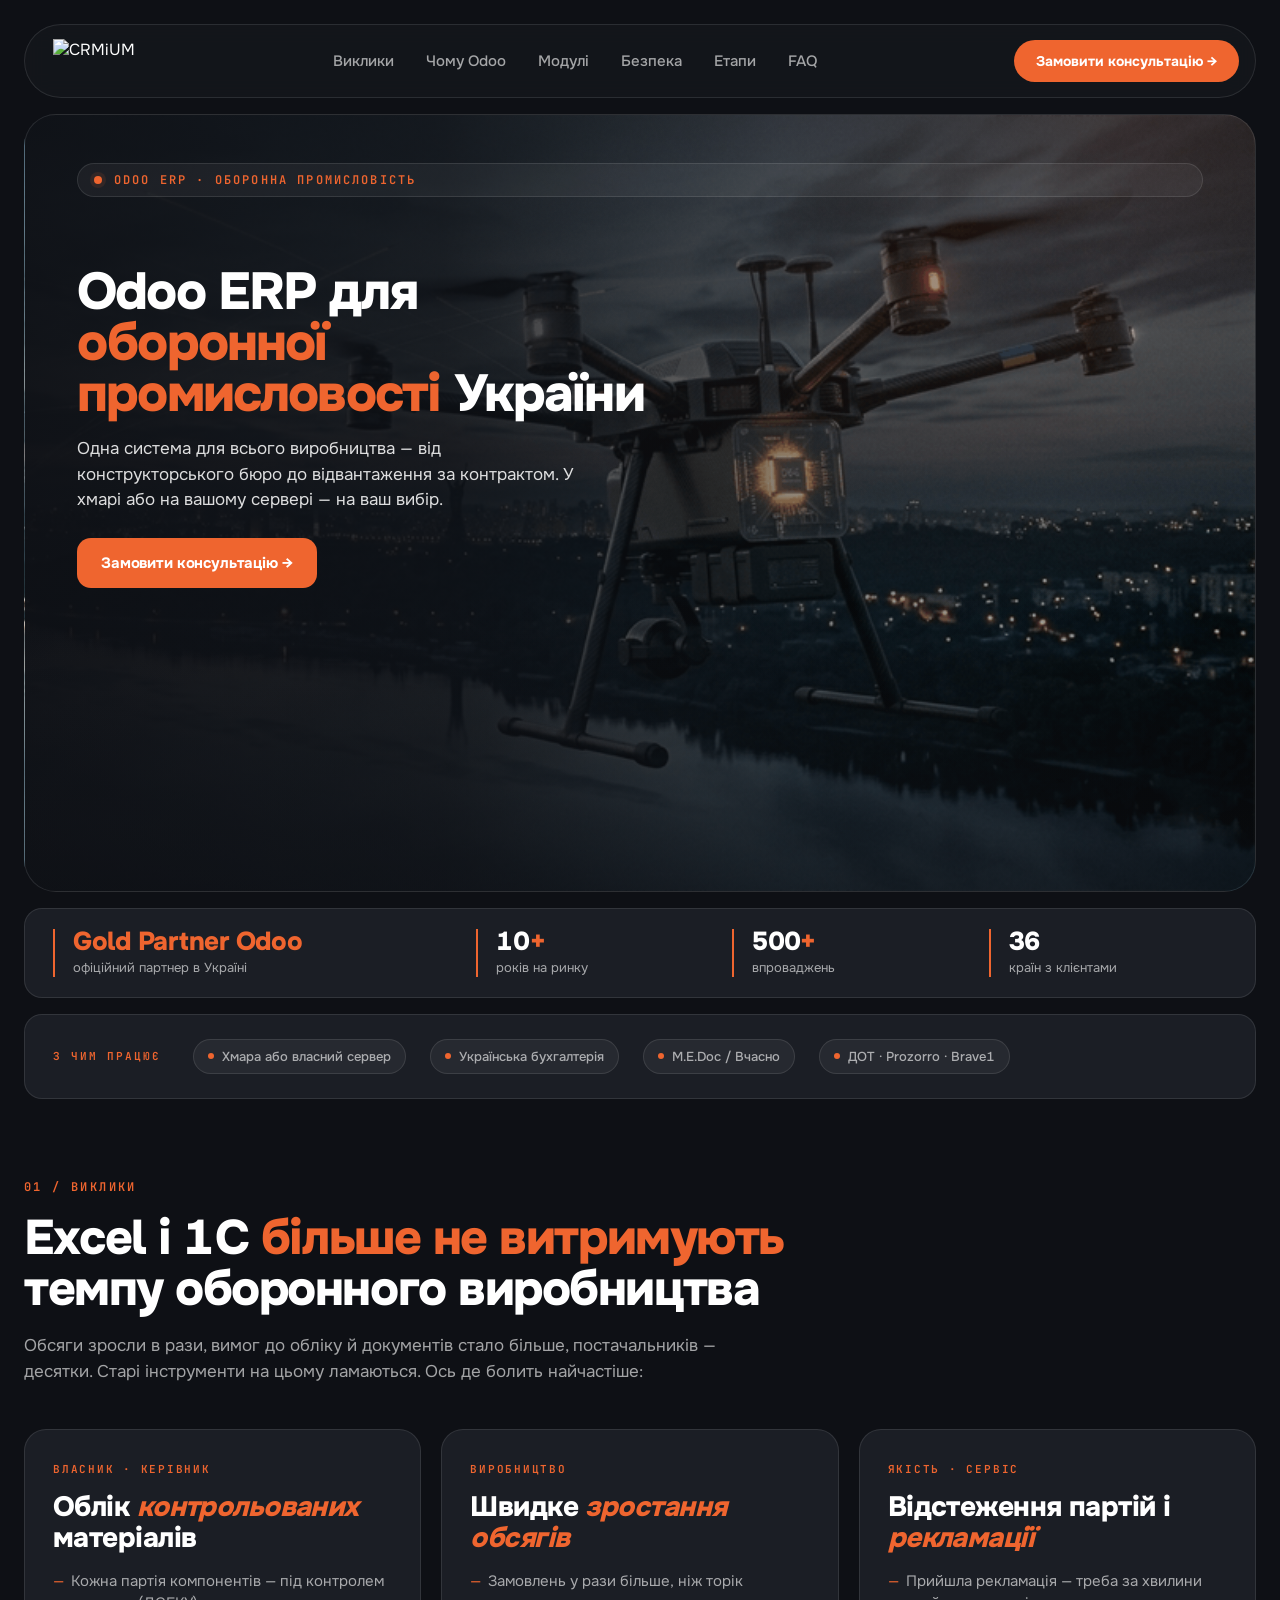
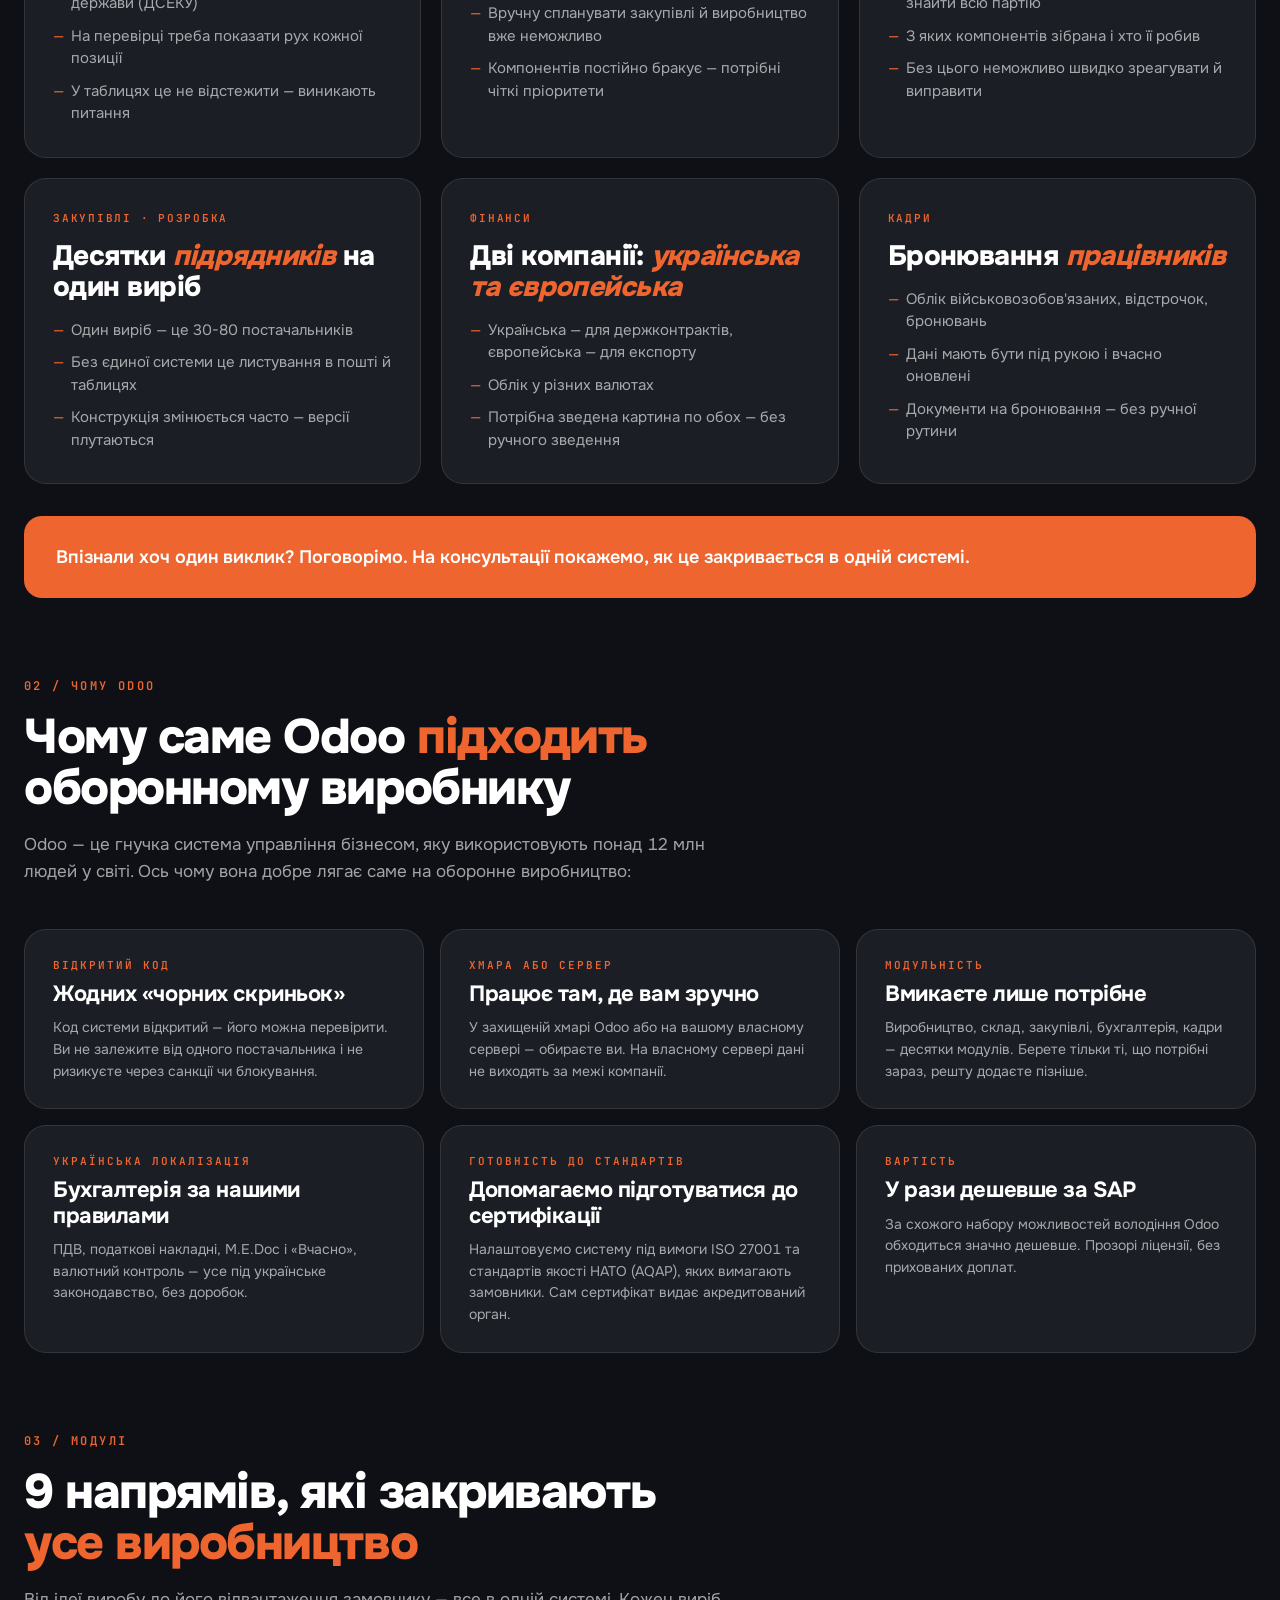
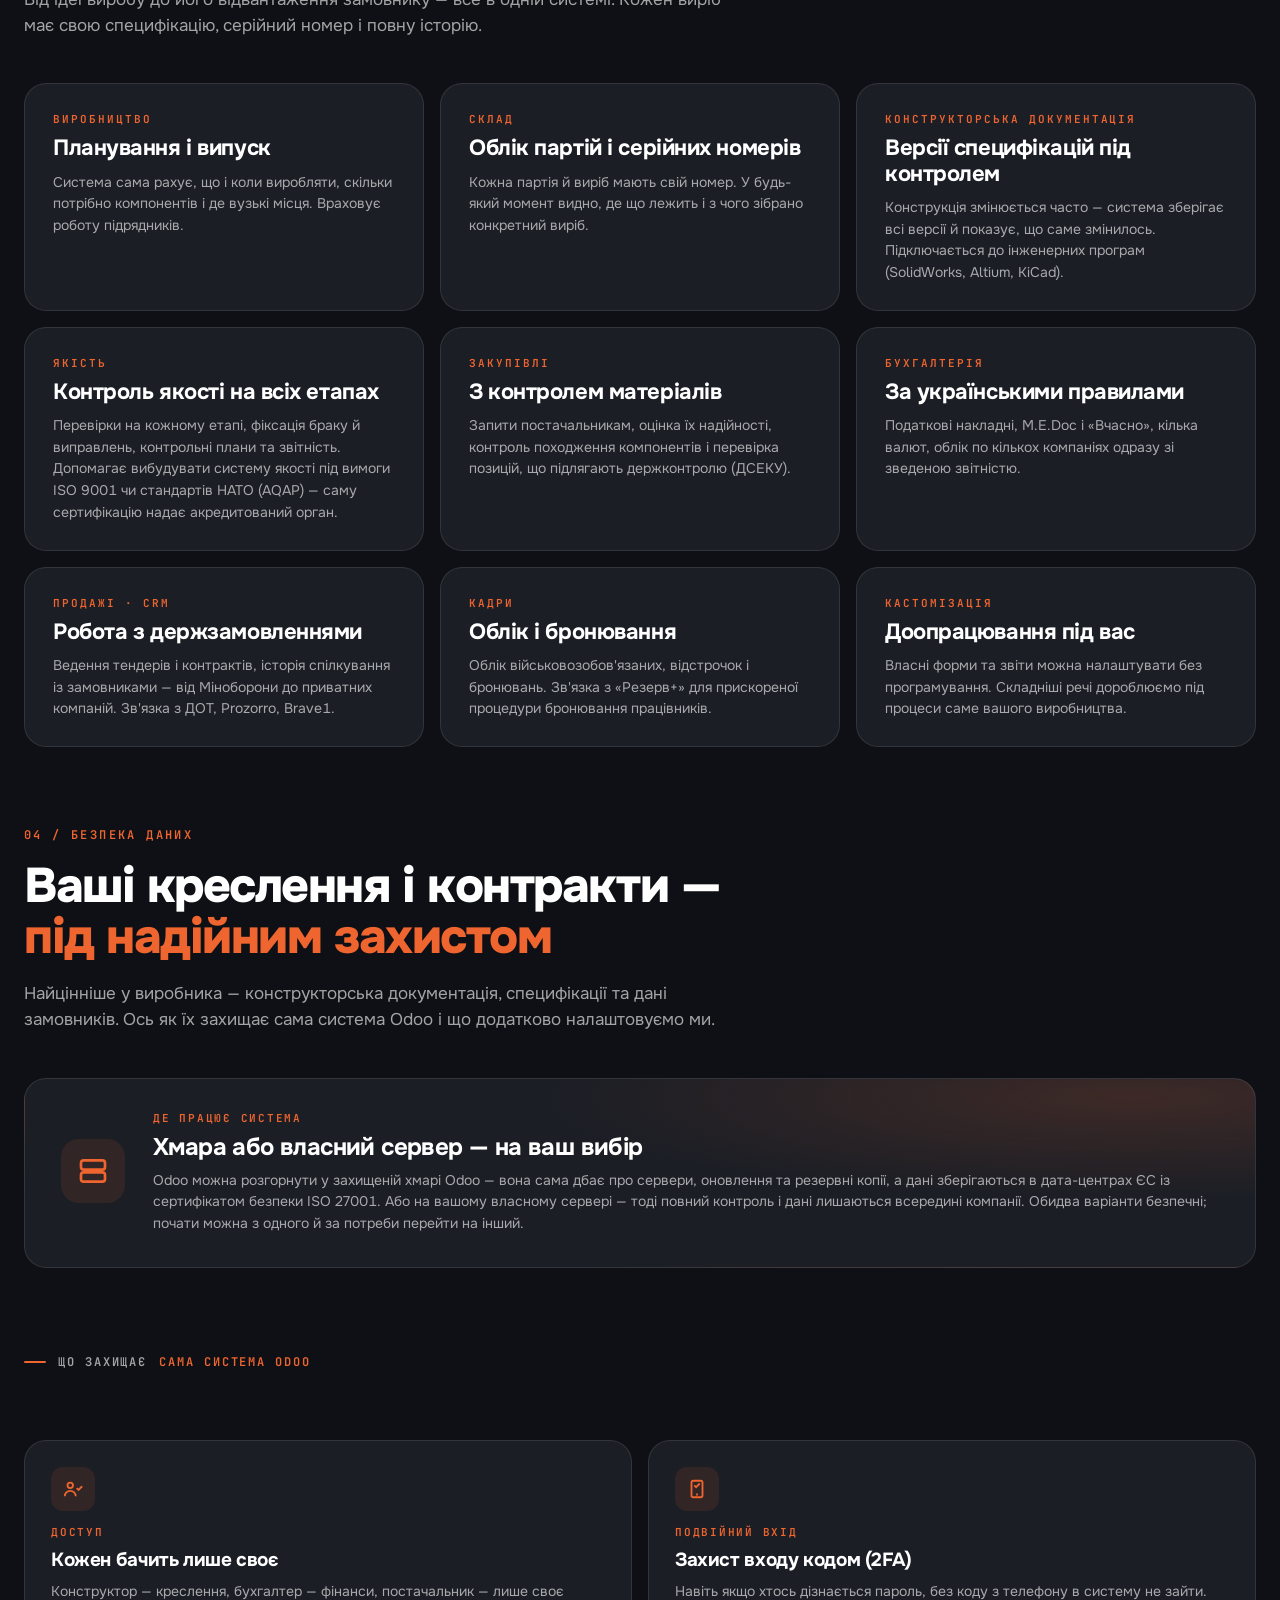
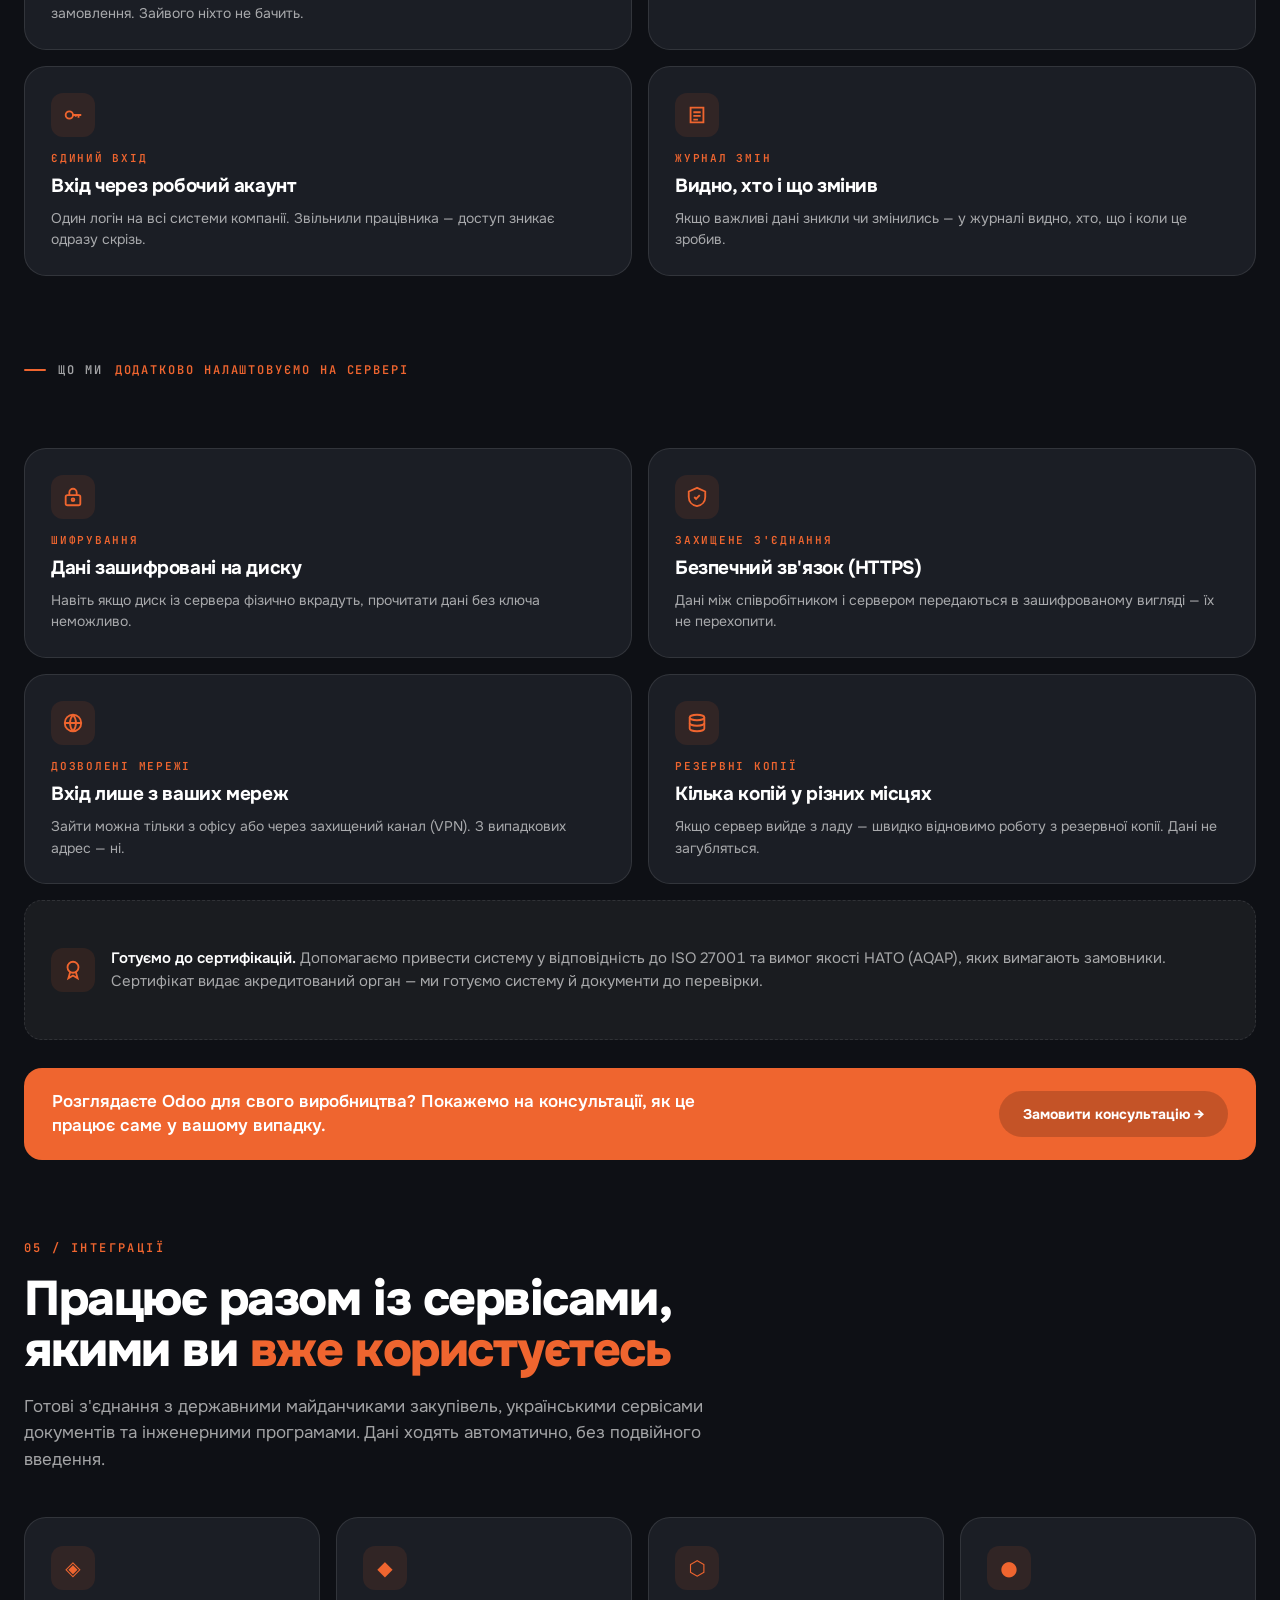
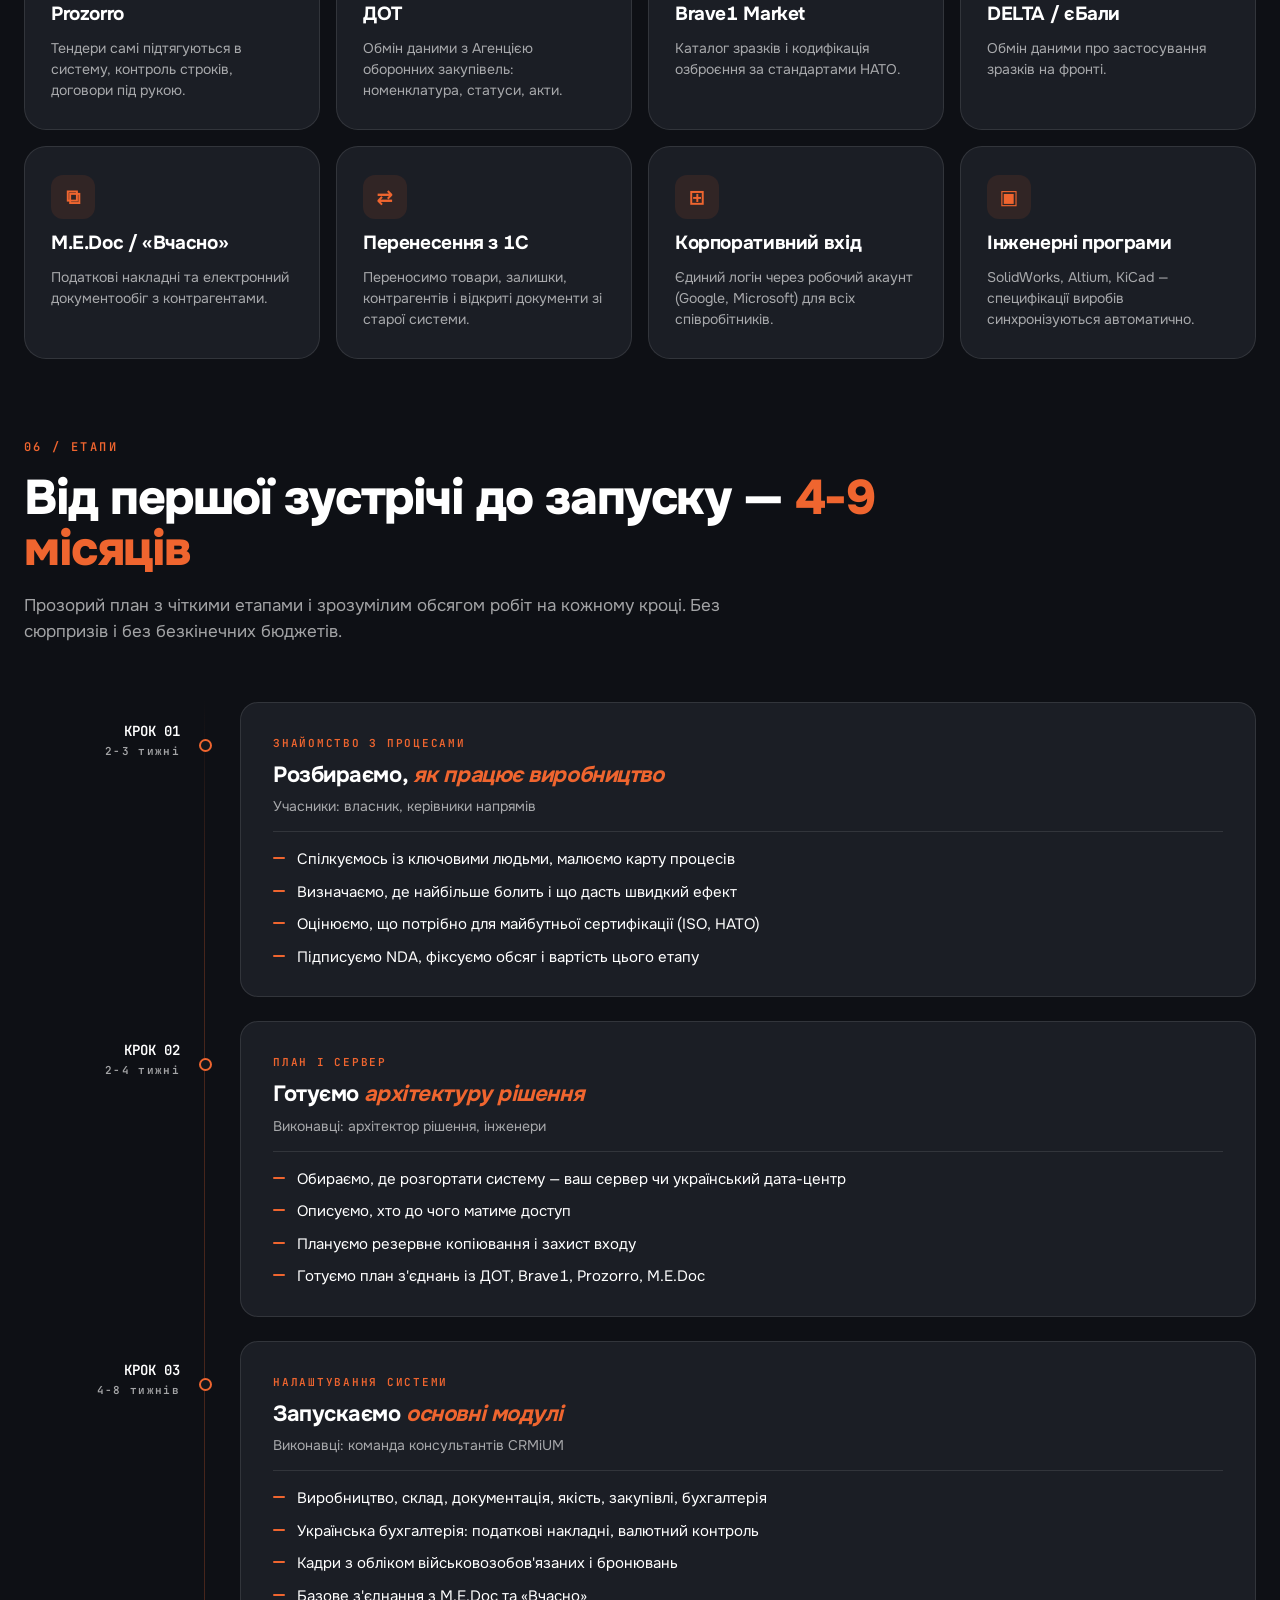
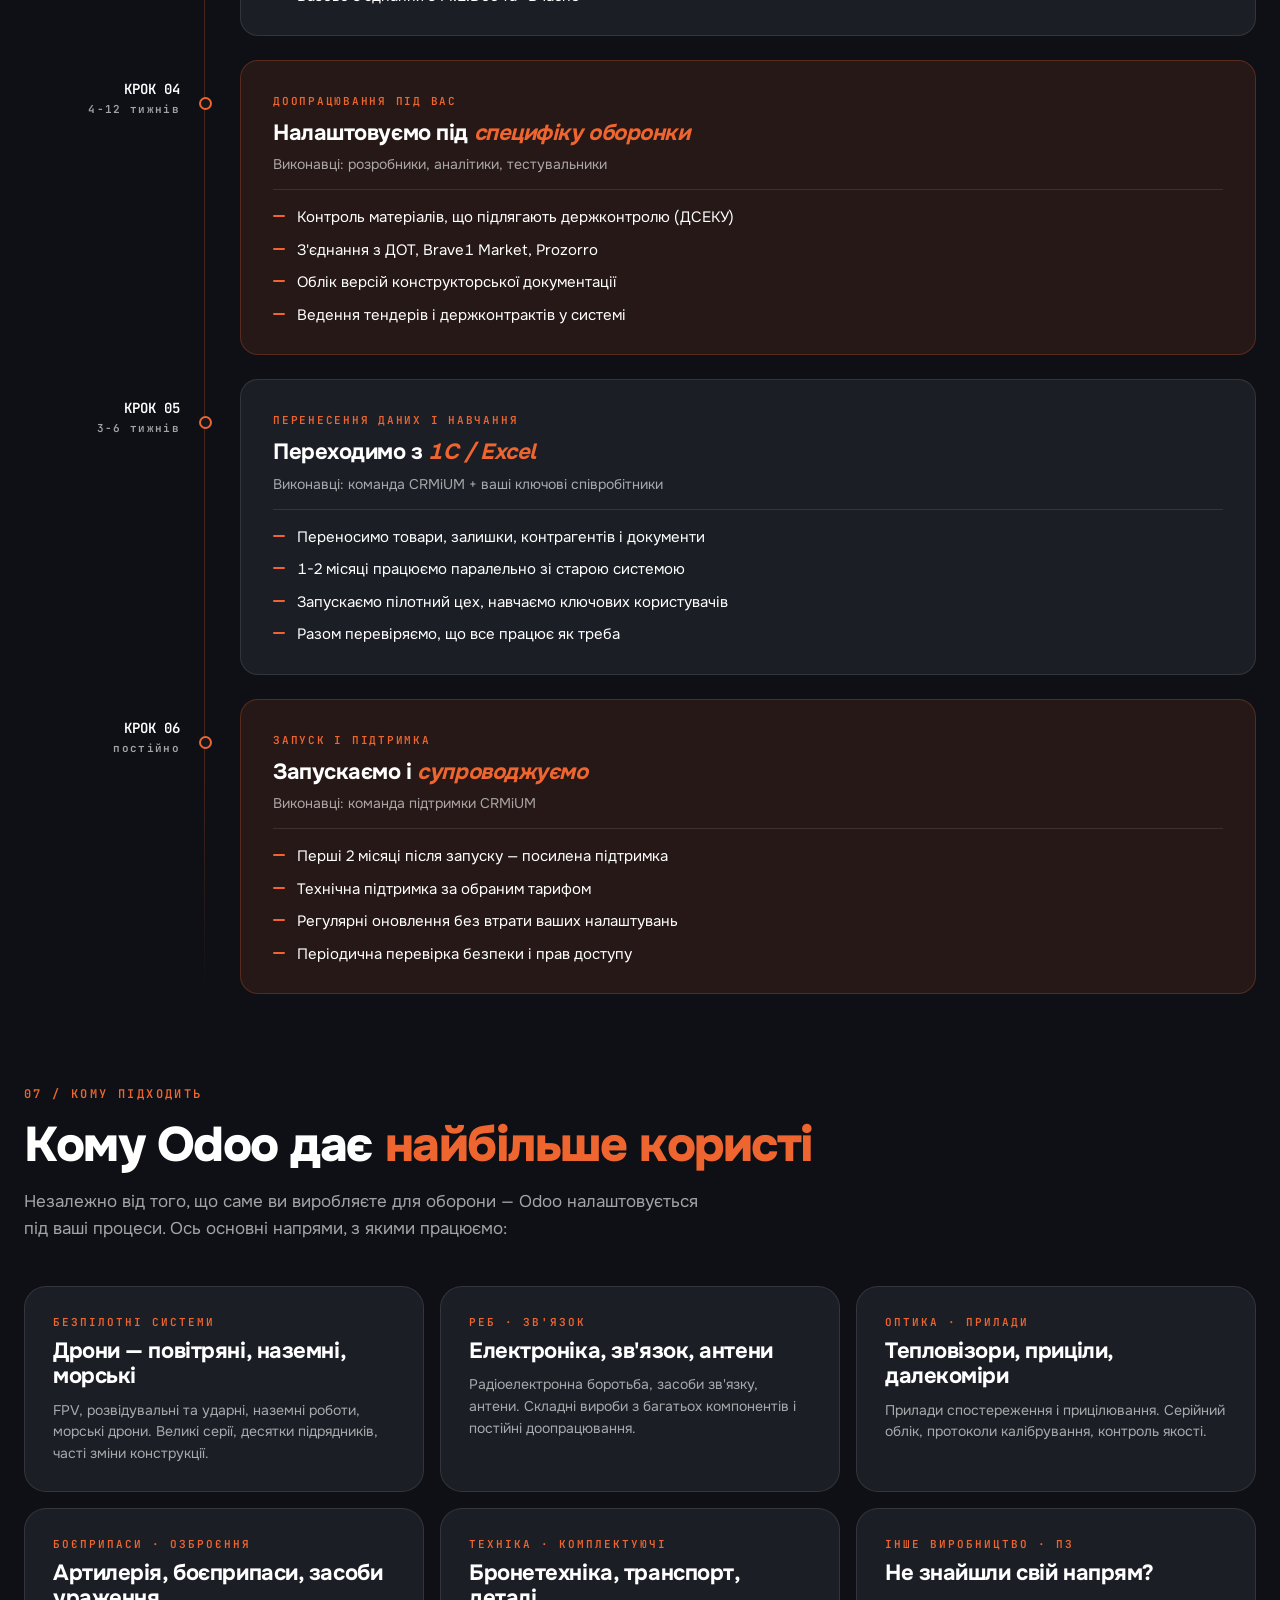
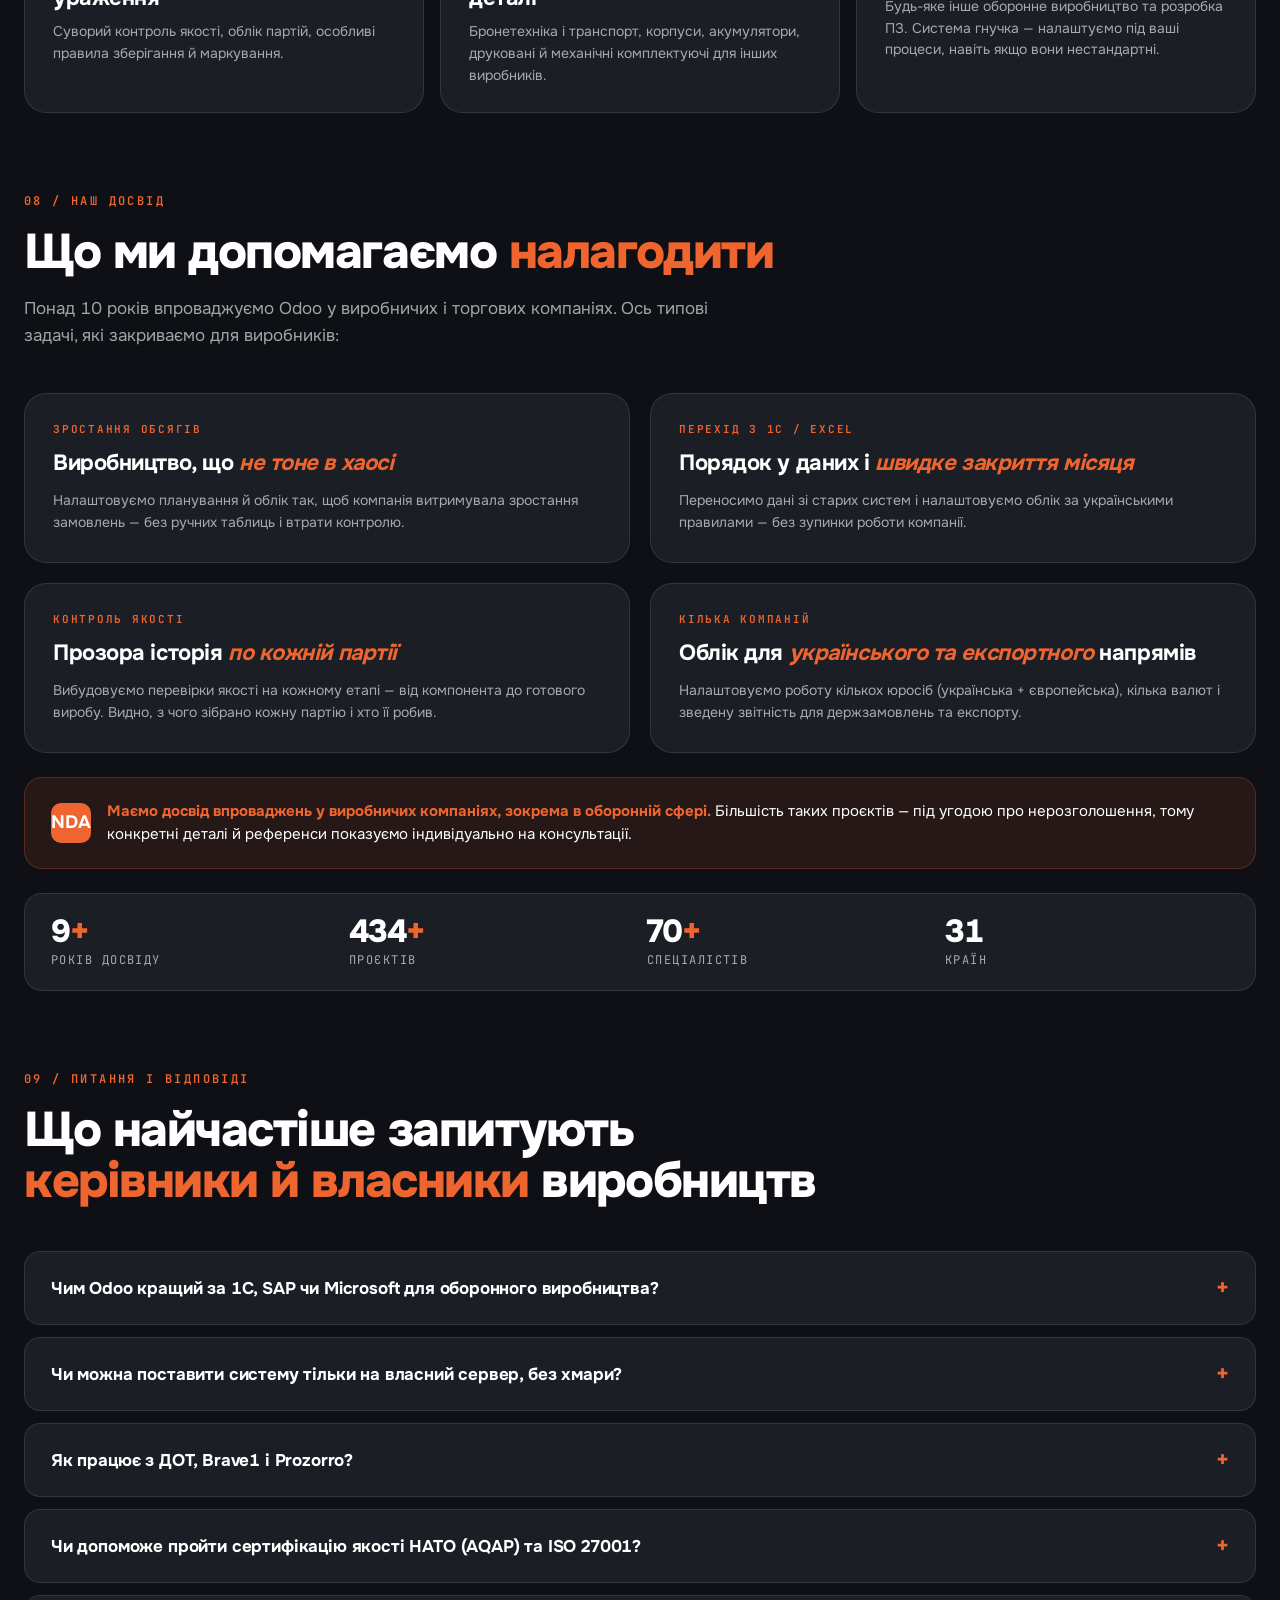
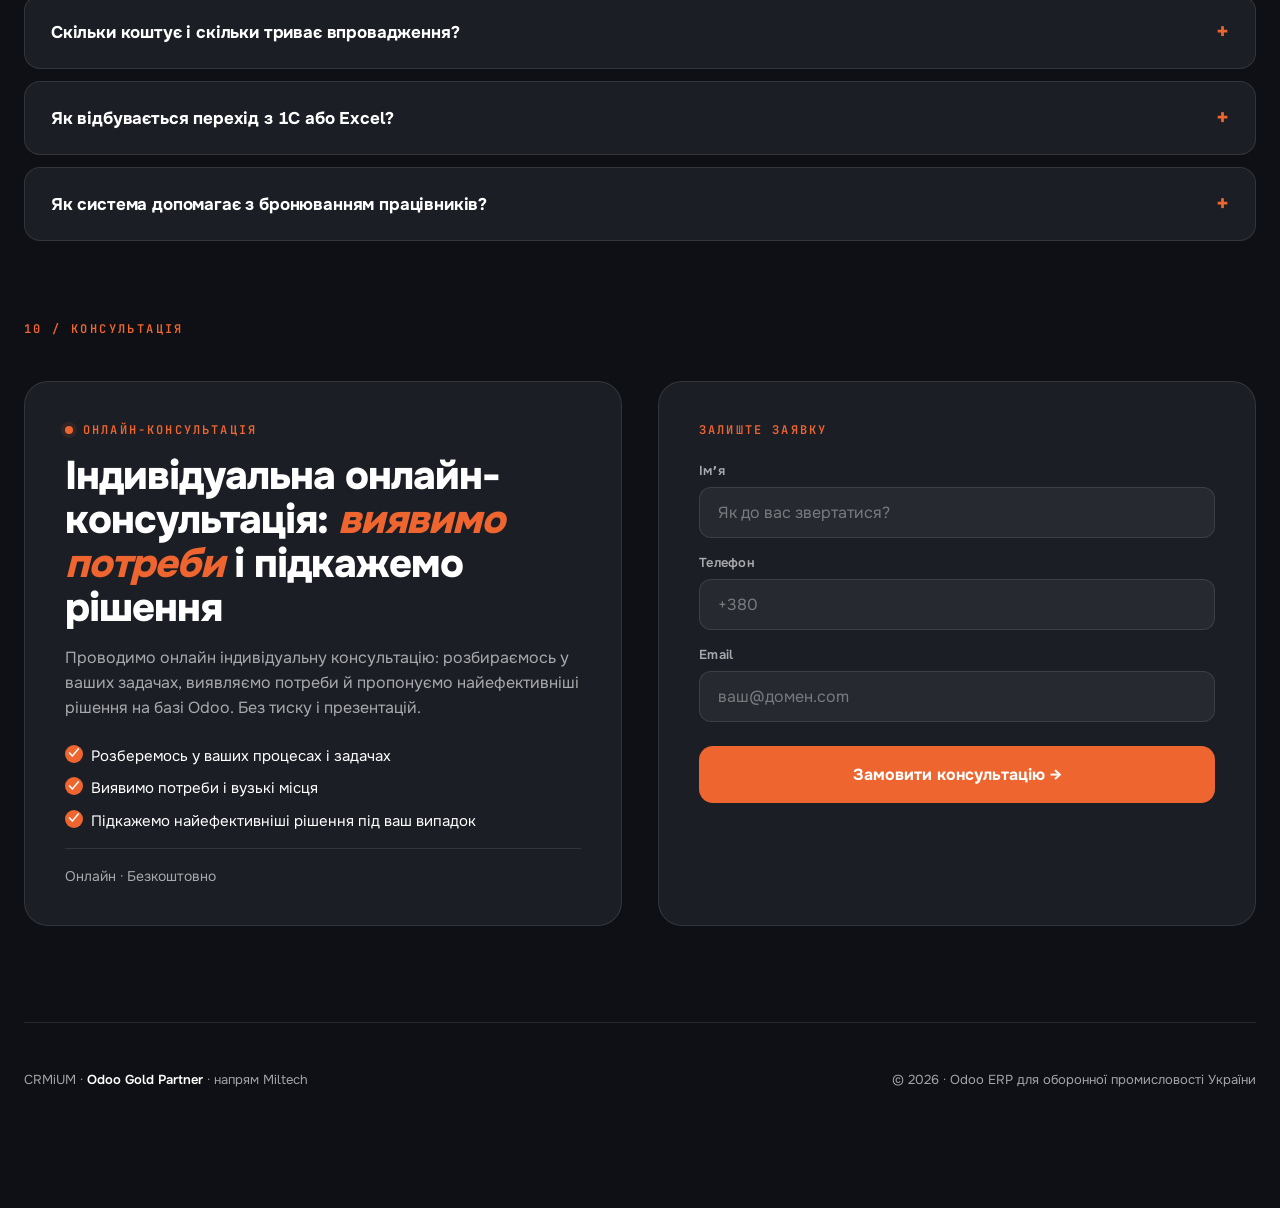
==== crmium-miltech-v3/index.html @ 0c379eac "v3 hero: lower heading ~30px on small screens (eyebrow gap 40->70)" ====
<!doctype html>
<html lang="uk">
<head>
<meta charset="utf-8">
<meta name="viewport" content="width=device-width,initial-scale=1">
<title>Odoo ERP для Miltech · CRMiUM</title>
<meta name="description" content="Odoo ERP для оборонної промисловості України. Одна система для всього виробництва: працює на вашому сервері, захищає дані, з'єднується з ДОТ, Brave1 і Prozorro.">

<link rel="preconnect" href="https://fonts.googleapis.com">
<link rel="preconnect" href="https://fonts.gstatic.com" crossorigin>
<link href="https://fonts.googleapis.com/css2?family=Onest:wght@300;400;500;600;700;800&family=JetBrains+Mono:wght@300;400;500;600;700&display=swap" rel="stylesheet">

<link rel="stylesheet" href="assets/base.css">
<link rel="stylesheet" href="assets/fonts.css">
<link rel="stylesheet" href="assets/palettes.css">
<link rel="stylesheet" href="assets/concepts/brand.css">

<style>
/* ===========================================================
   MILTECH OVERRIDES
   Кастомні правила під специфіку лендингу: модулі-3x3,
   безпека-bento, інтеграції-логотипи, кейси-placeholder, etc.
   =========================================================== */

/* ===========================================================
   HERO V2 — дрон-фото на всю ширину з текстом-оверлеєм зліва.
   Фото 1200x492 (~2.44:1). Картка-банер фіксованої висоти,
   scrim-градієнт зліва робить текст читабельним поверх неба.
   =========================================================== */
body[data-concept="brand"] .br-hero--photo {
  position: relative;
  display: flex;
  flex-direction: column;
  justify-content: center;
  /* Великі екрани/монітори — компактний банер (метрики Gold Partner видно нижче).
     Заповнення на весь екран — ЛИШЕ для малих екранів/ноутбуків
     (див. @media max-height: 920px нижче). */
  min-height: clamp(500px, 58vh, 660px);
  padding: 68px 56px;
  border: 1px solid var(--c-line);
  border-radius: 32px;
  overflow: hidden;
  isolation: isolate;
  background-image:
    linear-gradient(90deg, rgba(14,16,21,0.96) 0%, rgba(14,16,21,0.86) 34%, rgba(14,16,21,0.45) 62%, rgba(14,16,21,0.22) 100%),
    radial-gradient(120% 120% at 88% 0%, rgba(239,101,47,0.20) 0%, transparent 55%),
    url("images/dron.png");
  background-size: cover, cover, cover;
  background-position: center, center, right center;
  background-repeat: no-repeat;
}
/* Нижня віньєтка — щоб метрики-смужка візуально «зчіплювалась» з фото */
body[data-concept="brand"] .br-hero--photo::after {
  content: '';
  position: absolute;
  left: 0; right: 0; bottom: 0;
  height: 40%;
  pointer-events: none;
  z-index: -1;
  background: linear-gradient(180deg, transparent 0%, rgba(14,16,21,0.55) 100%);
}
/* Мобільна картинка-дрон — за замовчуванням прихована (desktop використовує background) */
body[data-concept="brand"] .br-hero-photo-mobile { display: none; }
body[data-concept="brand"] .br-hero--photo .br-eyebrow { margin-bottom: 22px; }
body[data-concept="brand"] .br-hero--photo .br-h1 {
  max-width: 600px;
  margin-bottom: 18px;
}
body[data-concept="brand"] .br-hero--photo .br-lead {
  max-width: 520px;
  margin-bottom: 30px;
  margin-top: 0;
  color: rgba(255,255,255,0.86);
}
body[data-concept="brand"] .br-hero-cta {
  display: flex;
  flex-direction: row;
  justify-content: flex-start;
  align-items: center;
  gap: 16px;
  flex-wrap: wrap;
}
body[data-concept="brand"] .br-cta-ghost {
  display: inline-flex;
  align-items: center;
  gap: 8px;
  padding: 16px 24px;
  background: rgba(21,23,28,0.55);
  color: var(--c-ink);
  font-weight: 600;
  font-size: 15px;
  border-radius: 14px;
  border: 1px solid var(--c-line);
  -webkit-backdrop-filter: blur(4px);
  backdrop-filter: blur(4px);
  transition: border-color .2s, background .2s;
}
body[data-concept="brand"] .br-cta-ghost:hover {
  border-color: var(--c-acc);
  background: var(--c-acc-soft);
}

/* Метрики — тонка смужка під hero (заміна великих trust-cards) */
body[data-concept="brand"] .br-hero-metrics {
  margin-top: 16px;
  padding: 20px 28px;
  background: var(--c-card);
  border: 1px solid var(--c-line);
  border-radius: 18px;
  display: grid;
  grid-template-columns: 1.7fr 1fr 1fr 1fr;
  gap: 18px;
  align-items: center;
}
body[data-concept="brand"] .br-hero-metric {
  display: flex;
  flex-direction: column;
  gap: 4px;
  padding-left: 18px;
  border-left: 2px solid var(--c-acc);
}
body[data-concept="brand"] .br-hero-metric b {
  font-family: var(--font-display);
  font-weight: 800;
  font-size: 28px;
  line-height: 1;
  letter-spacing: -0.03em;
  color: var(--c-ink);
}
body[data-concept="brand"] .br-hero-metric b span { color: var(--c-acc); }
body[data-concept="brand"] .br-hero-metric small {
  font-size: 13px;
  color: var(--c-ink-2);
  line-height: 1.35;
}
body[data-concept="brand"] .br-hero-metric--main b {
  font-size: 18px;
  color: var(--c-acc);
  letter-spacing: -0.01em;
}

/* Короткі екрани (MacBook 14" ~900px і нижче) — стискаємо hero */
@media (min-width: 1100px) and (max-height: 920px) {
  body[data-concept="brand"] .br-hero--photo {
    /* На MacBook 14"/13" дрон-блок заповнює увесь перший екран,
       контент — угорі (без великого порожнього простору над eyebrow) */
    min-height: calc(100vh - 122px);
    justify-content: flex-start;
    padding: 48px 52px;
  }
  body[data-concept="brand"] .br-hero--photo .br-h1 { font-size: clamp(36px, 4.2vw, 52px); margin-bottom: 16px; }
  body[data-concept="brand"] .br-hero--photo .br-lead { font-size: 17px; margin-bottom: 26px; }
  body[data-concept="brand"] .br-hero--photo .br-eyebrow { margin-bottom: 70px; }
  body[data-concept="brand"] .br-hero-metric b { font-size: 26px; }
}

/* Mobile — нижчий банер, сильніший вертикальний scrim, метрики у 2 колонки */
@media (max-width: 760px) {
  /* Mobile: картинка зверху окремим блоком, текст і кнопка — нижче */
  body[data-concept="brand"] .br-hero--photo {
    min-height: 0;
    padding: 16px 16px 28px;
    background: var(--c-bg);
    border-radius: 24px;
    display: flex;
    flex-direction: column;
    justify-content: flex-start;
  }
  body[data-concept="brand"] .br-hero--photo::after { display: none; }
  body[data-concept="brand"] .br-hero-photo-mobile {
    display: block;
    width: 100%;
    height: auto;
    border-radius: 16px;
    margin-bottom: 24px;
  }
  body[data-concept="brand"] .br-hero--photo .br-eyebrow { margin-bottom: 18px; }
  body[data-concept="brand"] .br-hero--photo .br-h1,
  body[data-concept="brand"] .br-hero--photo .br-lead { max-width: 100%; }
  body[data-concept="brand"] .br-hero-cta { width: 100%; }
  body[data-concept="brand"] .br-hero-cta .br-cta-primary { width: 100%; justify-content: center; }
  body[data-concept="brand"] .br-hero-metrics { grid-template-columns: 1fr 1fr; gap: 16px 18px; }
}

/* Trust-strip між hero і pains — компактна плитка бейджів */
body[data-concept="brand"] .br-trust-strip {
  margin-top: 16px;
  padding: 24px 28px;
  background: var(--c-card);
  border: 1px solid var(--c-line);
  border-radius: 18px;
  display: flex;
  flex-wrap: wrap;
  gap: 14px 24px;
  align-items: center;
}
body[data-concept="brand"] .br-trust-strip-label {
  font-family: var(--font-mono);
  font-size: 11px;
  letter-spacing: 0.18em;
  text-transform: uppercase;
  color: var(--c-acc);
  font-weight: 600;
  margin-right: 8px;
}
body[data-concept="brand"] .br-badge {
  display: inline-flex;
  align-items: center;
  gap: 8px;
  padding: 8px 14px;
  background: var(--c-tint-soft);
  border: 1px solid var(--c-line);
  border-radius: 999px;
  font-size: 13px;
  font-weight: 500;
  color: var(--c-ink-2);
  transition: border-color .2s, color .2s;
}
body[data-concept="brand"] .br-badge::before {
  content: '';
  width: 6px;
  height: 6px;
  border-radius: 50%;
  background: var(--c-acc);
}
body[data-concept="brand"] .br-badge:hover {
  border-color: var(--c-acc-mid);
  color: var(--c-ink);
}

/* PAINS — дозволяємо 6 карток (3×2) */
body[data-concept="brand"] #br-pains .br-pains-grid {
  grid-template-columns: repeat(3, 1fr);
}
@media (max-width: 1100px) {
  body[data-concept="brand"] #br-pains .br-pains-grid {
    grid-template-columns: 1fr 1fr;
  }
  body[data-concept="brand"] #br-pains .br-pain:nth-child(3) {
    grid-column: auto;
  }
}
@media (max-width: 760px) {
  body[data-concept="brand"] #br-pains .br-pains-grid {
    grid-template-columns: 1fr;
  }
}

/* WHY ODOO — 3-col grid однакових карток */
body[data-concept="brand"] .br-grid-3 {
  display: grid;
  grid-template-columns: repeat(3, 1fr);
  gap: 16px;
}
@media (max-width: 1100px) {
  body[data-concept="brand"] .br-grid-3 { grid-template-columns: 1fr 1fr; }
}
@media (max-width: 760px) {
  body[data-concept="brand"] .br-grid-3 { grid-template-columns: 1fr; }
}

/* MODULES — 3×3 grid */
body[data-concept="brand"] .br-grid-modules {
  display: grid;
  grid-template-columns: repeat(3, 1fr);
  gap: 16px;
}
@media (max-width: 1100px) {
  body[data-concept="brand"] .br-grid-modules { grid-template-columns: 1fr 1fr; }
}
@media (max-width: 760px) {
  body[data-concept="brand"] .br-grid-modules { grid-template-columns: 1fr; }
}

/* SECURITY — велика "герой-картка" + 8 малих, грід 2+3+3 */
body[data-concept="brand"] #br-security {
  position: relative;
}
body[data-concept="brand"] .br-sec-grid {
  display: grid;
  grid-template-columns: repeat(2, 1fr);
  grid-auto-rows: minmax(140px, auto);
  gap: 16px;
}
body[data-concept="brand"] .br-sec-card {
  background: var(--c-card);
  border: 1px solid var(--c-line);
  border-radius: 22px;
  padding: 26px 26px 24px;
  display: flex;
  flex-direction: column;
  gap: 10px;
  transition: border-color .3s cubic-bezier(.22,1,.36,1),
              transform .3s cubic-bezier(.22,1,.36,1),
              box-shadow .3s cubic-bezier(.22,1,.36,1);
}
body[data-concept="brand"] .br-sec-card:hover {
  border-color: var(--c-acc-mid);
  transform: translateY(-4px);
  box-shadow: 0 12px 28px rgba(239,101,47,0.14);
}
body[data-concept="brand"] .br-sec-card--hero {
  grid-column: 1 / -1;
  background:
    radial-gradient(80% 90% at 90% 10%, rgba(239,101,47,0.16) 0%, transparent 60%),
    var(--c-card);
  padding: 32px 36px;
  flex-direction: row;
  align-items: center;
  gap: 28px;
}
body[data-concept="brand"] .br-sec-card--hero .br-sec-icon {
  flex: 0 0 auto;
  width: 64px;
  height: 64px;
  border-radius: 18px;
  background: var(--c-acc-soft);
  color: var(--c-acc);
  display: grid;
  place-items: center;
  font-size: 32px;
}
body[data-concept="brand"] .br-sec-card--hero .br-sec-body {
  flex: 1 1 auto;
  display: flex;
  flex-direction: column;
  gap: 8px;
}
body[data-concept="brand"] .br-sec-tag {
  font-family: var(--font-mono);
  font-size: 11px;
  letter-spacing: 0.16em;
  text-transform: uppercase;
  color: var(--c-acc);
  font-weight: 600;
}
body[data-concept="brand"] .br-sec-h {
  font-family: var(--font-display);
  font-weight: 700;
  font-size: 19px;
  line-height: 1.2;
  letter-spacing: -0.02em;
  color: var(--c-ink);
}
body[data-concept="brand"] .br-sec-card--hero .br-sec-h {
  font-size: 24px;
  letter-spacing: -0.025em;
}
body[data-concept="brand"] .br-sec-p {
  font-size: 14px;
  line-height: 1.55;
  color: var(--c-ink-2);
}
body[data-concept="brand"] .br-sec-icon {
  width: 44px;
  height: 44px;
  border-radius: 12px;
  background: var(--c-acc-soft);
  color: var(--c-acc);
  display: grid;
  place-items: center;
  font-size: 22px;
  margin-bottom: 4px;
}
body[data-concept="brand"] .br-sec-cta {
  margin-top: 28px;
  padding: 22px 28px;
  background: var(--c-acc);
  color: var(--c-acc-ink);
  border-radius: 18px;
  display: flex;
  flex-wrap: wrap;
  gap: 18px;
  align-items: center;
  justify-content: space-between;
}
body[data-concept="brand"] .br-sec-cta-text {
  font-weight: 600;
  font-size: 17px;
  line-height: 1.4;
  max-width: 680px;
}
body[data-concept="brand"] .br-sec-cta a {
  display: inline-flex;
  align-items: center;
  gap: 8px;
  padding: 14px 24px;
  background: rgba(0,0,0,0.18);
  color: var(--c-acc-ink);
  font-weight: 700;
  font-size: 14px;
  border-radius: 999px;
  transition: background .2s;
  white-space: nowrap;
}
body[data-concept="brand"] .br-sec-cta a:hover {
  background: rgba(0,0,0,0.32);
}

/* Підзаголовок групи всередині секції безпеки (повна ширина) */
body[data-concept="brand"] .br-sec-group {
  grid-column: 1 / -1;
  display: flex;
  align-items: center;
  gap: 12px;
  margin: 18px 0 2px;
  font-family: var(--font-mono);
  font-size: 12px;
  letter-spacing: 0.16em;
  text-transform: uppercase;
  color: var(--c-ink-2);
  font-weight: 600;
}
body[data-concept="brand"] .br-sec-group::before {
  content: '';
  width: 22px;
  height: 2px;
  background: var(--c-acc);
  border-radius: 1px;
}
body[data-concept="brand"] .br-sec-group b { color: var(--c-acc); font-weight: 600; }

/* Soft-картка сертифікацій — повна ширина, неагресивний фон */
body[data-concept="brand"] .br-sec-soft {
  grid-column: 1 / -1;
  background: var(--c-tint-soft);
  border: 1px dashed var(--c-line);
  border-radius: 18px;
  padding: 22px 26px;
  display: flex;
  align-items: center;
  gap: 16px;
  font-size: 15px;
  line-height: 1.55;
  color: var(--c-ink-2);
}
body[data-concept="brand"] .br-sec-soft .br-sec-icon { margin-bottom: 0; flex: 0 0 auto; }
body[data-concept="brand"] .br-sec-soft b { color: var(--c-ink); font-weight: 600; }

@media (max-width: 1100px) {
  body[data-concept="brand"] .br-sec-grid { grid-template-columns: 1fr 1fr; }
  body[data-concept="brand"] .br-sec-card--hero { grid-column: span 2; }
}
@media (max-width: 760px) {
  body[data-concept="brand"] .br-sec-grid { grid-template-columns: 1fr; }
  body[data-concept="brand"] .br-sec-card--hero {
    grid-column: auto;
    flex-direction: column;
    align-items: flex-start;
    padding: 26px 24px;
  }
  body[data-concept="brand"] .br-sec-card--hero .br-sec-h { font-size: 20px; }
}

/* ROADMAP — спрощений timeline без break-row */
body[data-concept="brand"] #br-roadmap .br-schedule-list {
  grid-template-columns: 180px 1fr;
}
body[data-concept="brand"] #br-roadmap .br-schedule-list::before {
  left: 180px;
}
@media (max-width: 760px) {
  body[data-concept="brand"] #br-roadmap .br-schedule-list {
    grid-template-columns: 1fr;
  }
  body[data-concept="brand"] #br-roadmap .br-schedule-list::before {
    display: none;
  }
  body[data-concept="brand"] #br-roadmap .br-tl-time {
    text-align: left;
    padding: 16px 0 8px;
    border-top: 1px solid var(--c-acc-mid);
    display: flex;
    align-items: baseline;
    gap: 12px;
  }
  body[data-concept="brand"] #br-roadmap .br-tl-time span {
    display: inline;
    margin-top: 0;
  }
  body[data-concept="brand"] #br-roadmap .br-tl-card {
    margin: 0 0 18px 0;
  }
}

/* WHO IS IT FOR — 3-col grid */
body[data-concept="brand"] .br-who-grid {
  display: grid;
  grid-template-columns: repeat(3, 1fr);
  gap: 16px;
}
@media (max-width: 1100px) {
  body[data-concept="brand"] .br-who-grid { grid-template-columns: 1fr 1fr; }
}
@media (max-width: 760px) {
  body[data-concept="brand"] .br-who-grid { grid-template-columns: 1fr; }
}

/* CASES — 2x2 cards + NDA strip */
body[data-concept="brand"] .br-cases-grid {
  display: grid;
  grid-template-columns: 1fr 1fr;
  gap: 20px;
}
body[data-concept="brand"] .br-case-card {
  background: var(--c-card);
  border: 1px solid var(--c-line);
  border-radius: 22px;
  padding: 28px;
  display: flex;
  flex-direction: column;
  gap: 14px;
  position: relative;
  transition: border-color .3s cubic-bezier(.22,1,.36,1),
              transform .3s cubic-bezier(.22,1,.36,1),
              box-shadow .3s cubic-bezier(.22,1,.36,1);
}
body[data-concept="brand"] .br-case-card:hover {
  border-color: var(--c-acc-mid);
  transform: translateY(-4px);
  box-shadow: 0 12px 28px rgba(239,101,47,0.14);
}
body[data-concept="brand"] .br-case-tag {
  font-family: var(--font-mono);
  font-size: 11px;
  letter-spacing: 0.16em;
  text-transform: uppercase;
  color: var(--c-acc);
  font-weight: 600;
}
body[data-concept="brand"] .br-case-h {
  font-family: var(--font-display);
  font-weight: 700;
  font-size: 22px;
  line-height: 1.2;
  letter-spacing: -0.02em;
  color: var(--c-ink);
}
body[data-concept="brand"] .br-case-h em { font-style: italic; color: var(--c-acc); }
body[data-concept="brand"] .br-case-p {
  font-size: 14px;
  line-height: 1.55;
  color: var(--c-ink-2);
}
body[data-concept="brand"] .br-case-meta {
  margin-top: auto;
  padding-top: 14px;
  border-top: 1px solid var(--c-line);
  font-size: 12px;
  font-family: var(--font-mono);
  letter-spacing: 0.12em;
  text-transform: uppercase;
  color: var(--c-ink-3);
}

body[data-concept="brand"] .br-nda-strip {
  margin-top: 24px;
  padding: 22px 26px;
  background: var(--c-acc-soft);
  border: 1px solid var(--c-acc-mid);
  border-radius: 18px;
  display: flex;
  align-items: center;
  gap: 16px;
  font-size: 15px;
  line-height: 1.55;
  color: var(--c-ink);
}
body[data-concept="brand"] .br-nda-icon {
  flex: 0 0 auto;
  width: 40px;
  height: 40px;
  border-radius: 10px;
  background: var(--c-acc);
  color: var(--c-acc-ink);
  display: grid;
  place-items: center;
  font-size: 18px;
  font-weight: 700;
}
body[data-concept="brand"] .br-nda-strip b { color: var(--c-acc); font-weight: 700; }

body[data-concept="brand"] .br-case-counters {
  margin-top: 24px;
  display: grid;
  grid-template-columns: repeat(4, 1fr);
  gap: 14px;
  padding: 22px 26px;
  background: var(--c-card);
  border: 1px solid var(--c-line);
  border-radius: 18px;
}
body[data-concept="brand"] .br-case-counter {
  display: flex;
  flex-direction: column;
  gap: 4px;
}
body[data-concept="brand"] .br-case-counter b {
  font-family: var(--font-display);
  font-weight: 800;
  font-size: 32px;
  line-height: 1;
  letter-spacing: -0.03em;
  color: var(--c-ink);
}
body[data-concept="brand"] .br-case-counter b span { color: var(--c-acc); }
body[data-concept="brand"] .br-case-counter small {
  font-size: 12px;
  color: var(--c-ink-2);
  font-family: var(--font-mono);
  letter-spacing: 0.12em;
  text-transform: uppercase;
}
@media (max-width: 1100px) {
  body[data-concept="brand"] .br-cases-grid { grid-template-columns: 1fr 1fr; }
  body[data-concept="brand"] .br-case-counters { grid-template-columns: 1fr 1fr; }
}
@media (max-width: 760px) {
  body[data-concept="brand"] .br-cases-grid { grid-template-columns: 1fr; }
  body[data-concept="brand"] .br-case-counters { grid-template-columns: 1fr 1fr; gap: 18px; }
  body[data-concept="brand"] .br-case-counter b { font-size: 28px; }
}

/* FINAL FORM — selector + checkbox + bullet list */
body[data-concept="brand"] .br-form-row select {
  background: var(--c-tint-soft);
  border: 1px solid var(--c-line);
  border-radius: 12px;
  padding: 14px 18px;
  font-size: 16px;
  font-family: var(--font-body);
  color: var(--c-ink);
  width: 100%;
  appearance: none;
  -webkit-appearance: none;
  background-image: url("data:image/svg+xml;utf8,<svg xmlns='http://www.w3.org/2000/svg' width='14' height='8' viewBox='0 0 14 8' fill='none' stroke='%23EF652F' stroke-width='2'><path d='M1 1l6 6 6-6'/></svg>");
  background-repeat: no-repeat;
  background-position: right 18px center;
  padding-right: 44px;
  transition: border-color .2s, background-color .2s;
}
body[data-concept="brand"] .br-form-row select:focus {
  outline: none;
  border-color: var(--c-acc);
  background-color: var(--c-tint-bold);
}
body[data-concept="brand"] .br-form-check {
  display: flex;
  align-items: flex-start;
  gap: 10px;
  font-size: 13px;
  line-height: 1.55;
  color: var(--c-ink-2);
}
body[data-concept="brand"] .br-form-check input[type="checkbox"] {
  width: 18px;
  height: 18px;
  margin-top: 2px;
  accent-color: var(--c-acc);
  flex: 0 0 auto;
}

body[data-concept="brand"] .br-final-bullets {
  list-style: none;
  display: flex;
  flex-direction: column;
  gap: 10px;
  margin-top: 8px;
}
body[data-concept="brand"] .br-final-bullets li {
  padding-left: 26px;
  position: relative;
  font-size: 15px;
  line-height: 1.5;
  color: var(--c-ink);
}
body[data-concept="brand"] .br-final-bullets li::before {
  content: '✓';
  position: absolute;
  left: 0;
  top: 0;
  width: 18px;
  height: 18px;
  border-radius: 50%;
  background: var(--c-acc);
  color: var(--c-acc-ink);
  font-size: 11px;
  font-weight: 700;
  display: grid;
  place-items: center;
}

/* Force-no-tilt: спікер-картки не маркуємо data-tilt, але про всяк випадок
   приберемо preserve-3d, бо в нас немає людських фото */
body[data-concept="brand"] .br-speaker { transform-style: flat; }
</style>
</head>
<body data-concept="brand" data-palette="A">

<main class="brand-page">

  <!-- TOPBAR -->
  <header class="br-topbar">
    <a class="br-logo" href="#" aria-label="CRMiUM">
      <img class="br-logo-img br-logo-img--dark"
           src="https://crmium.com/wp-content/uploads/2026/05/logo-white-for-dark-background.png"
           alt="CRMiUM" loading="eager">
      <img class="br-logo-img br-logo-img--light"
           src="https://crmium.com/wp-content/uploads/2026/05/logo-black-for-light-background.png"
           alt="CRMiUM" loading="eager">
    </a>
    <nav class="br-nav" aria-label="Навігація">
      <a href="#br-pains">Виклики</a>
      <a href="#br-why">Чому Odoo</a>
      <a href="#br-modules">Модулі</a>
      <a href="#br-security">Безпека</a>
      <a href="#br-roadmap">Етапи</a>
      <a href="#br-faq">FAQ</a>
    </nav>
    <a class="br-topbar-cta" href="#br-register">Замовити консультацію →</a>
    <button class="br-burger" type="button" aria-label="Меню" aria-expanded="false">
      <span></span><span></span><span></span>
    </button>
  </header>

  <!-- Mobile sliding nav -->
  <div class="br-mnav" aria-hidden="true">
    <a href="#br-pains">Виклики</a>
    <a href="#br-why">Чому Odoo</a>
    <a href="#br-modules">Модулі</a>
    <a href="#br-security">Безпека</a>
    <a href="#br-roadmap">Етапи</a>
    <a href="#br-faq">FAQ</a>
    <a class="br-mnav-cta" href="#br-register">Замовити консультацію →</a>
  </div>

  <!-- HERO — дрон-фото з текстом-оверлеєм зліва (desktop) / картинка зверху (mobile) -->
  <section class="br-hero br-hero--photo">
    <img class="br-hero-photo-mobile" src="images/dron.png" alt="Дрон над містом у сутінках" loading="eager">
    <div class="br-eyebrow">
      <span class="br-eyebrow-dot" aria-hidden="true"></span>
      ODOO ERP · ОБОРОННА ПРОМИСЛОВІСТЬ
    </div>
    <h1 class="br-h1">Odoo ERP для <em>оборонної промисловості</em> України</h1>
    <p class="br-lead">
      Одна система для всього виробництва — від конструкторського бюро
      до відвантаження за контрактом. У хмарі або на вашому сервері — на ваш вибір.
    </p>
    <div class="br-hero-cta">
      <a class="br-cta-primary" href="#br-register">Замовити консультацію →</a>
    </div>
  </section>

  <!-- Метрики — тонка смужка під hero -->
  <div class="br-hero-metrics">
    <div class="br-hero-metric br-hero-metric--main">
      <b>Gold Partner Odoo</b>
      <small>офіційний партнер в Україні</small>
    </div>
    <div class="br-hero-metric">
      <b data-counter>10<span>+</span></b>
      <small>років на ринку</small>
    </div>
    <div class="br-hero-metric">
      <b data-counter>500<span>+</span></b>
      <small>впроваджень</small>
    </div>
    <div class="br-hero-metric">
      <b data-counter>36</b>
      <small>країн з клієнтами</small>
    </div>
  </div>

  <!-- TRUST STRIP — з чим працює система -->
  <div class="br-trust-strip">
    <span class="br-trust-strip-label">З ЧИМ ПРАЦЮЄ</span>
    <span class="br-badge">Хмара або власний сервер</span>
    <span class="br-badge">Українська бухгалтерія</span>
    <span class="br-badge">M.E.Doc / Вчасно</span>
    <span class="br-badge">ДОТ · Prozorro · Brave1</span>
  </div>

  <!-- 01 / БОЛІ ОПК -->
  <section class="br-section" id="br-pains">
    <div class="br-section-head">
      <div class="br-num">01 / ВИКЛИКИ</div>
      <h2 class="br-h2">Excel і 1С <em>більше не витримують</em><br>темпу оборонного виробництва</h2>
      <p class="br-section-sub">
        Обсяги зросли в рази, вимог до обліку й документів стало більше, постачальників — десятки.
        Старі інструменти на цьому ламаються. Ось де болить найчастіше:
      </p>
    </div>

    <div class="br-pains-grid">
      <article class="br-pain">
        <div class="br-pain-tag">ВЛАСНИК · КЕРІВНИК</div>
        <h3 class="br-pain-h">Облік <em>контрольованих</em> матеріалів</h3>
        <ul class="br-pain-list">
          <li>Кожна партія компонентів — під контролем держави (ДСЕКУ)</li>
          <li>На перевірці треба показати рух кожної позиції</li>
          <li>У таблицях це не відстежити — виникають питання</li>
        </ul>
      </article>

      <article class="br-pain">
        <div class="br-pain-tag">ВИРОБНИЦТВО</div>
        <h3 class="br-pain-h">Швидке <em>зростання обсягів</em></h3>
        <ul class="br-pain-list">
          <li>Замовлень у рази більше, ніж торік</li>
          <li>Вручну спланувати закупівлі й виробництво вже неможливо</li>
          <li>Компонентів постійно бракує — потрібні чіткі пріоритети</li>
        </ul>
      </article>

      <article class="br-pain">
        <div class="br-pain-tag">ЯКІСТЬ · СЕРВІС</div>
        <h3 class="br-pain-h">Відстеження партій і <em>рекламації</em></h3>
        <ul class="br-pain-list">
          <li>Прийшла рекламація — треба за хвилини знайти всю партію</li>
          <li>З яких компонентів зібрана і хто її робив</li>
          <li>Без цього неможливо швидко зреагувати й виправити</li>
        </ul>
      </article>

      <article class="br-pain">
        <div class="br-pain-tag">ЗАКУПІВЛІ · РОЗРОБКА</div>
        <h3 class="br-pain-h">Десятки <em>підрядників</em> на один виріб</h3>
        <ul class="br-pain-list">
          <li>Один виріб — це 30-80 постачальників</li>
          <li>Без єдиної системи це листування в пошті й таблицях</li>
          <li>Конструкція змінюється часто — версії плутаються</li>
        </ul>
      </article>

      <article class="br-pain">
        <div class="br-pain-tag">ФІНАНСИ</div>
        <h3 class="br-pain-h">Дві компанії: <em>українська та європейська</em></h3>
        <ul class="br-pain-list">
          <li>Українська — для держконтрактів, європейська — для експорту</li>
          <li>Облік у різних валютах</li>
          <li>Потрібна зведена картина по обох — без ручного зведення</li>
        </ul>
      </article>

      <article class="br-pain">
        <div class="br-pain-tag">КАДРИ</div>
        <h3 class="br-pain-h">Бронювання <em>працівників</em></h3>
        <ul class="br-pain-list">
          <li>Облік військовозобов'язаних, відстрочок, бронювань</li>
          <li>Дані мають бути під рукою і вчасно оновлені</li>
          <li>Документи на бронювання — без ручної рутини</li>
        </ul>
      </article>
    </div>

    <div class="br-pains-summary">
      Впізнали хоч один виклик? Поговорімо. На консультації покажемо, як це закривається в одній системі.
    </div>
  </section>

  <!-- 02 / ЧОМУ ODOO -->
  <section class="br-section" id="br-why">
    <div class="br-section-head">
      <div class="br-num">02 / ЧОМУ ODOO</div>
      <h2 class="br-h2">Чому саме Odoo <em>підходить</em><br>оборонному виробнику</h2>
      <p class="br-section-sub">
        Odoo — це гнучка система управління бізнесом, яку використовують понад 12 млн людей у світі.
        Ось чому вона добре лягає саме на оборонне виробництво:
      </p>
    </div>

    <div class="br-grid-3">
      <article class="br-what-card">
        <div class="br-what-tag">ВІДКРИТИЙ КОД</div>
        <h3 class="br-what-h">Жодних «чорних скриньок»</h3>
        <p class="br-sec-p">
          Код системи відкритий — його можна перевірити. Ви не залежите від одного
          постачальника і не ризикуєте через санкції чи блокування.
        </p>
      </article>
      <article class="br-what-card">
        <div class="br-what-tag">ХМАРА АБО СЕРВЕР</div>
        <h3 class="br-what-h">Працює там, де вам зручно</h3>
        <p class="br-sec-p">
          У захищеній хмарі Odoo або на вашому власному сервері — обираєте ви.
          На власному сервері дані не виходять за межі компанії.
        </p>
      </article>
      <article class="br-what-card">
        <div class="br-what-tag">МОДУЛЬНІСТЬ</div>
        <h3 class="br-what-h">Вмикаєте лише потрібне</h3>
        <p class="br-sec-p">
          Виробництво, склад, закупівлі, бухгалтерія, кадри — десятки модулів.
          Берете тільки ті, що потрібні зараз, решту додаєте пізніше.
        </p>
      </article>
      <article class="br-what-card">
        <div class="br-what-tag">УКРАЇНСЬКА ЛОКАЛІЗАЦІЯ</div>
        <h3 class="br-what-h">Бухгалтерія за нашими правилами</h3>
        <p class="br-sec-p">
          ПДВ, податкові накладні, M.E.Doc і «Вчасно», валютний контроль —
          усе під українське законодавство, без доробок.
        </p>
      </article>
      <article class="br-what-card">
        <div class="br-what-tag">ГОТОВНІСТЬ ДО СТАНДАРТІВ</div>
        <h3 class="br-what-h">Допомагаємо підготуватися до сертифікації</h3>
        <p class="br-sec-p">
          Налаштовуємо систему під вимоги ISO 27001 та стандартів якості НАТО (AQAP),
          яких вимагають замовники. Сам сертифікат видає акредитований орган.
        </p>
      </article>
      <article class="br-what-card">
        <div class="br-what-tag">ВАРТІСТЬ</div>
        <h3 class="br-what-h">У рази дешевше за SAP</h3>
        <p class="br-sec-p">
          За схожого набору можливостей володіння Odoo обходиться значно дешевше.
          Прозорі ліцензії, без прихованих доплат.
        </p>
      </article>
    </div>
  </section>

  <!-- 03 / МОДУЛІ -->
  <section class="br-section" id="br-modules">
    <div class="br-section-head">
      <div class="br-num">03 / МОДУЛІ</div>
      <h2 class="br-h2">9 напрямів, які закривають<br><em>усе виробництво</em></h2>
      <p class="br-section-sub">
        Від ідеї виробу до його відвантаження замовнику — все в одній системі.
        Кожен виріб має свою специфікацію, серійний номер і повну історію.
      </p>
    </div>

    <div class="br-grid-modules">
      <article class="br-what-card">
        <div class="br-what-tag">ВИРОБНИЦТВО</div>
        <h3 class="br-what-h">Планування і випуск</h3>
        <p class="br-sec-p">
          Система сама рахує, що і коли виробляти, скільки потрібно компонентів
          і де вузькі місця. Враховує роботу підрядників.
        </p>
      </article>
      <article class="br-what-card">
        <div class="br-what-tag">СКЛАД</div>
        <h3 class="br-what-h">Облік партій і серійних номерів</h3>
        <p class="br-sec-p">
          Кожна партія й виріб мають свій номер. У будь-який момент видно,
          де що лежить і з чого зібрано конкретний виріб.
        </p>
      </article>
      <article class="br-what-card">
        <div class="br-what-tag">КОНСТРУКТОРСЬКА ДОКУМЕНТАЦІЯ</div>
        <h3 class="br-what-h">Версії специфікацій під контролем</h3>
        <p class="br-sec-p">
          Конструкція змінюється часто — система зберігає всі версії й показує, що саме
          змінилось. Підключається до інженерних програм (SolidWorks, Altium, KiCad).
        </p>
      </article>
      <article class="br-what-card">
        <div class="br-what-tag">ЯКІСТЬ</div>
        <h3 class="br-what-h">Контроль якості на всіх етапах</h3>
        <p class="br-sec-p">
          Перевірки на кожному етапі, фіксація браку й виправлень, контрольні плани та звітність.
          Допомагає вибудувати систему якості під вимоги ISO 9001 чи стандартів НАТО (AQAP) —
          саму сертифікацію надає акредитований орган.
        </p>
      </article>
      <article class="br-what-card">
        <div class="br-what-tag">ЗАКУПІВЛІ</div>
        <h3 class="br-what-h">З контролем матеріалів</h3>
        <p class="br-sec-p">
          Запити постачальникам, оцінка їх надійності, контроль походження компонентів
          і перевірка позицій, що підлягають держконтролю (ДСЕКУ).
        </p>
      </article>
      <article class="br-what-card">
        <div class="br-what-tag">БУХГАЛТЕРІЯ</div>
        <h3 class="br-what-h">За українськими правилами</h3>
        <p class="br-sec-p">
          Податкові накладні, M.E.Doc і «Вчасно», кілька валют, облік по кількох
          компаніях одразу зі зведеною звітністю.
        </p>
      </article>
      <article class="br-what-card">
        <div class="br-what-tag">ПРОДАЖІ · CRM</div>
        <h3 class="br-what-h">Робота з держзамовленнями</h3>
        <p class="br-sec-p">
          Ведення тендерів і контрактів, історія спілкування із замовниками —
          від Міноборони до приватних компаній. Зв'язка з ДОТ, Prozorro, Brave1.
        </p>
      </article>
      <article class="br-what-card">
        <div class="br-what-tag">КАДРИ</div>
        <h3 class="br-what-h">Облік і бронювання</h3>
        <p class="br-sec-p">
          Облік військовозобов'язаних, відстрочок і бронювань. Зв'язка з «Резерв+»
          для прискореної процедури бронювання працівників.
        </p>
      </article>
      <article class="br-what-card">
        <div class="br-what-tag">КАСТОМІЗАЦІЯ</div>
        <h3 class="br-what-h">Доопрацювання під вас</h3>
        <p class="br-sec-p">
          Власні форми та звіти можна налаштувати без програмування.
          Складніші речі дороблюємо під процеси саме вашого виробництва.
        </p>
      </article>
    </div>
  </section>

  <!-- 04 / БЕЗПЕКА -->
  <section class="br-section" id="br-security">
    <div class="br-section-head">
      <div class="br-num">04 / БЕЗПЕКА ДАНИХ</div>
      <h2 class="br-h2">Ваші креслення і контракти —<br><em>під надійним захистом</em></h2>
      <p class="br-section-sub">
        Найцінніше у виробника — конструкторська документація, специфікації та дані замовників.
        Ось як їх захищає сама система Odoo і що додатково налаштовуємо ми.
      </p>
    </div>

    <div class="br-sec-grid">
      <article class="br-sec-card br-sec-card--hero">
        <div class="br-sec-icon" aria-hidden="true">
          <svg width="32" height="32" viewBox="0 0 24 24" fill="none" stroke="currentColor" stroke-width="2"><rect x="3" y="4" width="18" height="7" rx="2"/><rect x="3" y="13" width="18" height="7" rx="2"/><path d="M7 7.5h.01M7 16.5h.01"/></svg>
        </div>
        <div class="br-sec-body">
          <div class="br-sec-tag">ДЕ ПРАЦЮЄ СИСТЕМА</div>
          <h3 class="br-sec-h">Хмара або власний сервер — на ваш вибір</h3>
          <p class="br-sec-p">
            Odoo можна розгорнути у захищеній хмарі Odoo — вона сама дбає про сервери,
            оновлення та резервні копії, а дані зберігаються в дата-центрах ЄС із сертифікатом
            безпеки ISO 27001. Або на вашому власному сервері — тоді повний контроль і дані
            лишаються всередині компанії. Обидва варіанти безпечні; почати можна з одного
            й за потреби перейти на інший.
          </p>
        </div>
      </article>

      <!-- ГРУПА A -->
      <div class="br-sec-group">Що захищає <b>сама система Odoo</b></div>

      <article class="br-sec-card">
        <div class="br-sec-icon" aria-hidden="true">
          <svg width="22" height="22" viewBox="0 0 24 24" fill="none" stroke="currentColor" stroke-width="2"><circle cx="9" cy="8" r="3"/><path d="M3 20a6 6 0 0112 0"/><path d="M16 11l2 2 4-4"/></svg>
        </div>
        <div class="br-sec-tag">ДОСТУП</div>
        <h3 class="br-sec-h">Кожен бачить лише своє</h3>
        <p class="br-sec-p">Конструктор — креслення, бухгалтер — фінанси, постачальник — лише своє замовлення. Зайвого ніхто не бачить.</p>
      </article>

      <article class="br-sec-card">
        <div class="br-sec-icon" aria-hidden="true">
          <svg width="22" height="22" viewBox="0 0 24 24" fill="none" stroke="currentColor" stroke-width="2"><rect x="6" y="3" width="12" height="18" rx="2"/><path d="M11 18h2"/><path d="M9 8l2 2 4-4"/></svg>
        </div>
        <div class="br-sec-tag">ПОДВІЙНИЙ ВХІД</div>
        <h3 class="br-sec-h">Захист входу кодом (2FA)</h3>
        <p class="br-sec-p">Навіть якщо хтось дізнається пароль, без коду з телефону в систему не зайти.</p>
      </article>

      <article class="br-sec-card">
        <div class="br-sec-icon" aria-hidden="true">
          <svg width="22" height="22" viewBox="0 0 24 24" fill="none" stroke="currentColor" stroke-width="2"><circle cx="8" cy="12" r="4"/><path d="M12 12h9M18 12v3M15 12v2"/></svg>
        </div>
        <div class="br-sec-tag">ЄДИНИЙ ВХІД</div>
        <h3 class="br-sec-h">Вхід через робочий акаунт</h3>
        <p class="br-sec-p">Один логін на всі системи компанії. Звільнили працівника — доступ зникає одразу скрізь.</p>
      </article>

      <article class="br-sec-card">
        <div class="br-sec-icon" aria-hidden="true">
          <svg width="22" height="22" viewBox="0 0 24 24" fill="none" stroke="currentColor" stroke-width="2"><path d="M5 4h14v16H5z"/><path d="M8 9h8M8 13h8M8 17h5"/></svg>
        </div>
        <div class="br-sec-tag">ЖУРНАЛ ЗМІН</div>
        <h3 class="br-sec-h">Видно, хто і що змінив</h3>
        <p class="br-sec-p">Якщо важливі дані зникли чи змінились — у журналі видно, хто, що і коли це зробив.</p>
      </article>

      <!-- ГРУПА B -->
      <div class="br-sec-group">Що ми <b>додатково налаштовуємо на сервері</b></div>

      <article class="br-sec-card">
        <div class="br-sec-icon" aria-hidden="true">
          <svg width="22" height="22" viewBox="0 0 24 24" fill="none" stroke="currentColor" stroke-width="2"><rect x="4" y="10" width="16" height="11" rx="2"/><path d="M8 10V7a4 4 0 018 0v3"/><circle cx="12" cy="15" r="1.5"/></svg>
        </div>
        <div class="br-sec-tag">ШИФРУВАННЯ</div>
        <h3 class="br-sec-h">Дані зашифровані на диску</h3>
        <p class="br-sec-p">Навіть якщо диск із сервера фізично вкрадуть, прочитати дані без ключа неможливо.</p>
      </article>

      <article class="br-sec-card">
        <div class="br-sec-icon" aria-hidden="true">
          <svg width="22" height="22" viewBox="0 0 24 24" fill="none" stroke="currentColor" stroke-width="2"><path d="M12 2L3 6v6c0 5 3.5 9 9 10 5.5-1 9-5 9-10V6l-9-4z"/><path d="M9 12l2 2 4-4"/></svg>
        </div>
        <div class="br-sec-tag">ЗАХИЩЕНЕ З'ЄДНАННЯ</div>
        <h3 class="br-sec-h">Безпечний зв'язок (HTTPS)</h3>
        <p class="br-sec-p">Дані між співробітником і сервером передаються в зашифрованому вигляді — їх не перехопити.</p>
      </article>

      <article class="br-sec-card">
        <div class="br-sec-icon" aria-hidden="true">
          <svg width="22" height="22" viewBox="0 0 24 24" fill="none" stroke="currentColor" stroke-width="2"><circle cx="12" cy="12" r="9"/><path d="M3 12h18M12 3a14 14 0 010 18M12 3a14 14 0 000 18"/></svg>
        </div>
        <div class="br-sec-tag">ДОЗВОЛЕНІ МЕРЕЖІ</div>
        <h3 class="br-sec-h">Вхід лише з ваших мереж</h3>
        <p class="br-sec-p">Зайти можна тільки з офісу або через захищений канал (VPN). З випадкових адрес — ні.</p>
      </article>

      <article class="br-sec-card">
        <div class="br-sec-icon" aria-hidden="true">
          <svg width="22" height="22" viewBox="0 0 24 24" fill="none" stroke="currentColor" stroke-width="2"><ellipse cx="12" cy="6" rx="8" ry="3"/><path d="M4 6v6c0 1.7 3.6 3 8 3s8-1.3 8-3V6"/><path d="M4 12v6c0 1.7 3.6 3 8 3s8-1.3 8-3v-6"/></svg>
        </div>
        <div class="br-sec-tag">РЕЗЕРВНІ КОПІЇ</div>
        <h3 class="br-sec-h">Кілька копій у різних місцях</h3>
        <p class="br-sec-p">Якщо сервер вийде з ладу — швидко відновимо роботу з резервної копії. Дані не загубляться.</p>
      </article>

      <!-- Сертифікації — м'яко, без обіцянок -->
      <article class="br-sec-soft">
        <div class="br-sec-icon" aria-hidden="true">
          <svg width="22" height="22" viewBox="0 0 24 24" fill="none" stroke="currentColor" stroke-width="2"><circle cx="12" cy="9" r="6"/><path d="M9 14l-2 7 5-3 5 3-2-7"/></svg>
        </div>
        <div>
          <b>Готуємо до сертифікацій.</b> Допомагаємо привести систему у відповідність до ISO 27001
          та вимог якості НАТО (AQAP), яких вимагають замовники. Сертифікат видає акредитований орган —
          ми готуємо систему й документи до перевірки.
        </div>
      </article>
    </div>

    <div class="br-sec-cta">
      <div class="br-sec-cta-text">
        Розглядаєте Odoo для свого виробництва? Покажемо на консультації,
        як це працює саме у вашому випадку.
      </div>
      <a href="#br-register">Замовити консультацію →</a>
    </div>
  </section>

  <!-- 05 / ІНТЕГРАЦІЇ -->
  <section class="br-section" id="br-integrations">
    <div class="br-section-head">
      <div class="br-num">05 / ІНТЕГРАЦІЇ</div>
      <h2 class="br-h2">Працює разом із сервісами,<br>якими ви <em>вже користуєтесь</em></h2>
      <p class="br-section-sub">
        Готові з'єднання з державними майданчиками закупівель, українськими сервісами
        документів та інженерними програмами. Дані ходять автоматично, без подвійного введення.
      </p>
    </div>

    <div class="br-flex-grid">
      <div class="br-flex-card">
        <div class="br-flex-icon">◈</div>
        <h3>Prozorro</h3>
        <p>Тендери самі підтягуються в систему, контроль строків, договори під рукою.</p>
      </div>
      <div class="br-flex-card">
        <div class="br-flex-icon">◆</div>
        <h3>ДОТ</h3>
        <p>Обмін даними з Агенцією оборонних закупівель: номенклатура, статуси, акти.</p>
      </div>
      <div class="br-flex-card">
        <div class="br-flex-icon">⬡</div>
        <h3>Brave1 Market</h3>
        <p>Каталог зразків і кодифікація озброєння за стандартами НАТО.</p>
      </div>
      <div class="br-flex-card">
        <div class="br-flex-icon">●</div>
        <h3>DELTA / єБали</h3>
        <p>Обмін даними про застосування зразків на фронті.</p>
      </div>
      <div class="br-flex-card">
        <div class="br-flex-icon">⧉</div>
        <h3>M.E.Doc / «Вчасно»</h3>
        <p>Податкові накладні та електронний документообіг з контрагентами.</p>
      </div>
      <div class="br-flex-card">
        <div class="br-flex-icon">⇄</div>
        <h3>Перенесення з 1С</h3>
        <p>Переносимо товари, залишки, контрагентів і відкриті документи зі старої системи.</p>
      </div>
      <div class="br-flex-card">
        <div class="br-flex-icon">⊞</div>
        <h3>Корпоративний вхід</h3>
        <p>Єдиний логін через робочий акаунт (Google, Microsoft) для всіх співробітників.</p>
      </div>
      <div class="br-flex-card">
        <div class="br-flex-icon">▣</div>
        <h3>Інженерні програми</h3>
        <p>SolidWorks, Altium, KiCad — специфікації виробів синхронізуються автоматично.</p>
      </div>
    </div>
  </section>

  <!-- 06 / ROADMAP -->
  <section class="br-section" id="br-roadmap">
    <div class="br-section-head">
      <div class="br-num">06 / ЕТАПИ</div>
      <h2 class="br-h2">Від першої зустрічі до запуску — <em>4-9 місяців</em></h2>
      <p class="br-section-sub">
        Прозорий план з чіткими етапами і зрозумілим обсягом робіт на кожному кроці.
        Без сюрпризів і без безкінечних бюджетів.
      </p>
    </div>

    <div class="br-schedule-list">

      <div class="br-tl-time">КРОК 01<span>2-3 тижні</span></div>
      <article class="br-tl-card">
        <div class="br-tl-tag">ЗНАЙОМСТВО З ПРОЦЕСАМИ</div>
        <h3 class="br-tl-h">Розбираємо, <em>як працює виробництво</em></h3>
        <p class="br-tl-speaker">Учасники: власник, керівники напрямів</p>
        <ul class="br-tl-points">
          <li>Спілкуємось із ключовими людьми, малюємо карту процесів</li>
          <li>Визначаємо, де найбільше болить і що дасть швидкий ефект</li>
          <li>Оцінюємо, що потрібно для майбутньої сертифікації (ISO, НАТО)</li>
          <li>Підписуємо NDA, фіксуємо обсяг і вартість цього етапу</li>
        </ul>
      </article>

      <div class="br-tl-time">КРОК 02<span>2-4 тижні</span></div>
      <article class="br-tl-card">
        <div class="br-tl-tag">ПЛАН І СЕРВЕР</div>
        <h3 class="br-tl-h">Готуємо <em>архітектуру рішення</em></h3>
        <p class="br-tl-speaker">Виконавці: архітектор рішення, інженери</p>
        <ul class="br-tl-points">
          <li>Обираємо, де розгортати систему — ваш сервер чи український дата-центр</li>
          <li>Описуємо, хто до чого матиме доступ</li>
          <li>Плануємо резервне копіювання і захист входу</li>
          <li>Готуємо план з'єднань із ДОТ, Brave1, Prozorro, M.E.Doc</li>
        </ul>
      </article>

      <div class="br-tl-time">КРОК 03<span>4-8 тижнів</span></div>
      <article class="br-tl-card">
        <div class="br-tl-tag">НАЛАШТУВАННЯ СИСТЕМИ</div>
        <h3 class="br-tl-h">Запускаємо <em>основні модулі</em></h3>
        <p class="br-tl-speaker">Виконавці: команда консультантів CRMiUM</p>
        <ul class="br-tl-points">
          <li>Виробництво, склад, документація, якість, закупівлі, бухгалтерія</li>
          <li>Українська бухгалтерія: податкові накладні, валютний контроль</li>
          <li>Кадри з обліком військовозобов'язаних і бронювань</li>
          <li>Базове з'єднання з M.E.Doc та «Вчасно»</li>
        </ul>
      </article>

      <div class="br-tl-time">КРОК 04<span>4-12 тижнів</span></div>
      <article class="br-tl-card br-tl-card--demo">
        <div class="br-tl-tag">ДООПРАЦЮВАННЯ ПІД ВАС</div>
        <h3 class="br-tl-h">Налаштовуємо під <em>специфіку оборонки</em></h3>
        <p class="br-tl-speaker">Виконавці: розробники, аналітики, тестувальники</p>
        <ul class="br-tl-points">
          <li>Контроль матеріалів, що підлягають держконтролю (ДСЕКУ)</li>
          <li>З'єднання з ДОТ, Brave1 Market, Prozorro</li>
          <li>Облік версій конструкторської документації</li>
          <li>Ведення тендерів і держконтрактів у системі</li>
        </ul>
      </article>

      <div class="br-tl-time">КРОК 05<span>3-6 тижнів</span></div>
      <article class="br-tl-card">
        <div class="br-tl-tag">ПЕРЕНЕСЕННЯ ДАНИХ І НАВЧАННЯ</div>
        <h3 class="br-tl-h">Переходимо з <em>1С / Excel</em></h3>
        <p class="br-tl-speaker">Виконавці: команда CRMiUM + ваші ключові співробітники</p>
        <ul class="br-tl-points">
          <li>Переносимо товари, залишки, контрагентів і документи</li>
          <li>1-2 місяці працюємо паралельно зі старою системою</li>
          <li>Запускаємо пілотний цех, навчаємо ключових користувачів</li>
          <li>Разом перевіряємо, що все працює як треба</li>
        </ul>
      </article>

      <div class="br-tl-time">КРОК 06<span>постійно</span></div>
      <article class="br-tl-card br-tl-card--demo">
        <div class="br-tl-tag">ЗАПУСК І ПІДТРИМКА</div>
        <h3 class="br-tl-h">Запускаємо і <em>супроводжуємо</em></h3>
        <p class="br-tl-speaker">Виконавці: команда підтримки CRMiUM</p>
        <ul class="br-tl-points">
          <li>Перші 2 місяці після запуску — посилена підтримка</li>
          <li>Технічна підтримка за обраним тарифом</li>
          <li>Регулярні оновлення без втрати ваших налаштувань</li>
          <li>Періодична перевірка безпеки і прав доступу</li>
        </ul>
      </article>

    </div>
  </section>

  <!-- 07 / КОМУ ПІДХОДИТЬ -->
  <section class="br-section" id="br-who">
    <div class="br-section-head">
      <div class="br-num">07 / КОМУ ПІДХОДИТЬ</div>
      <h2 class="br-h2">Кому Odoo дає <em>найбільше користі</em></h2>
      <p class="br-section-sub">
        Незалежно від того, що саме ви виробляєте для оборони — Odoo налаштовується
        під ваші процеси. Ось основні напрями, з якими працюємо:
      </p>
    </div>

    <div class="br-who-grid">
      <article class="br-what-card">
        <div class="br-what-tag">БЕЗПІЛОТНІ СИСТЕМИ</div>
        <h3 class="br-what-h">Дрони — повітряні, наземні, морські</h3>
        <p class="br-sec-p">FPV, розвідувальні та ударні, наземні роботи, морські дрони. Великі серії, десятки підрядників, часті зміни конструкції.</p>
      </article>
      <article class="br-what-card">
        <div class="br-what-tag">РЕБ · ЗВ'ЯЗОК</div>
        <h3 class="br-what-h">Електроніка, зв'язок, антени</h3>
        <p class="br-sec-p">Радіоелектронна боротьба, засоби зв'язку, антени. Складні вироби з багатьох компонентів і постійні доопрацювання.</p>
      </article>
      <article class="br-what-card">
        <div class="br-what-tag">ОПТИКА · ПРИЛАДИ</div>
        <h3 class="br-what-h">Тепловізори, приціли, далекоміри</h3>
        <p class="br-sec-p">Прилади спостереження і прицілювання. Серійний облік, протоколи калібрування, контроль якості.</p>
      </article>
      <article class="br-what-card">
        <div class="br-what-tag">БОЄПРИПАСИ · ОЗБРОЄННЯ</div>
        <h3 class="br-what-h">Артилерія, боєприпаси, засоби ураження</h3>
        <p class="br-sec-p">Суворий контроль якості, облік партій, особливі правила зберігання й маркування.</p>
      </article>
      <article class="br-what-card">
        <div class="br-what-tag">ТЕХНІКА · КОМПЛЕКТУЮЧІ</div>
        <h3 class="br-what-h">Бронетехніка, транспорт, деталі</h3>
        <p class="br-sec-p">Бронетехніка і транспорт, корпуси, акумулятори, друковані й механічні комплектуючі для інших виробників.</p>
      </article>
      <article class="br-what-card">
        <div class="br-what-tag">ІНШЕ ВИРОБНИЦТВО · ПЗ</div>
        <h3 class="br-what-h">Не знайшли свій напрям?</h3>
        <p class="br-sec-p">Будь-яке інше оборонне виробництво та розробка ПЗ. Система гнучка — налаштуємо під ваші процеси, навіть якщо вони нестандартні.</p>
      </article>
    </div>
  </section>

  <!-- 08 / КЕЙСИ -->
  <section class="br-section" id="br-cases">
    <div class="br-section-head">
      <div class="br-num">08 / НАШ ДОСВІД</div>
      <h2 class="br-h2">Що ми допомагаємо <em>налагодити</em></h2>
      <p class="br-section-sub">
        Понад 10 років впроваджуємо Odoo у виробничих і торгових компаніях.
        Ось типові задачі, які закриваємо для виробників:
      </p>
    </div>

    <div class="br-cases-grid">
      <article class="br-case-card">
        <div class="br-case-tag">ЗРОСТАННЯ ОБСЯГІВ</div>
        <h3 class="br-case-h">Виробництво, що <em>не тоне в хаосі</em></h3>
        <p class="br-case-p">
          Налаштовуємо планування й облік так, щоб компанія витримувала зростання
          замовлень — без ручних таблиць і втрати контролю.
        </p>
      </article>

      <article class="br-case-card">
        <div class="br-case-tag">ПЕРЕХІД З 1С / EXCEL</div>
        <h3 class="br-case-h">Порядок у даних і <em>швидке закриття місяця</em></h3>
        <p class="br-case-p">
          Переносимо дані зі старих систем і налаштовуємо облік за українськими
          правилами — без зупинки роботи компанії.
        </p>
      </article>

      <article class="br-case-card">
        <div class="br-case-tag">КОНТРОЛЬ ЯКОСТІ</div>
        <h3 class="br-case-h">Прозора історія <em>по кожній партії</em></h3>
        <p class="br-case-p">
          Вибудовуємо перевірки якості на кожному етапі — від компонента до готового
          виробу. Видно, з чого зібрано кожну партію і хто її робив.
        </p>
      </article>

      <article class="br-case-card">
        <div class="br-case-tag">КІЛЬКА КОМПАНІЙ</div>
        <h3 class="br-case-h">Облік для <em>українського та експортного</em> напрямів</h3>
        <p class="br-case-p">
          Налаштовуємо роботу кількох юросіб (українська + європейська), кілька валют
          і зведену звітність для держзамовлень та експорту.
        </p>
      </article>
    </div>

    <div class="br-nda-strip">
      <div class="br-nda-icon" aria-hidden="true">NDA</div>
      <div>
        <b>Маємо досвід впроваджень у виробничих компаніях, зокрема в оборонній сфері.</b>
        Більшість таких проєктів — під угодою про нерозголошення, тому конкретні деталі
        й референси показуємо індивідуально на консультації.
      </div>
    </div>

    <div class="br-case-counters">
      <div class="br-case-counter">
        <b data-counter>10<span>+</span></b>
        <small>Років досвіду</small>
      </div>
      <div class="br-case-counter">
        <b data-counter>500<span>+</span></b>
        <small>Проєктів</small>
      </div>
      <div class="br-case-counter">
        <b data-counter>80<span>+</span></b>
        <small>Спеціалістів</small>
      </div>
      <div class="br-case-counter">
        <b data-counter>36</b>
        <small>Країн</small>
      </div>
    </div>
  </section>

  <!-- 09 / FAQ -->
  <section class="br-section" id="br-faq">
    <div class="br-section-head">
      <div class="br-num">09 / ПИТАННЯ І ВІДПОВІДІ</div>
      <h2 class="br-h2">Що найчастіше запитують<br><em>керівники й власники</em> виробництв</h2>
    </div>

    <div class="br-faq-list">
      <details class="br-faq-item">
        <summary>Чим Odoo кращий за 1С, SAP чи Microsoft для оборонного виробництва?</summary>
        <p>
          Код Odoo відкритий — немає ризику санкцій чи блокування, і ви не залежите від одного
          постачальника. Систему можна повністю поставити на власний сервер, без хмари.
          Володіння обходиться в рази дешевше за SAP. На відміну від 1С — це повноцінне
          управління виробництвом з обліком версій конструкторської документації.
        </p>
      </details>

      <details class="br-faq-item">
        <summary>Чи можна поставити систему тільки на власний сервер, без хмари?</summary>
        <p>
          Так. Це звичайний варіант для тих, хто працює з держзамовленнями та постачає НАТО.
          Розгортаємо на вашому сервері або в українському дата-центрі з сертифікатом безпеки.
          План розгортання і потрібне обладнання порахуємо на першому етапі.
        </p>
      </details>

      <details class="br-faq-item">
        <summary>Як працює з ДОТ, Brave1 і Prozorro?</summary>
        <p>
          У нас є готові з'єднання: тендери з Prozorro підтягуються автоматично, з ДОТ і Brave1
          обмінюємось номенклатурою та статусами постачання. Дані ходять в обидва боки —
          не треба вводити їх вручну двічі.
        </p>
      </details>

      <details class="br-faq-item">
        <summary>Чи допоможе пройти сертифікацію якості НАТО (AQAP) та ISO 27001?</summary>
        <p>
          Так. Система веде перевірки якості, фіксує брак і виправлення, зберігає журнал дій
          та розмежовує доступ — усе, що перевіряють на сертифікації. Ми допомагаємо підготувати
          систему й документи. Сам сертифікат видає акредитований орган — ми готуємо вас до перевірки.
        </p>
      </details>

      <details class="br-faq-item">
        <summary>Скільки коштує і скільки триває впровадження?</summary>
        <p>
          Перший етап (знайомство з процесами) — від 2 тижнів. Перші робочі модулі — від 4 місяців.
          Повне впровадження з доопрацюваннями і з'єднанням із ДОТ — 6-9 місяців. Вартість залежить
          від обсягу. Точний кошторис даємо після першого етапу, коли зрозумілий обсяг робіт.
        </p>
      </details>

      <details class="br-faq-item">
        <summary>Як відбувається перехід з 1С або Excel?</summary>
        <p>
          Переносимо товари, контрагентів, залишки й відкриті документи. 1-2 місяці працюєте
          паралельно зі старою системою, щоб нічого не загубилось, потім поступово її вимикаємо.
          За понад 10 років ми перенесли багато клієнтів з 1С та інших систем.
        </p>
      </details>

      <details class="br-faq-item">
        <summary>Як система допомагає з бронюванням працівників?</summary>
        <p>
          Веде облік військовозобов'язаних, відстрочок і статусу «критично важливий».
          Поєднується з «Резерв+» для прискореної процедури бронювання, що діє з грудня 2025 року.
          Документи формуються автоматично — від подання до повідомлень про зміни.
        </p>
      </details>
    </div>
  </section>

  <!-- 10 / РЕЄСТРАЦІЯ -->
  <section class="br-section" id="br-register">
    <div class="br-section-head">
      <div class="br-num">10 / КОНСУЛЬТАЦІЯ</div>
    </div>

    <div class="br-final-grid">
      <div class="br-final-info">
        <div class="br-final-eyebrow">
          <span class="br-eyebrow-dot" aria-hidden="true"></span>
          ОНЛАЙН-КОНСУЛЬТАЦІЯ
        </div>
        <h2 class="br-final-h">Індивідуальна онлайн-консультація: <em>виявимо потреби</em> і підкажемо рішення</h2>
        <p class="br-final-sub">
          Проводимо онлайн індивідуальну консультацію: розбираємось у ваших задачах,
          виявляємо потреби й пропонуємо найефективніші рішення на базі Odoo.
          Без тиску і презентацій.
        </p>

        <ul class="br-final-bullets">
          <li>Розберемось у ваших процесах і задачах</li>
          <li>Виявимо потреби і вузькі місця</li>
          <li>Підкажемо найефективніші рішення під ваш випадок</li>
        </ul>

        <div class="br-final-meta">Онлайн · Безкоштовно</div>
      </div>

      <div class="br-form-wrap">
        <div class="br-form-eyebrow">ЗАЛИШТЕ ЗАЯВКУ</div>
        <form class="br-form" onsubmit="event.preventDefault();">
          <div class="br-form-row">
            <label for="br-name">Імʼя</label>
            <input id="br-name" type="text" placeholder="Як до вас звертатися?" required>
          </div>
          <div class="br-form-row">
            <label for="br-phone">Телефон</label>
            <input id="br-phone" type="tel" placeholder="+380" required>
          </div>
          <div class="br-form-row">
            <label for="br-email">Email</label>
            <input id="br-email" type="email" placeholder="ваш@домен.com" required>
          </div>
          <button type="submit" class="br-form-submit">Замовити консультацію →</button>
        </form>
      </div>
    </div>
  </section>

  <!-- FOOTER -->
  <footer class="br-foot">
    <div>CRMiUM · <b>Odoo Gold Partner</b> · напрям Miltech</div>
    <div>© 2026 · Odoo ERP для оборонної промисловості України</div>
  </footer>

</main>

<script src="assets/page.js" defer></script>
</body>
</html>
---- crmium-miltech-v3/assets/base.css ----
/* =========================================================
   BASE · Скидання + дефолти
   Усе візуальне — у concepts/brand.css.
   ========================================================= */

*, *::before, *::after { box-sizing: border-box; margin: 0; padding: 0; }

html, body {
  background: var(--c-bg, #15171C);
  color: var(--c-ink, #FFFFFF);
  font-family: var(--font-body, system-ui, sans-serif);
  -webkit-font-smoothing: antialiased;
  text-rendering: optimizeLegibility;
  /* Safety net: жоден елемент не повинен тягнути сторінку вбік на маленьких
     екранах. overflow-x: clip — не ламає position: sticky (на відміну від hidden). */
  overflow-x: clip;
  max-width: 100%;
}

body {
  min-height: 100vh;
  color-scheme: dark;
}

img, svg { display: block; max-width: 100%; }

a { color: inherit; }

button { font: inherit; cursor: pointer; background: none; border: none; color: inherit; }

select { font: inherit; color: inherit; }

ul { list-style: none; }

/* Доступність: focus-visible для клавіатури */
:focus-visible {
  outline: 2px solid var(--c-acc, #EF652F);
  outline-offset: 2px;
}
---- crmium-miltech-v3/assets/fonts.css ----
/* =========================================================
   FONTS · ONEST + JETBRAINS MONO
   Onest — display + body (ваги 300–800)
   JetBrains Mono — мономонодані: дати, eyebrow, мітки
   ========================================================= */
body {
  --font-display: 'Onest', system-ui, sans-serif;
  --font-body:    'Onest', system-ui, sans-serif;
  --font-mono:    'JetBrains Mono', ui-monospace, monospace;
}
---- crmium-miltech-v3/assets/palettes.css ----
/* =========================================================
   PALETTE · BRAND DARK
   Фірмові 3 кольори CRMiUM:
   - Помаранч  #EF652F
   - Темний    #15171C  (НЕ #000)
   - Білий     #FFFFFF
   Текст на помаранчевих поверхнях = БІЛИЙ
   (виключення для блоку "100M+" зроблено у concepts/brand.css)
   ========================================================= */
body[data-palette="A"] {
  --c-bg:        #15171C;
  --c-card:      #1B1E25;
  --c-dark:      #0E1015;
  --c-ink:       #FFFFFF;
  --c-ink-2:     rgba(255,255,255,0.62);
  --c-ink-3:     rgba(255,255,255,0.38);
  --c-line:      rgba(255,255,255,0.10);
  --c-tint-soft: rgba(255,255,255,0.05);
  --c-tint-bold: rgba(255,255,255,0.16);
  --c-acc:       #EF652F;
  --c-acc-soft:  rgba(239,101,47,0.10);
  --c-acc-mid:   rgba(239,101,47,0.25);
  --c-acc-hover: #D45520;
  --c-acc-light: #F58456;
  /* Текст на помаранчевих поверхнях — БІЛИЙ */
  --c-acc-ink:      #FFFFFF;
  --c-acc-ink-2:    rgba(255,255,255,0.82);
  --c-acc-ink-3:    rgba(255,255,255,0.60);
  --c-acc-ink-tint: rgba(255,255,255,0.20);
}
---- crmium-miltech-v3/assets/concepts/brand.css ----
/* =========================================================
   CONCEPT · CRMiUM BRAND EDITION
   Фірмові кольори: #EF652F + #15171C + #FFFFFF.
   Текст на помаранчевому — ЗАВЖДИ білий.
   Дві окремі картки на першому екрані: pill-меню + rounded hero.
   ========================================================= */

body[data-concept="brand"] .brand-page { display: block; }

/* ---------- BASE ---------- */
body[data-concept="brand"] {
  background: var(--c-dark);
  color: var(--c-ink);
  font-family: var(--font-body);
  font-feature-settings: 'ss01';
}

body[data-concept="brand"] .brand-page {
  max-width: 1320px;
  margin: 0 auto;
  padding: 24px 24px 96px;
}

body[data-concept="brand"] a { text-decoration: none; }

/* ===========================================================
   TOPBAR — окрема pill-картка над hero
   =========================================================== */
body[data-concept="brand"] .br-topbar {
  /* Липкий — прокручується разом зі сторінкою */
  position: sticky;
  top: 12px;
  z-index: 300;
  background: rgba(21,23,28,0.85);
  backdrop-filter: blur(14px) saturate(140%);
  -webkit-backdrop-filter: blur(14px) saturate(140%);
  border: 1px solid var(--c-line);
  border-radius: 999px;
  padding: 14px 16px 14px 28px;
  display: grid;
  grid-template-columns: auto 1fr auto;
  align-items: center;
  gap: 24px;
  margin-bottom: 16px;
}
body[data-concept="brand"] .br-logo {
  display: inline-flex;
  align-items: center;
  gap: 10px;
  color: var(--c-ink);
}
body[data-concept="brand"] .br-logo-img {
  height: 44px;
  width: auto;
}
/* За замовчуванням показуємо dark-bg логотип (білі букви), світлий — приховано.
   Світлі палітри (Editorial, Minimalist) переключають це у своїх .css. */
body[data-concept="brand"] .br-logo-img--light { display: none; }
body[data-concept="brand"] .br-logo-sep {
  color: var(--c-ink-2);
  font-size: 18px;
}
body[data-concept="brand"] .br-logo-event {
  font-family: var(--font-display);
  font-weight: 600;
  font-size: 16px;
  letter-spacing: -0.01em;
  color: var(--c-ink-2);
}
body[data-concept="brand"] .br-nav {
  display: flex;
  gap: 32px;
  justify-self: center;
  font-size: 15px;
  font-weight: 500;
  color: var(--c-ink-2);
}
body[data-concept="brand"] .br-nav a { transition: color .2s; }
body[data-concept="brand"] .br-nav a:hover { color: var(--c-acc); }

body[data-concept="brand"] .br-topbar-cta {
  display: inline-flex;
  align-items: center;
  gap: 8px;
  padding: 12px 22px;
  background: var(--c-acc);
  color: var(--c-acc-ink);
  font-weight: 700;
  font-size: 14px;
  border-radius: 999px;
  transition: background .2s, transform .15s cubic-bezier(0.16, 1, 0.3, 1);
  white-space: nowrap;
}
body[data-concept="brand"] .br-topbar-cta:hover {
  background: var(--c-acc-hover);
  transform: translateY(-1px);
}
body[data-concept="brand"] .br-topbar-cta:active { transform: translateY(0) scale(.98); }

/* Hamburger button — desktop hidden */
body[data-concept="brand"] .br-burger {
  display: none;
  width: 44px;
  height: 44px;
  background: var(--c-tint-soft);
  border: 1px solid var(--c-line);
  border-radius: 999px;
  cursor: pointer;
  position: relative;
  padding: 0;
}
body[data-concept="brand"] .br-burger span {
  position: absolute;
  left: 12px;
  right: 12px;
  height: 2px;
  background: var(--c-ink);
  border-radius: 2px;
  transition: transform .25s cubic-bezier(0.16, 1, 0.3, 1), opacity .2s, top .25s cubic-bezier(0.16, 1, 0.3, 1);
}
body[data-concept="brand"] .br-burger span:nth-child(1) { top: 14px; }
body[data-concept="brand"] .br-burger span:nth-child(2) { top: 21px; }
body[data-concept="brand"] .br-burger span:nth-child(3) { top: 28px; }
body[data-concept="brand"] .br-burger.is-open span:nth-child(1) { top: 21px; transform: rotate(45deg); }
body[data-concept="brand"] .br-burger.is-open span:nth-child(2) { opacity: 0; }
body[data-concept="brand"] .br-burger.is-open span:nth-child(3) { top: 21px; transform: rotate(-45deg); }

/* Mobile sliding menu — desktop hidden.
   У закритому стані ВЕСЬ контейнер невидимий: border/padding/margin = 0.
   У відкритому — повертаються з плавним переходом. */
body[data-concept="brand"] .br-mnav {
  display: none;
  flex-direction: column;
  gap: 4px;
  background: var(--c-bg);
  border: 0 solid var(--c-line);
  border-radius: 24px;
  padding: 0;
  margin-bottom: 0;
  max-height: 0;
  overflow: hidden;
  transition: max-height .35s cubic-bezier(0.16, 1, 0.3, 1),
              padding .2s,
              border-width .2s,
              margin-bottom .2s;
}
body[data-concept="brand"] .br-mnav.is-open {
  max-height: 500px;
  padding: 16px;
  border-width: 1px;
  margin-bottom: 16px;
}
body[data-concept="brand"] .br-mnav a {
  padding: 14px 18px;
  font-size: 16px;
  font-weight: 500;
  color: var(--c-ink);
  border-radius: 12px;
  transition: background .15s;
}
body[data-concept="brand"] .br-mnav a:hover { background: var(--c-tint-soft); }
body[data-concept="brand"] .br-mnav-cta {
  margin-top: 8px;
  background: var(--c-acc) !important;
  color: var(--c-acc-ink) !important;
  text-align: center;
  font-weight: 700 !important;
}

/* ===========================================================
   HERO — окрема rounded картка з glow всередині
   =========================================================== */
body[data-concept="brand"] .br-hero {
  position: relative;
  background:
    radial-gradient(120% 90% at 90% -10%, rgba(239,101,47,0.22) 0%, transparent 55%),
    radial-gradient(80% 70% at -10% 110%, rgba(239,101,47,0.06) 0%, transparent 55%),
    var(--c-bg);
  border: 1px solid var(--c-line);
  border-radius: 32px;
  padding: 56px 56px 48px;
  overflow: hidden;
  isolation: isolate;
}
body[data-concept="brand"] .br-hero::before {
  content: '';
  position: absolute;
  inset: 0;
  pointer-events: none;
  z-index: -1;
  opacity: 0.4;
  background-image: url("data:image/svg+xml;utf8,<svg xmlns='http://www.w3.org/2000/svg' width='160' height='160'><filter id='n'><feTurbulence type='fractalNoise' baseFrequency='0.85' numOctaves='2'/><feColorMatrix values='0 0 0 0 0  0 0 0 0 0  0 0 0 0 0  0 0 0 0.06 0'/></filter><rect width='100%' height='100%' filter='url(%23n)'/></svg>");
  background-size: 160px 160px;
}

body[data-concept="brand"] .br-eyebrow {
  display: inline-flex;
  align-items: center;
  gap: 12px;
  font-family: var(--font-mono);
  font-size: 12px;
  letter-spacing: 0.18em;
  text-transform: uppercase;
  color: var(--c-acc);
  font-weight: 600;
  margin-bottom: 36px;
  padding: 8px 16px;
  background: var(--c-tint-soft);
  border: 1px solid var(--c-line);
  border-radius: 999px;
}
body[data-concept="brand"] .br-eyebrow-dot {
  width: 8px;
  height: 8px;
  border-radius: 50%;
  background: var(--c-acc);
  box-shadow: 0 0 0 4px var(--c-acc-soft);
  animation: brPulse 2s ease-in-out infinite;
}
@keyframes brPulse {
  0%, 100% { opacity: 1; }
  50% { opacity: 0.55; }
}

body[data-concept="brand"] .br-h1 {
  font-family: var(--font-display);
  font-weight: 800;
  /* Зменшено для MacBook 13" — раніше було clamp(40, 6.6vw, 88).
     Тепер max 68px замість 88, і scaling factor нижче 5vw. */
  font-size: clamp(36px, 5vw, 68px);
  line-height: 0.98;
  letter-spacing: -0.035em;
  /* На малих екранах "Трансформація" — довге слово, дозволяємо переносити */
  overflow-wrap: break-word;
  word-break: normal;
  hyphens: auto;
  color: var(--c-ink);
  margin-bottom: 28px;
  max-width: 1080px;
}
body[data-concept="brand"] .br-h1 em {
  font-style: normal;
  color: var(--c-acc);
  font-weight: 800;
}

body[data-concept="brand"] .br-lead {
  font-size: 19px;
  line-height: 1.55;
  color: var(--c-ink-2);
  max-width: 720px;
  margin-bottom: 44px;
}

body[data-concept="brand"] .br-hero-row {
  display: flex;
  flex-wrap: wrap;
  gap: 32px;
  align-items: center;
  margin-bottom: 56px;
}

body[data-concept="brand"] .br-countdown {
  display: flex;
  gap: 8px;
  align-items: flex-end;
  font-family: var(--font-display);
}
body[data-concept="brand"] .br-cd-cell {
  display: flex;
  flex-direction: column;
  align-items: center;
  background: var(--c-card);
  border: 1px solid var(--c-line);
  border-radius: 14px;
  padding: 14px 18px 10px;
  min-width: 78px;
}
body[data-concept="brand"] .br-cd-cell b {
  font-size: 36px;
  font-weight: 700;
  letter-spacing: -0.03em;
  line-height: 1;
  color: var(--c-ink);
  font-variant-numeric: tabular-nums;
}
body[data-concept="brand"] .br-cd-cell span {
  font-size: 11px;
  color: var(--c-ink-2);
  text-transform: uppercase;
  letter-spacing: 0.12em;
  margin-top: 6px;
}
body[data-concept="brand"] .br-cd-sep {
  font-size: 28px;
  color: var(--c-ink-2);
  align-self: center;
  font-weight: 700;
}

body[data-concept="brand"] .br-hero-cta {
  display: flex;
  flex-direction: column;
  gap: 8px;
}
body[data-concept="brand"] .br-cta-primary {
  display: inline-flex;
  align-items: center;
  justify-content: center;
  gap: 10px;
  padding: 18px 28px;
  background: var(--c-acc);
  color: var(--c-acc-ink);
  font-weight: 700;
  font-size: 16px;
  border-radius: 14px;
  letter-spacing: -0.01em;
  white-space: nowrap;
  transition: background .2s, transform .15s cubic-bezier(0.16, 1, 0.3, 1);
}
body[data-concept="brand"] .br-cta-primary:hover {
  background: var(--c-acc-hover);
  transform: translateY(-2px);
}
body[data-concept="brand"] .br-cta-primary:active { transform: translateY(0) scale(.98); }
body[data-concept="brand"] .br-cta-sub {
  font-size: 13px;
  color: var(--c-ink-2);
  max-width: 380px;
  line-height: 1.5;
}

/* TRUST GRID */
body[data-concept="brand"] .br-trust {
  display: grid;
  grid-template-columns: 2fr 1fr 1fr 1fr 1fr;
  gap: 16px;
  margin-top: 48px;
}
body[data-concept="brand"] .br-trust-card {
  background: var(--c-card);
  border: 1px solid var(--c-line);
  border-radius: 18px;
  padding: 24px 22px;
  display: flex;
  flex-direction: column;
  gap: 8px;
  transition: border-color .3s cubic-bezier(.22,1,.36,1),
              transform .3s cubic-bezier(.22,1,.36,1),
              box-shadow .3s cubic-bezier(.22,1,.36,1);
}
body[data-concept="brand"] .br-trust-card:hover {
  border-color: var(--c-acc-mid);
  transform: translateY(-4px);
  box-shadow: 0 12px 28px rgba(239,101,47,0.14);
}
body[data-concept="brand"] .br-trust-main {
  background: var(--c-acc);
  color: var(--c-acc-ink);
  border-color: transparent;
  position: relative;
  overflow: hidden;
}
body[data-concept="brand"] .br-trust-tag {
  font-size: 11px;
  letter-spacing: 0.16em;
  text-transform: uppercase;
  font-weight: 600;
  font-family: var(--font-mono);
  color: var(--c-ink-2);
}
body[data-concept="brand"] .br-trust-main .br-trust-tag { color: var(--c-acc-ink-2); }
body[data-concept="brand"] .br-trust-h {
  font-family: var(--font-display);
  font-weight: 700;
  font-size: 22px;
  line-height: 1.15;
  letter-spacing: -0.02em;
}
body[data-concept="brand"] .br-trust-num {
  font-family: var(--font-display);
  font-weight: 800;
  font-size: 38px;
  line-height: 1;
  letter-spacing: -0.04em;
  color: var(--c-ink);
}
body[data-concept="brand"] .br-trust-num span {
  color: var(--c-acc);
  font-size: 28px;
}
body[data-concept="brand"] .br-trust-l {
  font-size: 13px;
  color: var(--c-ink-2);
  line-height: 1.4;
}

/* ===========================================================
   SECTION HEAD (shared)
   =========================================================== */
body[data-concept="brand"] .br-section { padding: 80px 0 0; }
body[data-concept="brand"] .br-section-head {
  margin-bottom: 44px;
  max-width: 920px;
}
body[data-concept="brand"] .br-num {
  font-family: var(--font-mono);
  font-size: 12px;
  letter-spacing: 0.2em;
  text-transform: uppercase;
  color: var(--c-acc);
  font-weight: 600;
  margin-bottom: 18px;
}
body[data-concept="brand"] .br-h2 {
  font-family: var(--font-display);
  font-weight: 800;
  /* Зменшено з max 64px до 52px для MacBook 13" */
  font-size: clamp(28px, 3.8vw, 52px);
  line-height: 1.05;
  letter-spacing: -0.03em;
  color: var(--c-ink);
}
body[data-concept="brand"] .br-h2 em {
  font-style: normal;
  color: var(--c-acc);
  font-weight: 800;
}
body[data-concept="brand"] .br-section-sub {
  font-size: 17px;
  line-height: 1.55;
  color: var(--c-ink-2);
  margin-top: 18px;
  max-width: 700px;
}

/* ===========================================================
   PAINS
   =========================================================== */
body[data-concept="brand"] .br-pains-grid {
  display: grid;
  grid-template-columns: repeat(3, 1fr);
  gap: 20px;
}
body[data-concept="brand"] .br-pain {
  background: var(--c-card);
  border: 1px solid var(--c-line);
  border-radius: 22px;
  padding: 32px 28px;
  display: flex;
  flex-direction: column;
  gap: 16px;
  transition: border-color .3s cubic-bezier(.22,1,.36,1),
              transform .3s cubic-bezier(.22,1,.36,1),
              box-shadow .3s cubic-bezier(.22,1,.36,1);
}
body[data-concept="brand"] .br-pain:hover {
  border-color: var(--c-acc-mid);
  transform: translateY(-4px);
  box-shadow: 0 12px 28px rgba(239,101,47,0.14);
}
body[data-concept="brand"] .br-pain-tag {
  font-family: var(--font-mono);
  font-size: 11px;
  letter-spacing: 0.16em;
  text-transform: uppercase;
  color: var(--c-acc);
  font-weight: 600;
}
body[data-concept="brand"] .br-pain-h {
  font-family: var(--font-display);
  font-weight: 800;
  font-size: 28px;
  line-height: 1.1;
  letter-spacing: -0.02em;
  color: var(--c-ink);
}
body[data-concept="brand"] .br-pain-h em {
  font-style: italic;
  color: var(--c-acc);
}
body[data-concept="brand"] .br-pain-list {
  display: flex;
  flex-direction: column;
  gap: 10px;
  font-size: 15px;
  line-height: 1.5;
  color: var(--c-ink-2);
}
body[data-concept="brand"] .br-pain-list li {
  padding-left: 18px;
  position: relative;
}
body[data-concept="brand"] .br-pain-list li::before {
  content: '—';
  position: absolute;
  left: 0;
  color: var(--c-acc);
}

body[data-concept="brand"] .br-pains-summary {
  margin-top: 32px;
  padding: 28px 32px;
  background: var(--c-acc);
  color: var(--c-acc-ink);
  border-radius: 18px;
  font-size: 18px;
  font-weight: 600;
  line-height: 1.45;
}

/* ===========================================================
   WHAT (Bento grid про Zoho) — більший шрифт у categories
   =========================================================== */
body[data-concept="brand"] .br-what-grid {
  display: grid;
  grid-template-columns: 2fr 1fr 1fr;
  grid-auto-rows: minmax(180px, auto);
  gap: 16px;
}
body[data-concept="brand"] .br-what-card {
  background: var(--c-card);
  border: 1px solid var(--c-line);
  border-radius: 22px;
  padding: 28px 28px 26px;
  display: flex;
  flex-direction: column;
  gap: 10px;
  transition: border-color .3s cubic-bezier(.22,1,.36,1),
              transform .3s cubic-bezier(.22,1,.36,1),
              box-shadow .3s cubic-bezier(.22,1,.36,1);
}
body[data-concept="brand"] .br-what-card:hover {
  border-color: var(--c-acc-mid);
  transform: translateY(-4px);
  box-shadow: 0 12px 28px rgba(239,101,47,0.14);
}
body[data-concept="brand"] .br-what-big {
  grid-row: span 2;
  justify-content: space-between;
}
/* Bento accent card "100M+" — ВИКЛЮЧЕННЯ: тут текст ТЕМНИЙ на помаранчі.
   На відміну від інших accent-поверхонь, які використовують білий. */
body[data-concept="brand"] .br-what-card--accent {
  background: var(--c-acc);
  color: #15171C;
  border-color: transparent;
}
body[data-concept="brand"] .br-what-num {
  font-family: var(--font-display);
  font-weight: 800;
  font-size: 68px;
  line-height: 1;
  letter-spacing: -0.04em;
  color: var(--c-ink);
}
body[data-concept="brand"] .br-what-card--accent .br-what-num { color: #15171C; }
body[data-concept="brand"] .br-what-num span {
  font-size: 48px;
  color: var(--c-acc);
}
body[data-concept="brand"] .br-what-card--accent .br-what-num span { color: #15171C; opacity: 0.85; }
body[data-concept="brand"] .br-what-l {
  font-size: 16px;
  color: var(--c-ink-2);
  line-height: 1.45;
}
body[data-concept="brand"] .br-what-card--accent .br-what-l { color: var(--c-acc-ink-2); }
/* Categories — більший шрифт за фідбеком */
body[data-concept="brand"] .br-what-cats {
  font-family: var(--font-display);
  font-size: 17px;
  line-height: 1.45;
  color: var(--c-ink);
  font-weight: 600;
  margin-top: auto;
  letter-spacing: -0.01em;
}
body[data-concept="brand"] .br-what-cats b {
  color: var(--c-acc);
  font-weight: 600;
}
body[data-concept="brand"] .br-what-tag {
  font-family: var(--font-mono);
  font-size: 11px;
  letter-spacing: 0.18em;
  text-transform: uppercase;
  color: var(--c-acc);
  font-weight: 600;
}
body[data-concept="brand"] .br-what-h {
  font-family: var(--font-display);
  font-weight: 700;
  font-size: 22px;
  line-height: 1.15;
  letter-spacing: -0.02em;
  color: var(--c-ink);
}
body[data-concept="brand"] .br-what-ai .br-what-tag { color: var(--c-acc); }

/* ===========================================================
   FLEXIBILITY
   =========================================================== */
body[data-concept="brand"] .br-flex-grid {
  display: grid;
  grid-template-columns: repeat(4, 1fr);
  gap: 16px;
}
body[data-concept="brand"] .br-flex-card {
  background: var(--c-card);
  border: 1px solid var(--c-line);
  border-radius: 22px;
  padding: 28px 26px;
  display: flex;
  flex-direction: column;
  gap: 12px;
  transition: border-color .3s cubic-bezier(.22,1,.36,1),
              transform .3s cubic-bezier(.22,1,.36,1),
              box-shadow .3s cubic-bezier(.22,1,.36,1);
}
body[data-concept="brand"] .br-flex-card:hover {
  border-color: var(--c-acc-mid);
  transform: translateY(-4px);
  box-shadow: 0 12px 28px rgba(239,101,47,0.14);
}
body[data-concept="brand"] .br-flex-card--accent {
  grid-column: span 2;
  background: var(--c-acc);
  color: var(--c-acc-ink);
  border-color: transparent;
}
body[data-concept="brand"] .br-flex-icon {
  width: 44px;
  height: 44px;
  border-radius: 12px;
  background: var(--c-acc-soft);
  color: var(--c-acc);
  display: grid;
  place-items: center;
  font-size: 20px;
  font-weight: 700;
}
body[data-concept="brand"] .br-flex-card--accent .br-flex-icon {
  background: var(--c-acc-ink-tint);
  color: var(--c-acc-ink);
}
body[data-concept="brand"] .br-flex-card h3 {
  font-family: var(--font-display);
  font-weight: 700;
  font-size: 19px;
  letter-spacing: -0.02em;
  color: var(--c-ink);
}
body[data-concept="brand"] .br-flex-card--accent h3 { color: var(--c-acc-ink); }
body[data-concept="brand"] .br-flex-card p {
  font-size: 14px;
  line-height: 1.5;
  color: var(--c-ink-2);
}
/* ПРИКЛАД-картка — більший шрифт, БІЛИЙ текст. */
body[data-concept="brand"] .br-flex-card--accent p {
  color: #FFFFFF;
  font-size: 16px;
  line-height: 1.5;
}
body[data-concept="brand"] .br-flex-card--accent p b {
  font-size: 18px;
  font-weight: 700;
  color: #FFFFFF;
}
body[data-concept="brand"] .br-flex-tag {
  font-family: var(--font-mono);
  font-size: 11px;
  letter-spacing: 0.18em;
  text-transform: uppercase;
  font-weight: 600;
  color: var(--c-acc-ink-2);
}

/* ===========================================================
   SCHEDULE (timeline) — з bullet-points замість grid
   =========================================================== */
body[data-concept="brand"] .br-schedule-list {
  display: grid;
  grid-template-columns: 130px 1fr;
  gap: 0;
  position: relative;
}
body[data-concept="brand"] .br-schedule-list::before {
  content: '';
  position: absolute;
  left: 130px;
  top: 8px;
  bottom: 8px;
  width: 1px;
  background: linear-gradient(180deg, transparent 0%, var(--c-acc-mid) 12%, var(--c-acc-mid) 88%, transparent 100%);
}
body[data-concept="brand"] .br-tl-time {
  font-family: var(--font-mono);
  font-size: 14px;
  font-weight: 600;
  color: var(--c-ink);
  padding: 32px 24px 32px 0;
  text-align: right;
  align-self: start;
}
body[data-concept="brand"] .br-tl-time span {
  display: block;
  font-size: 11px;
  color: var(--c-ink-2);
  letter-spacing: 0.12em;
  margin-top: 4px;
}
body[data-concept="brand"] .br-tl-card {
  background: var(--c-card);
  border: 1px solid var(--c-line);
  border-radius: 18px;
  padding: 28px 32px;
  margin: 12px 0 12px 36px;
  position: relative;
  transition: border-color .3s cubic-bezier(.22,1,.36,1),
              transform .3s cubic-bezier(.22,1,.36,1),
              box-shadow .3s cubic-bezier(.22,1,.36,1);
}
body[data-concept="brand"] .br-tl-card:hover {
  border-color: var(--c-acc-mid);
  transform: translateY(-4px);
  box-shadow: 0 12px 28px rgba(239,101,47,0.14);
}
body[data-concept="brand"] .br-tl-card::before {
  content: '';
  position: absolute;
  left: -42px;
  top: 36px;
  width: 13px;
  height: 13px;
  border-radius: 50%;
  background: var(--c-bg);
  border: 2px solid var(--c-acc);
}
body[data-concept="brand"] .br-tl-card--demo {
  background: var(--c-acc-soft);
  border-color: var(--c-acc-mid);
}
body[data-concept="brand"] .br-tl-card--qa {
  background: var(--c-acc-soft);
}
body[data-concept="brand"] .br-tl-tag {
  display: inline-block;
  font-family: var(--font-mono);
  font-size: 11px;
  letter-spacing: 0.16em;
  text-transform: uppercase;
  color: var(--c-acc);
  font-weight: 600;
  margin-bottom: 12px;
}
body[data-concept="brand"] .br-tl-h {
  font-family: var(--font-display);
  font-weight: 700;
  font-size: 22px;
  line-height: 1.2;
  letter-spacing: -0.02em;
  color: var(--c-ink);
  margin-bottom: 8px;
}
body[data-concept="brand"] .br-tl-h em {
  font-style: italic;
  color: var(--c-acc);
}
body[data-concept="brand"] .br-tl-speaker {
  font-size: 14px;
  color: var(--c-ink-2);
  line-height: 1.5;
  margin-bottom: 14px;
}
body[data-concept="brand"] .br-tl-speaker b { color: var(--c-ink); font-weight: 600; }

/* Bullet-список тем в карточці */
body[data-concept="brand"] .br-tl-points {
  list-style: none;
  display: flex;
  flex-direction: column;
  gap: 10px;
  margin-top: 14px;
  padding-top: 16px;
  border-top: 1px solid var(--c-line);
}
body[data-concept="brand"] .br-tl-points li {
  padding-left: 24px;
  position: relative;
  font-size: 15px;
  line-height: 1.5;
  color: var(--c-ink);
}
body[data-concept="brand"] .br-tl-points li::before {
  content: '';
  position: absolute;
  left: 0;
  top: 9px;
  width: 12px;
  height: 2px;
  background: var(--c-acc);
  border-radius: 1px;
}

/* Break row */
body[data-concept="brand"] .br-tl-break {
  grid-column: 2;
  margin: 8px 0 8px 36px;
  display: flex;
  align-items: center;
  gap: 12px;
  padding: 14px 22px;
  background: transparent;
  border: 1px dashed var(--c-line);
  border-radius: 999px;
  font-family: var(--font-mono);
  font-size: 12px;
  color: var(--c-ink-2);
  letter-spacing: 0.12em;
  text-transform: uppercase;
  width: max-content;
}
body[data-concept="brand"] .br-tl-break-icon {
  width: 18px;
  height: 18px;
  color: var(--c-acc);
}

/* ===========================================================
   SPEAKERS — 3 col desktop, 2 col tablet, 2 col phone (smaller)
   =========================================================== */
body[data-concept="brand"] .br-speakers-grid {
  display: grid;
  grid-template-columns: repeat(3, 1fr);
  gap: 24px;
  perspective: 1200px;
}
body[data-concept="brand"] .br-speaker {
  background: var(--c-card);
  border: 1px solid var(--c-line);
  border-radius: 22px;
  overflow: hidden;
  display: flex;
  flex-direction: column;
  transition: border-color .3s cubic-bezier(.22,1,.36,1),
              transform .55s cubic-bezier(0.16, 1, 0.3, 1),
              box-shadow .3s cubic-bezier(.22,1,.36,1);
  transform-style: preserve-3d;
  will-change: transform;
}
body[data-concept="brand"] .br-speaker:hover {
  border-color: var(--c-acc-mid);
  box-shadow: 0 12px 28px rgba(239,101,47,0.14);
}
body[data-concept="brand"] .br-speaker-photo-wrap {
  position: relative;
  /* Square (1/1) — фото компактні, картка вміщається на 13" MacBook
     разом з біо нижче. Object-position top-center зберігає обличчя у фокусі. */
  aspect-ratio: 1 / 1;
  overflow: hidden;
  background: var(--c-tint-soft);
}
body[data-concept="brand"] .br-speaker-photo {
  width: 100%;
  height: 100%;
  object-fit: cover;
  object-position: top center;
  transition: transform 0.55s cubic-bezier(0.16, 1, 0.3, 1);
}
body[data-concept="brand"] .br-speaker:hover .br-speaker-photo { transform: scale(1.045); }
body[data-concept="brand"] .br-speaker-photo-fade {
  position: absolute;
  left: 0;
  right: 0;
  bottom: 0;
  height: 50%;
  pointer-events: none;
  background: linear-gradient(180deg, transparent 0%, var(--c-card) 100%);
}
body[data-concept="brand"] .br-speaker-body {
  padding: 22px 26px 28px;
  display: flex;
  flex-direction: column;
  gap: 6px;
}
body[data-concept="brand"] .br-speaker-name {
  font-family: var(--font-display);
  font-weight: 700;
  font-size: 20px;
  letter-spacing: -0.02em;
  color: var(--c-ink);
}
body[data-concept="brand"] .br-speaker-role {
  font-size: 14px;
  color: var(--c-acc);
  font-weight: 600;
  margin-bottom: 4px;
}
body[data-concept="brand"] .br-speaker-bio {
  font-size: 14px;
  line-height: 1.55;
  color: var(--c-ink-2);
}

/* ===========================================================
   FAQ
   =========================================================== */
body[data-concept="brand"] .br-faq-list { display: flex; flex-direction: column; gap: 12px; }
body[data-concept="brand"] .br-faq-item {
  background: var(--c-card);
  border: 1px solid var(--c-line);
  border-radius: 16px;
  padding: 22px 26px;
  transition: border-color .3s cubic-bezier(.22,1,.36,1),
              transform .3s cubic-bezier(.22,1,.36,1),
              box-shadow .3s cubic-bezier(.22,1,.36,1);
}
body[data-concept="brand"] .br-faq-item:hover {
  border-color: var(--c-acc-mid);
  transform: translateY(-4px);
  box-shadow: 0 12px 28px rgba(239,101,47,0.14);
}
body[data-concept="brand"] .br-faq-item summary {
  cursor: pointer;
  font-family: var(--font-display);
  font-weight: 700;
  font-size: 17px;
  letter-spacing: -0.01em;
  color: var(--c-ink);
  list-style: none;
  display: flex;
  justify-content: space-between;
  align-items: center;
  gap: 16px;
}
body[data-concept="brand"] .br-faq-item summary::-webkit-details-marker { display: none; }
body[data-concept="brand"] .br-faq-item summary::after {
  content: '+';
  color: var(--c-acc);
  font-size: 22px;
  font-weight: 700;
  transition: transform .25s;
}
body[data-concept="brand"] .br-faq-item[open] summary::after { transform: rotate(45deg); }
body[data-concept="brand"] .br-faq-item p {
  margin-top: 14px;
  font-size: 15px;
  line-height: 1.6;
  color: var(--c-ink-2);
}

/* ===========================================================
   FORM
   =========================================================== */
body[data-concept="brand"] .br-final-grid {
  display: grid;
  grid-template-columns: 1fr 1fr;
  gap: 36px;
  align-items: stretch;
}
body[data-concept="brand"] .br-final-info {
  background: var(--c-card);
  border: 1px solid var(--c-line);
  border-radius: 24px;
  padding: 40px;
  display: flex;
  flex-direction: column;
  gap: 16px;
  transition: border-color .3s cubic-bezier(.22,1,.36,1),
              transform .3s cubic-bezier(.22,1,.36,1),
              box-shadow .3s cubic-bezier(.22,1,.36,1);
}
body[data-concept="brand"] .br-final-info:hover {
  border-color: var(--c-acc-mid);
  transform: translateY(-4px);
  box-shadow: 0 12px 28px rgba(239,101,47,0.14);
}
body[data-concept="brand"] .br-final-eyebrow {
  display: inline-flex;
  align-items: center;
  gap: 10px;
  font-family: var(--font-mono);
  font-size: 12px;
  letter-spacing: 0.18em;
  text-transform: uppercase;
  color: var(--c-acc);
  font-weight: 600;
}
body[data-concept="brand"] .br-final-h {
  font-family: var(--font-display);
  font-weight: 800;
  font-size: clamp(28px, 3.4vw, 40px);
  line-height: 1.1;
  letter-spacing: -0.025em;
  color: var(--c-ink);
}
body[data-concept="brand"] .br-final-h em { font-style: italic; color: var(--c-acc); }
body[data-concept="brand"] .br-final-sub {
  font-size: 16px;
  line-height: 1.55;
  color: var(--c-ink-2);
}
body[data-concept="brand"] .br-final-meta {
  margin-top: auto;
  font-size: 14px;
  color: var(--c-ink-2);
  padding-top: 18px;
  border-top: 1px solid var(--c-line);
}

body[data-concept="brand"] .br-form-wrap {
  background: var(--c-card);
  border: 1px solid var(--c-line);
  border-radius: 24px;
  padding: 40px;
  transition: border-color .3s cubic-bezier(.22,1,.36,1),
              transform .3s cubic-bezier(.22,1,.36,1),
              box-shadow .3s cubic-bezier(.22,1,.36,1);
}
body[data-concept="brand"] .br-form-wrap:hover {
  border-color: var(--c-acc-mid);
  transform: translateY(-4px);
  box-shadow: 0 12px 28px rgba(239,101,47,0.14);
}
body[data-concept="brand"] .br-form-eyebrow {
  font-family: var(--font-mono);
  font-size: 12px;
  letter-spacing: 0.18em;
  text-transform: uppercase;
  color: var(--c-acc);
  font-weight: 600;
  margin-bottom: 24px;
}
body[data-concept="brand"] .br-form { display: flex; flex-direction: column; gap: 16px; }
body[data-concept="brand"] .br-form-row { display: flex; flex-direction: column; gap: 8px; }
body[data-concept="brand"] .br-form-row label {
  font-size: 13px;
  font-weight: 600;
  color: var(--c-ink-2);
  letter-spacing: 0.02em;
}
body[data-concept="brand"] .br-form-row input,
body[data-concept="brand"] .br-form-row textarea {
  background: var(--c-tint-soft);
  border: 1px solid var(--c-line);
  border-radius: 12px;
  padding: 14px 18px;
  font-size: 16px;
  font-family: var(--font-body);
  color: var(--c-ink);
  transition: border-color .2s, background .2s;
  width: 100%;
}
body[data-concept="brand"] .br-form-row input::placeholder,
body[data-concept="brand"] .br-form-row textarea::placeholder { color: var(--c-ink-3); }
body[data-concept="brand"] .br-form-row input:focus,
body[data-concept="brand"] .br-form-row textarea:focus {
  outline: none;
  border-color: var(--c-acc);
  background: var(--c-tint-bold);
}
body[data-concept="brand"] .br-form-submit {
  margin-top: 8px;
  background: var(--c-acc);
  color: var(--c-acc-ink);
  font-family: var(--font-display);
  font-weight: 700;
  font-size: 16px;
  padding: 18px 28px;
  border-radius: 14px;
  border: none;
  cursor: pointer;
  transition: background .2s, transform .15s cubic-bezier(0.16, 1, 0.3, 1);
}
body[data-concept="brand"] .br-form-submit:hover {
  background: var(--c-acc-hover);
  transform: translateY(-2px);
}
body[data-concept="brand"] .br-form-submit:active { transform: translateY(0) scale(.98); }

/* ===========================================================
   FOOTER
   =========================================================== */
body[data-concept="brand"] .br-foot {
  margin-top: 96px;
  padding: 48px 0 24px;
  border-top: 1px solid var(--c-line);
  display: flex;
  justify-content: space-between;
  align-items: center;
  font-size: 13px;
  color: var(--c-ink-2);
  flex-wrap: wrap;
  gap: 16px;
}
body[data-concept="brand"] .br-foot b { color: var(--c-ink); font-weight: 600; }

/* ===========================================================
   RESPONSIVE
   =========================================================== */
@media (max-width: 1100px) {
  body[data-concept="brand"] .br-trust { grid-template-columns: 1fr 1fr 1fr; }
  body[data-concept="brand"] .br-trust-main { grid-column: 1 / -1; }
  body[data-concept="brand"] .br-pains-grid { grid-template-columns: 1fr 1fr; }
  body[data-concept="brand"] .br-pain:nth-child(3) { grid-column: 1 / -1; }
  body[data-concept="brand"] .br-what-grid { grid-template-columns: 1fr 1fr; }
  body[data-concept="brand"] .br-what-big { grid-row: span 2; grid-column: 1 / -1; }
  body[data-concept="brand"] .br-flex-grid { grid-template-columns: 1fr 1fr; }
  body[data-concept="brand"] .br-flex-card--accent { grid-column: 1 / -1; }
  body[data-concept="brand"] .br-speakers-grid { grid-template-columns: repeat(2, 1fr); }
  body[data-concept="brand"] .br-final-grid { grid-template-columns: 1fr; }
}

/* ===========================================================
   SHORT-VIEWPORT DESKTOP (MacBook 13" — типово 1280-1440 × 720-900)
   Hero займає ~весь viewport через min-height: calc(100vh - 96px),
   тож наступна секція гарантовано починається ЗА фолдом.
   Контент стискається помірно, дорогу пустоту знизу заповнює
   радіальний glow картки.
   =========================================================== */
@media (min-width: 1100px) and (max-height: 900px) {
  body[data-concept="brand"] .br-hero {
    /* Hero card заповнює viewport від topbar до низу.
       96px = topbar (~64) + page-padding-top + safety. */
    min-height: calc(100vh - 96px);
    padding: 44px 56px 40px;
  }
  body[data-concept="brand"] .br-eyebrow {
    margin-bottom: 22px;
  }
  body[data-concept="brand"] .br-h1 {
    font-size: clamp(36px, 4.2vw, 54px);
    margin-bottom: 20px;
  }
  body[data-concept="brand"] .br-lead {
    font-size: 16px;
    line-height: 1.5;
    margin-bottom: 30px;
    max-width: 660px;
  }
  body[data-concept="brand"] .br-hero-row {
    margin-bottom: 0;
    gap: 24px;
  }
  body[data-concept="brand"] .br-cd-cell {
    padding: 11px 15px 8px;
    min-width: 66px;
  }
  body[data-concept="brand"] .br-cd-cell b { font-size: 28px; }
  body[data-concept="brand"] .br-cta-primary {
    padding: 15px 24px;
    font-size: 15px;
  }
  body[data-concept="brand"] .br-trust {
    margin-top: 28px;
    gap: 14px;
  }
  body[data-concept="brand"] .br-trust-card {
    padding: 18px 18px;
    border-radius: 16px;
  }
  body[data-concept="brand"] .br-trust-num { font-size: 32px; }
  body[data-concept="brand"] .br-trust-num span { font-size: 22px; }
  body[data-concept="brand"] .br-trust-h { font-size: 18px; }
  body[data-concept="brand"] .br-trust-l { font-size: 12px; line-height: 1.4; }
}

/* Ще тісніший контент для коротших MBP (~720-820px height) */
@media (min-width: 1100px) and (max-height: 820px) {
  body[data-concept="brand"] .br-hero { padding: 32px 48px 32px; }
  body[data-concept="brand"] .br-eyebrow { margin-bottom: 16px; }
  body[data-concept="brand"] .br-h1 {
    font-size: clamp(30px, 3.4vw, 44px);
    margin-bottom: 14px;
  }
  body[data-concept="brand"] .br-lead { font-size: 15px; margin-bottom: 22px; }
  body[data-concept="brand"] .br-hero-row { gap: 18px; }
  body[data-concept="brand"] .br-cd-cell { padding: 8px 12px 6px; min-width: 58px; }
  body[data-concept="brand"] .br-cd-cell b { font-size: 22px; }
  body[data-concept="brand"] .br-cd-cell span { font-size: 9px; margin-top: 3px; }
  body[data-concept="brand"] .br-cta-primary { padding: 12px 20px; font-size: 14px; }
  body[data-concept="brand"] .br-trust { margin-top: 20px; gap: 10px; }
  body[data-concept="brand"] .br-trust-card { padding: 14px 14px; gap: 4px; }
  body[data-concept="brand"] .br-trust-num { font-size: 26px; }
  body[data-concept="brand"] .br-trust-h { font-size: 15px; line-height: 1.2; }
  body[data-concept="brand"] .br-trust-l { font-size: 11px; line-height: 1.3; }
}

@media (max-width: 760px) {
  body[data-concept="brand"] .brand-page { padding: 16px 16px 64px; }
  body[data-concept="brand"] .br-section { padding-top: 64px; }

  /* Topbar — show burger, hide CTA + nav */
  body[data-concept="brand"] .br-topbar {
    grid-template-columns: 1fr auto;
    padding: 10px 12px 10px 18px;
  }
  body[data-concept="brand"] .br-nav { display: none; }
  body[data-concept="brand"] .br-topbar-cta { display: none; }
  body[data-concept="brand"] .br-burger { display: block; }
  /* Mobile menu — fixed-позиція щоб з'являвся ПІД topbar незалежно
     від поточного scroll-position. Закритий стан: невидимий. */
  body[data-concept="brand"] .br-mnav {
    display: flex;
    position: fixed;
    top: 88px;
    left: 16px;
    right: 16px;
    z-index: 299;
    pointer-events: none;
    opacity: 0;
    transform: translateY(-12px);
    background: rgba(21,23,28,0.92);
    backdrop-filter: blur(14px) saturate(140%);
    -webkit-backdrop-filter: blur(14px) saturate(140%);
    transition: opacity .25s cubic-bezier(.22,1,.36,1),
                transform .25s cubic-bezier(.22,1,.36,1),
                max-height .35s cubic-bezier(.22,1,.36,1),
                padding .2s,
                border-width .2s;
  }
  body[data-concept="brand"] .br-mnav.is-open {
    pointer-events: auto;
    opacity: 1;
    transform: translateY(0);
  }
  /* На мобільному ховаємо текст біля лого — лишається тільки лого-картинка */
  body[data-concept="brand"] .br-logo-sep,
  body[data-concept="brand"] .br-logo-event { display: none; }
  body[data-concept="brand"] .br-logo-img { height: 36px; }

  /* На мобільному прибираємо desktop-only <br> у h1 (перенос перед "бізнесу")
     — нехай слово саме обтікає природньо */
  body[data-concept="brand"] .br-h1-desk-only { display: none; }

  /* Hero — менший padding, меншi cells */
  body[data-concept="brand"] .br-hero { padding: 44px 24px 40px; border-radius: 24px; }
  body[data-concept="brand"] .br-eyebrow { font-size: 10px; padding: 6px 12px; gap: 8px; }
  /* Більший gap між countdown і CTA-блоком */
  body[data-concept="brand"] .br-hero-row { gap: 28px; }
  body[data-concept="brand"] .br-cd-cell { min-width: 64px; padding: 12px 12px 8px; }
  body[data-concept="brand"] .br-cd-cell b { font-size: 26px; }
  body[data-concept="brand"] .br-cd-sep { font-size: 22px; }
  /* Більший gap між orange CTA-кнопкою і sub-текстом під нею */
  body[data-concept="brand"] .br-hero-cta { width: 100%; gap: 14px; }
  /* CTA: одна лінія, менший шрифт + nowrap */
  body[data-concept="brand"] .br-cta-primary {
    width: 100%;
    font-size: 14px;
    padding: 16px 20px;
    white-space: nowrap;
  }
  body[data-concept="brand"] .br-trust { grid-template-columns: 1fr 1fr; }
  body[data-concept="brand"] .br-trust-main { grid-column: 1 / -1; }
  body[data-concept="brand"] .br-trust-num { font-size: 36px; }

  body[data-concept="brand"] .br-pains-grid,
  body[data-concept="brand"] .br-what-grid,
  body[data-concept="brand"] .br-flex-grid { grid-template-columns: 1fr; }
  body[data-concept="brand"] .br-pain:nth-child(3),
  body[data-concept="brand"] .br-what-big,
  body[data-concept="brand"] .br-flex-card--accent { grid-column: auto; }
  body[data-concept="brand"] .br-what-num { font-size: 64px; }
  body[data-concept="brand"] .br-what-num span { font-size: 36px; }

  /* Schedule — час над карткою, без вертикальної лінії */
  body[data-concept="brand"] .br-schedule-list { grid-template-columns: 1fr; }
  body[data-concept="brand"] .br-schedule-list::before { display: none; }
  body[data-concept="brand"] .br-tl-time {
    text-align: left;
    padding: 16px 0 8px;
    border-top: 1px solid var(--c-acc-mid);
  }
  body[data-concept="brand"] .br-tl-card { margin: 0 0 18px 0; padding: 24px 22px; }
  body[data-concept="brand"] .br-tl-card::before { display: none; }
  body[data-concept="brand"] .br-tl-break { grid-column: auto; margin: 4px 0; }
  body[data-concept="brand"] .br-tl-h { font-size: 19px; }
  body[data-concept="brand"] .br-tl-points li { font-size: 14px; }

  /* Speakers — 2 col на мобілі, фото 4/5 щоб картки були поряд і не гігантські */
  body[data-concept="brand"] .br-speakers-grid { grid-template-columns: repeat(2, 1fr); gap: 14px; }
  body[data-concept="brand"] .br-speaker-photo-wrap { aspect-ratio: 3 / 4; }
  body[data-concept="brand"] .br-speaker-body { padding: 14px 16px 18px; gap: 4px; }
  body[data-concept="brand"] .br-speaker-name { font-size: 16px; }
  body[data-concept="brand"] .br-speaker-role { font-size: 12px; }
  body[data-concept="brand"] .br-speaker-bio { font-size: 13px; }

  body[data-concept="brand"] .br-final-info,
  body[data-concept="brand"] .br-form-wrap { padding: 28px 22px; }

  /* Footer — стек */
  body[data-concept="brand"] .br-foot { flex-direction: column; align-items: flex-start; }
}

@media (max-width: 420px) {
  /* Дуже вузькі екрани — уникаємо стиснутих написів */
  body[data-concept="brand"] .br-cta-primary {
    font-size: 13px;
    padding: 14px 16px;
  }
  body[data-concept="brand"] .br-cd-cell { min-width: 58px; padding: 10px 10px 6px; }
  body[data-concept="brand"] .br-cd-cell b { font-size: 22px; }
}

@media (max-width: 360px) {
  /* iPhone SE / маленькі Android — countdown і hero мусять вміщатися без overflow.
     Зменшуємо hero padding, h1 font-size, і робимо countdown компактним. */
  body[data-concept="brand"] .brand-page { padding: 0 16px 64px; }
  body[data-concept="brand"] .br-hero { padding: 36px 18px 32px; }
  body[data-concept="brand"] .br-section { padding-left: 4px; padding-right: 4px; }
  body[data-concept="brand"] .br-h1 { font-size: 34px; }
  body[data-concept="brand"] .br-countdown {
    flex-wrap: wrap;
    justify-content: center;
    gap: 6px;
  }
  body[data-concept="brand"] .br-cd-cell { min-width: 52px; padding: 8px 8px 5px; }
  body[data-concept="brand"] .br-cd-cell b { font-size: 20px; }
  body[data-concept="brand"] .br-cd-cell span { font-size: 9px; }
  body[data-concept="brand"] .br-cd-sep { font-size: 18px; }
}

/* ===========================================================
   ENTRANCE ANIMATIONS — choreography
   =========================================================== */
@keyframes brInLeft {
  from { opacity: 0; transform: translate3d(-48px, 0, 0); }
  to   { opacity: 1; transform: translate3d(0, 0, 0); }
}
@keyframes brInRight {
  from { opacity: 0; transform: translate3d(48px, 0, 0); }
  to   { opacity: 1; transform: translate3d(0, 0, 0); }
}
@keyframes brInUp {
  from { opacity: 0; transform: translate3d(0, 24px, 0); }
  to   { opacity: 1; transform: translate3d(0, 0, 0); }
}

@media (prefers-reduced-motion: no-preference) {
  body[data-concept="brand"] .br-eyebrow,
  body[data-concept="brand"] .br-h1,
  body[data-concept="brand"] .br-lead,
  body[data-concept="brand"] .br-hero-row,
  body[data-concept="brand"] .br-trust-card {
    opacity: 0;
    will-change: transform, opacity;
    animation-duration: 900ms;
    animation-timing-function: cubic-bezier(0.16, 1, 0.3, 1);
    animation-fill-mode: forwards;
  }
  body[data-concept="brand"] .br-eyebrow  { animation-name: brInLeft;  animation-delay: 100ms; }
  body[data-concept="brand"] .br-h1       { animation-name: brInLeft;  animation-delay: 220ms; }
  body[data-concept="brand"] .br-lead     { animation-name: brInRight; animation-delay: 480ms; }
  body[data-concept="brand"] .br-hero-row { animation-name: brInUp;    animation-delay: 700ms; }
  body[data-concept="brand"] .br-trust-card:nth-child(1) { animation-name: brInUp; animation-delay: 880ms; }
  body[data-concept="brand"] .br-trust-card:nth-child(2) { animation-name: brInUp; animation-delay: 960ms; }
  body[data-concept="brand"] .br-trust-card:nth-child(3) { animation-name: brInUp; animation-delay: 1040ms; }
  body[data-concept="brand"] .br-trust-card:nth-child(4) { animation-name: brInUp; animation-delay: 1120ms; }
  body[data-concept="brand"] .br-trust-card:nth-child(5) { animation-name: brInUp; animation-delay: 1200ms; }

  body[data-concept="brand"] .brand-page > .br-section .br-section-head {
    opacity: 0;
    transform: translate3d(-40px, 0, 0);
    transition: opacity 800ms cubic-bezier(0.16, 1, 0.3, 1),
                transform 800ms cubic-bezier(0.16, 1, 0.3, 1);
  }
  body[data-concept="brand"] .brand-page > .br-section:nth-of-type(even) .br-section-head {
    transform: translate3d(40px, 0, 0);
  }
  body[data-concept="brand"] .brand-page > .br-section.is-revealed .br-section-head {
    opacity: 1;
    transform: translate3d(0, 0, 0);
  }
}

/* На мобільному — ШВИДШІ затримки і коротша тривалість анімацій,
   щоб блоки залітали різко й не запізнювались. */
@media (max-width: 760px) {
  /* Hero waterfall — затримки мінімальні */
  body[data-concept="brand"] .br-eyebrow  { animation-delay:   0ms !important; animation-duration: 500ms !important; }
  body[data-concept="brand"] .br-h1       { animation-delay:  60ms !important; animation-duration: 500ms !important; }
  body[data-concept="brand"] .br-lead     { animation-delay: 140ms !important; animation-duration: 500ms !important; }
  body[data-concept="brand"] .br-hero-row { animation-delay: 220ms !important; animation-duration: 500ms !important; }
  body[data-concept="brand"] .br-trust-card { animation-duration: 500ms !important; }
  body[data-concept="brand"] .br-trust-card:nth-child(1) { animation-delay: 280ms !important; }
  body[data-concept="brand"] .br-trust-card:nth-child(2) { animation-delay: 320ms !important; }
  body[data-concept="brand"] .br-trust-card:nth-child(3) { animation-delay: 360ms !important; }
  body[data-concept="brand"] .br-trust-card:nth-child(4) { animation-delay: 400ms !important; }
  body[data-concept="brand"] .br-trust-card:nth-child(5) { animation-delay: 440ms !important; }

  /* Card scroll-reveal — коротша тривалість slideUp на мобільному */
  body[data-concept="brand"] .br-section .br-pain,
  body[data-concept="brand"] .br-section .br-what-card,
  body[data-concept="brand"] .br-section .br-flex-card,
  body[data-concept="brand"] .br-section .br-tl-card,
  body[data-concept="brand"] .br-section .br-speaker,
  body[data-concept="brand"] .br-section .br-faq-item,
  body[data-concept="brand"] .br-section .br-final-info,
  body[data-concept="brand"] .br-section .br-form-wrap {
    animation-duration: 480ms !important;
  }
}

/* ===========================================================
   STAGGERED CARD REVEAL — точно як у референсному шаблоні.
   Використовуємо @keyframes brSlideUp з translateY(40px) start,
   тривалість 0.72s, cubic-bezier(.22,1,.36,1).
   Animation спочатку pause-нута через JS, при появі секції —
   running. Stagger через :nth-child / :nth-of-type → animation-delay.
   Працює і на десктопі, і на мобільному.
   =========================================================== */
@keyframes brSlideUp {
  from { opacity: 0; transform: translateY(40px); }
  to   { opacity: 1; transform: translateY(0); }
}

/* Кожна картка стартує у паузі. Її animation-play-state="running"
   ставить ВЛАСНИЙ IntersectionObserver у page.js індивідуально,
   коли саме ця картка з'являється у viewport (як у референсі).
   Це дає правильний "fly-in" по-черзі при скролі, особливо на мобільному. */
body[data-concept="brand"] .br-section .br-pain,
body[data-concept="brand"] .br-section .br-what-card,
body[data-concept="brand"] .br-section .br-flex-card,
body[data-concept="brand"] .br-section .br-tl-card,
body[data-concept="brand"] .br-section .br-speaker,
body[data-concept="brand"] .br-section .br-faq-item,
body[data-concept="brand"] .br-section .br-final-info,
body[data-concept="brand"] .br-section .br-form-wrap {
  opacity: 0;
  /* Прискорено з 0.72s до 0.5s — щоб картки не "залипали" при скролі. */
  animation: brSlideUp .5s cubic-bezier(.22, 1, .36, 1) forwards;
  animation-play-state: paused;
}

/* Staggered delay для form section: info-блок з'являється першим, форма другим */
body[data-concept="brand"] .br-section .br-final-info { animation-delay: .02s; }
body[data-concept="brand"] .br-section .br-form-wrap  { animation-delay: .08s; }

/* Stagger через :nth-child / :nth-of-type — затримки скорочено на 50% */
body[data-concept="brand"] .br-section .br-pain:nth-child(1),
body[data-concept="brand"] .br-section .br-what-card:nth-child(1),
body[data-concept="brand"] .br-section .br-flex-card:nth-child(1),
body[data-concept="brand"] .br-section .br-speaker:nth-child(1),
body[data-concept="brand"] .br-section .br-faq-item:nth-child(1) { animation-delay: .02s; }
body[data-concept="brand"] .br-section .br-pain:nth-child(2),
body[data-concept="brand"] .br-section .br-what-card:nth-child(2),
body[data-concept="brand"] .br-section .br-flex-card:nth-child(2),
body[data-concept="brand"] .br-section .br-speaker:nth-child(2),
body[data-concept="brand"] .br-section .br-faq-item:nth-child(2) { animation-delay: .07s; }
body[data-concept="brand"] .br-section .br-pain:nth-child(3),
body[data-concept="brand"] .br-section .br-what-card:nth-child(3),
body[data-concept="brand"] .br-section .br-flex-card:nth-child(3),
body[data-concept="brand"] .br-section .br-speaker:nth-child(3),
body[data-concept="brand"] .br-section .br-faq-item:nth-child(3) { animation-delay: .12s; }
body[data-concept="brand"] .br-section .br-what-card:nth-child(4),
body[data-concept="brand"] .br-section .br-flex-card:nth-child(4),
body[data-concept="brand"] .br-section .br-speaker:nth-child(4),
body[data-concept="brand"] .br-section .br-faq-item:nth-child(4) { animation-delay: .17s; }
body[data-concept="brand"] .br-section .br-what-card:nth-child(5),
body[data-concept="brand"] .br-section .br-speaker:nth-child(5),
body[data-concept="brand"] .br-section .br-faq-item:nth-child(5) { animation-delay: .22s; }
body[data-concept="brand"] .br-section .br-speaker:nth-child(6),
body[data-concept="brand"] .br-section .br-faq-item:nth-child(6) { animation-delay: .27s; }
body[data-concept="brand"] .br-section .br-faq-item:nth-child(7) { animation-delay: .32s; }

body[data-concept="brand"] .br-section .br-tl-card:nth-of-type(1) { animation-delay: .02s; }
body[data-concept="brand"] .br-section .br-tl-card:nth-of-type(2) { animation-delay: .06s; }
body[data-concept="brand"] .br-section .br-tl-card:nth-of-type(3) { animation-delay: .10s; }
body[data-concept="brand"] .br-section .br-tl-card:nth-of-type(4) { animation-delay: .14s; }
body[data-concept="brand"] .br-section .br-tl-card:nth-of-type(5) { animation-delay: .18s; }
body[data-concept="brand"] .br-section .br-tl-card:nth-of-type(6) { animation-delay: .22s; }
body[data-concept="brand"] .br-section .br-tl-card:nth-of-type(7) { animation-delay: .26s; }
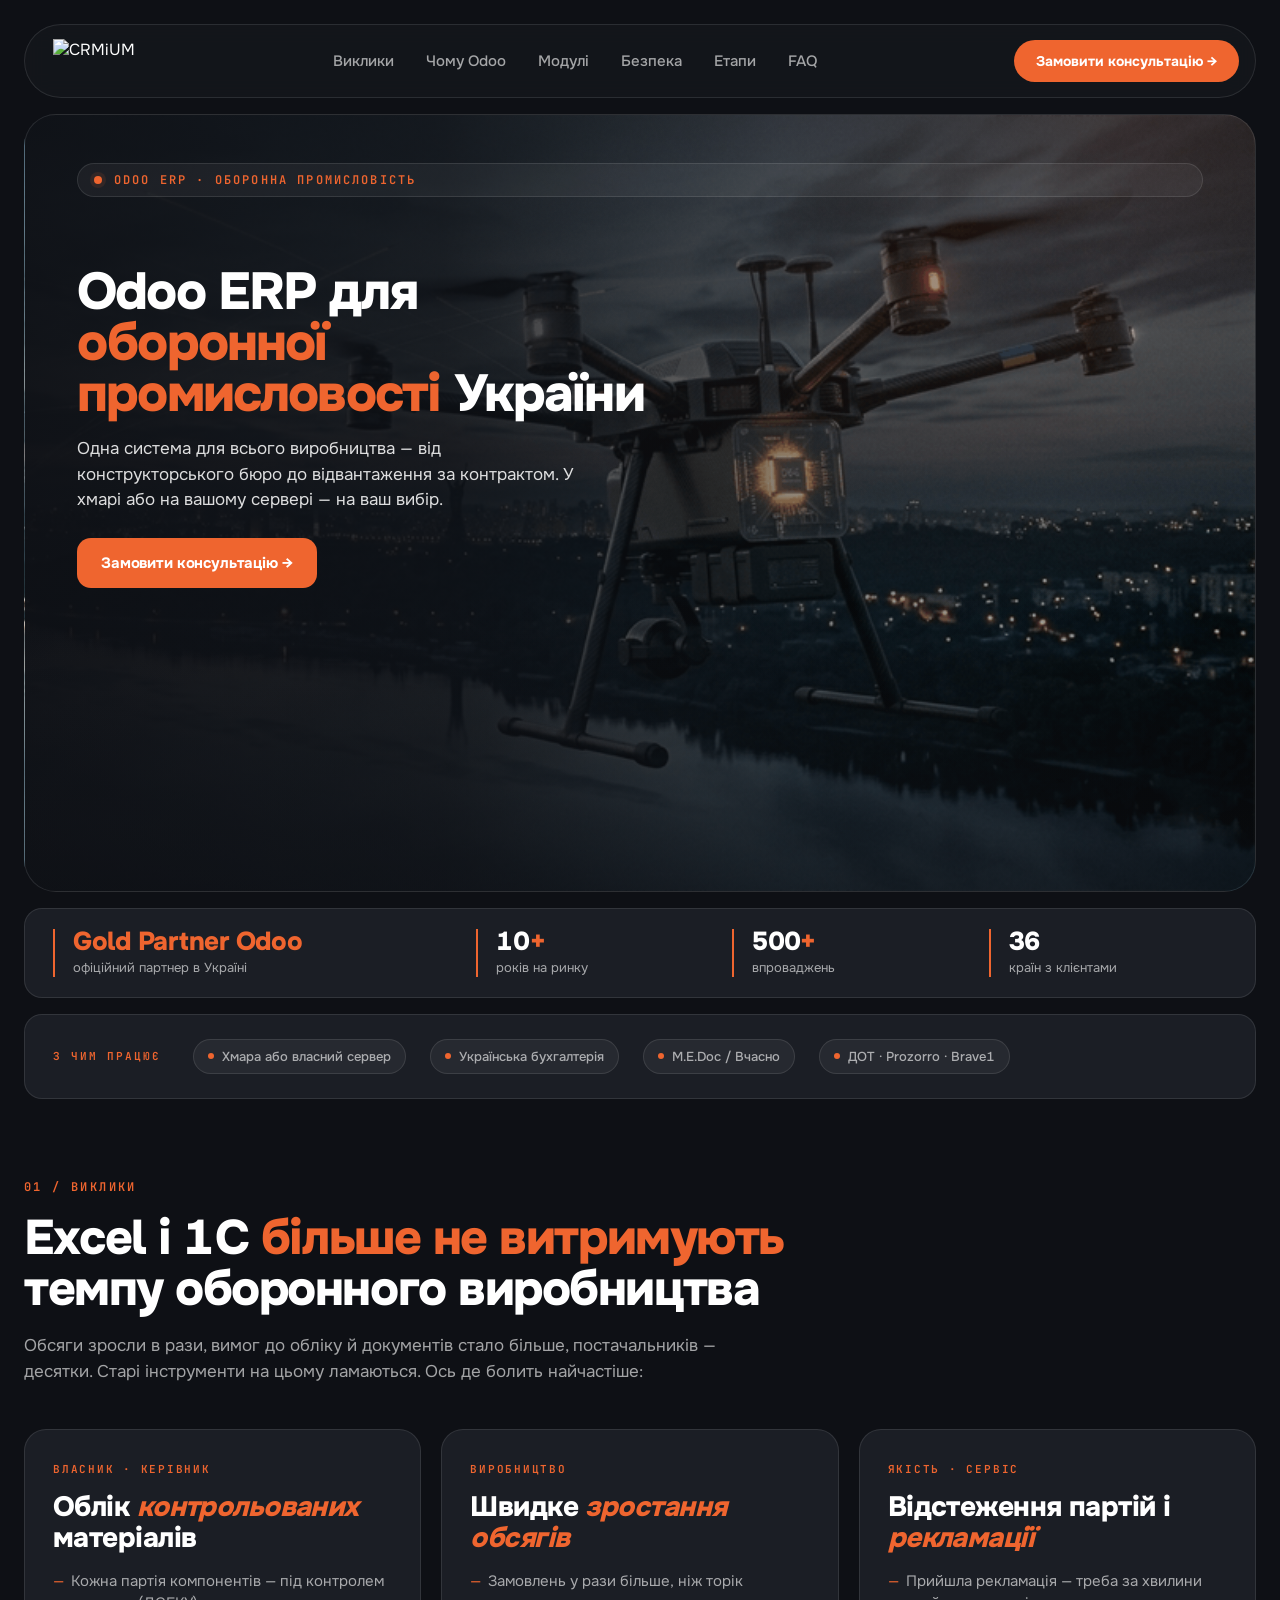
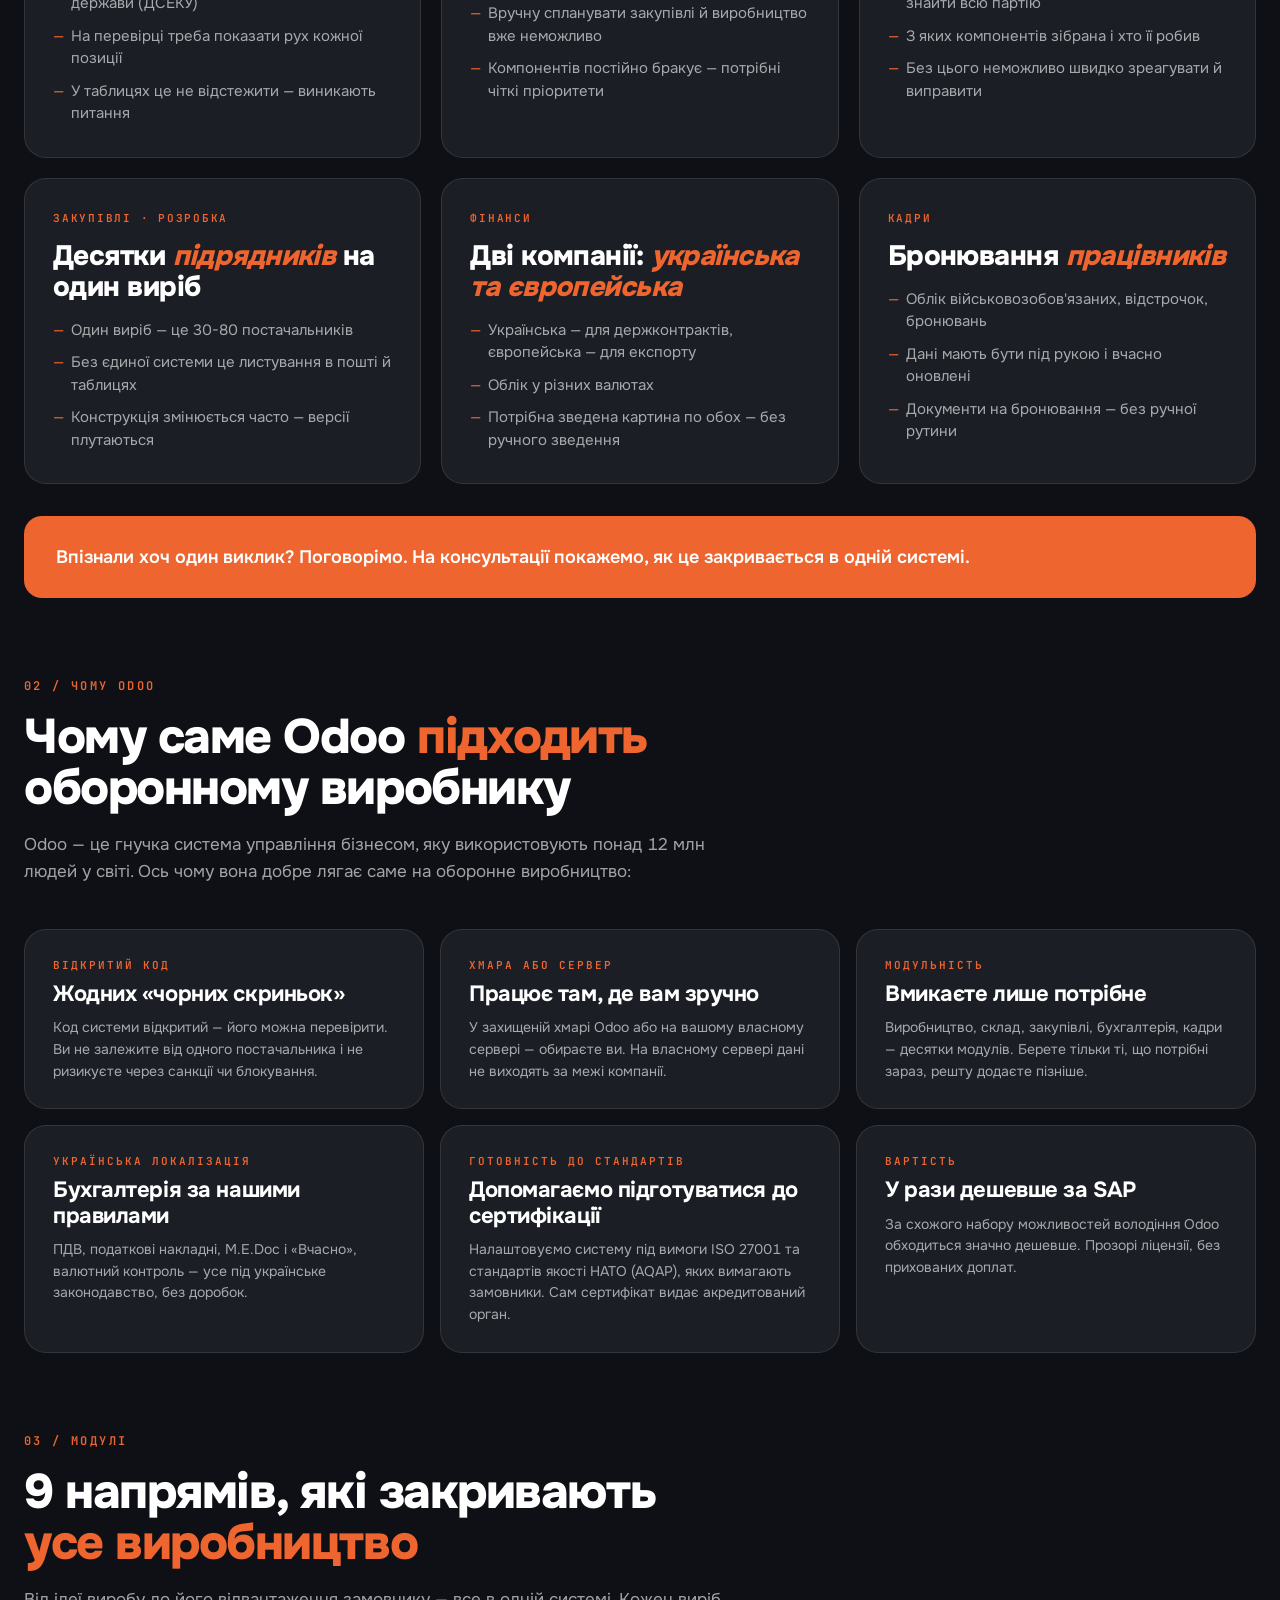
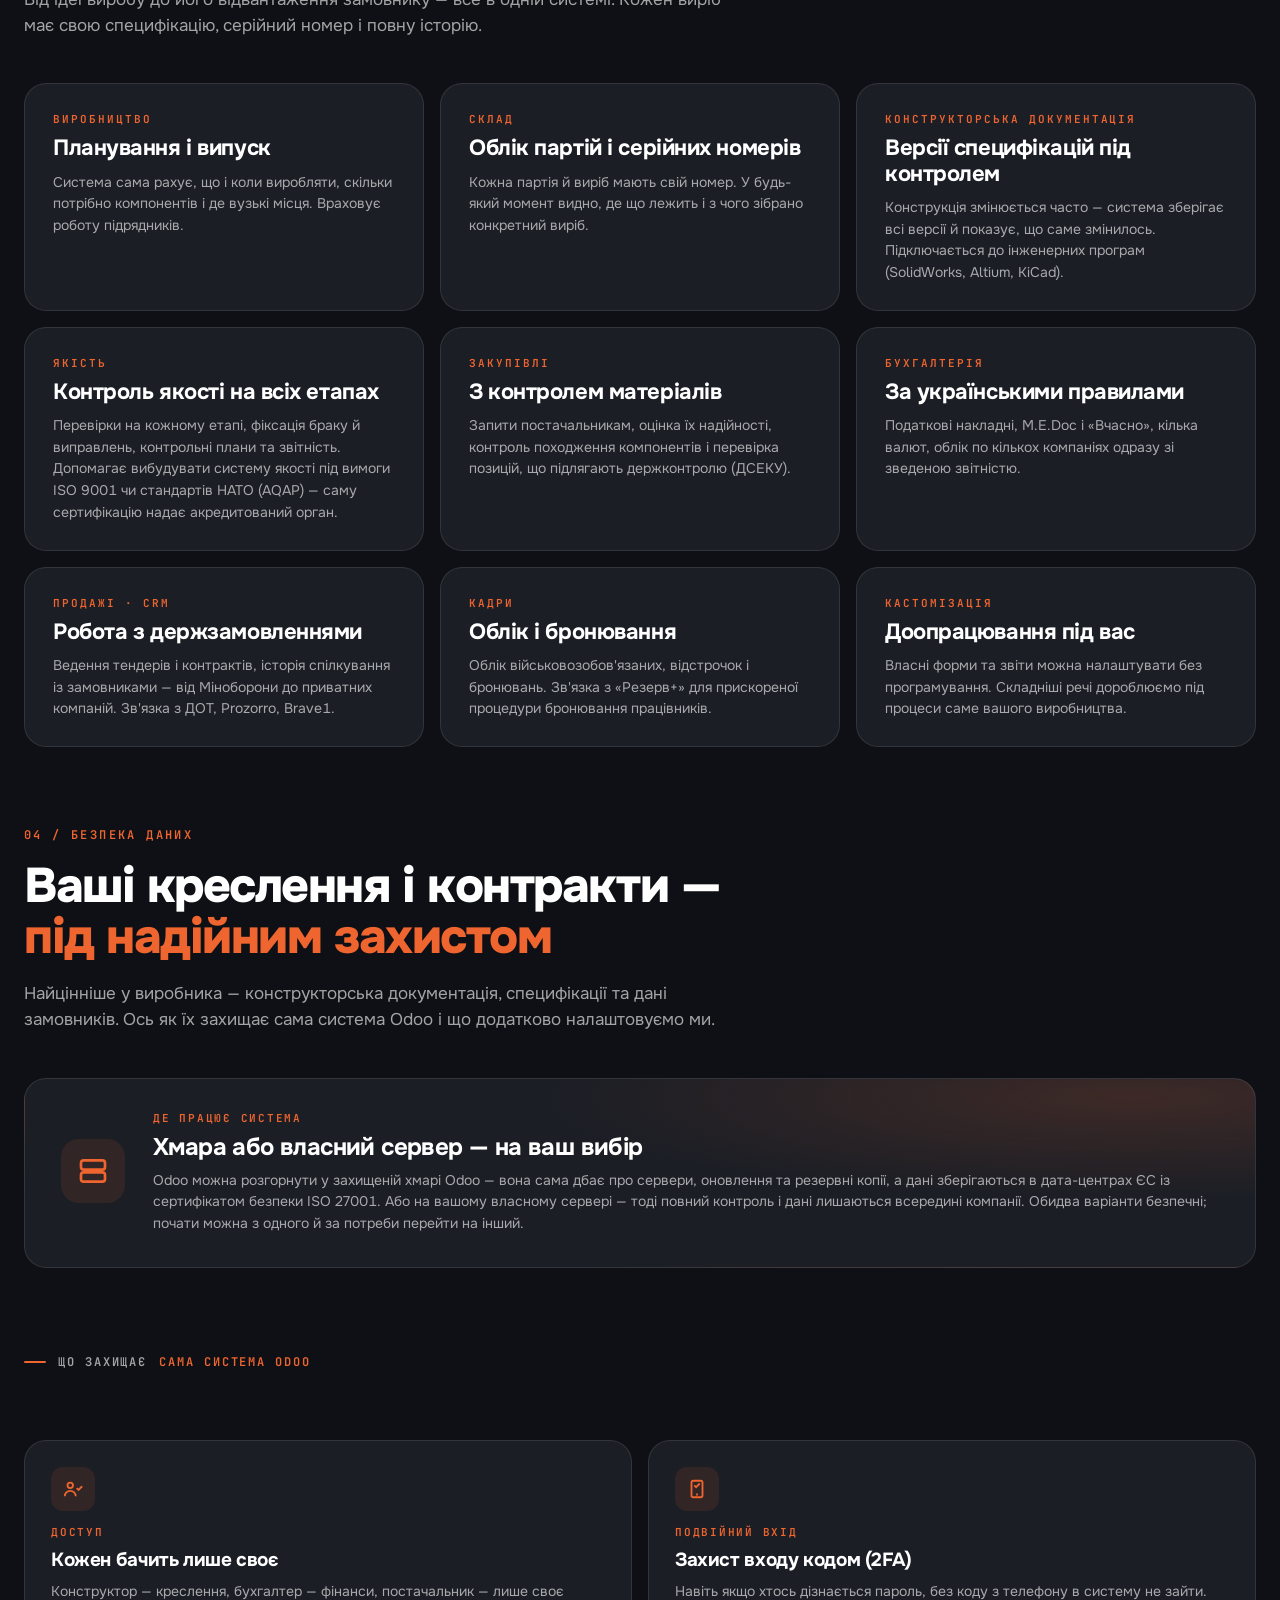
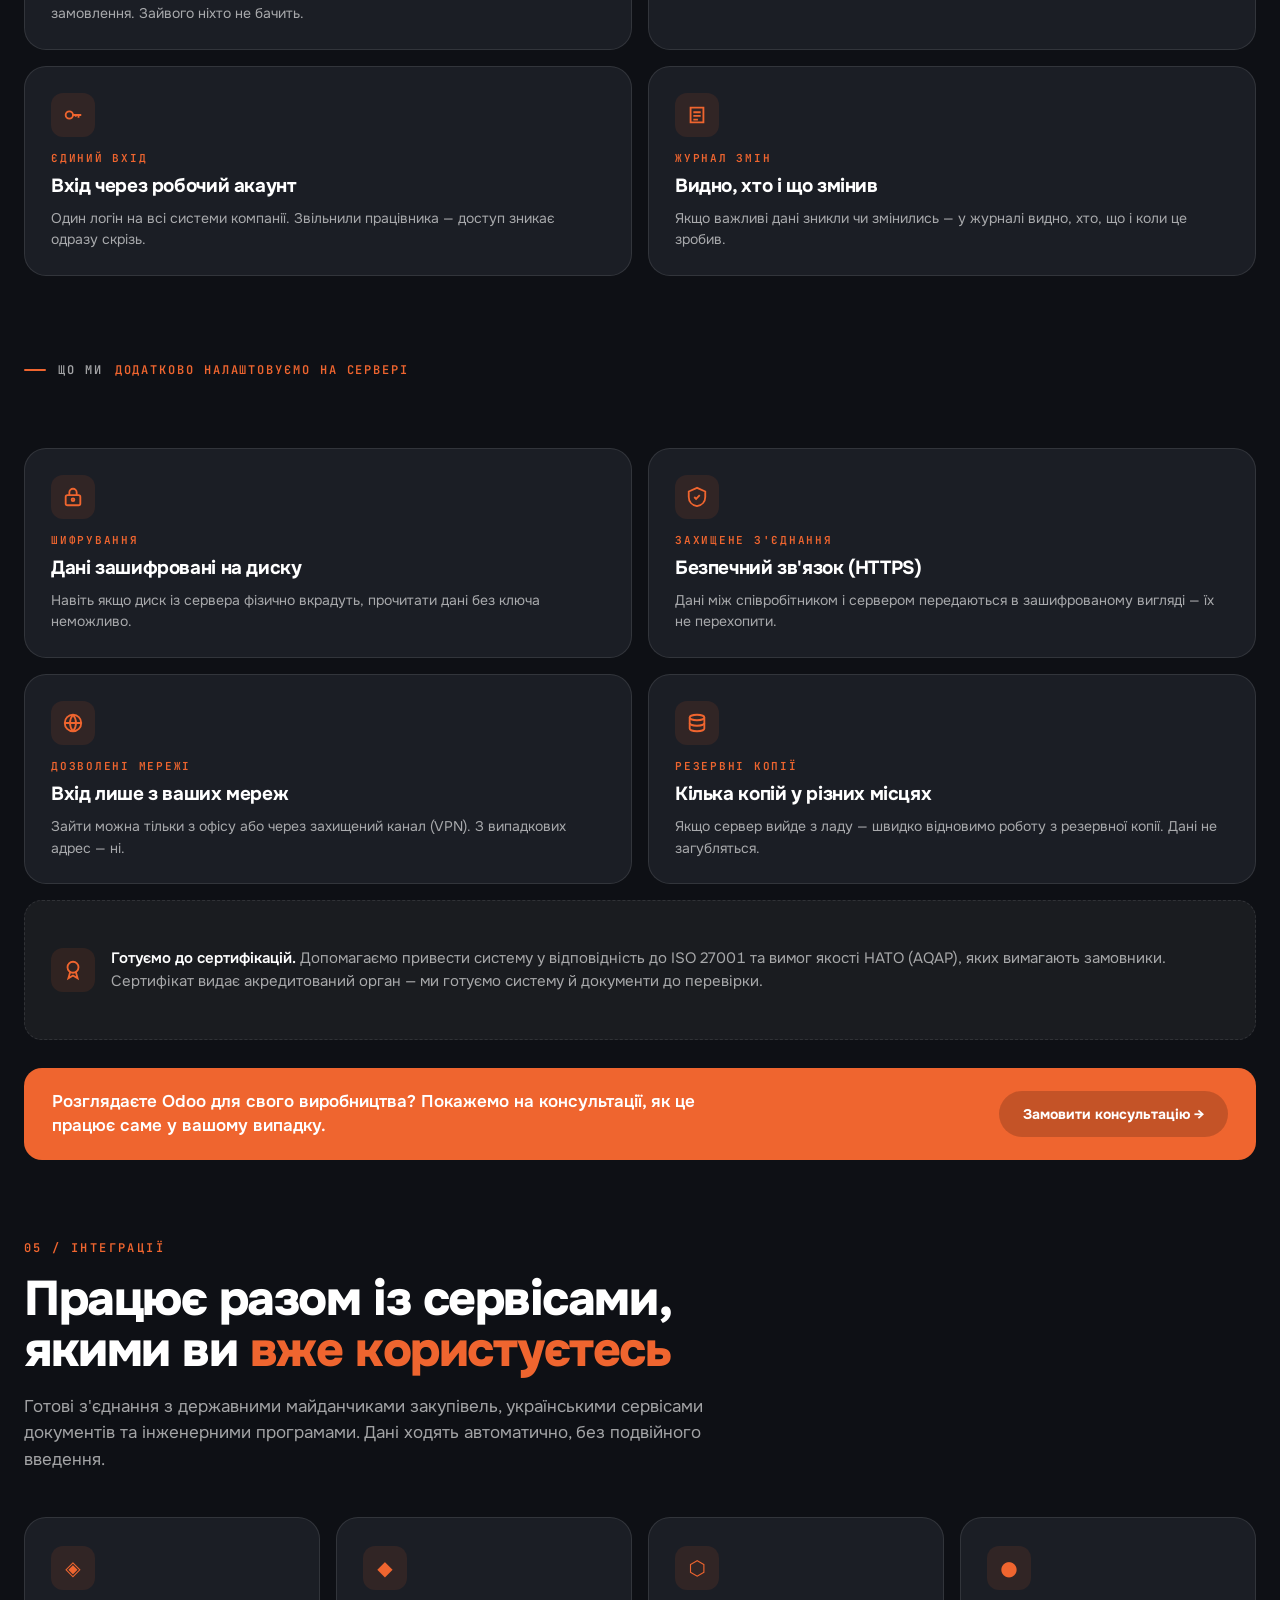
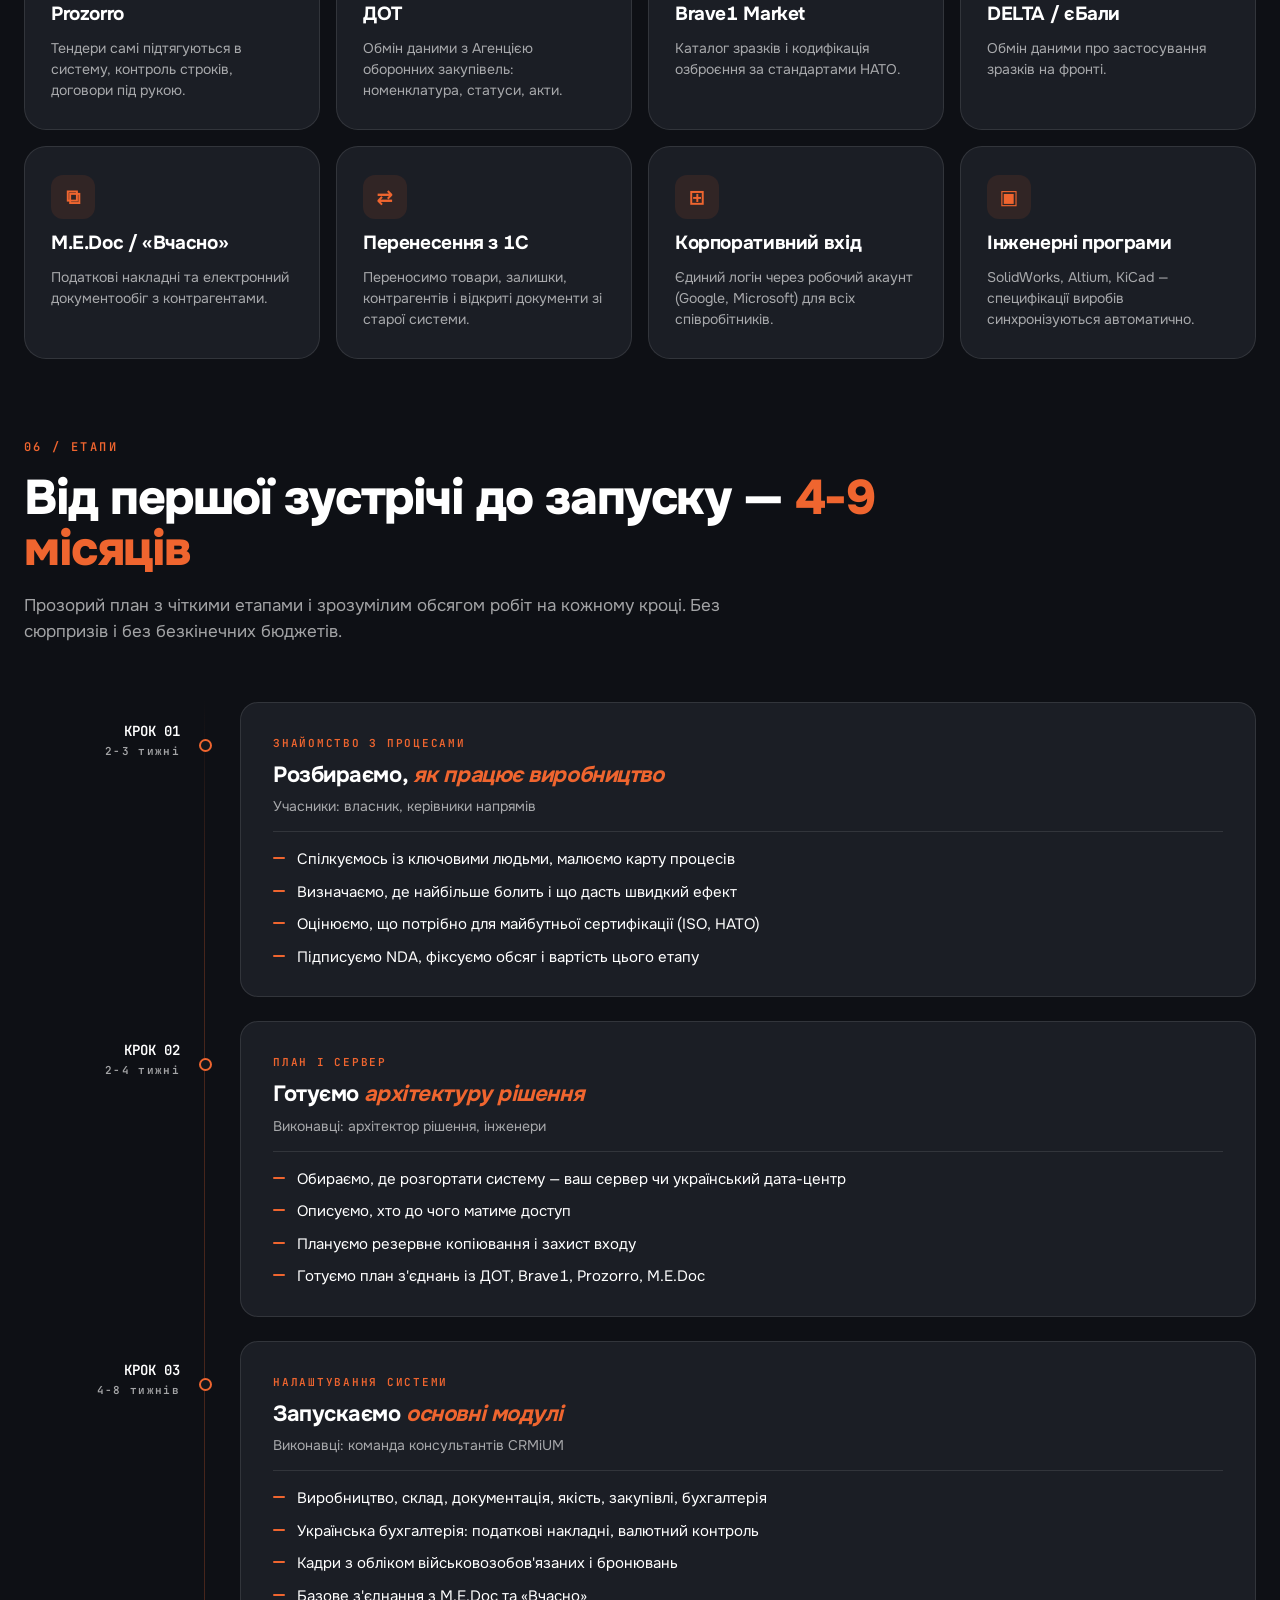
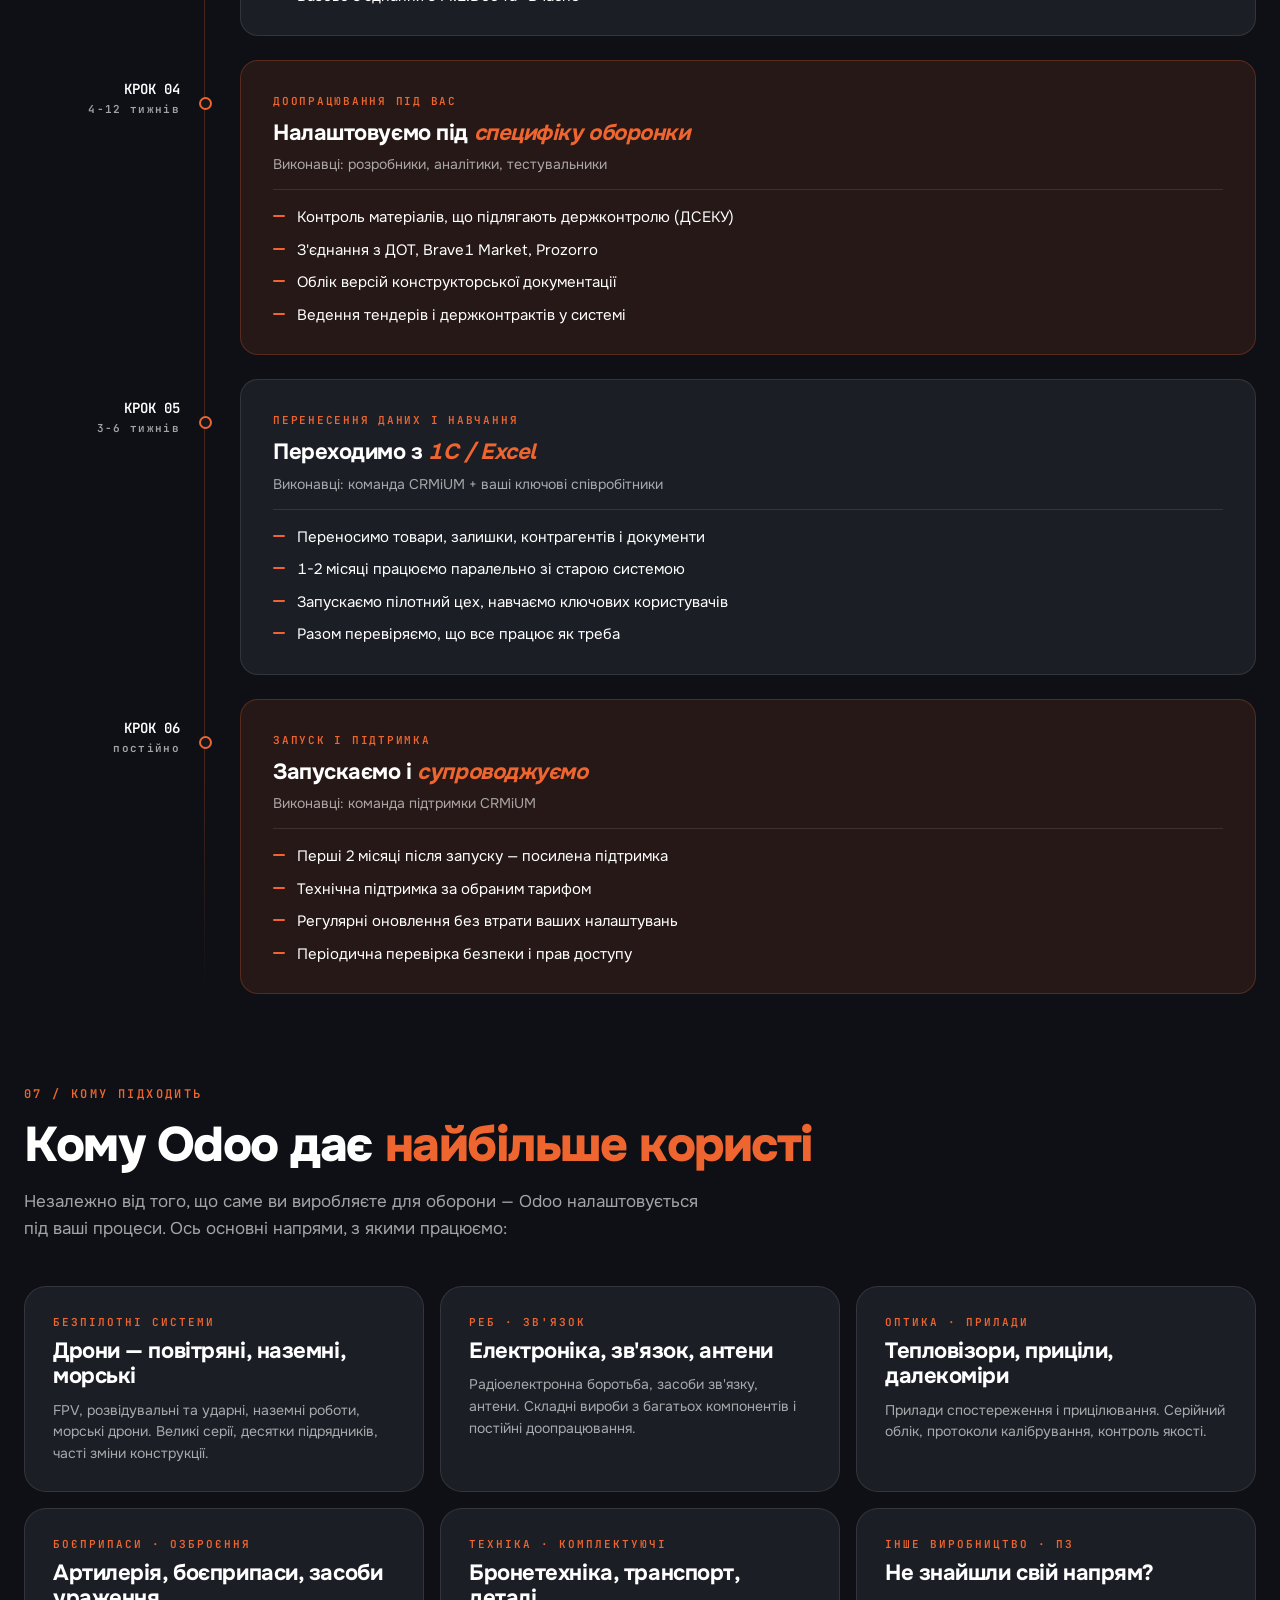
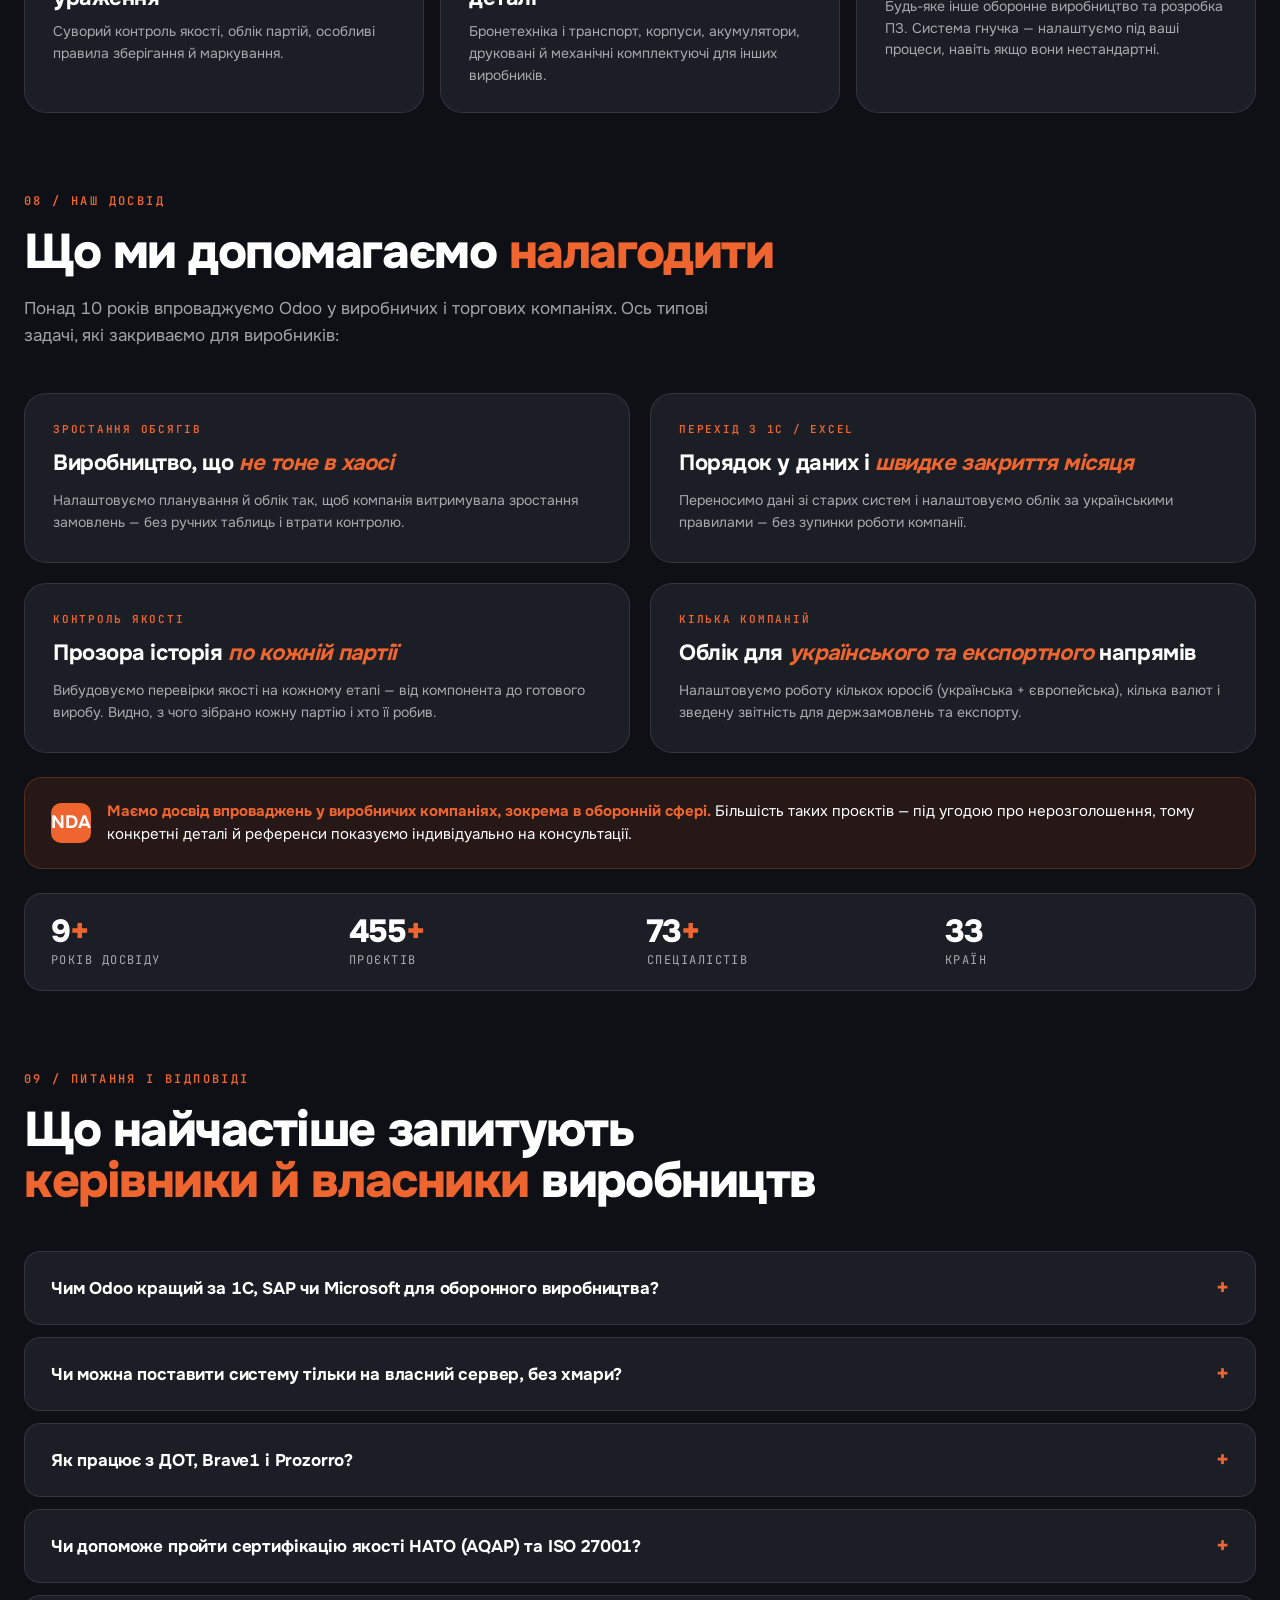
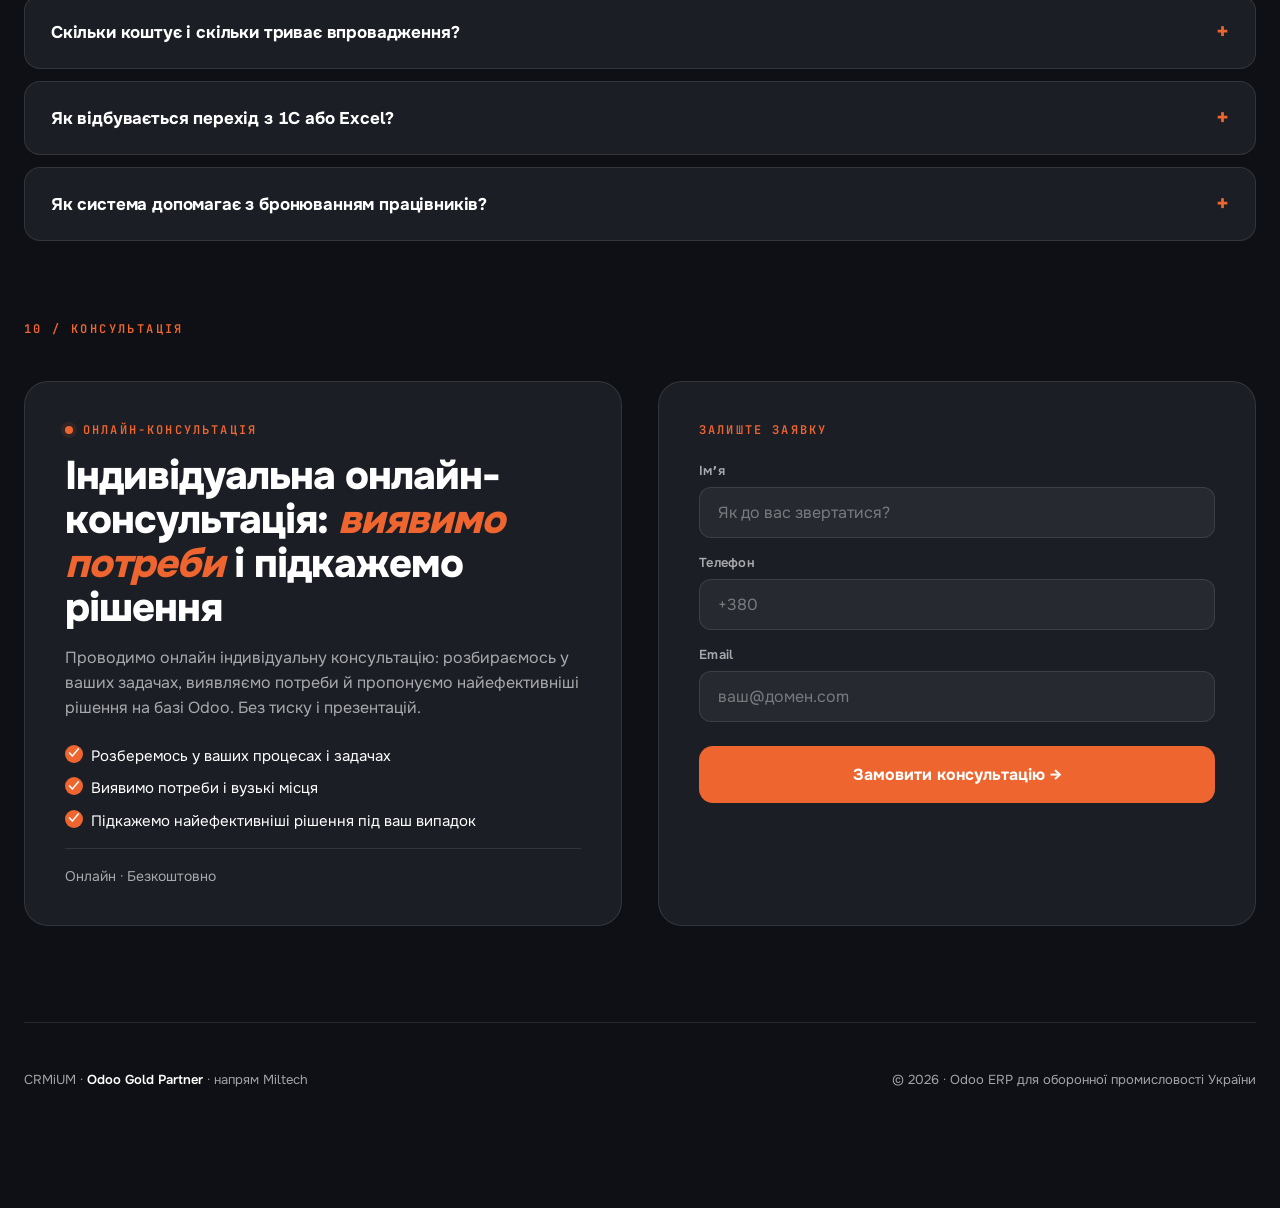
==== commit fb3a7b01: "v3 hero: disable hyphenation/word-break in H1 (no mid-word line breaks)" ====
--- a/crmium-miltech-v3/index.html
+++ b/crmium-miltech-v3/index.html
@@ -65,6 +65,11 @@
 body[data-concept="brand"] .br-hero--photo .br-h1 {
   max-width: 600px;
   margin-bottom: 18px;
+  /* Без переносу слів зі знаком дефіса — рядок ламається лише по пробілах */
+  overflow-wrap: normal;
+  word-break: keep-all;
+  -webkit-hyphens: none;
+  hyphens: none;
 }
 body[data-concept="brand"] .br-hero--photo .br-lead {
   max-width: 520px;
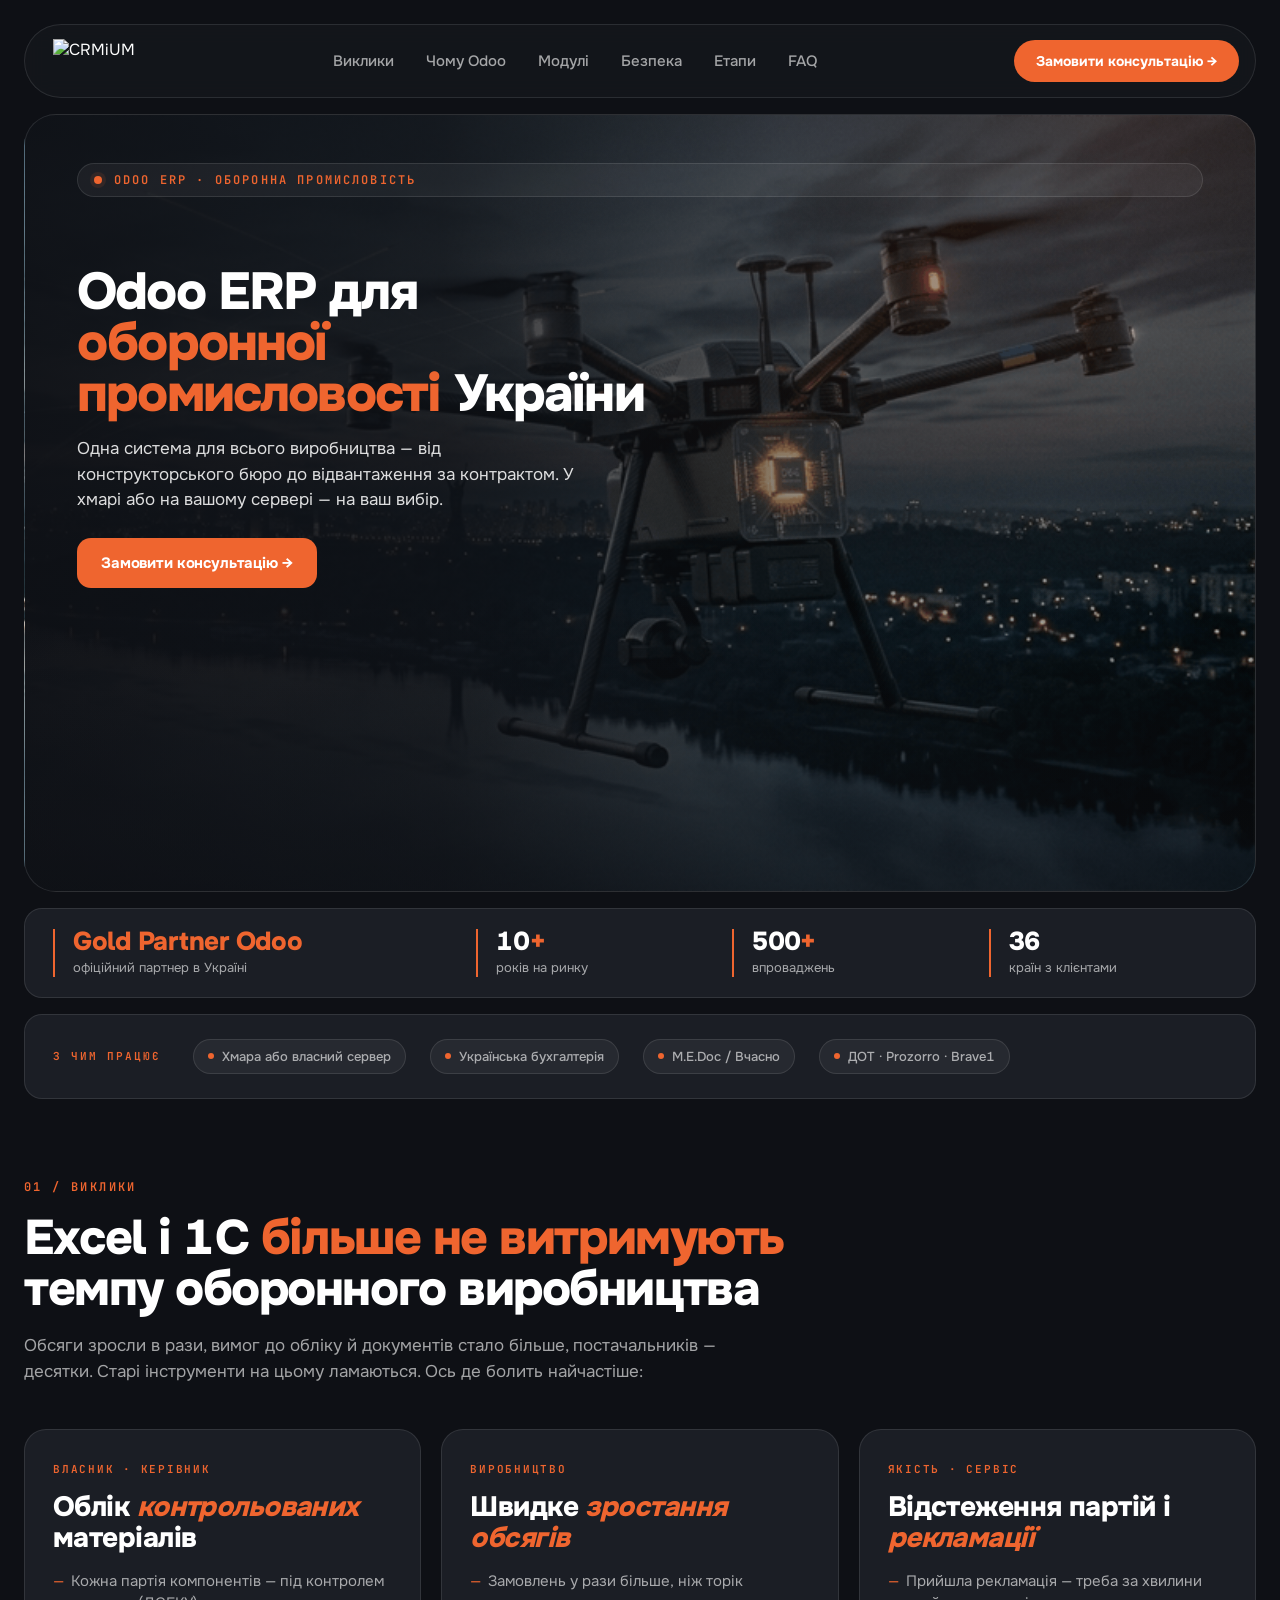
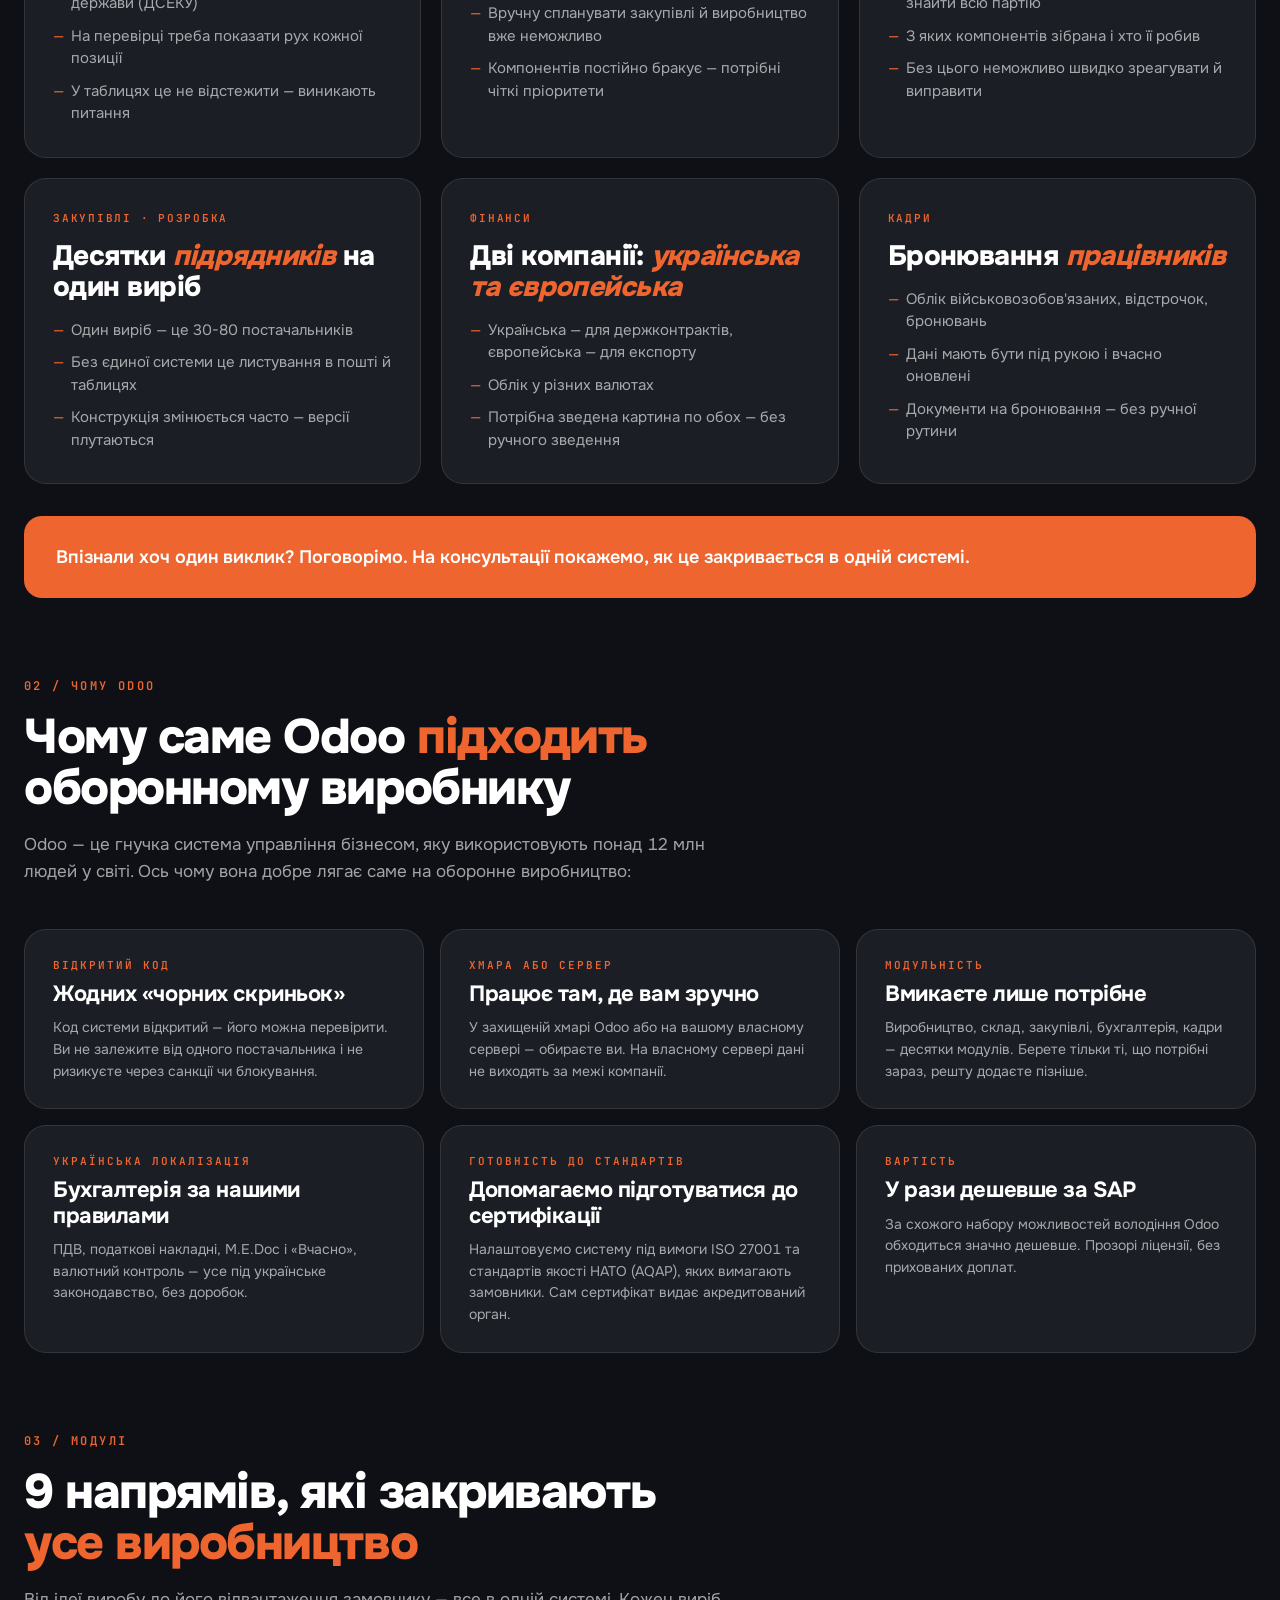
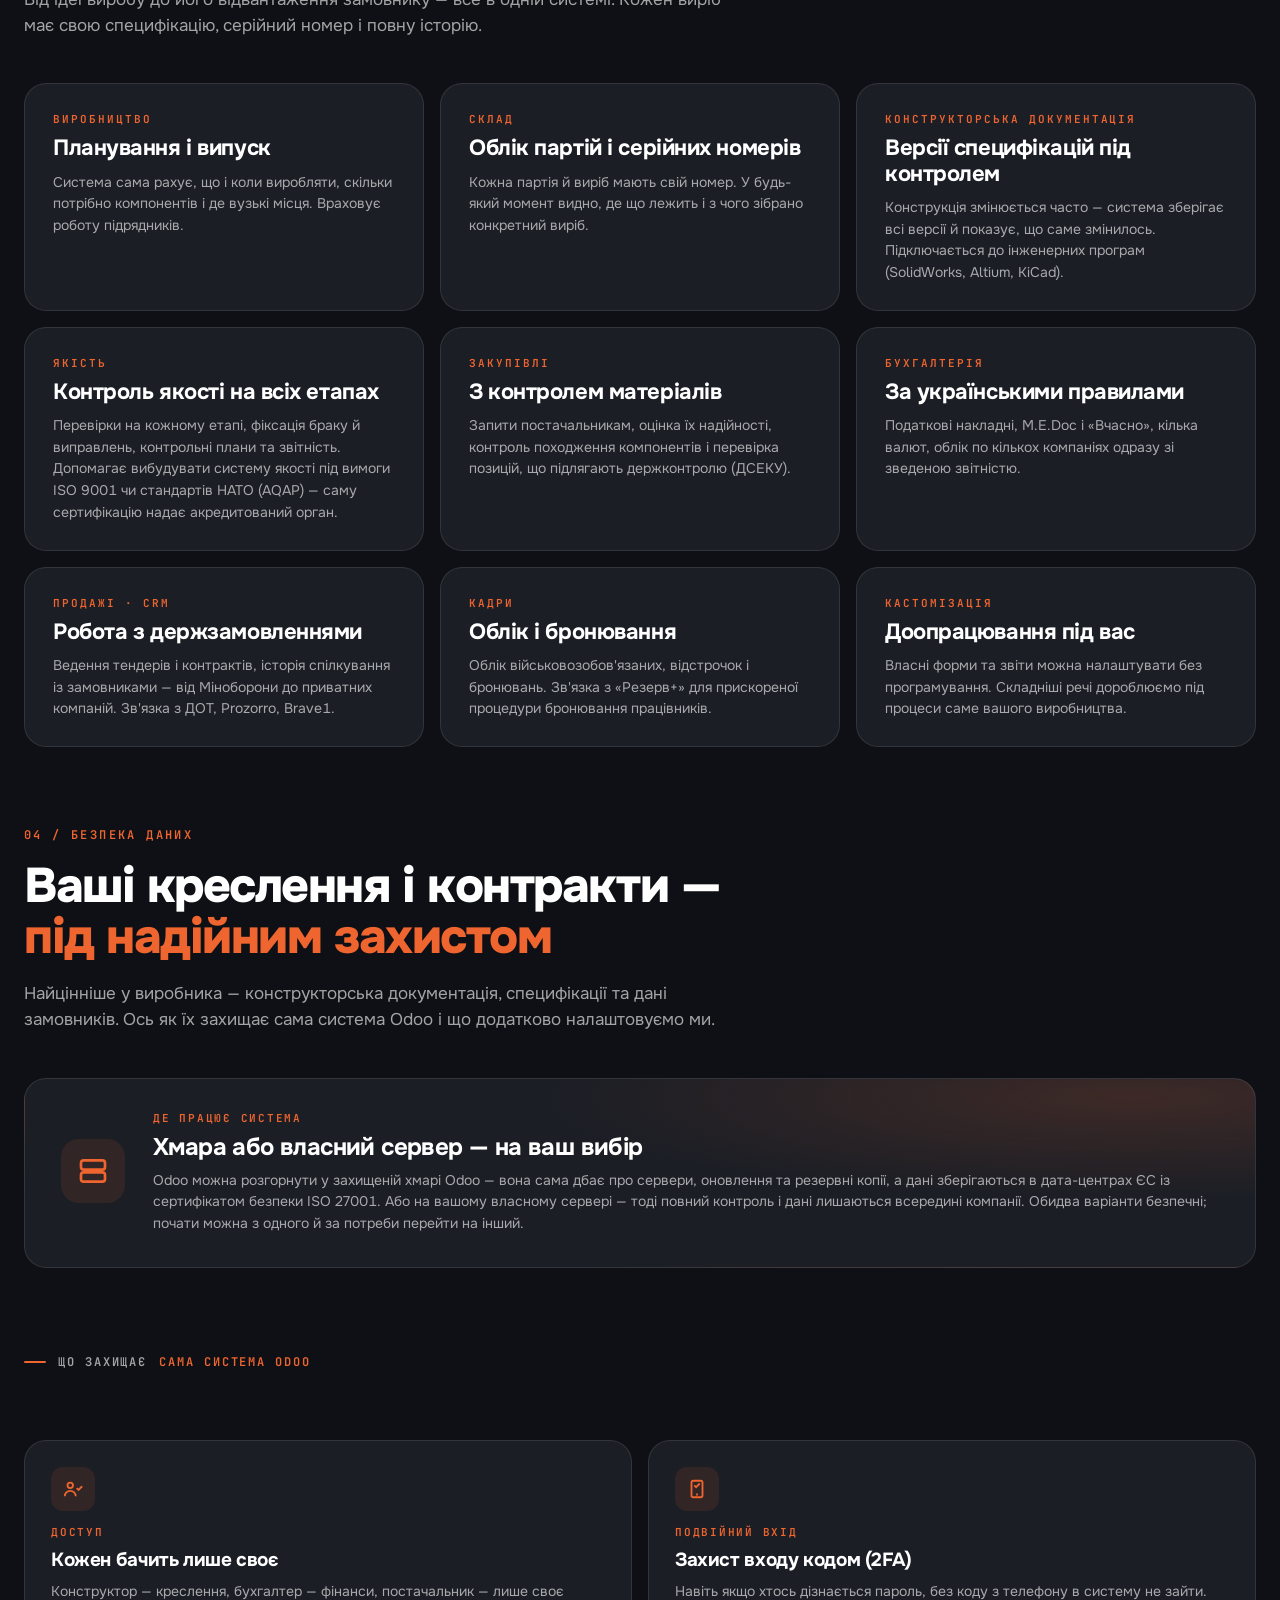
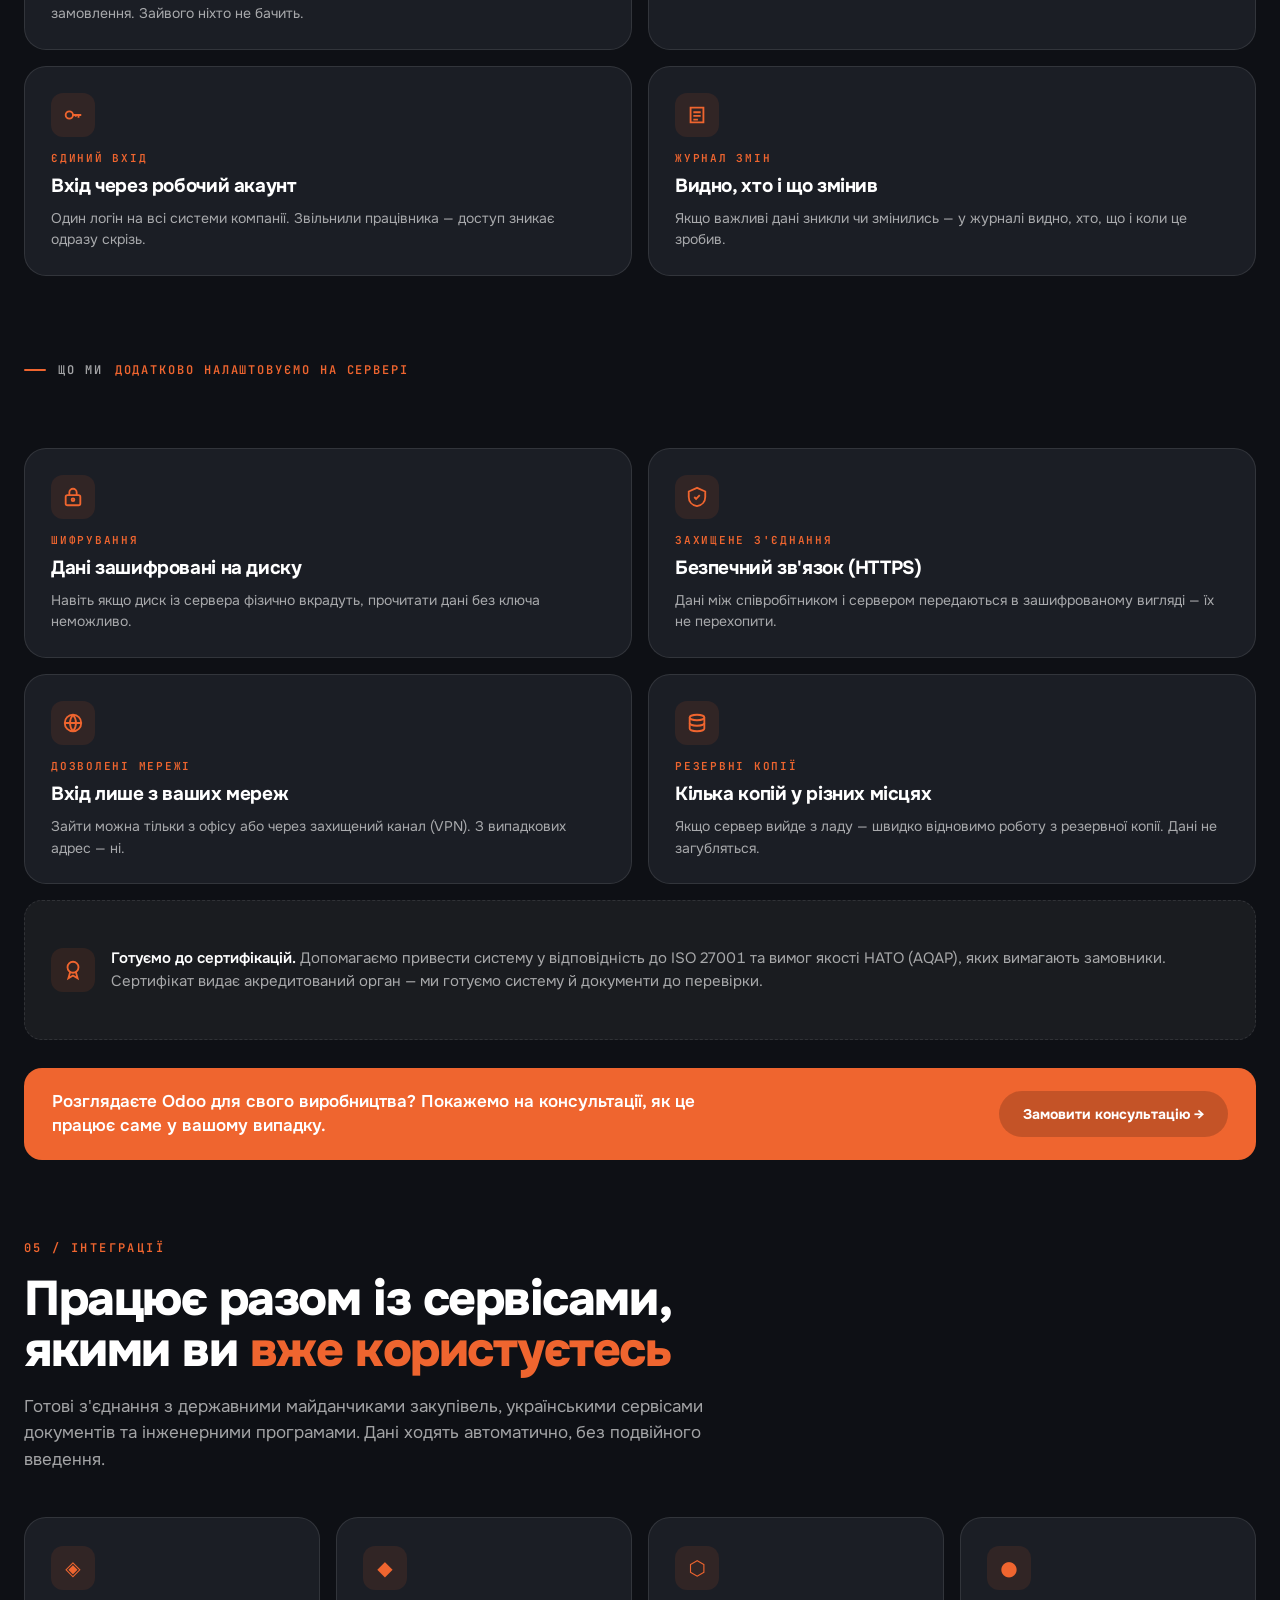
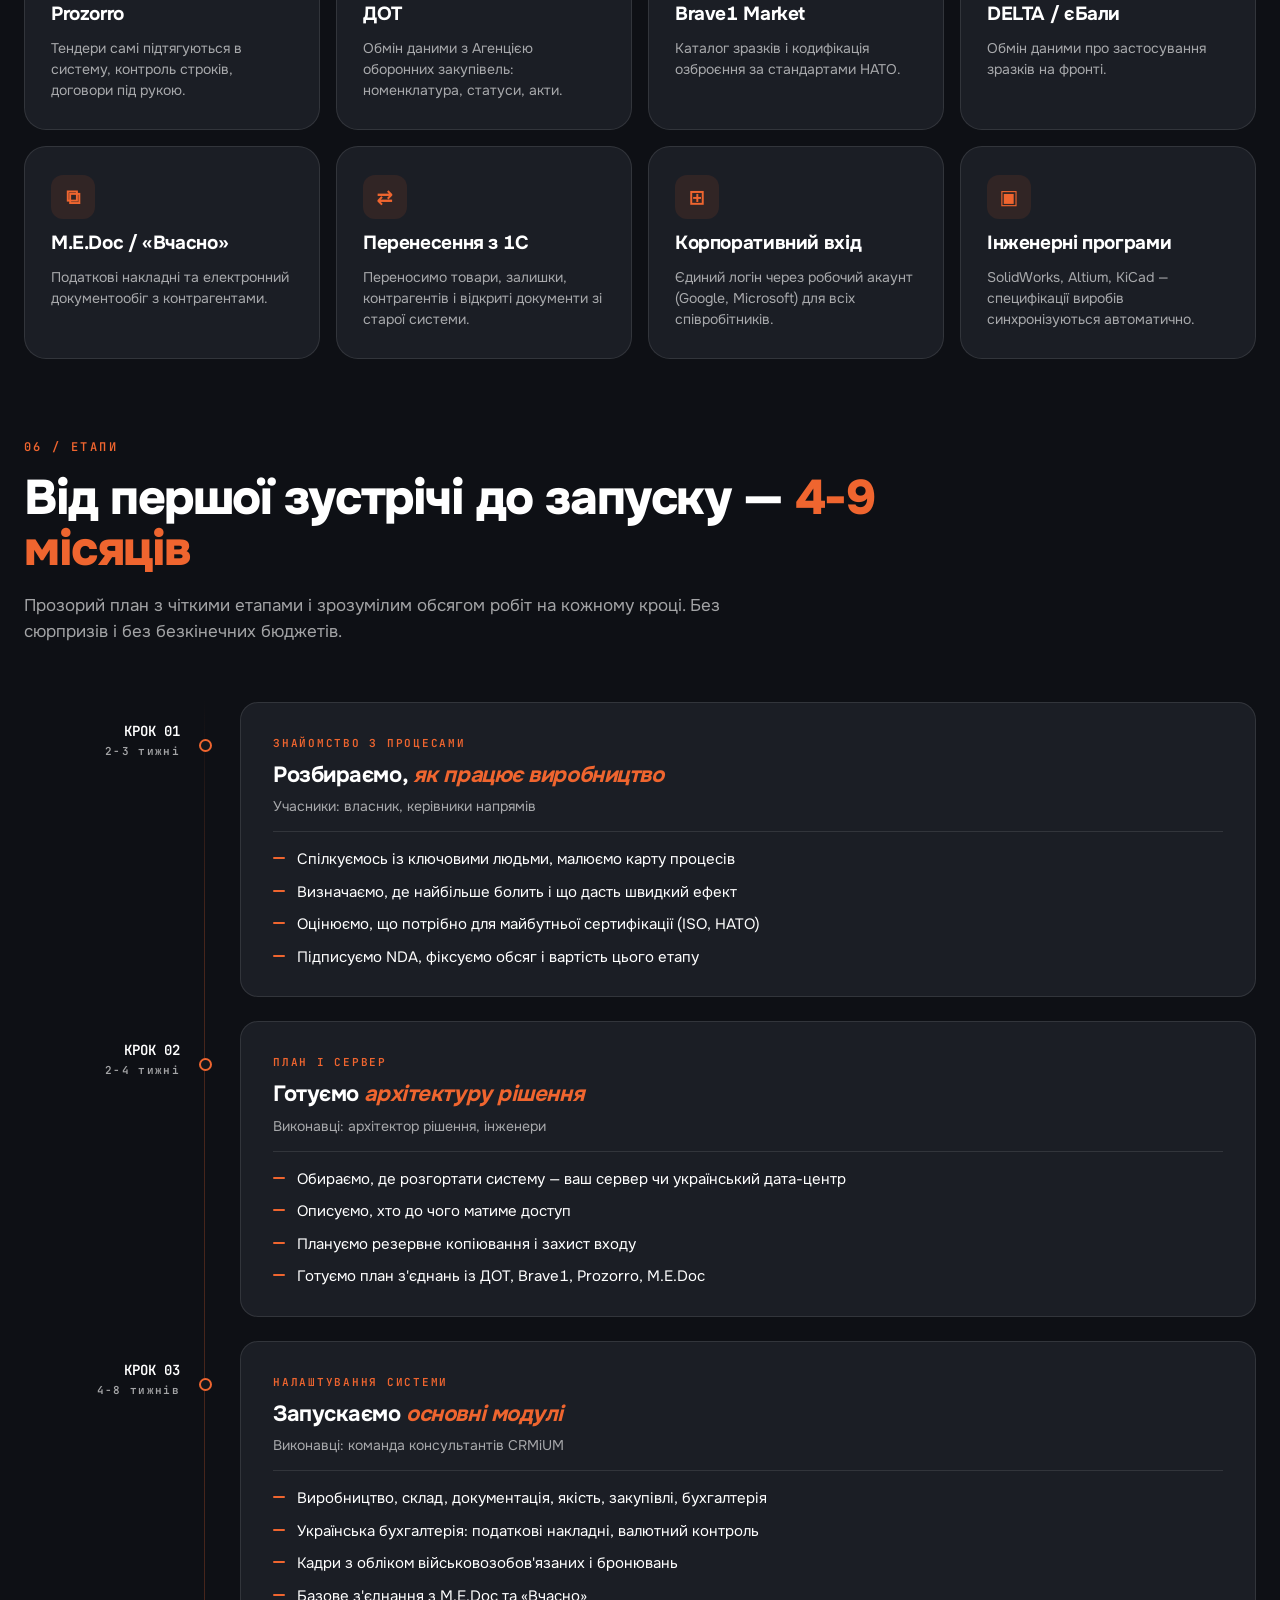
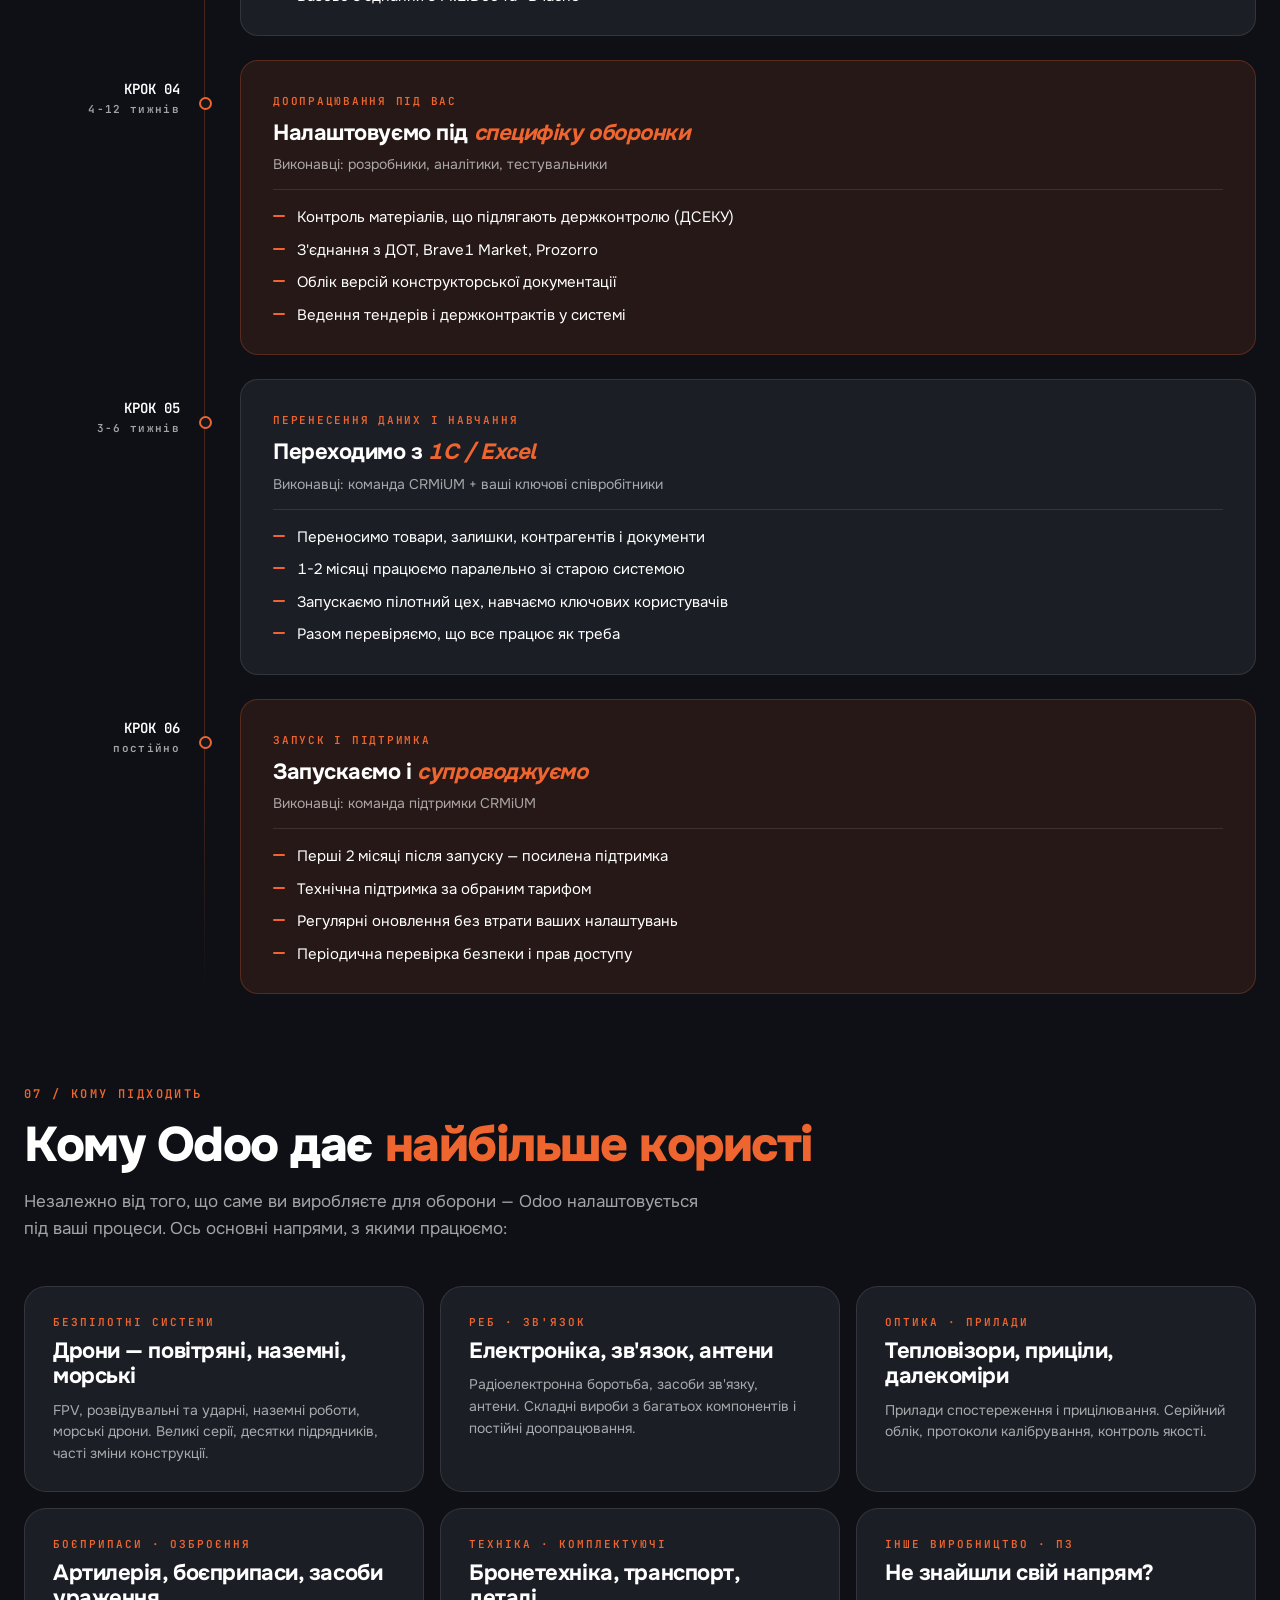
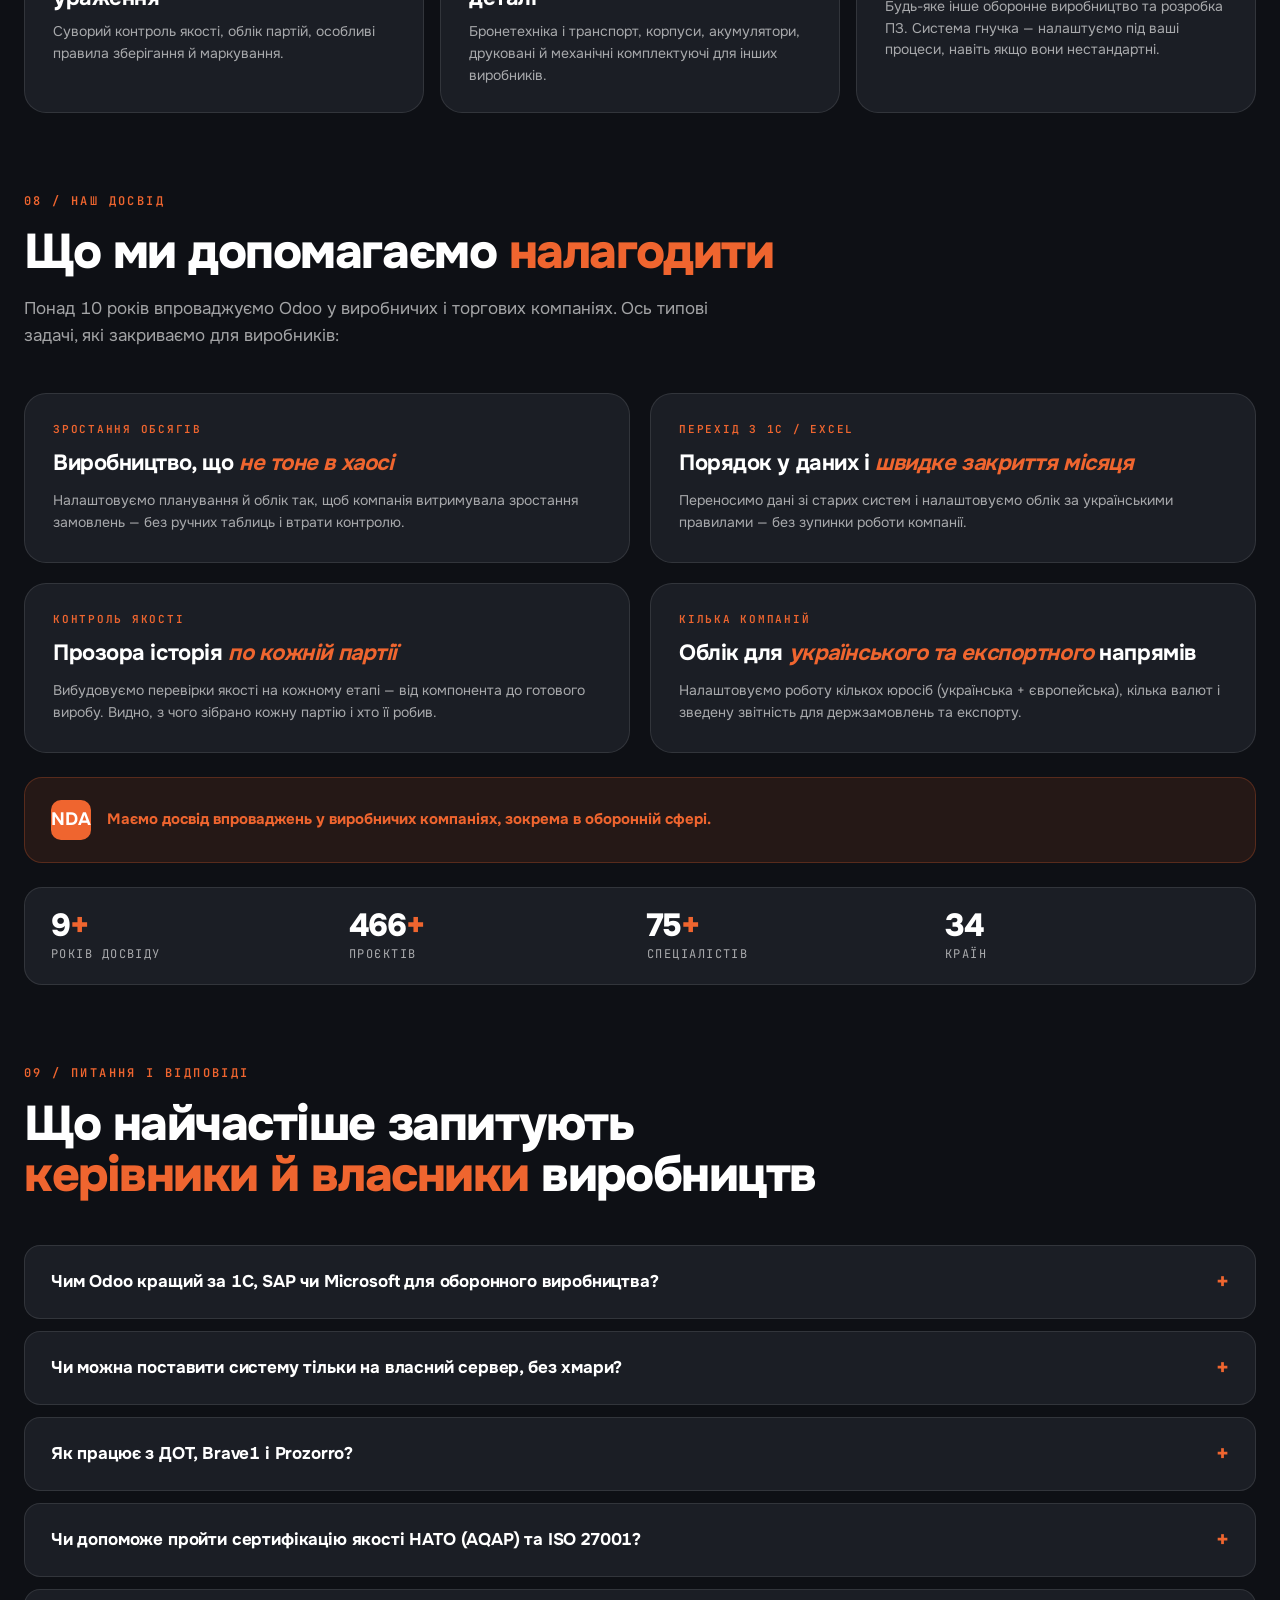
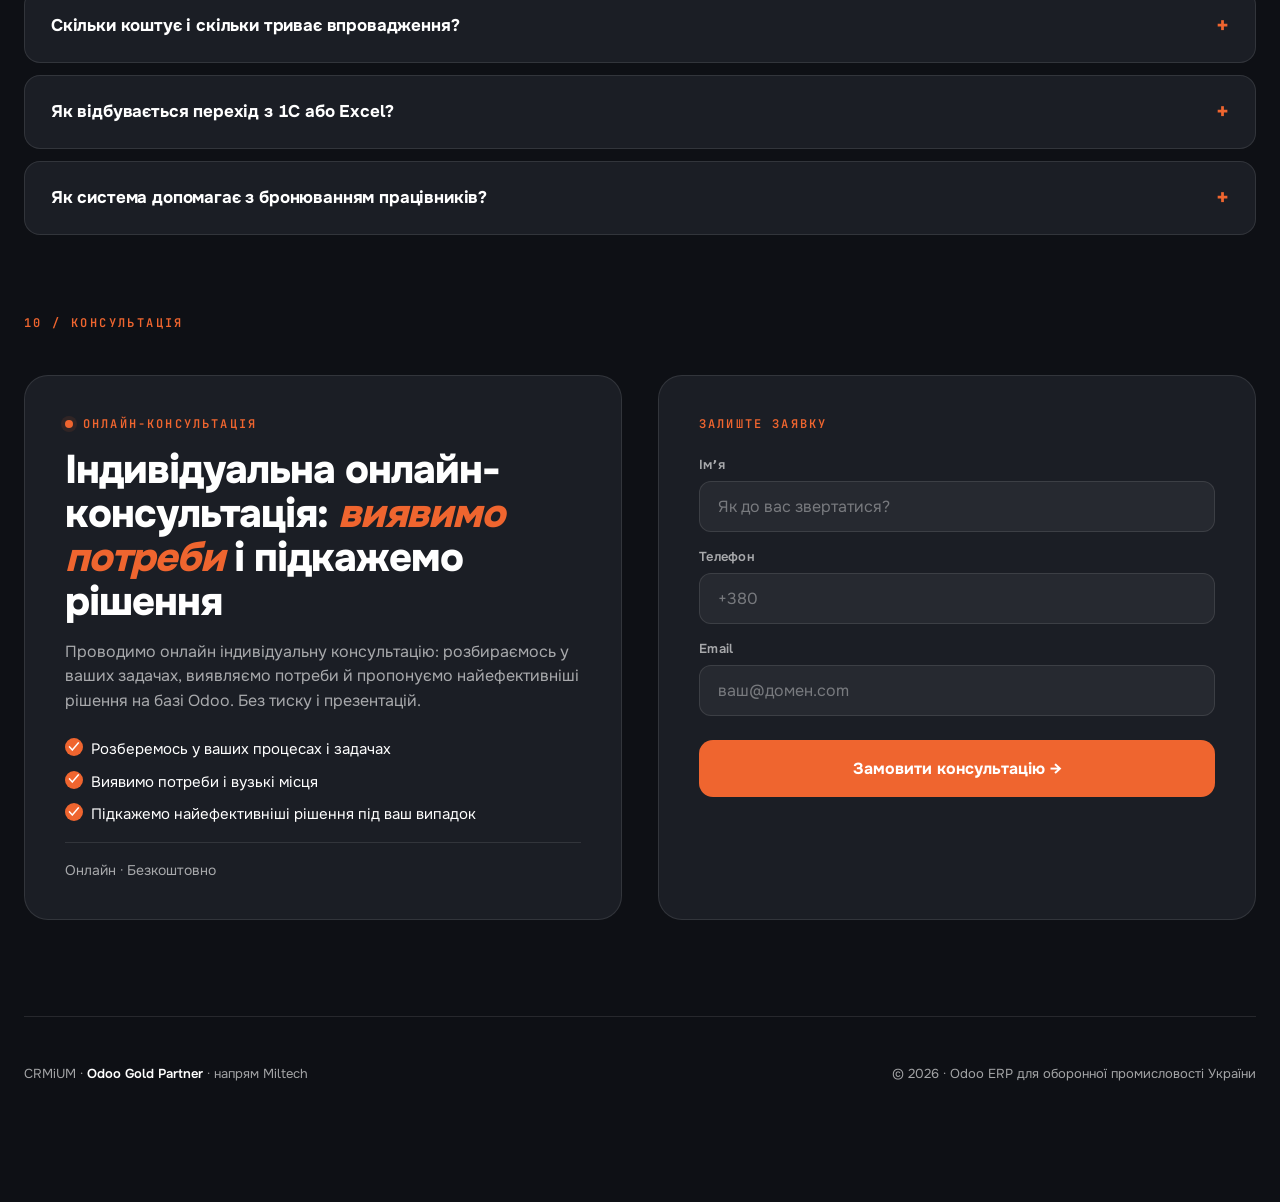
==== commit 0459cb6d: "v3 cases: remove NDA second sentence" ====
--- a/crmium-miltech-v3/index.html
+++ b/crmium-miltech-v3/index.html
@@ -1390,8 +1390,6 @@
       <div class="br-nda-icon" aria-hidden="true">NDA</div>
       <div>
         <b>Маємо досвід впроваджень у виробничих компаніях, зокрема в оборонній сфері.</b>
-        Більшість таких проєктів — під угодою про нерозголошення, тому конкретні деталі
-        й референси показуємо індивідуально на консультації.
       </div>
     </div>
 
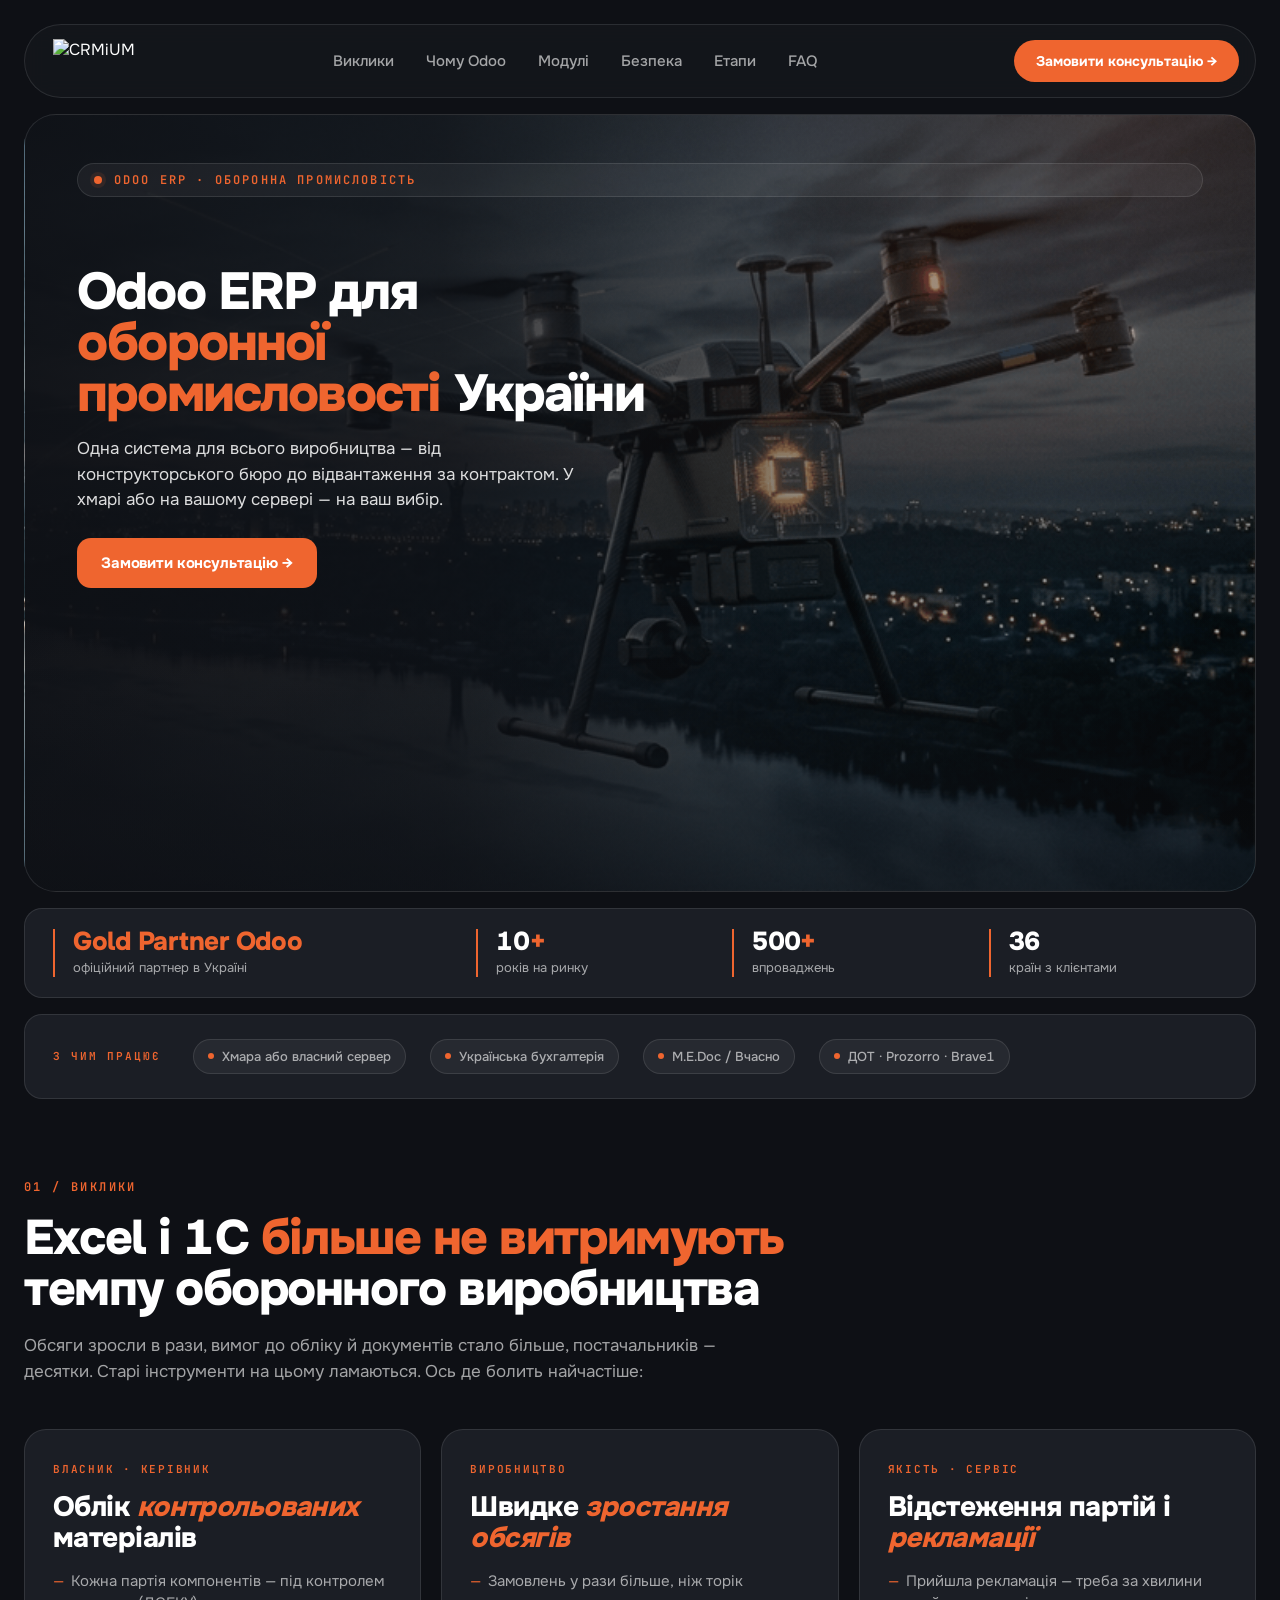
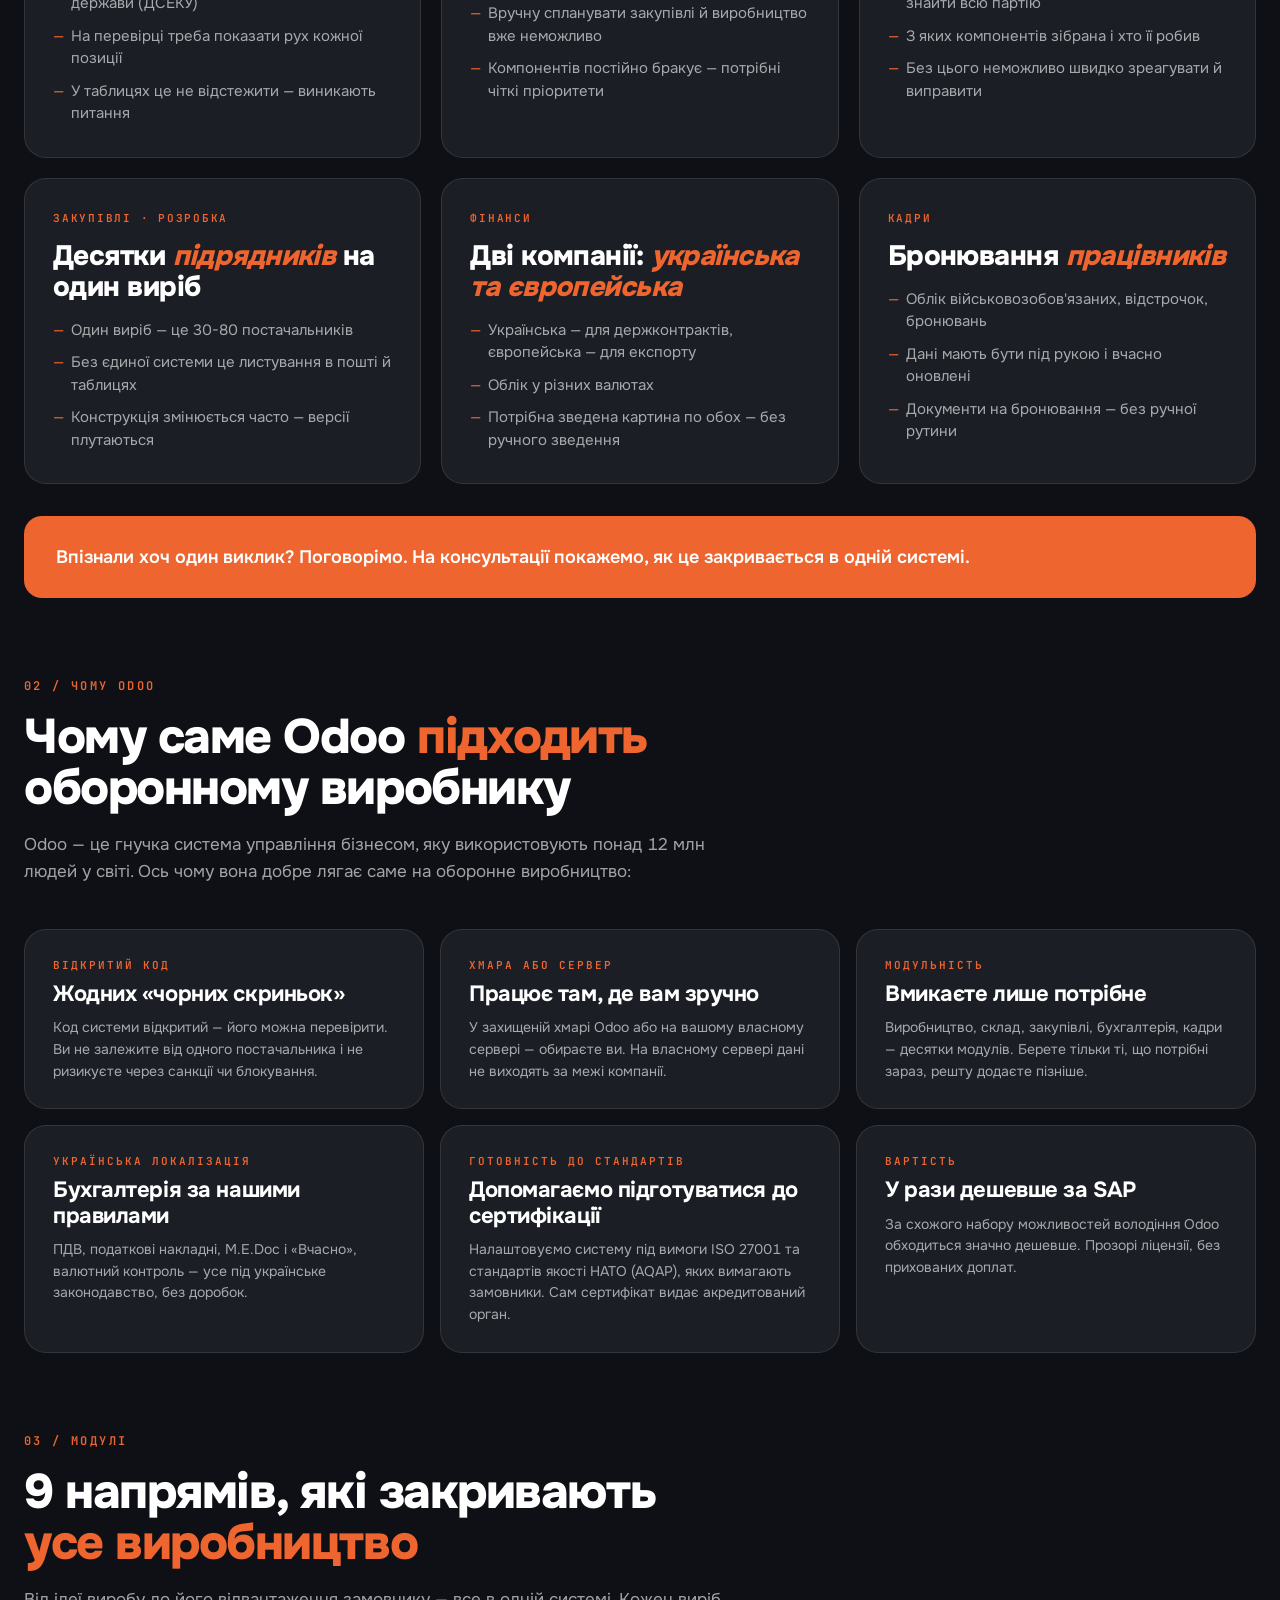
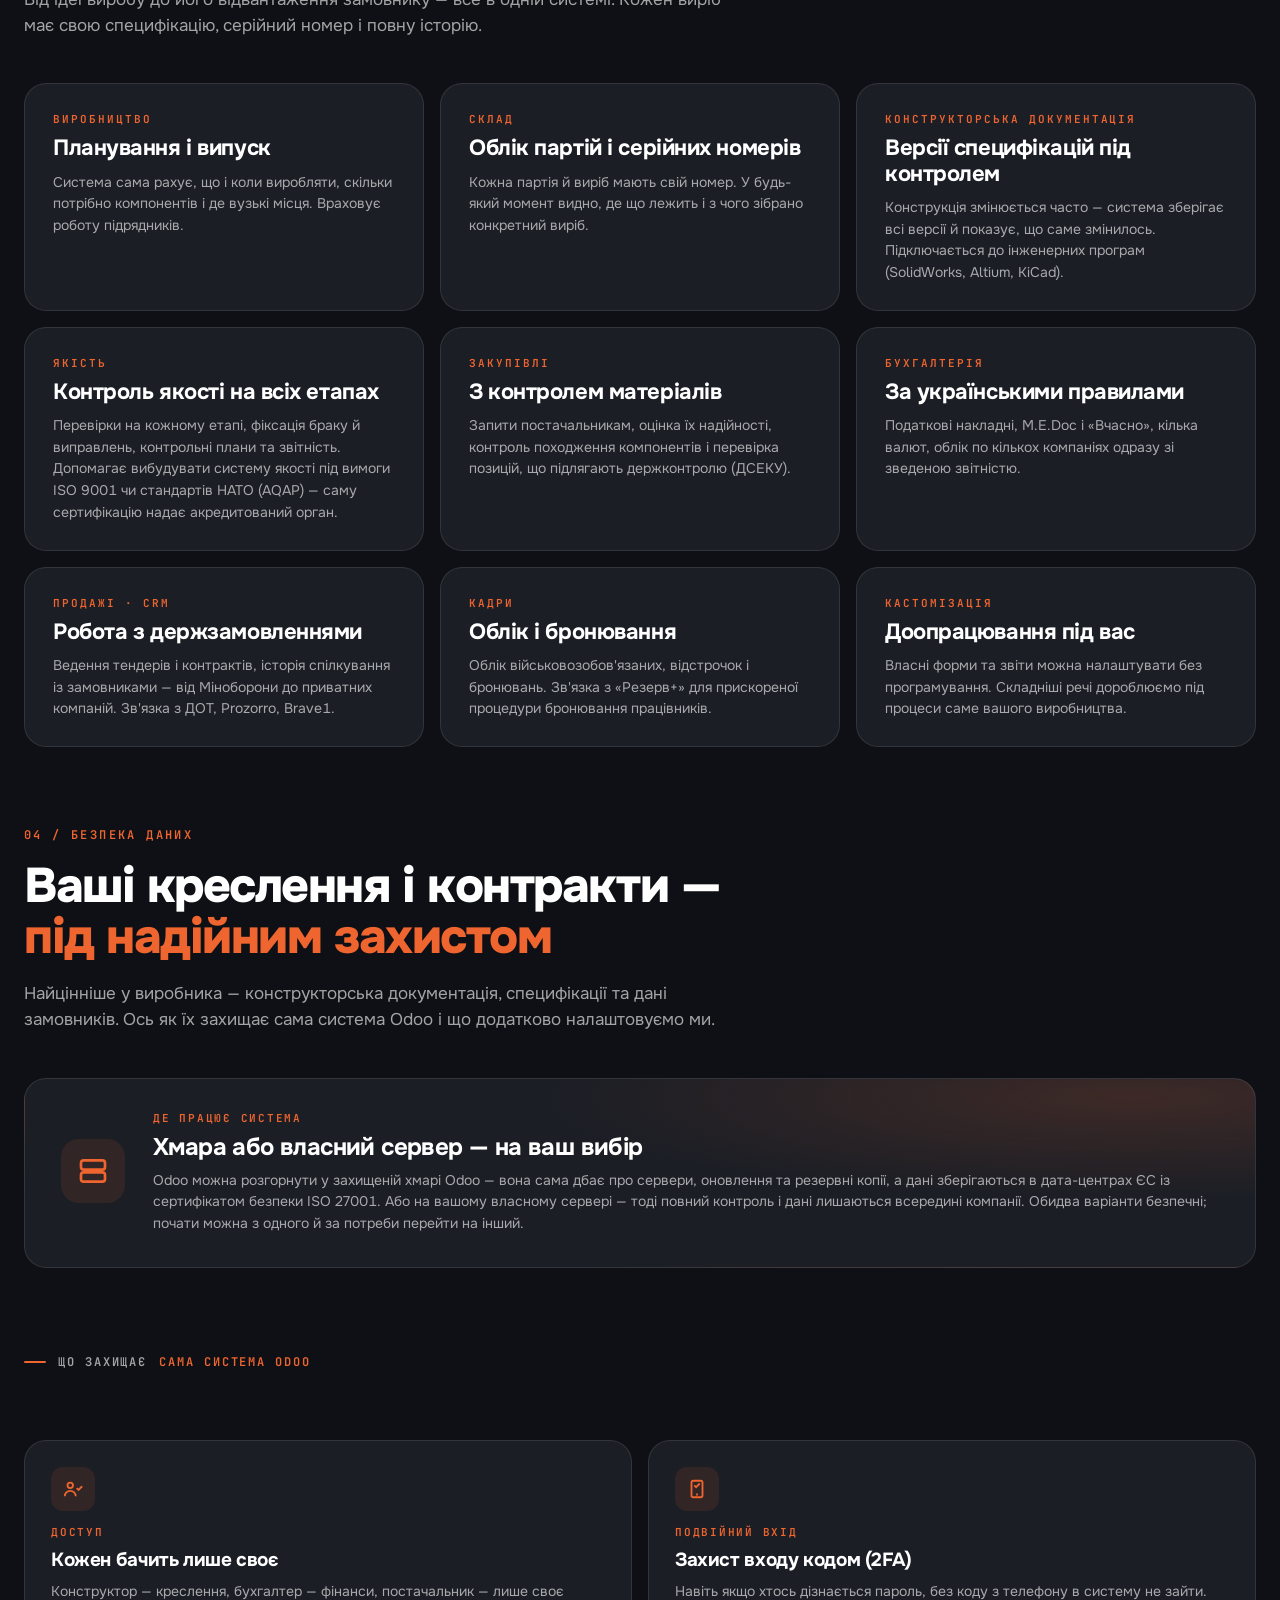
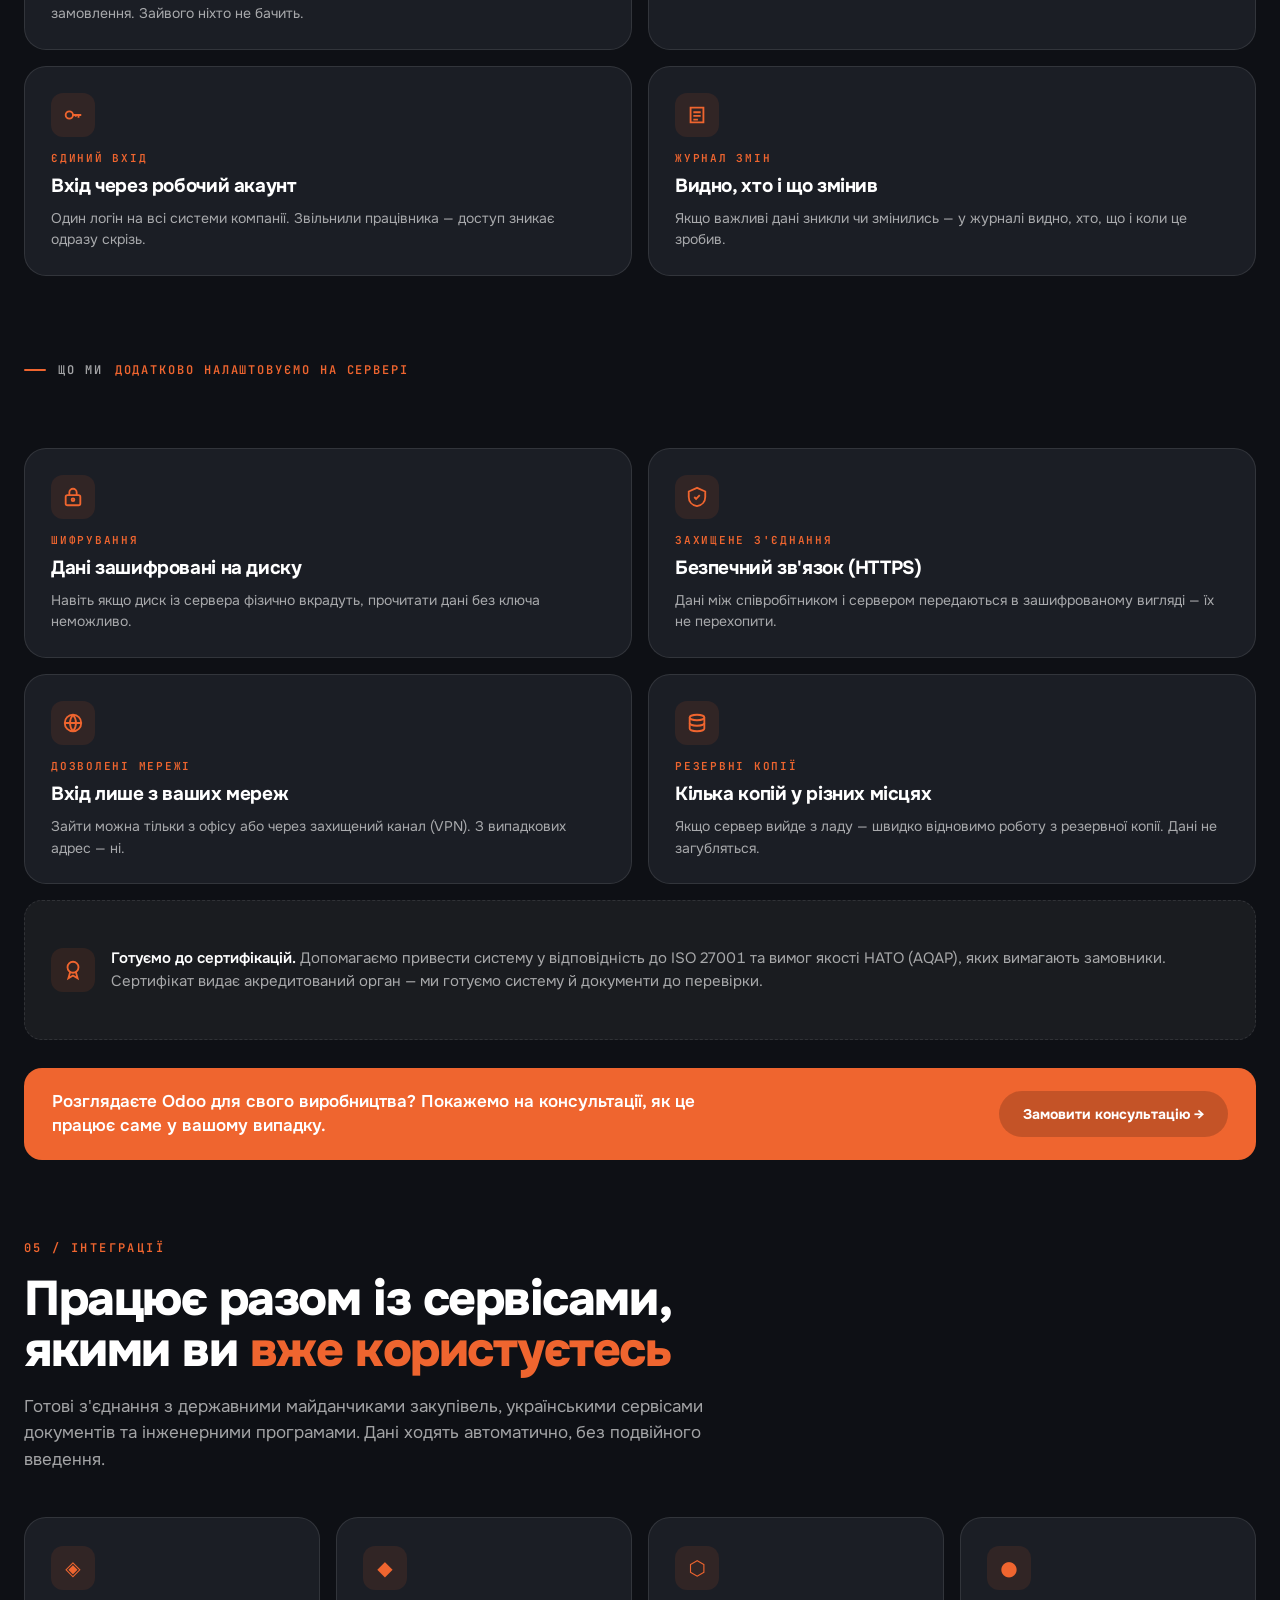
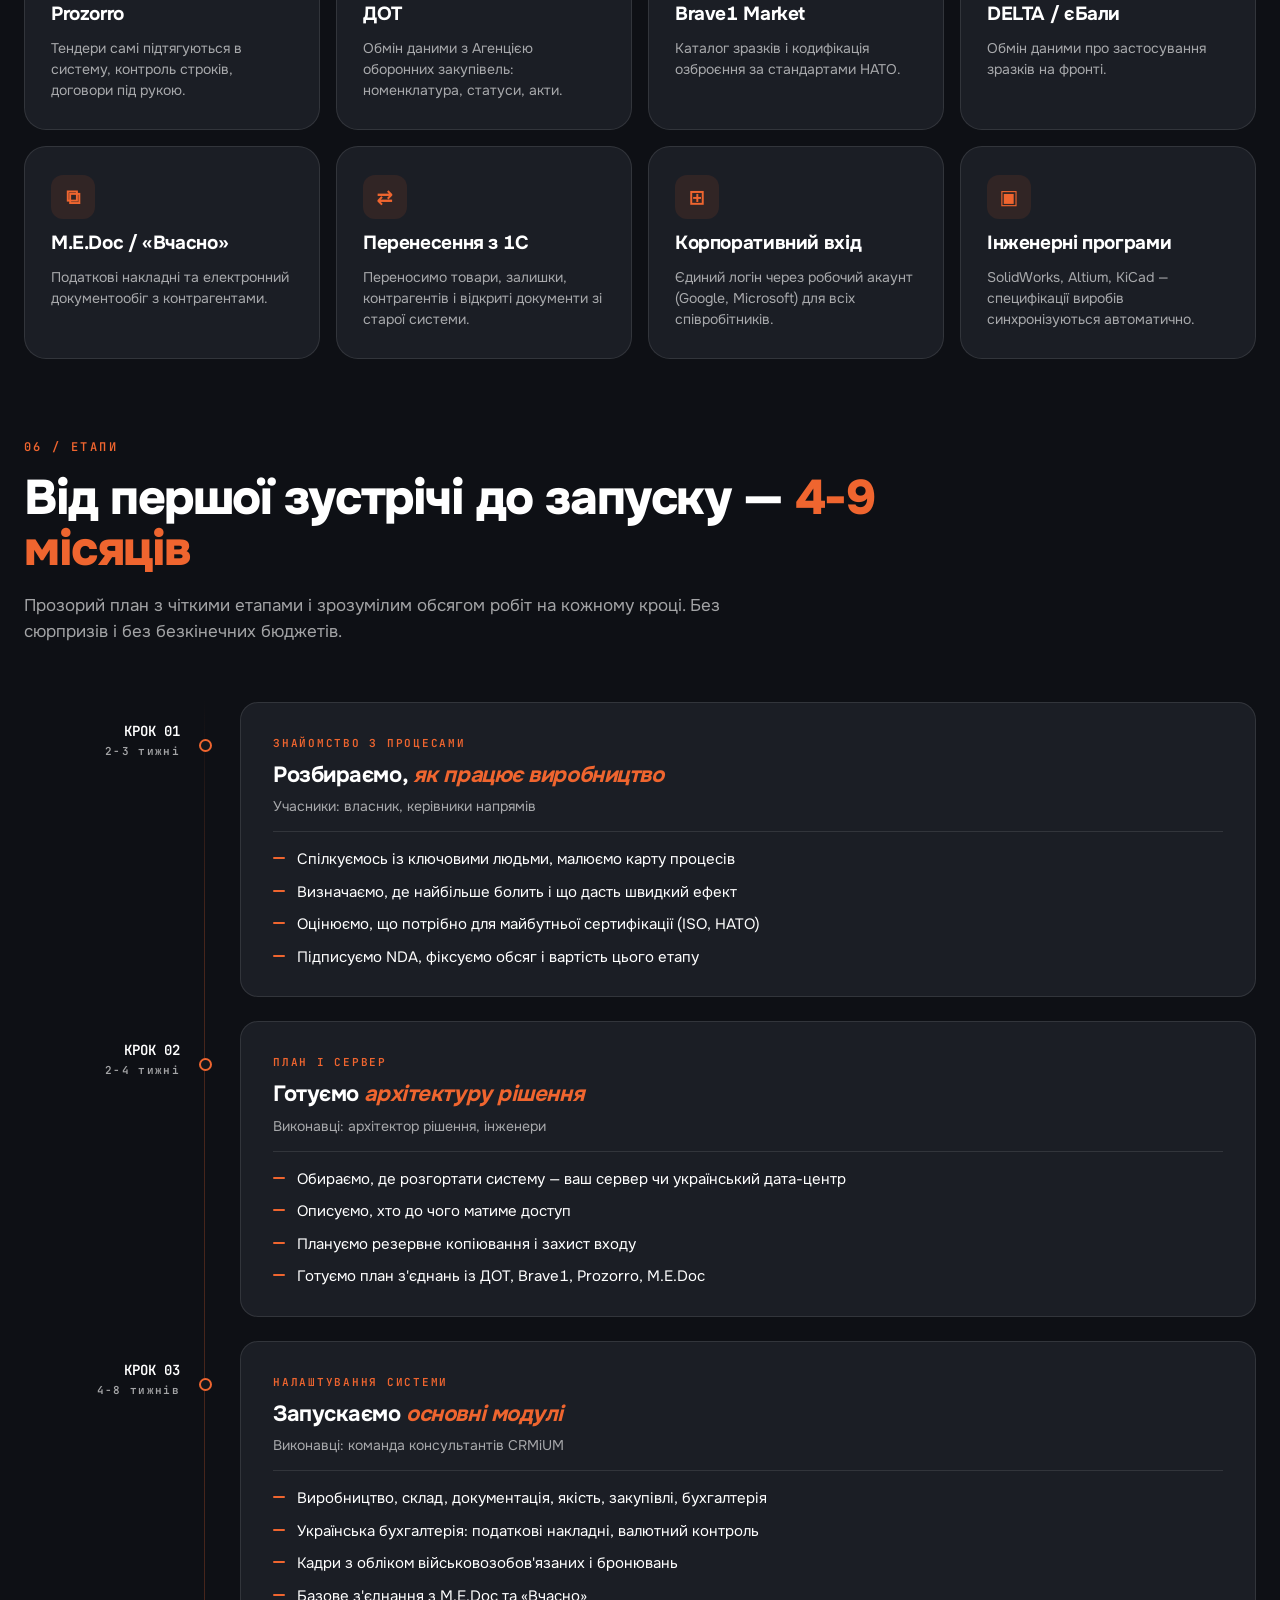
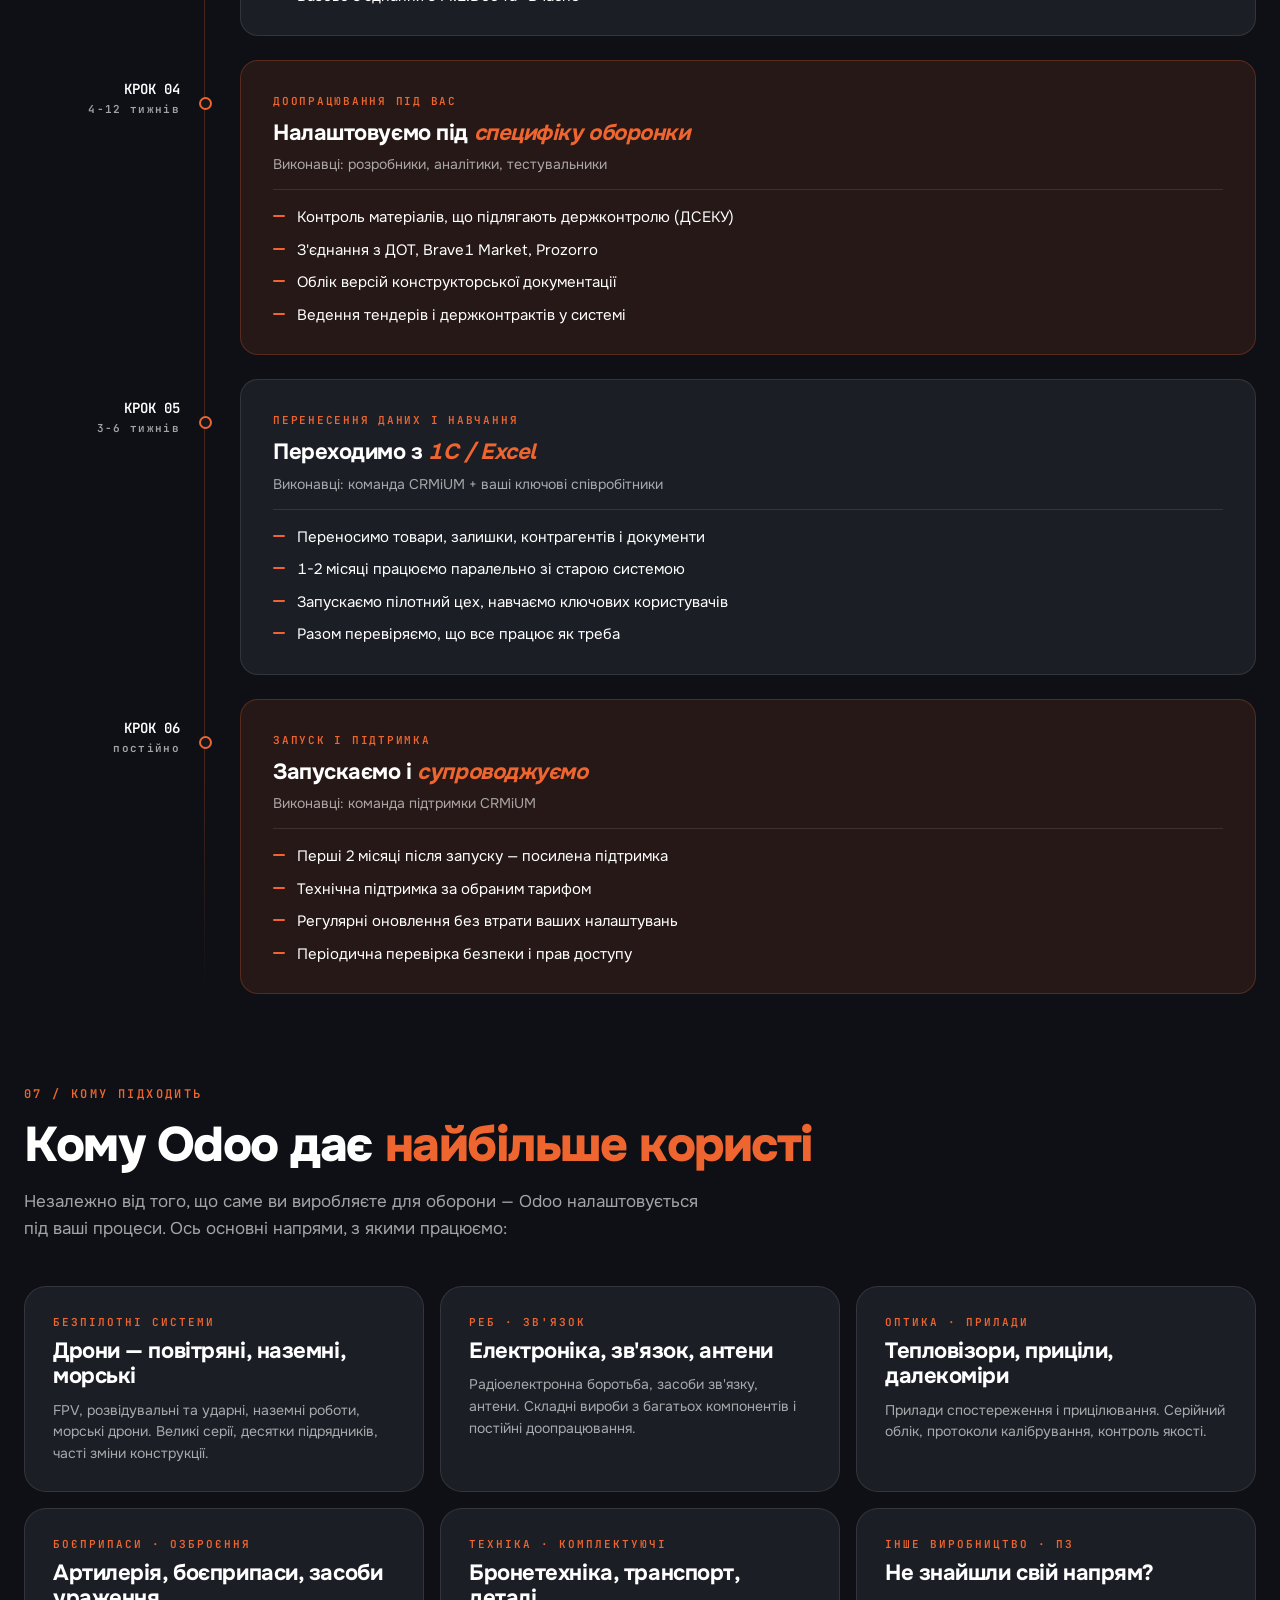
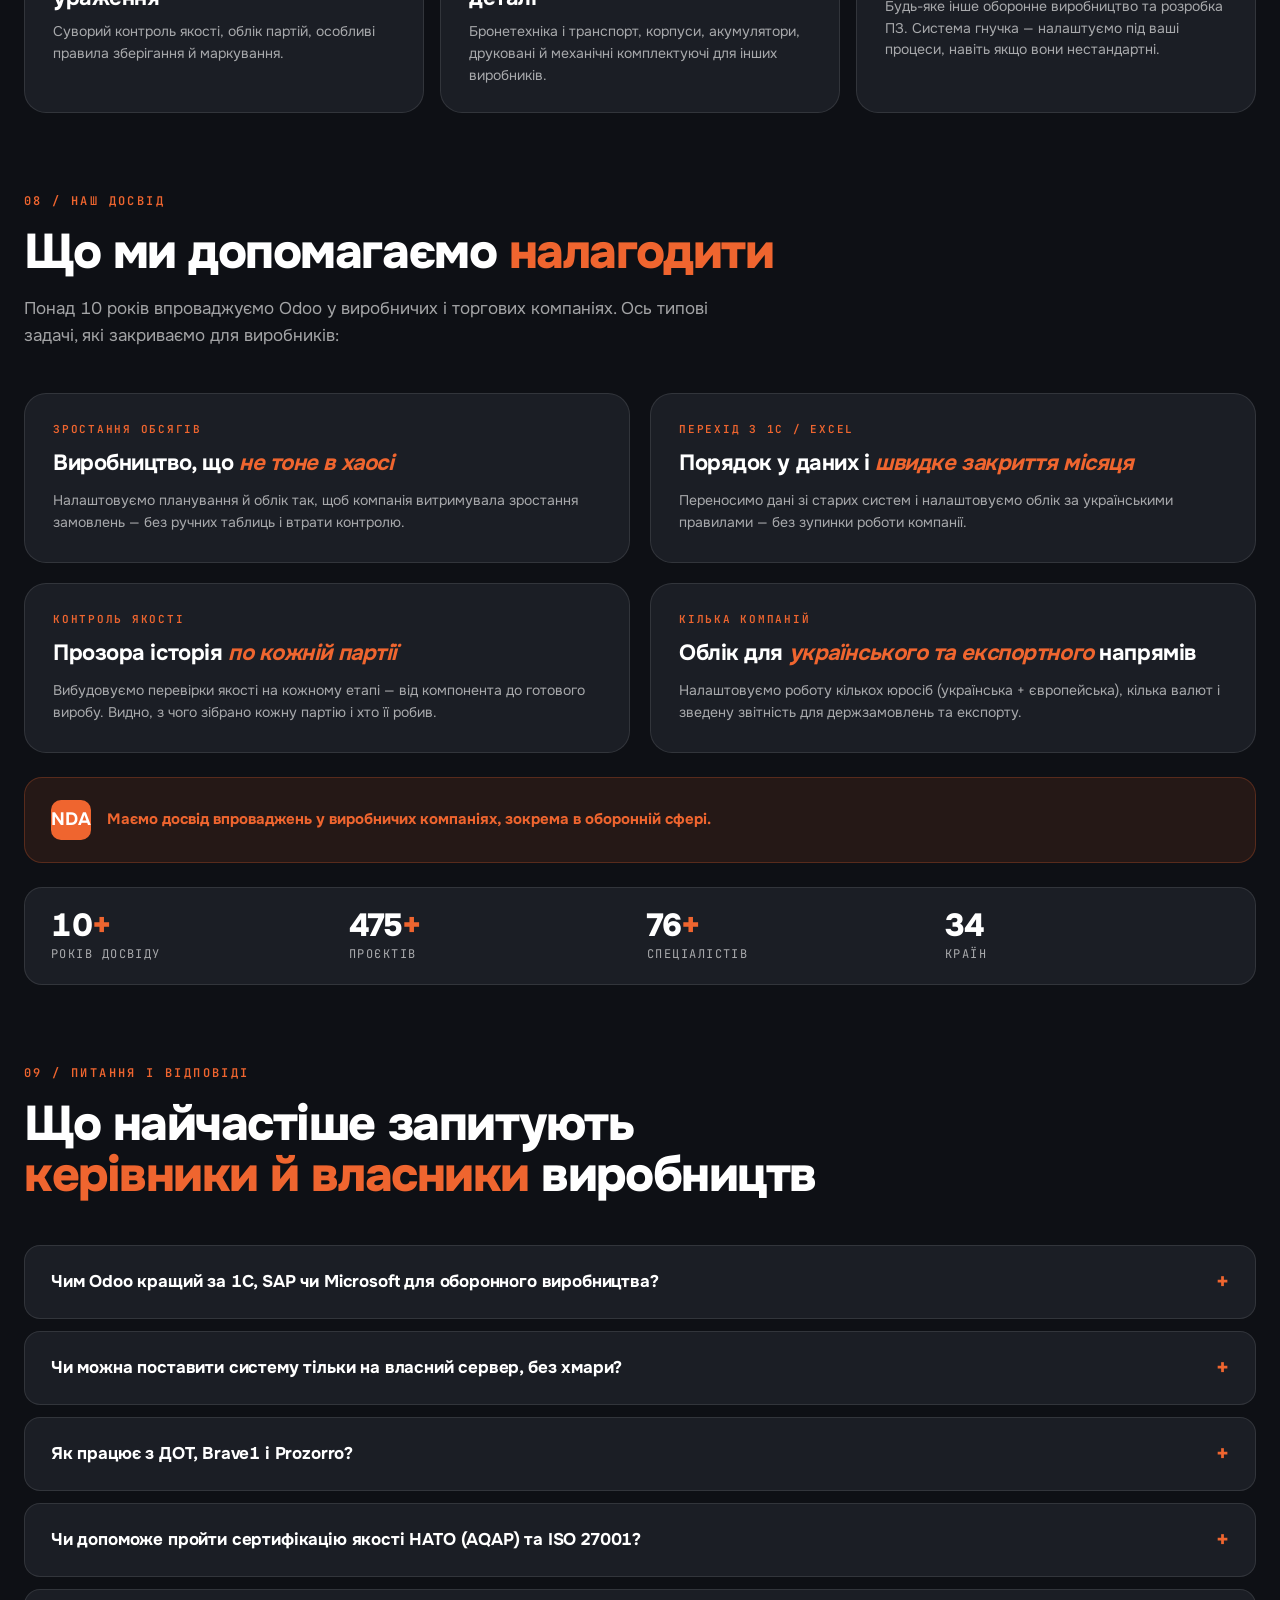
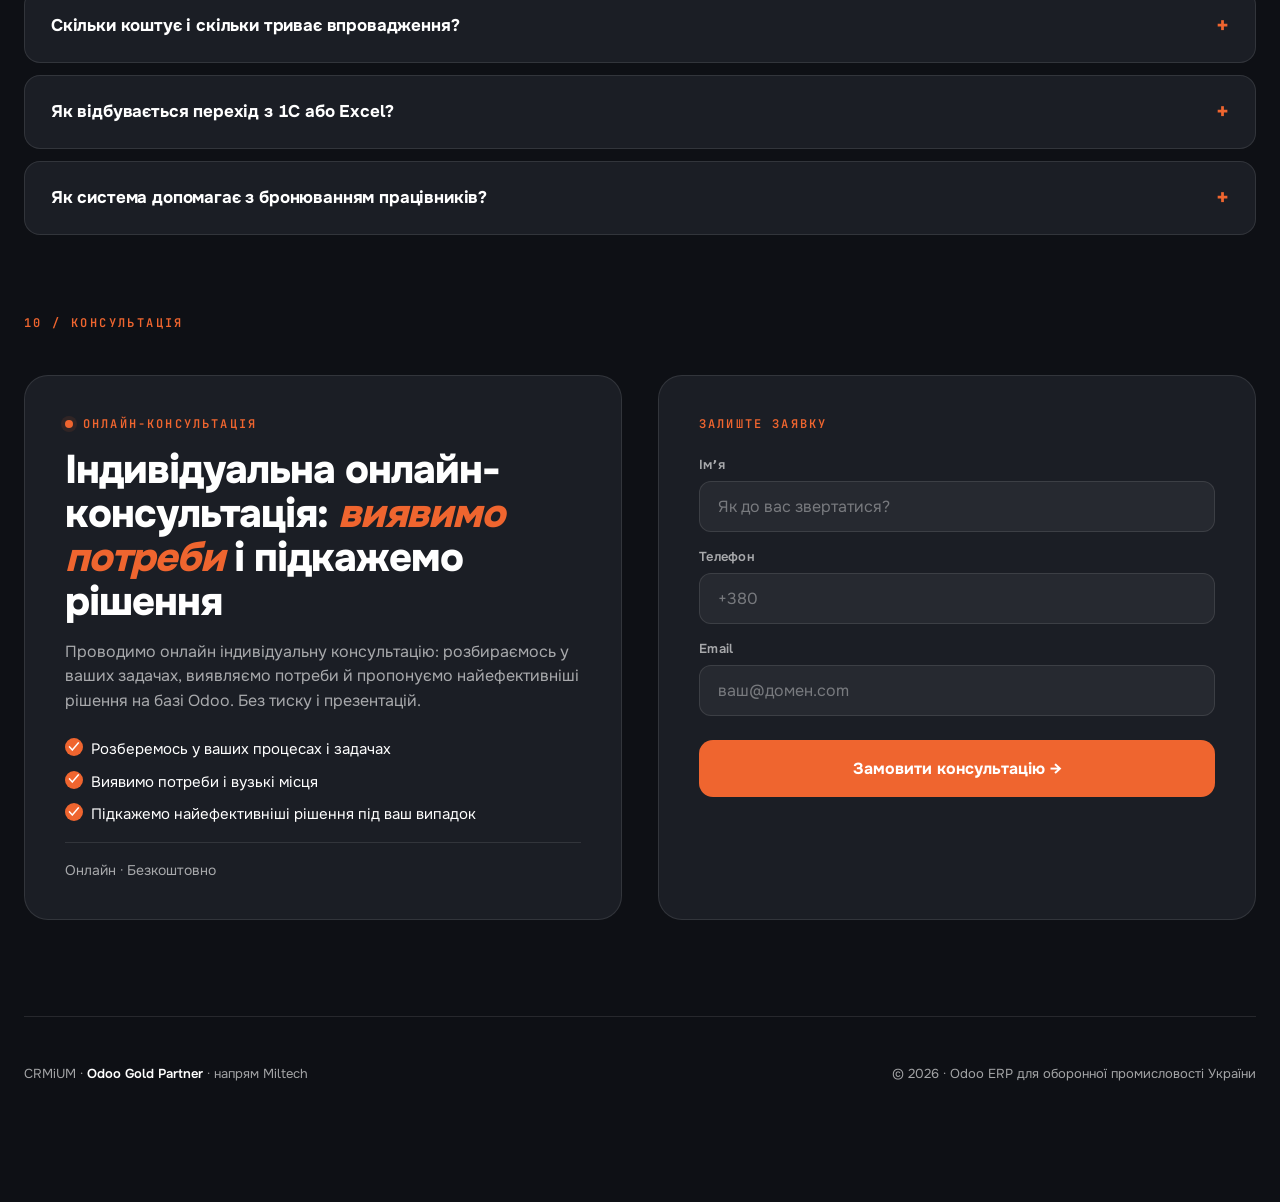
==== commit 4d086994: "v3 mobile: push drone image down under sticky topbar; make CTA in mobile menu a full button (works f" ====
--- a/crmium-miltech-v3/index.html
+++ b/crmium-miltech-v3/index.html
@@ -177,8 +177,30 @@
     width: 100%;
     height: auto;
     border-radius: 16px;
+    /* Опущена нижче від sticky-topbar — щоб не зливалась з ним */
+    margin-top: 40px;
     margin-bottom: 24px;
   }
+  /* Кнопка CTA у випадаючому меню — повноцінна кнопка, не вузька смужка
+     (працює і для <a>, і для <button> у PHP) */
+  body[data-concept="brand"] .br-mnav-cta {
+    display: block !important;
+    width: 100% !important;
+    padding: 16px 20px !important;
+    margin-top: 12px !important;
+    background: var(--c-acc) !important;
+    color: var(--c-acc-ink) !important;
+    font-family: var(--font-display) !important;
+    font-size: 16px !important;
+    font-weight: 700 !important;
+    line-height: 1 !important;
+    text-align: center !important;
+    border: none !important;
+    border-radius: 14px !important;
+    cursor: pointer !important;
+    box-sizing: border-box !important;
+  }
+  body[data-concept="brand"] .br-mnav-cta:hover { background: var(--c-acc-hover) !important; }
   body[data-concept="brand"] .br-hero--photo .br-eyebrow { margin-bottom: 18px; }
   body[data-concept="brand"] .br-hero--photo .br-h1,
   body[data-concept="brand"] .br-hero--photo .br-lead { max-width: 100%; }
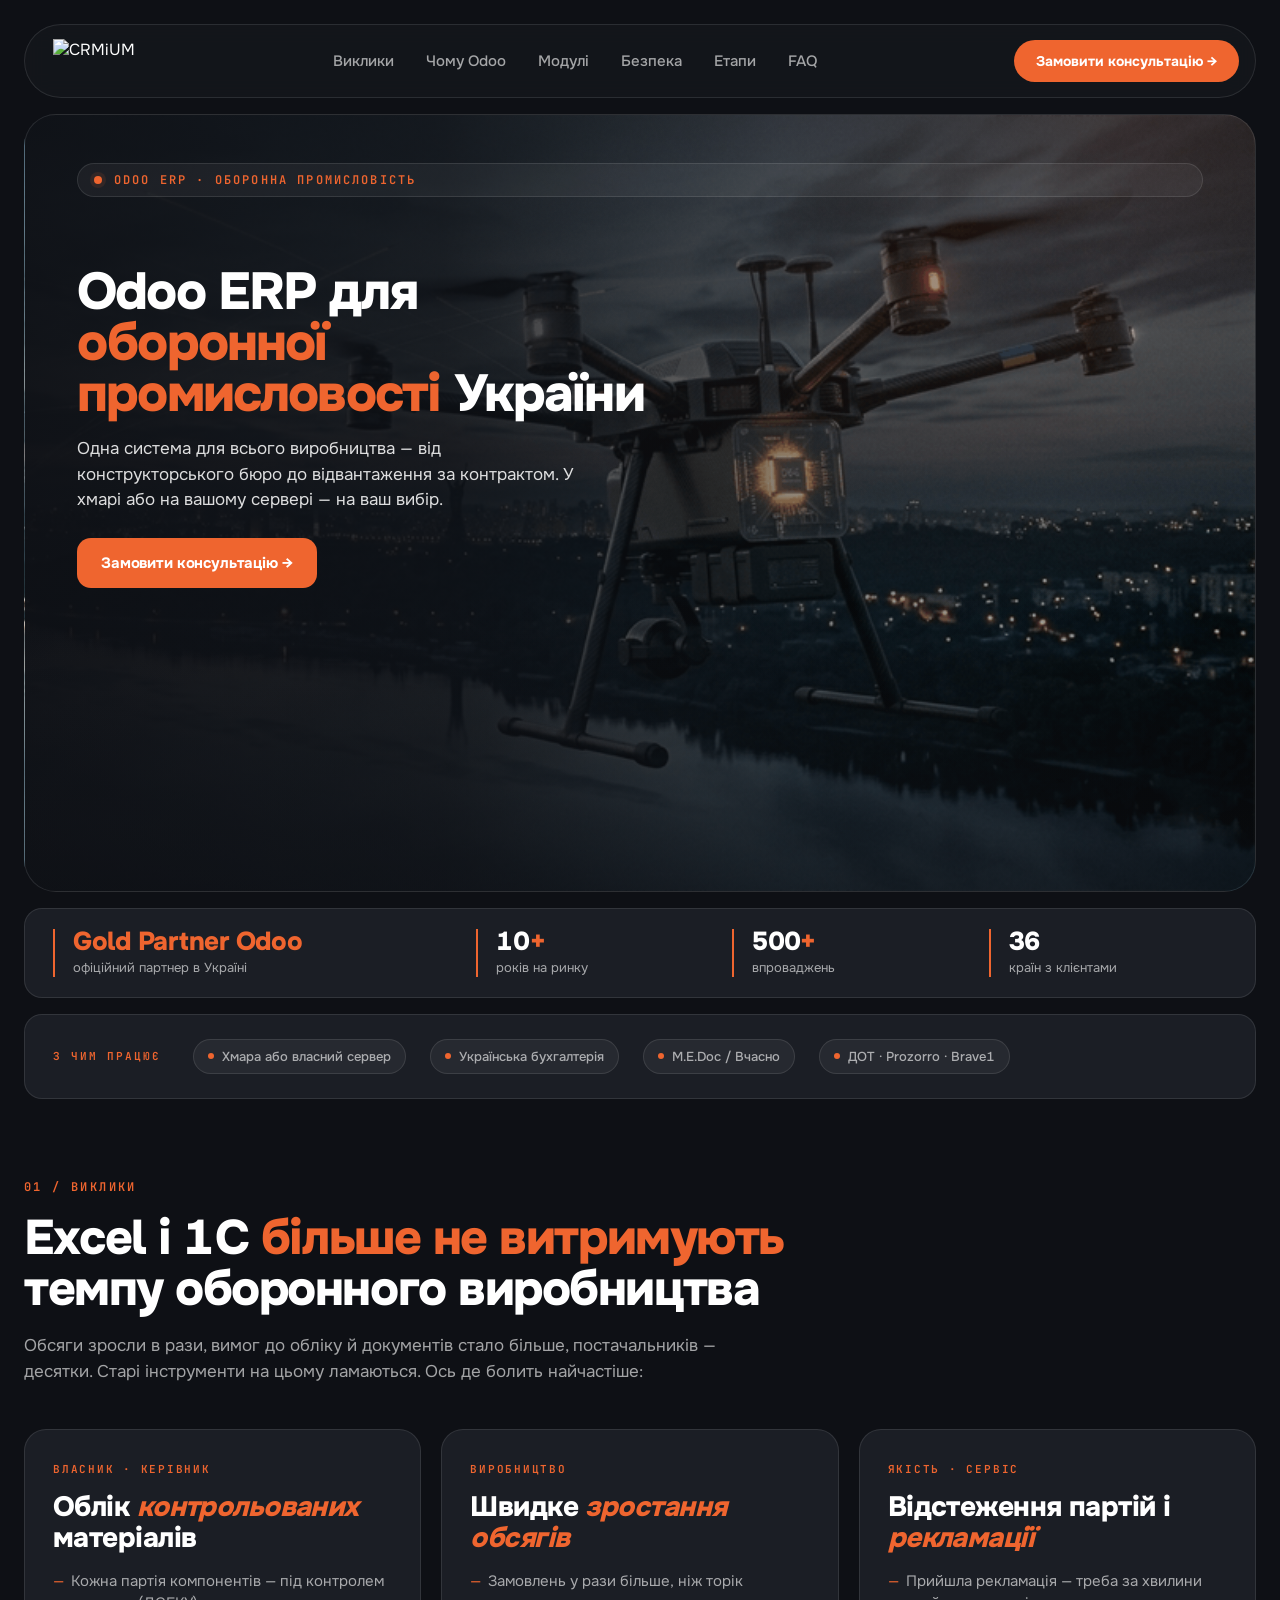
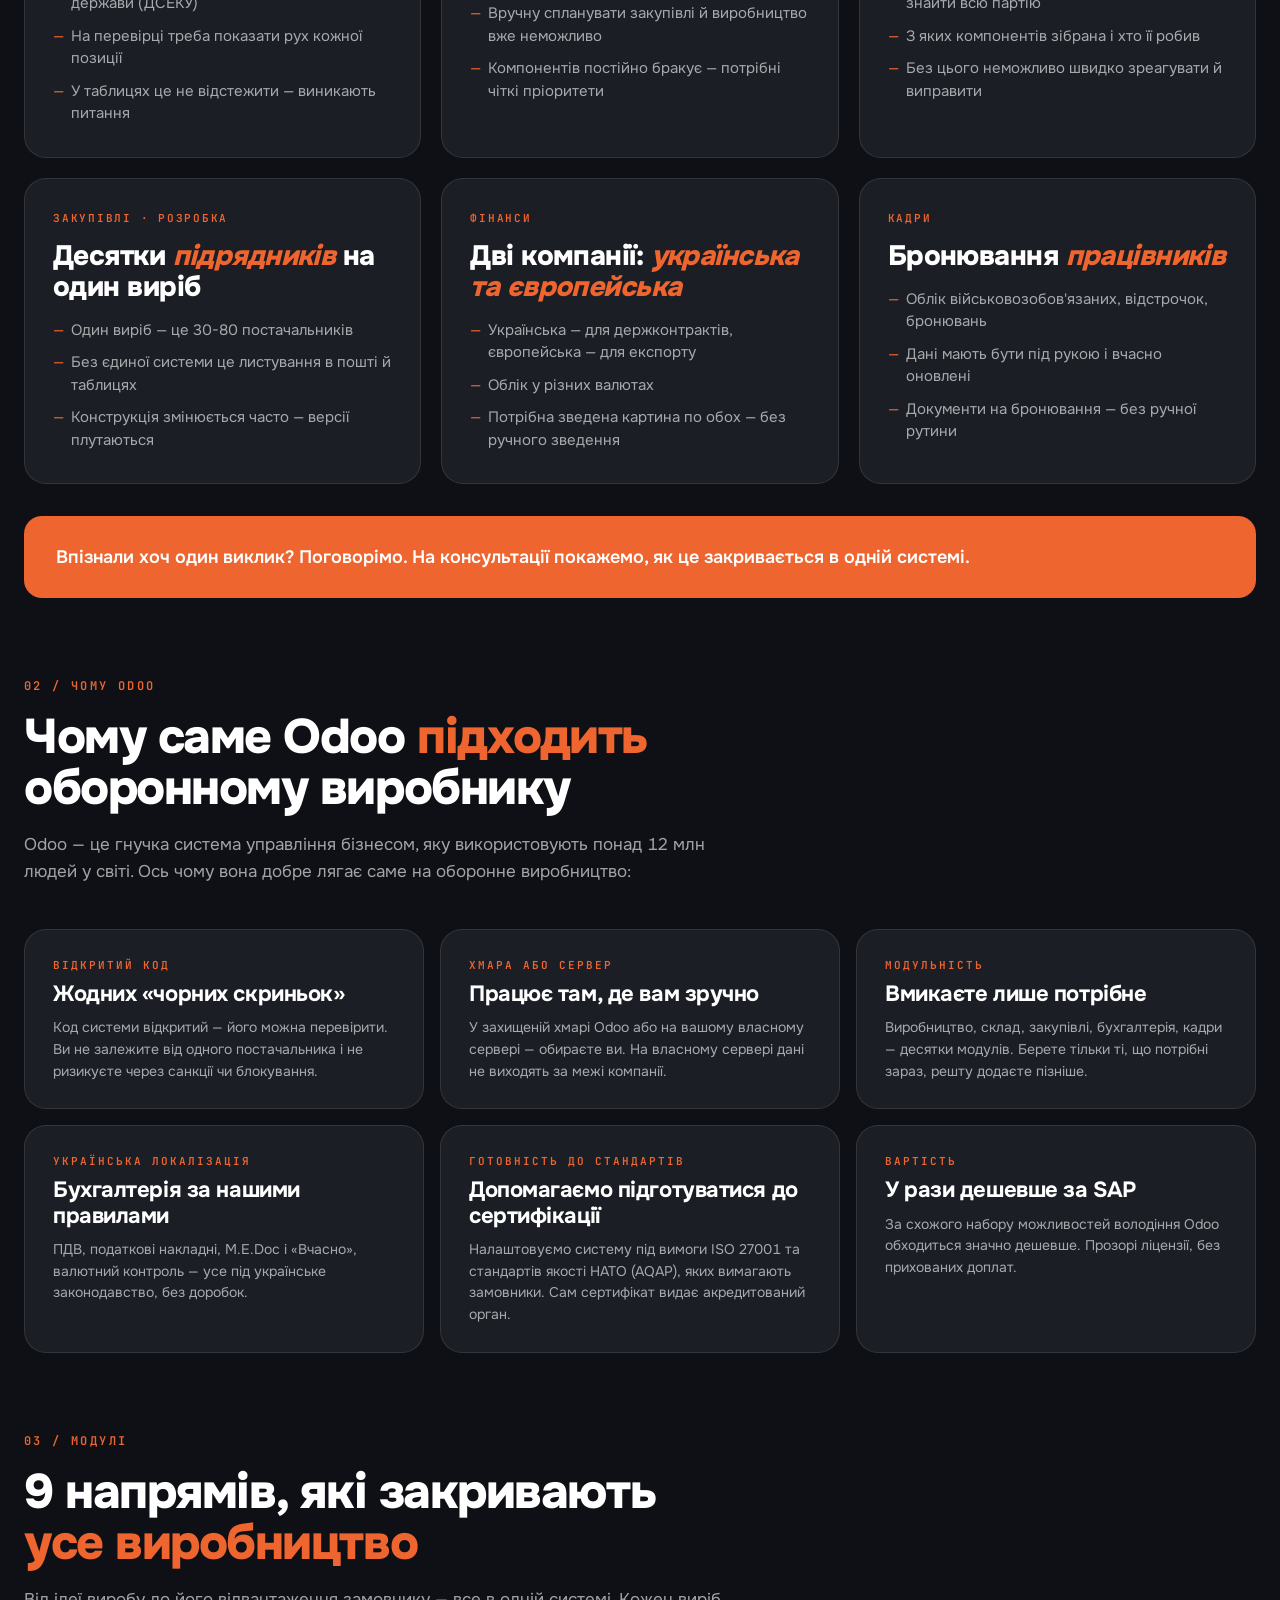
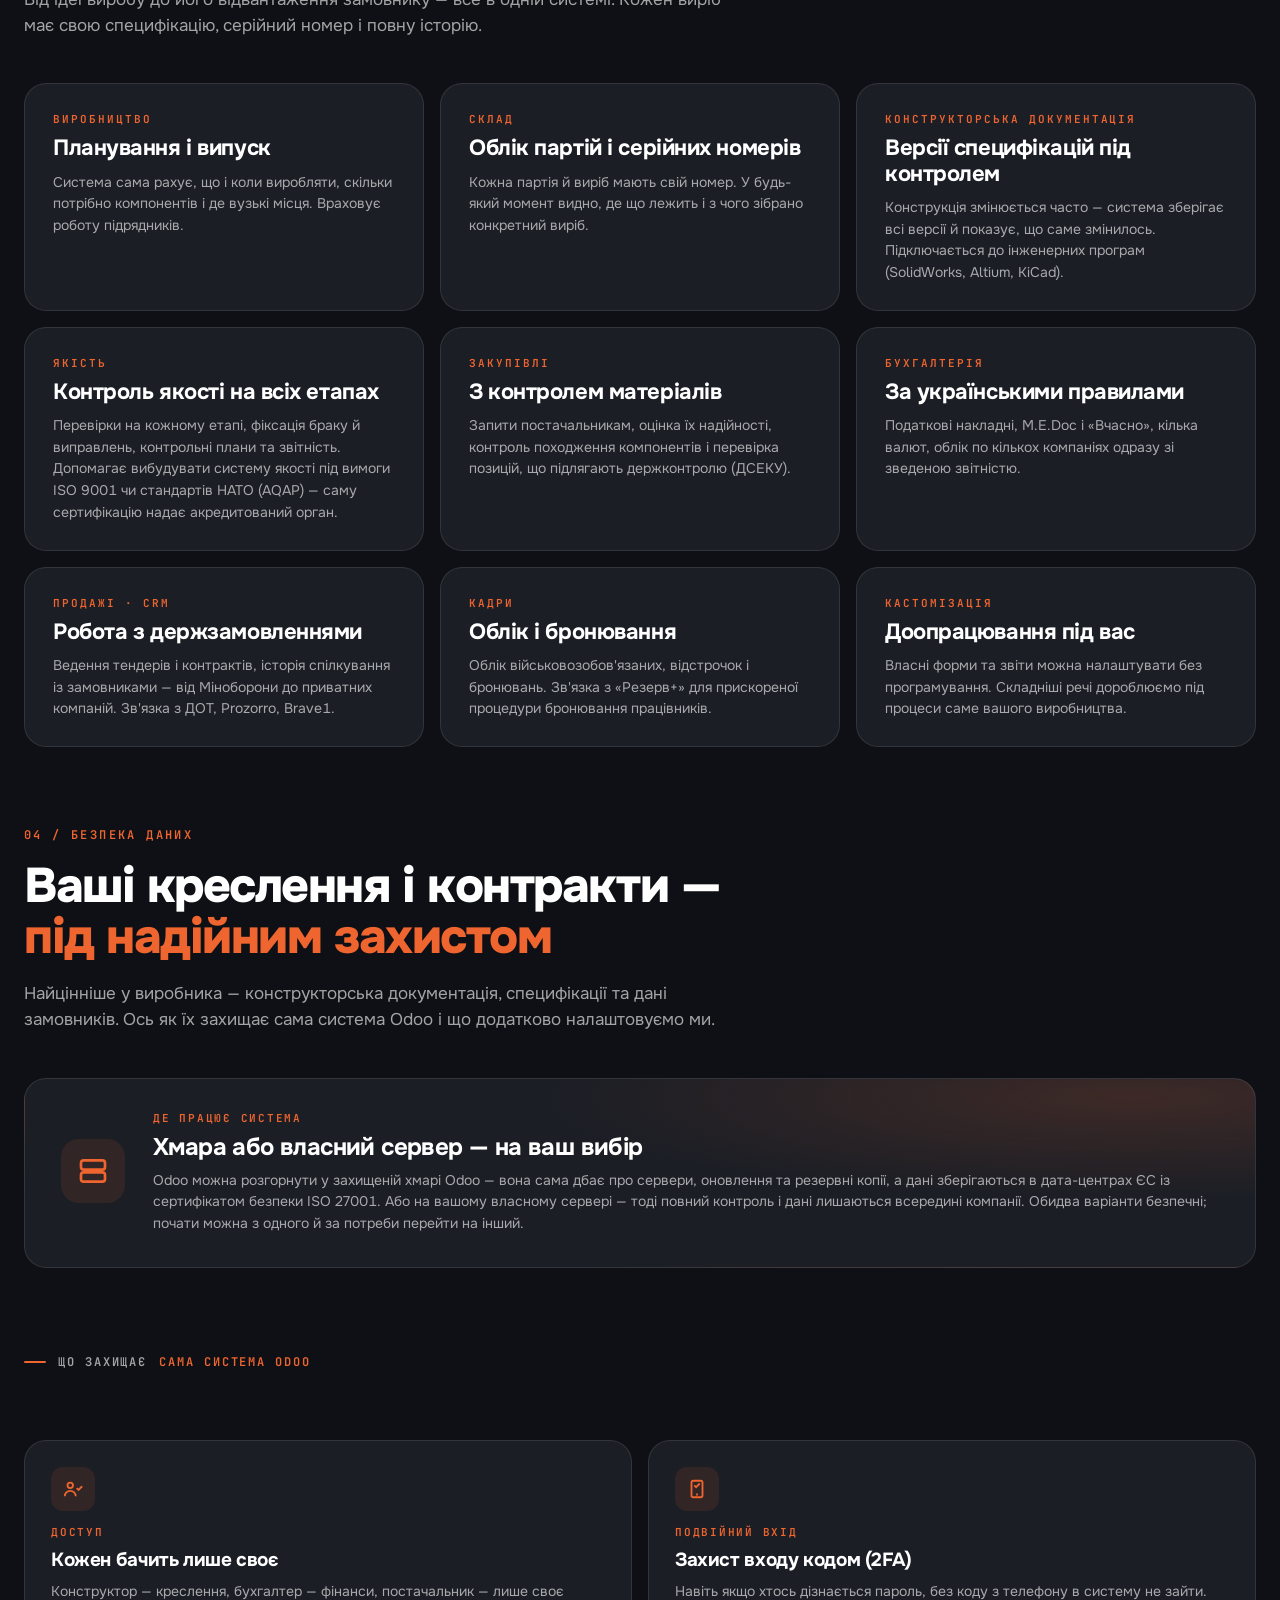
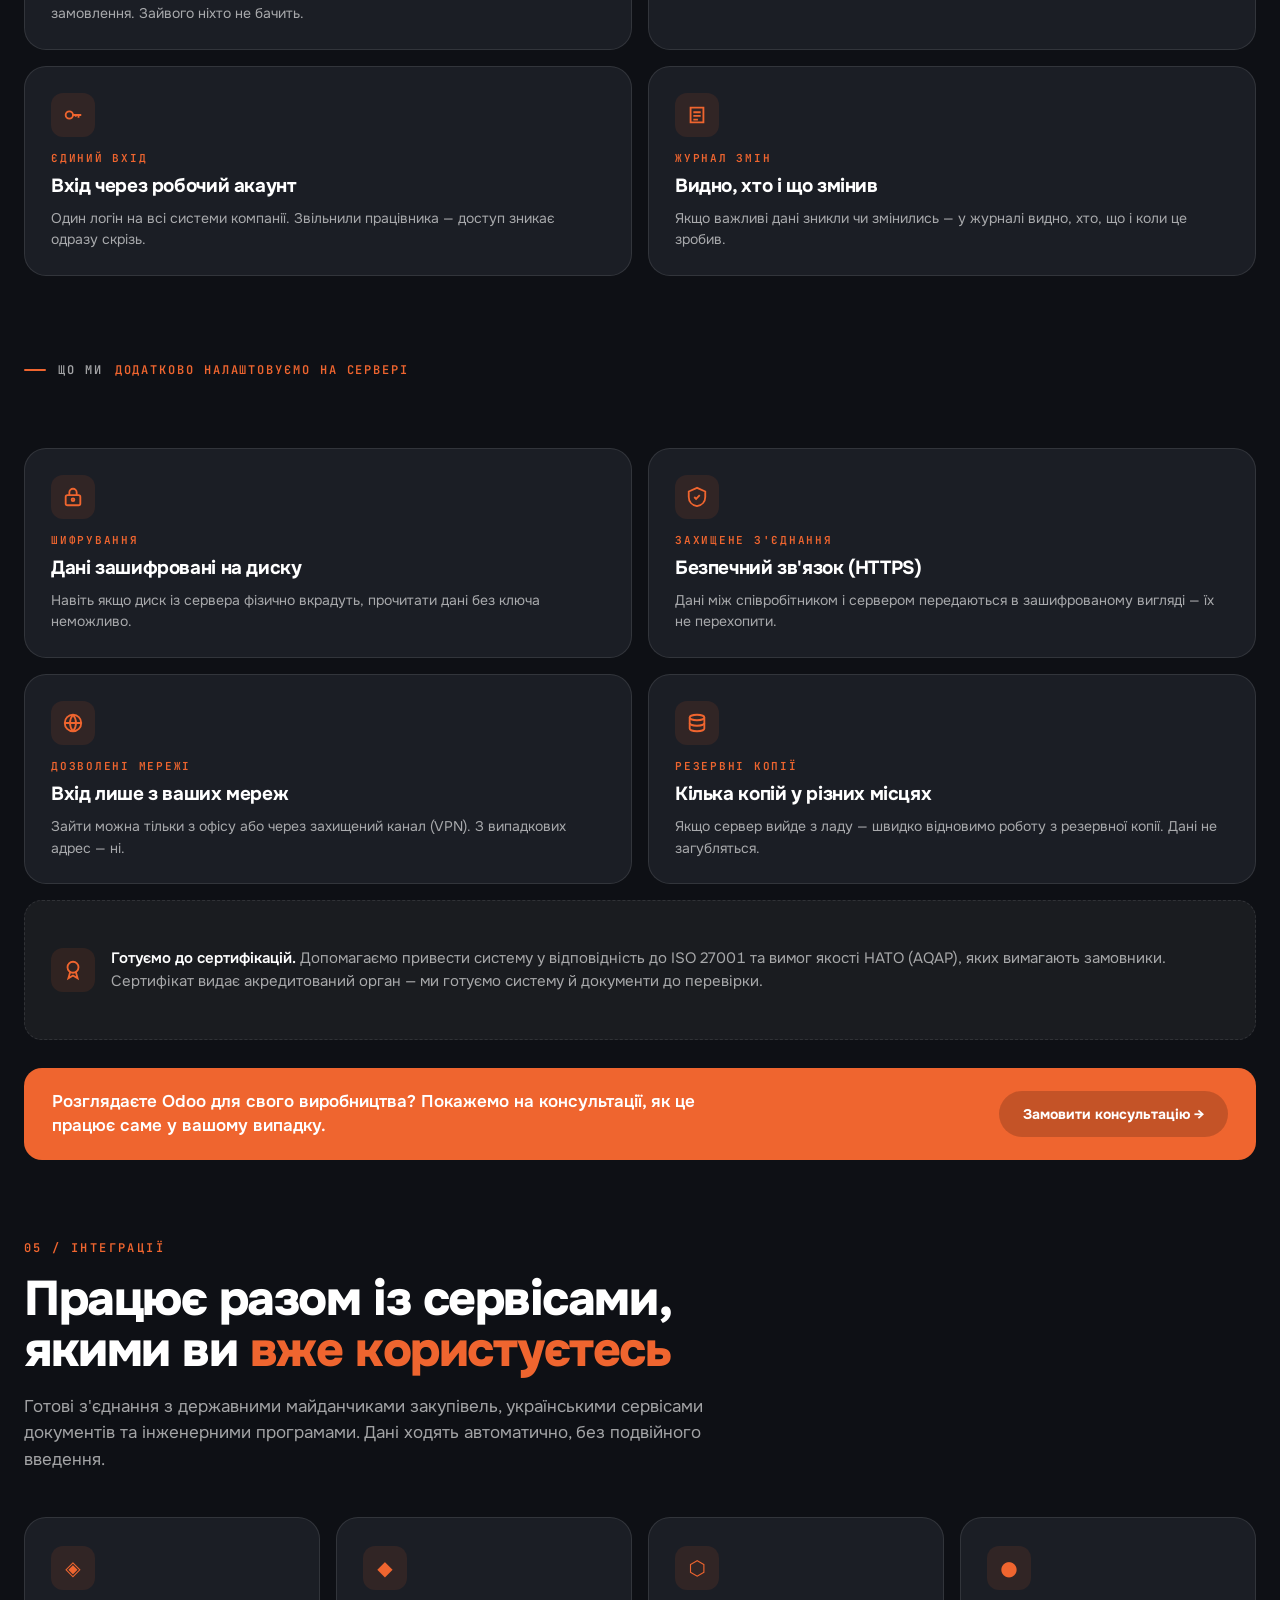
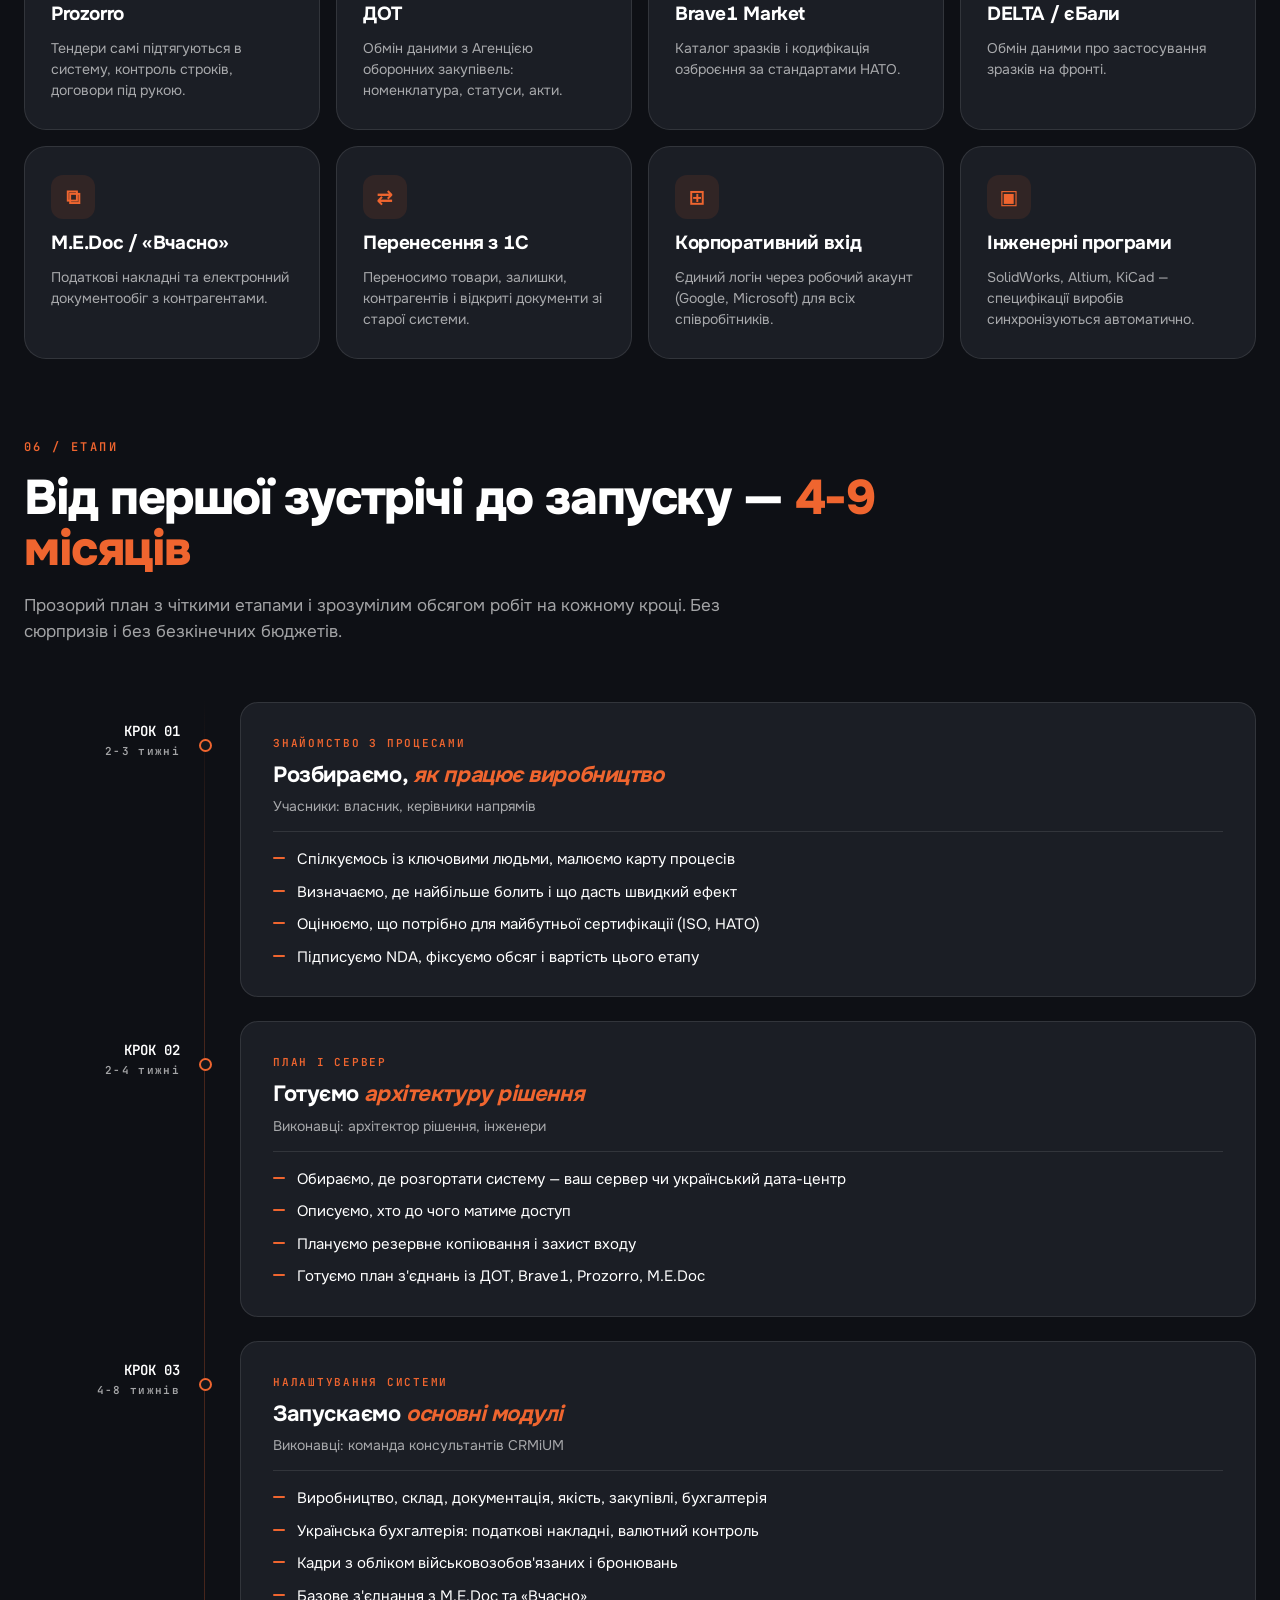
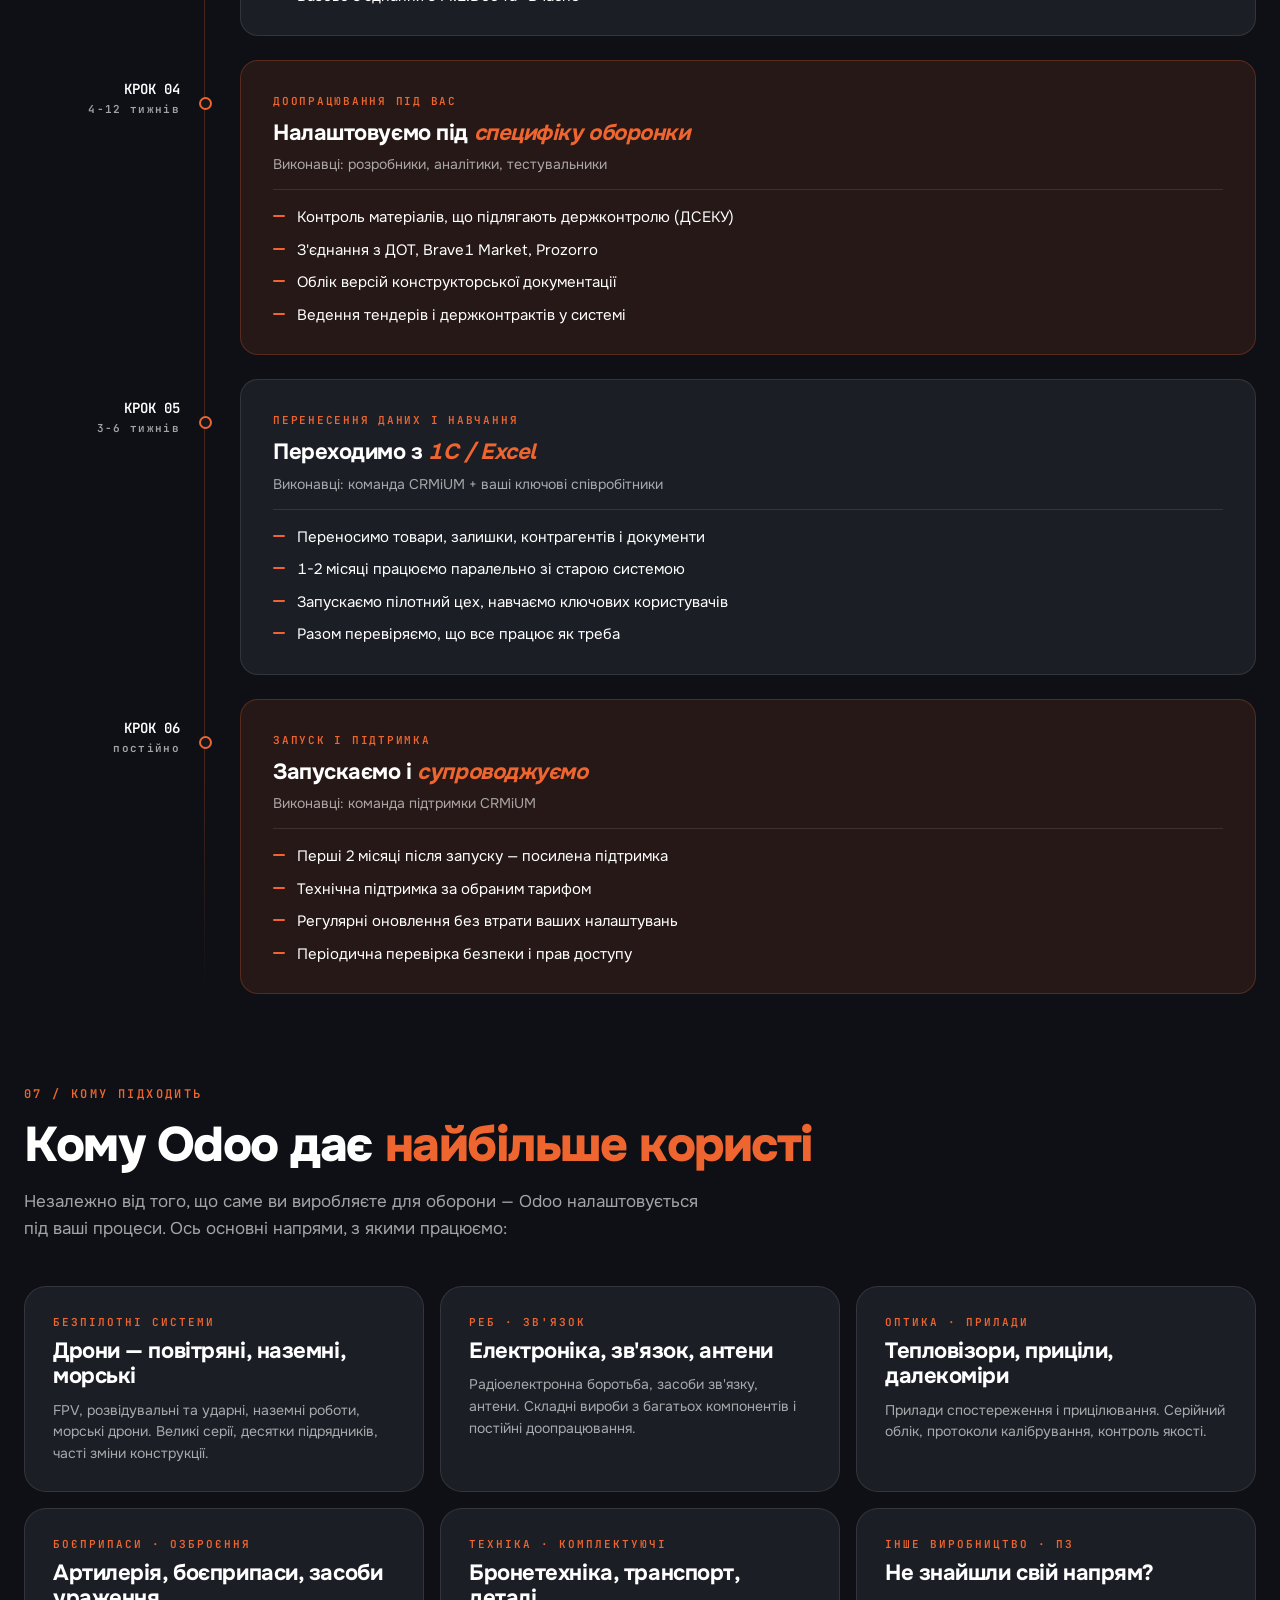
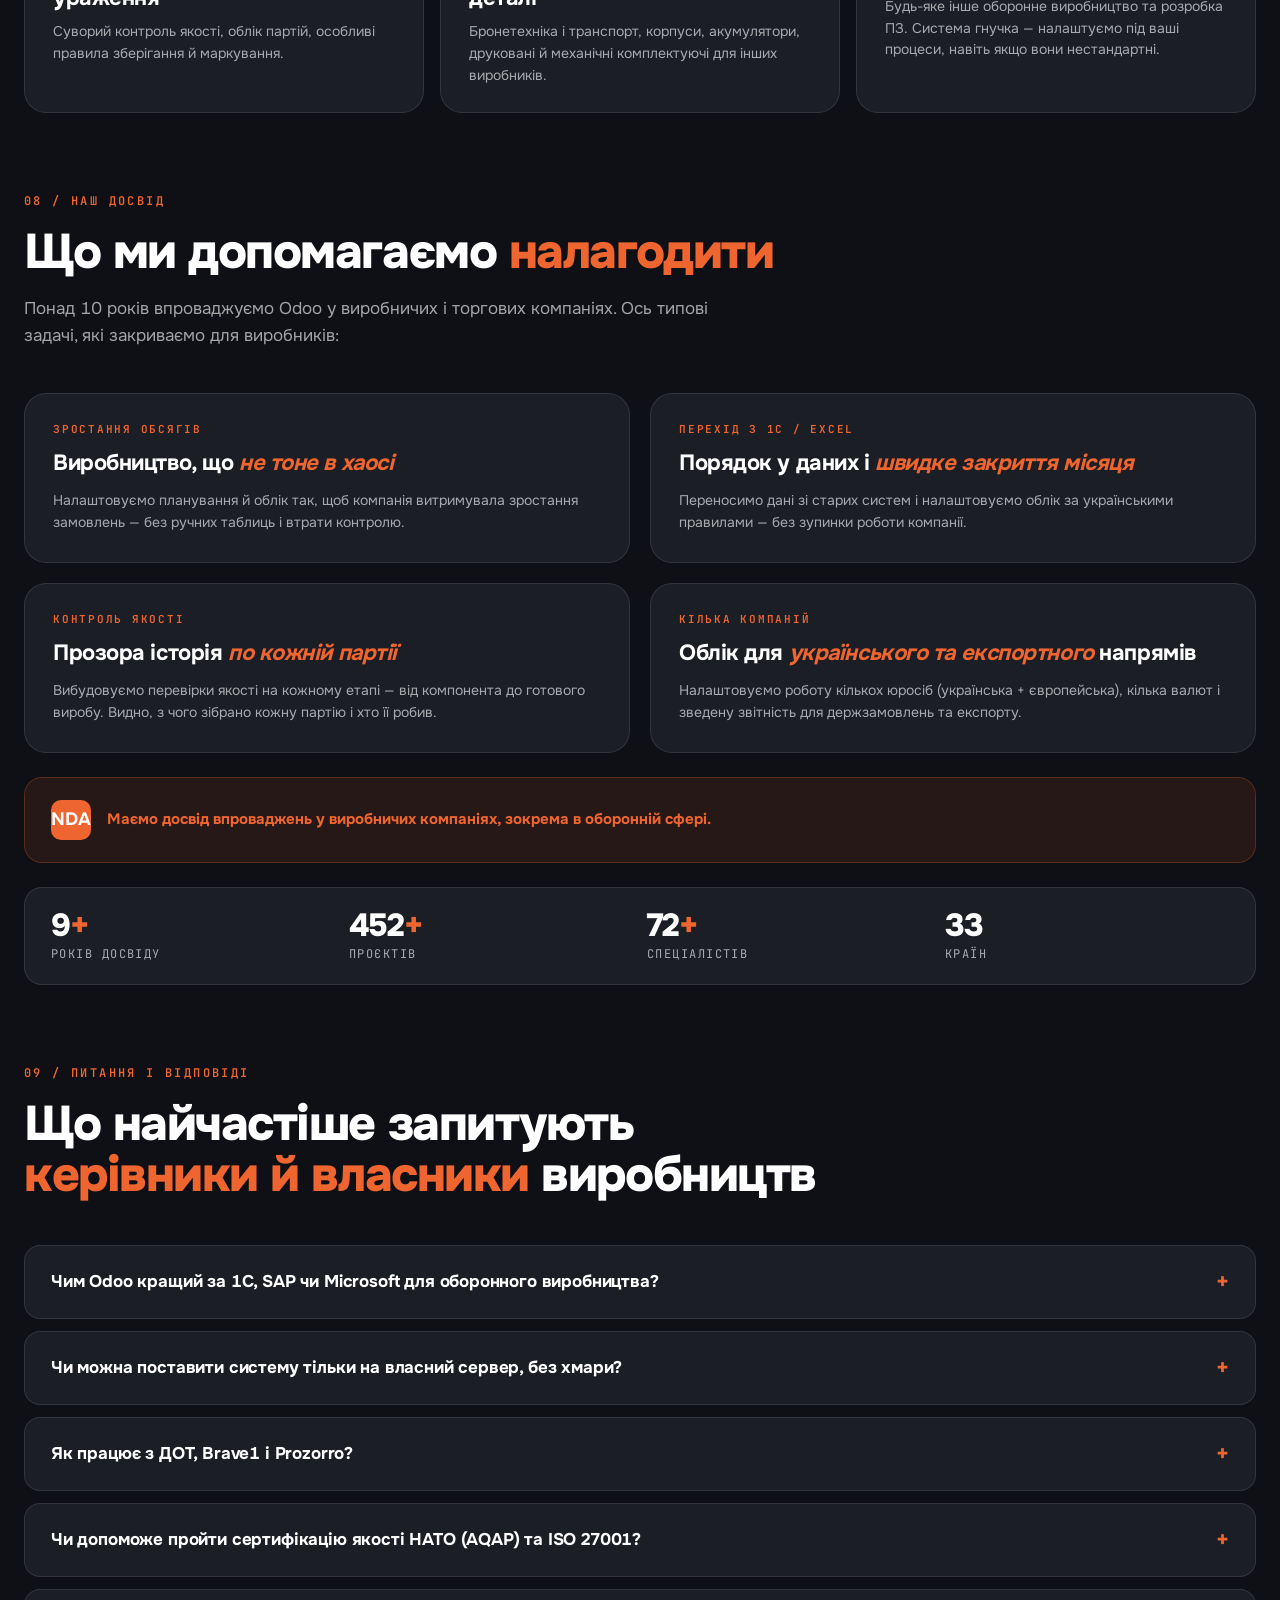
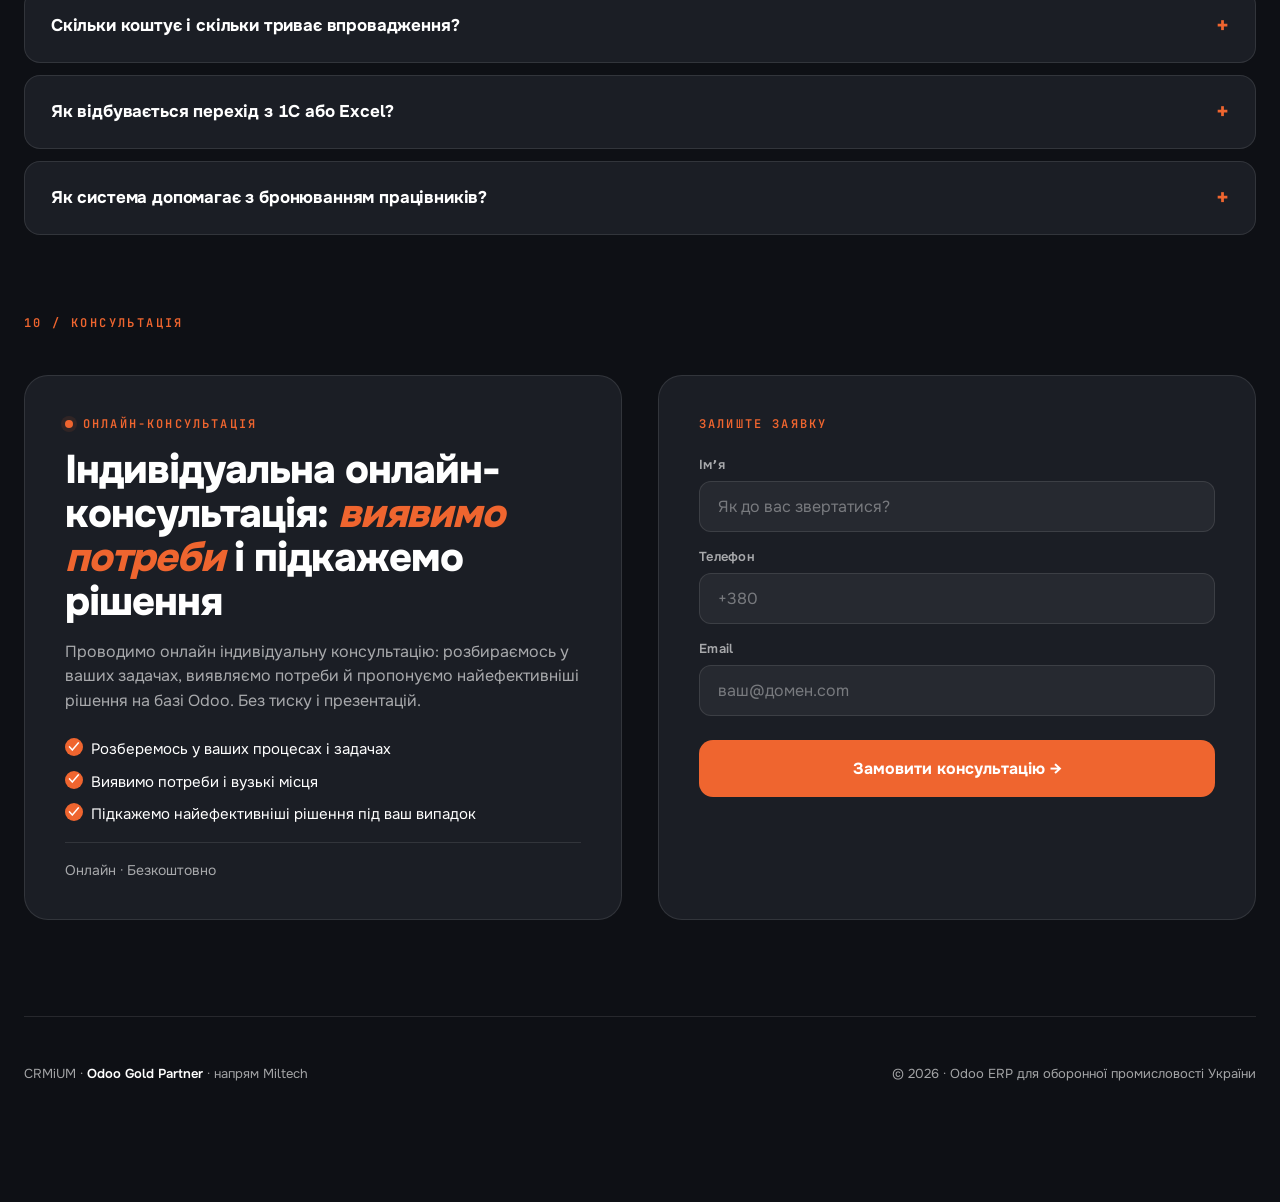
==== commit 5cd420d3: "v3 mobile: switch image offset to hero padding-top:80 (more reliable than child margin-top on real d" ====
--- a/crmium-miltech-v3/index.html
+++ b/crmium-miltech-v3/index.html
@@ -164,7 +164,9 @@
   /* Mobile: картинка зверху окремим блоком, текст і кнопка — нижче */
   body[data-concept="brand"] .br-hero--photo {
     min-height: 0;
-    padding: 16px 16px 28px;
+    /* Великий padding-top, щоб картинка точно йшла НИЖЧЕ за sticky-topbar
+       (включно з його blur-ефектом). Padding надійніший за margin-top на дитині. */
+    padding: 80px 16px 28px;
     background: var(--c-bg);
     border-radius: 24px;
     display: flex;
@@ -177,8 +179,7 @@
     width: 100%;
     height: auto;
     border-radius: 16px;
-    /* Опущена нижче від sticky-topbar — щоб не зливалась з ним */
-    margin-top: 40px;
+    margin-top: 0;
     margin-bottom: 24px;
   }
   /* Кнопка CTA у випадаючому меню — повноцінна кнопка, не вузька смужка
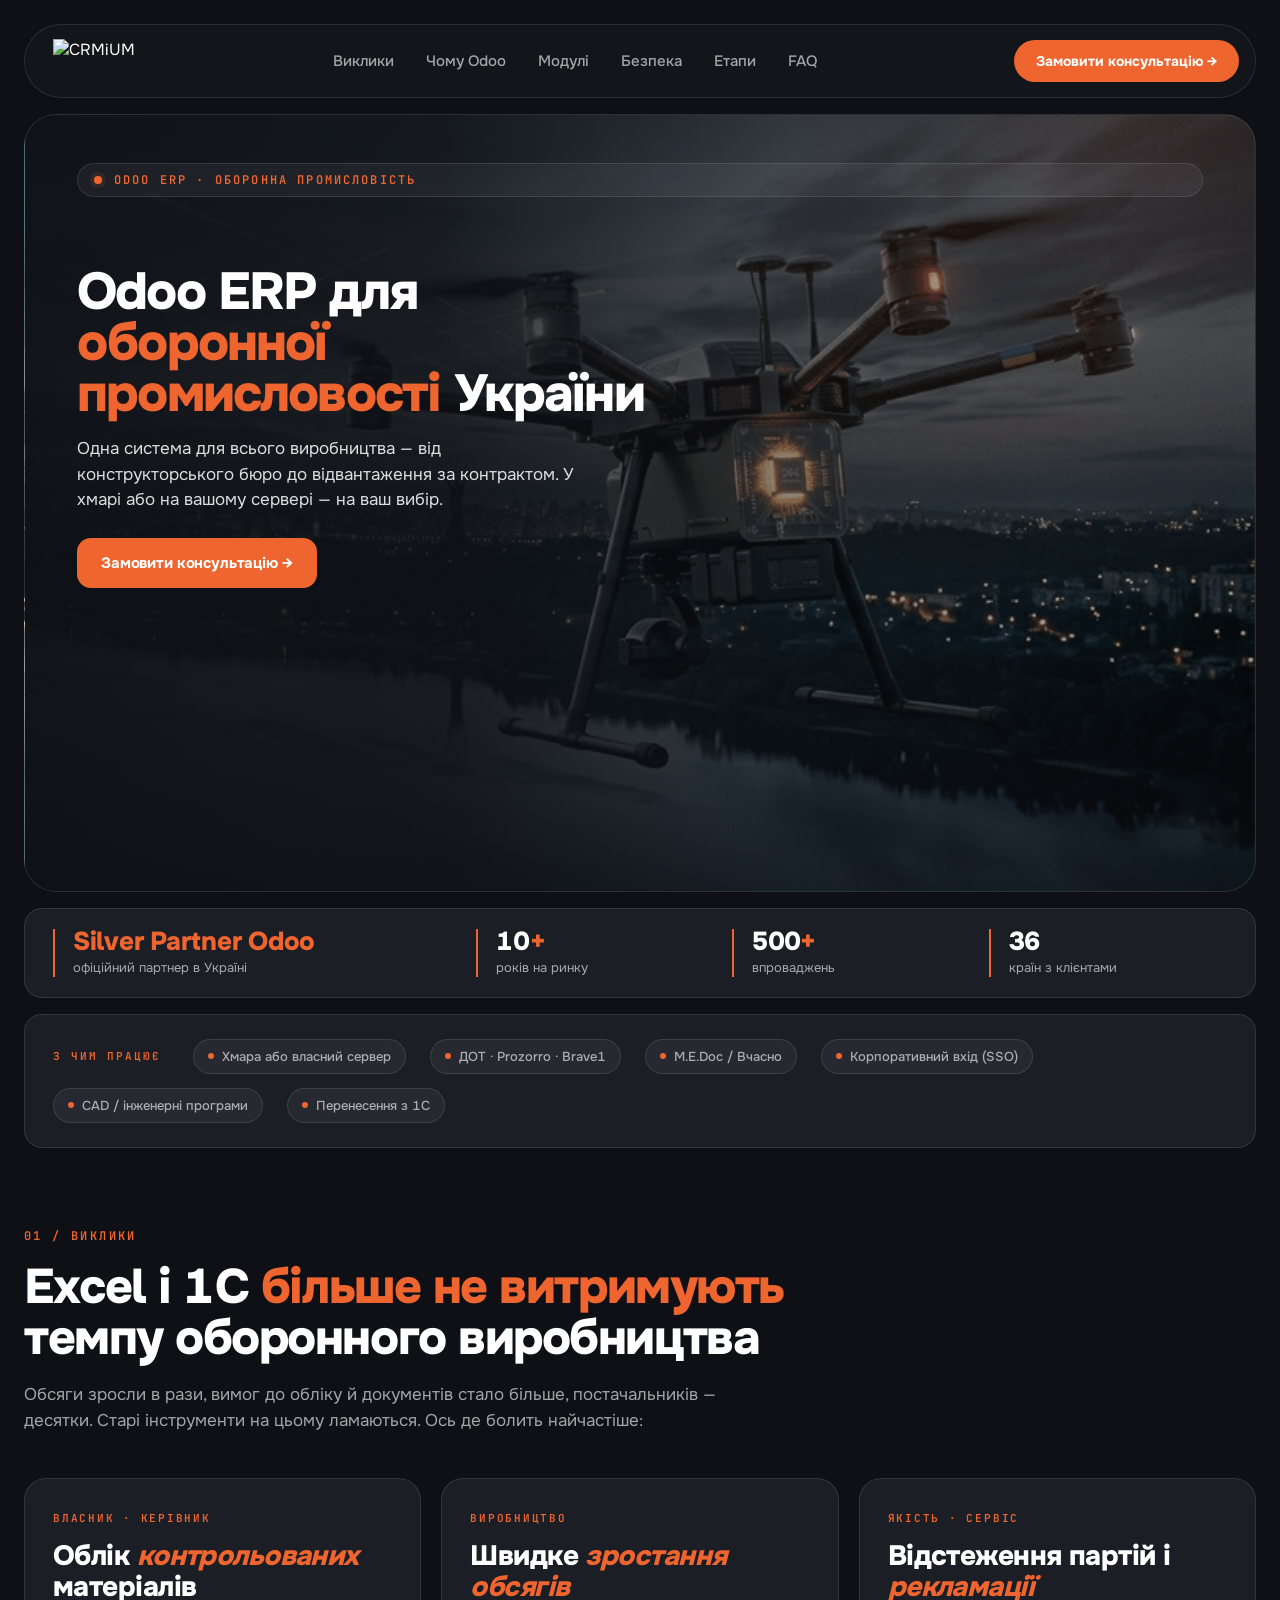
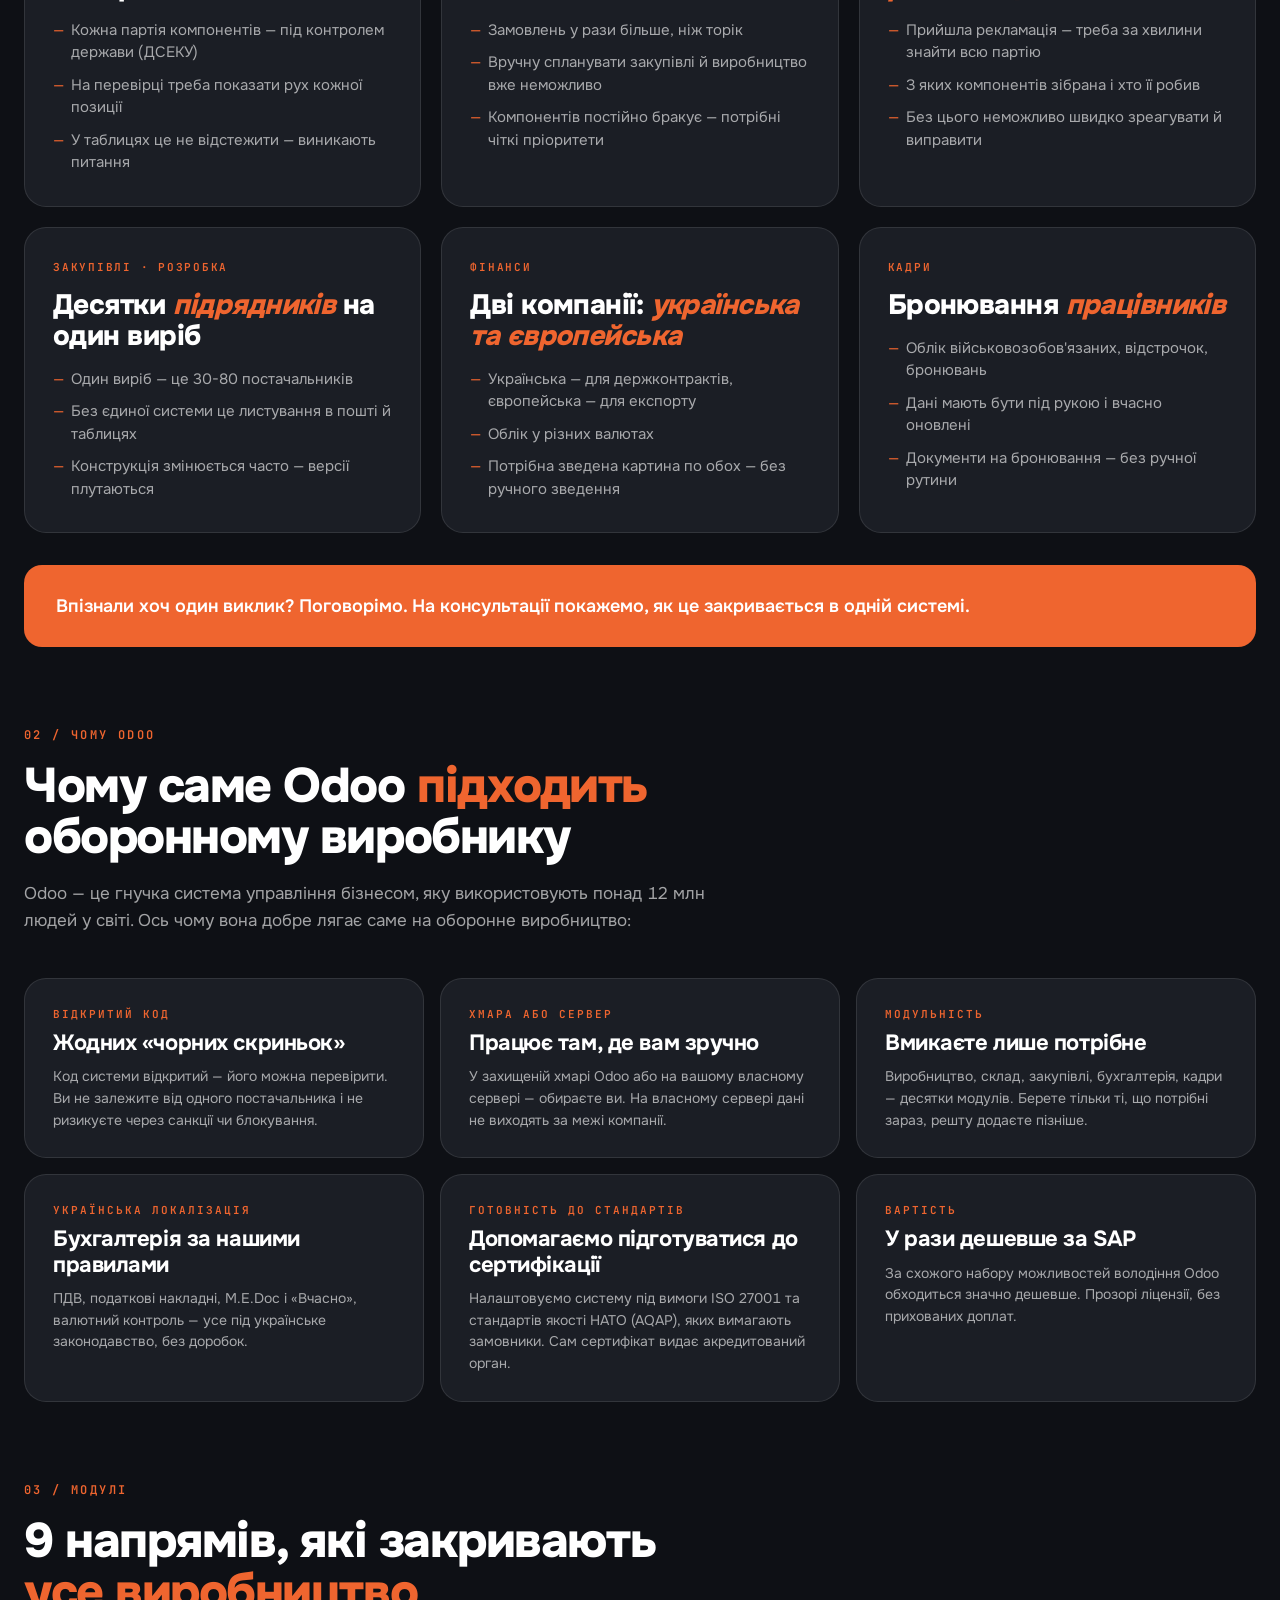
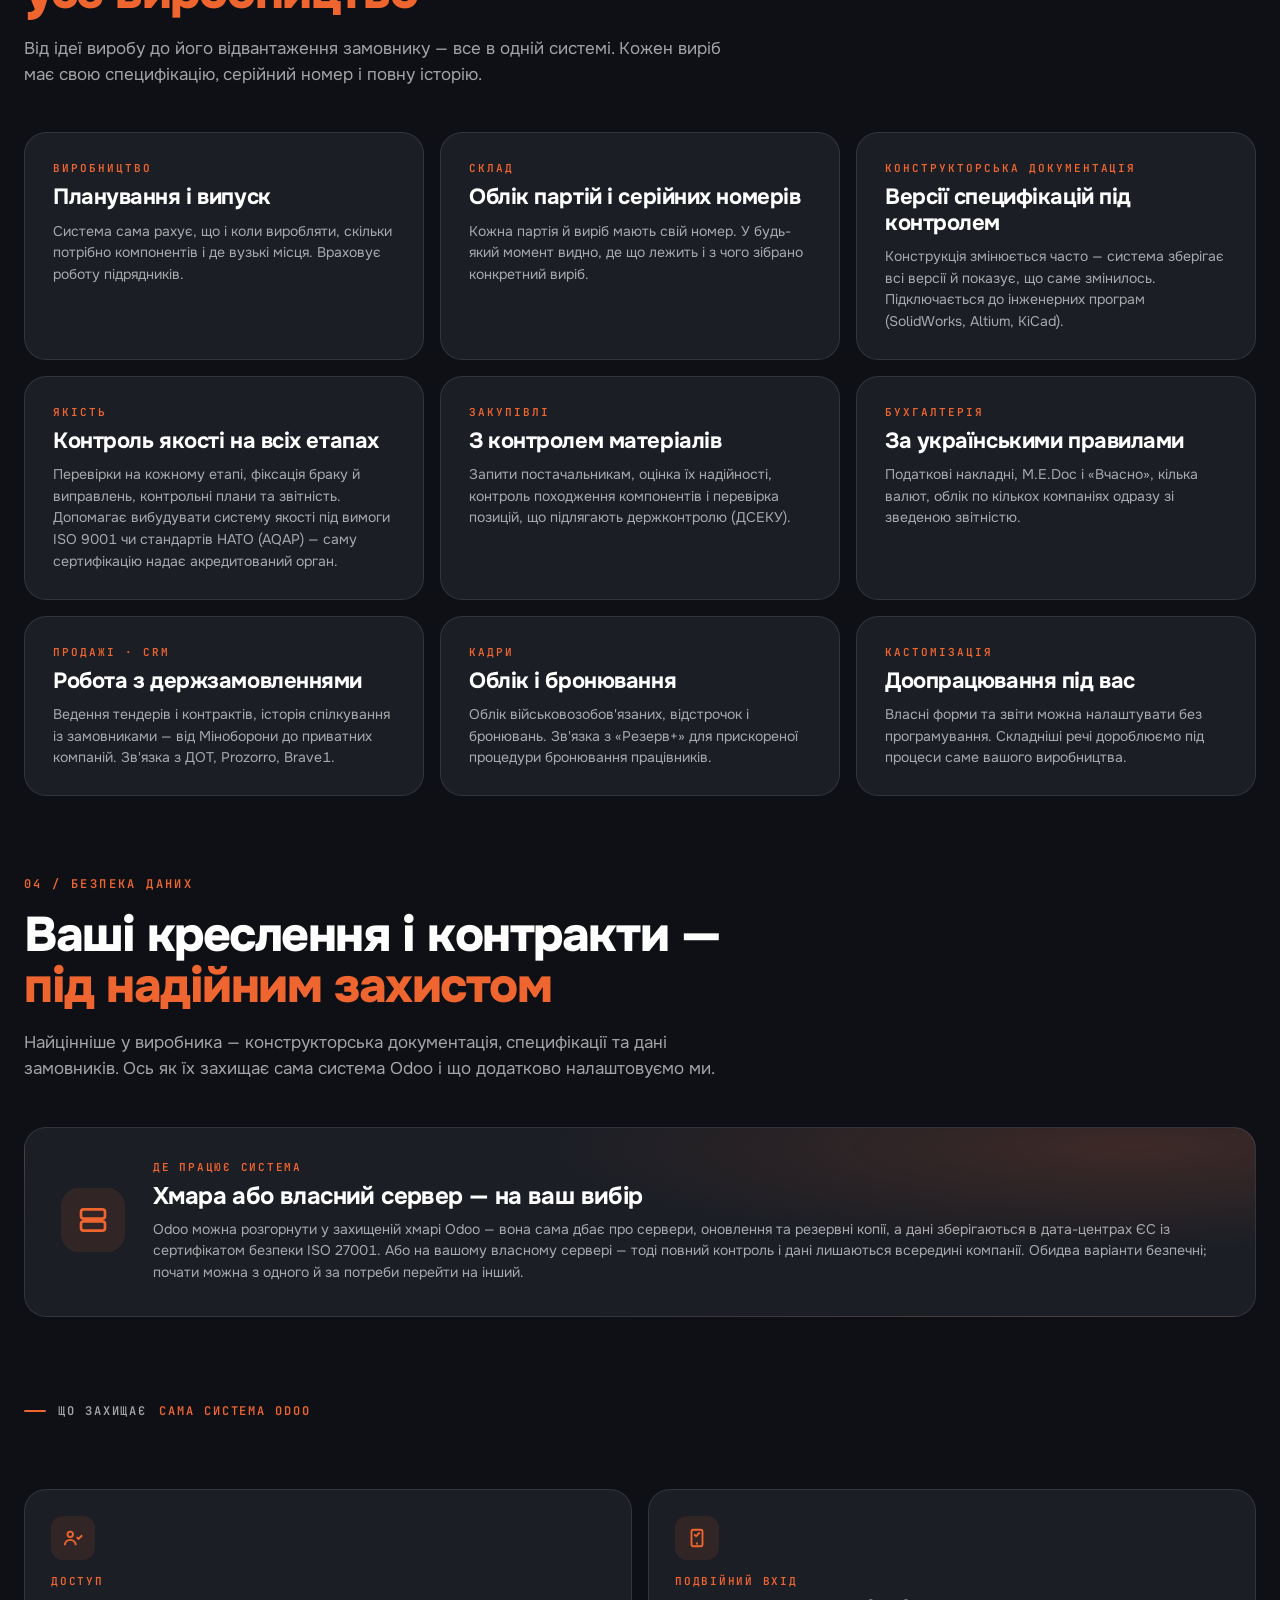
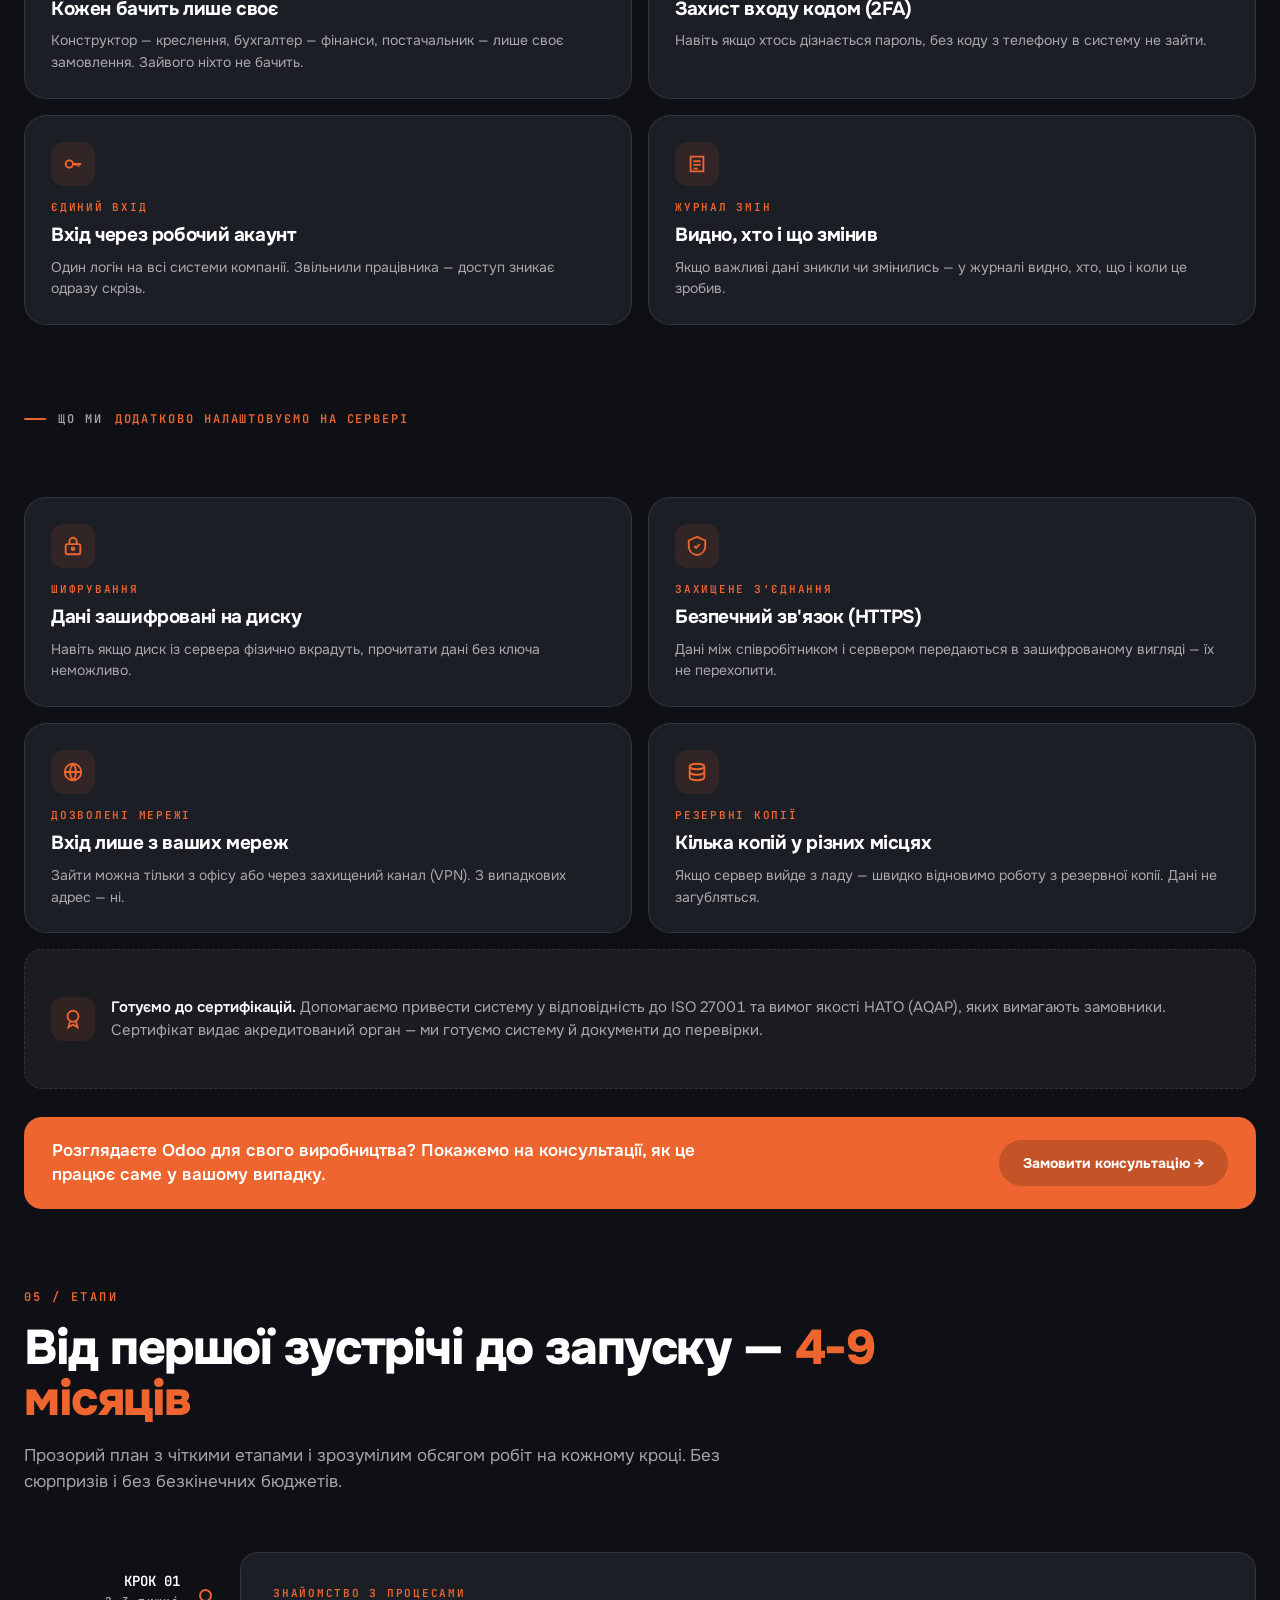
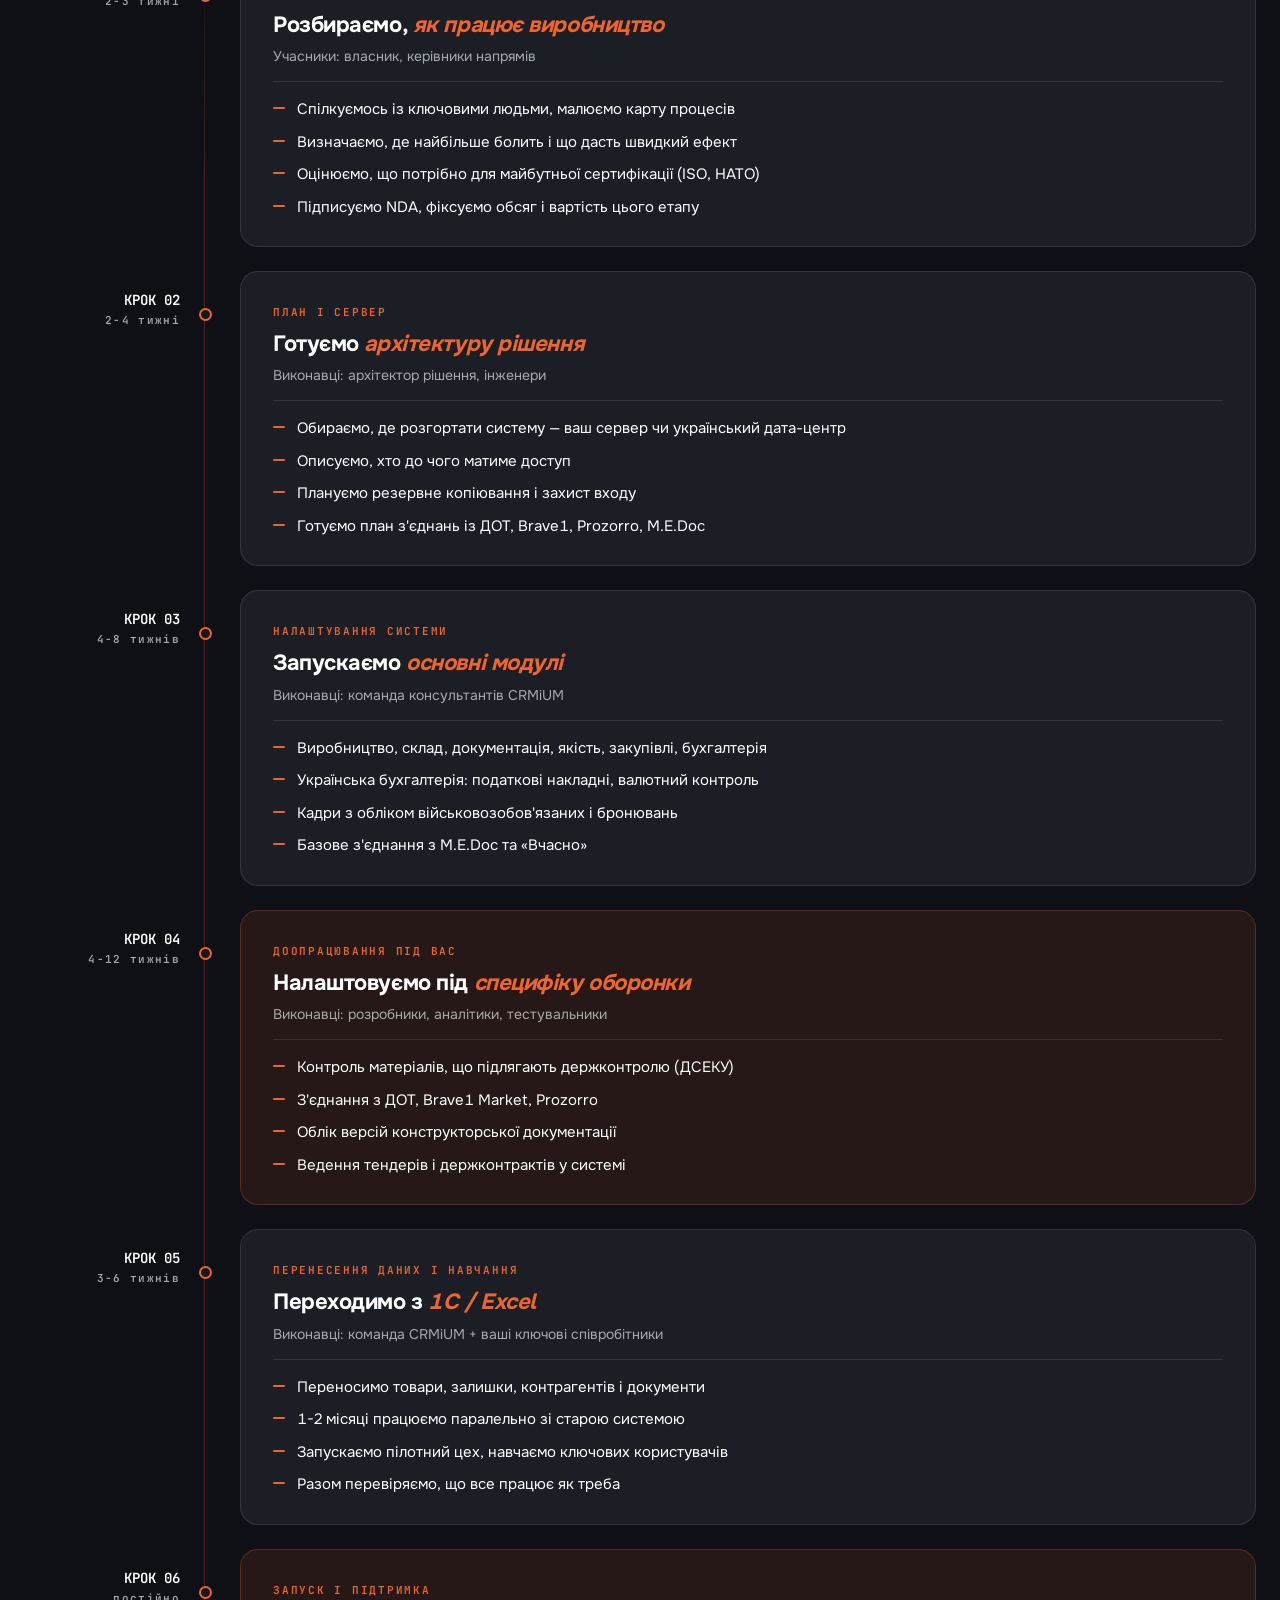
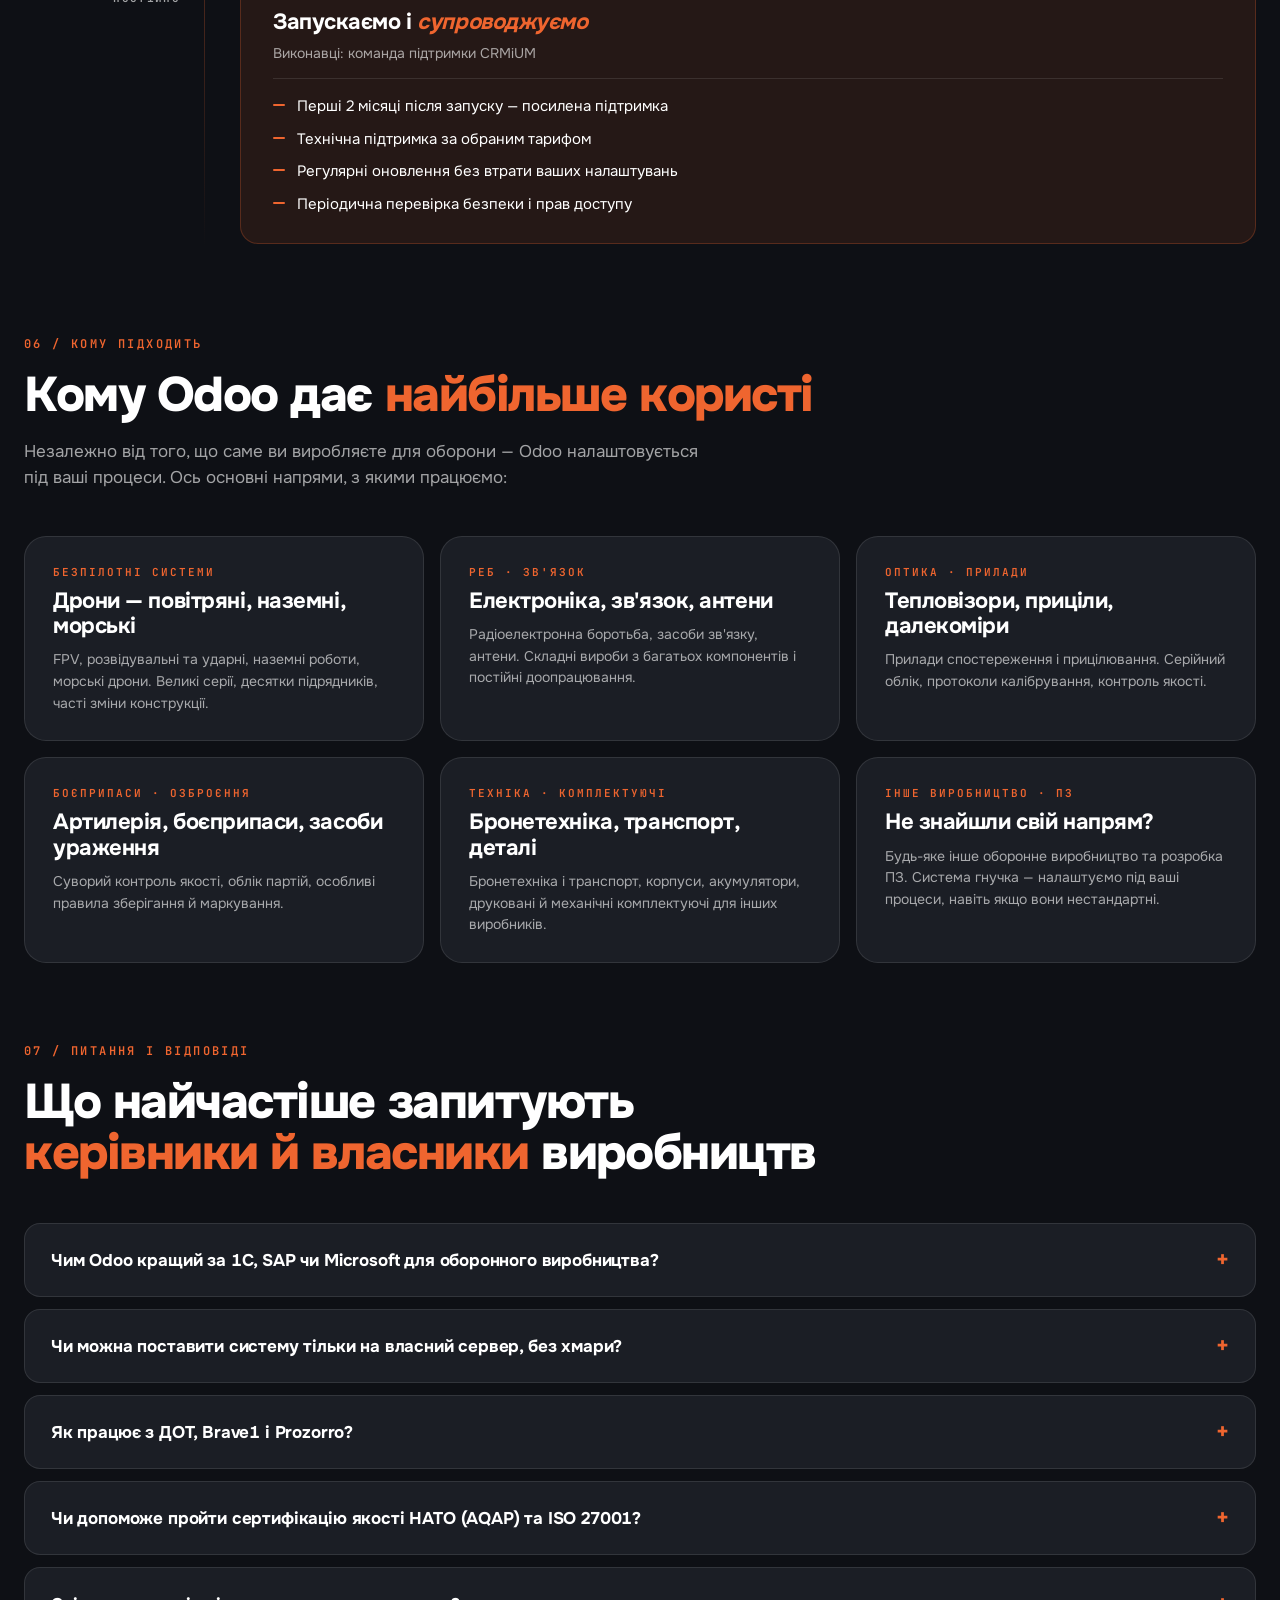
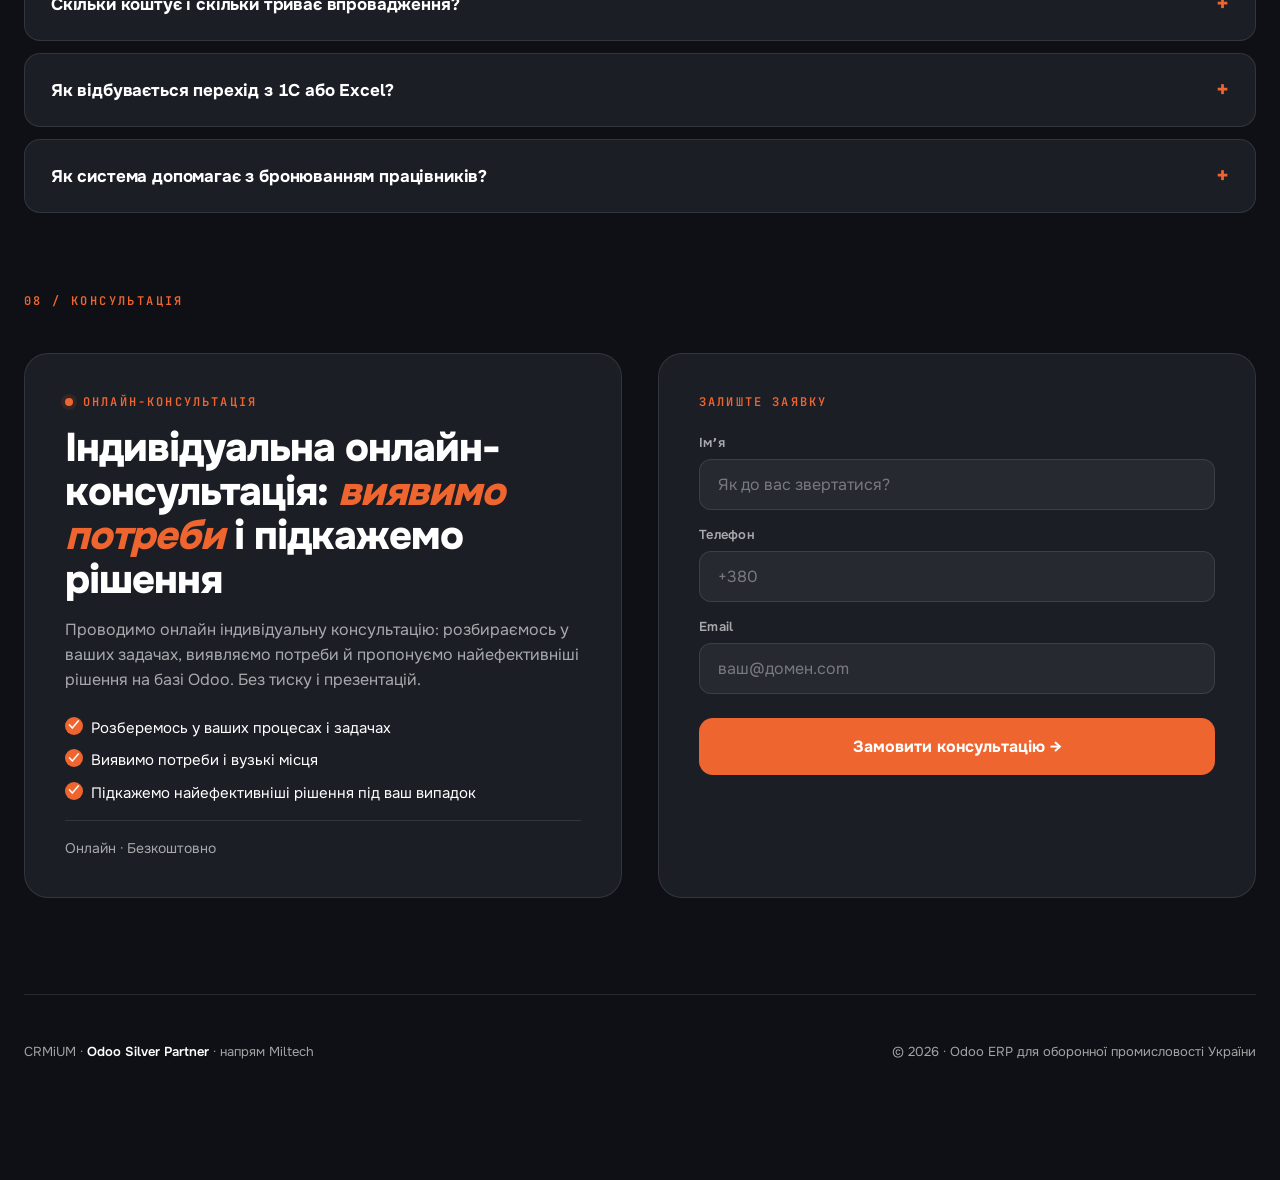
==== commit b228fa81: "v3: remove Integrations & Cases blocks (renumber 01-08), expand trust badges, Gold->Silver, bottom f" ====
--- a/crmium-miltech-v3/index.html
+++ b/crmium-miltech-v3/index.html
@@ -32,7 +32,7 @@
   display: flex;
   flex-direction: column;
   justify-content: center;
-  /* Великі екрани/монітори — компактний банер (метрики Gold Partner видно нижче).
+  /* Великі екрани/монітори — компактний банер (метрики Silver Partner видно нижче).
      Заповнення на весь екран — ЛИШЕ для малих екранів/ноутбуків
      (див. @media max-height: 920px нижче). */
   min-height: clamp(500px, 58vh, 660px);
@@ -782,7 +782,7 @@
   <!-- Метрики — тонка смужка під hero -->
   <div class="br-hero-metrics">
     <div class="br-hero-metric br-hero-metric--main">
-      <b>Gold Partner Odoo</b>
+      <b>Silver Partner Odoo</b>
       <small>офіційний партнер в Україні</small>
     </div>
     <div class="br-hero-metric">
@@ -803,9 +803,11 @@
   <div class="br-trust-strip">
     <span class="br-trust-strip-label">З ЧИМ ПРАЦЮЄ</span>
     <span class="br-badge">Хмара або власний сервер</span>
-    <span class="br-badge">Українська бухгалтерія</span>
+    <span class="br-badge">ДОТ · Prozorro · Brave1</span>
     <span class="br-badge">M.E.Doc / Вчасно</span>
-    <span class="br-badge">ДОТ · Prozorro · Brave1</span>
+    <span class="br-badge">Корпоративний вхід (SSO)</span>
+    <span class="br-badge">CAD / інженерні програми</span>
+    <span class="br-badge">Перенесення з 1С</span>
   </div>
 
   <!-- 01 / БОЛІ ОПК -->
@@ -1166,65 +1168,10 @@
     </div>
   </section>
 
-  <!-- 05 / ІНТЕГРАЦІЇ -->
-  <section class="br-section" id="br-integrations">
-    <div class="br-section-head">
-      <div class="br-num">05 / ІНТЕГРАЦІЇ</div>
-      <h2 class="br-h2">Працює разом із сервісами,<br>якими ви <em>вже користуєтесь</em></h2>
-      <p class="br-section-sub">
-        Готові з'єднання з державними майданчиками закупівель, українськими сервісами
-        документів та інженерними програмами. Дані ходять автоматично, без подвійного введення.
-      </p>
-    </div>
-
-    <div class="br-flex-grid">
-      <div class="br-flex-card">
-        <div class="br-flex-icon">◈</div>
-        <h3>Prozorro</h3>
-        <p>Тендери самі підтягуються в систему, контроль строків, договори під рукою.</p>
-      </div>
-      <div class="br-flex-card">
-        <div class="br-flex-icon">◆</div>
-        <h3>ДОТ</h3>
-        <p>Обмін даними з Агенцією оборонних закупівель: номенклатура, статуси, акти.</p>
-      </div>
-      <div class="br-flex-card">
-        <div class="br-flex-icon">⬡</div>
-        <h3>Brave1 Market</h3>
-        <p>Каталог зразків і кодифікація озброєння за стандартами НАТО.</p>
-      </div>
-      <div class="br-flex-card">
-        <div class="br-flex-icon">●</div>
-        <h3>DELTA / єБали</h3>
-        <p>Обмін даними про застосування зразків на фронті.</p>
-      </div>
-      <div class="br-flex-card">
-        <div class="br-flex-icon">⧉</div>
-        <h3>M.E.Doc / «Вчасно»</h3>
-        <p>Податкові накладні та електронний документообіг з контрагентами.</p>
-      </div>
-      <div class="br-flex-card">
-        <div class="br-flex-icon">⇄</div>
-        <h3>Перенесення з 1С</h3>
-        <p>Переносимо товари, залишки, контрагентів і відкриті документи зі старої системи.</p>
-      </div>
-      <div class="br-flex-card">
-        <div class="br-flex-icon">⊞</div>
-        <h3>Корпоративний вхід</h3>
-        <p>Єдиний логін через робочий акаунт (Google, Microsoft) для всіх співробітників.</p>
-      </div>
-      <div class="br-flex-card">
-        <div class="br-flex-icon">▣</div>
-        <h3>Інженерні програми</h3>
-        <p>SolidWorks, Altium, KiCad — специфікації виробів синхронізуються автоматично.</p>
-      </div>
-    </div>
-  </section>
-
   <!-- 06 / ROADMAP -->
   <section class="br-section" id="br-roadmap">
     <div class="br-section-head">
-      <div class="br-num">06 / ЕТАПИ</div>
+      <div class="br-num">05 / ЕТАПИ</div>
       <h2 class="br-h2">Від першої зустрічі до запуску — <em>4-9 місяців</em></h2>
       <p class="br-section-sub">
         Прозорий план з чіткими етапами і зрозумілим обсягом робіт на кожному кроці.
@@ -1318,7 +1265,7 @@
   <!-- 07 / КОМУ ПІДХОДИТЬ -->
   <section class="br-section" id="br-who">
     <div class="br-section-head">
-      <div class="br-num">07 / КОМУ ПІДХОДИТЬ</div>
+      <div class="br-num">06 / КОМУ ПІДХОДИТЬ</div>
       <h2 class="br-h2">Кому Odoo дає <em>найбільше користі</em></h2>
       <p class="br-section-sub">
         Незалежно від того, що саме ви виробляєте для оборони — Odoo налаштовується
@@ -1360,86 +1307,10 @@
     </div>
   </section>
 
-  <!-- 08 / КЕЙСИ -->
-  <section class="br-section" id="br-cases">
-    <div class="br-section-head">
-      <div class="br-num">08 / НАШ ДОСВІД</div>
-      <h2 class="br-h2">Що ми допомагаємо <em>налагодити</em></h2>
-      <p class="br-section-sub">
-        Понад 10 років впроваджуємо Odoo у виробничих і торгових компаніях.
-        Ось типові задачі, які закриваємо для виробників:
-      </p>
-    </div>
-
-    <div class="br-cases-grid">
-      <article class="br-case-card">
-        <div class="br-case-tag">ЗРОСТАННЯ ОБСЯГІВ</div>
-        <h3 class="br-case-h">Виробництво, що <em>не тоне в хаосі</em></h3>
-        <p class="br-case-p">
-          Налаштовуємо планування й облік так, щоб компанія витримувала зростання
-          замовлень — без ручних таблиць і втрати контролю.
-        </p>
-      </article>
-
-      <article class="br-case-card">
-        <div class="br-case-tag">ПЕРЕХІД З 1С / EXCEL</div>
-        <h3 class="br-case-h">Порядок у даних і <em>швидке закриття місяця</em></h3>
-        <p class="br-case-p">
-          Переносимо дані зі старих систем і налаштовуємо облік за українськими
-          правилами — без зупинки роботи компанії.
-        </p>
-      </article>
-
-      <article class="br-case-card">
-        <div class="br-case-tag">КОНТРОЛЬ ЯКОСТІ</div>
-        <h3 class="br-case-h">Прозора історія <em>по кожній партії</em></h3>
-        <p class="br-case-p">
-          Вибудовуємо перевірки якості на кожному етапі — від компонента до готового
-          виробу. Видно, з чого зібрано кожну партію і хто її робив.
-        </p>
-      </article>
-
-      <article class="br-case-card">
-        <div class="br-case-tag">КІЛЬКА КОМПАНІЙ</div>
-        <h3 class="br-case-h">Облік для <em>українського та експортного</em> напрямів</h3>
-        <p class="br-case-p">
-          Налаштовуємо роботу кількох юросіб (українська + європейська), кілька валют
-          і зведену звітність для держзамовлень та експорту.
-        </p>
-      </article>
-    </div>
-
-    <div class="br-nda-strip">
-      <div class="br-nda-icon" aria-hidden="true">NDA</div>
-      <div>
-        <b>Маємо досвід впроваджень у виробничих компаніях, зокрема в оборонній сфері.</b>
-      </div>
-    </div>
-
-    <div class="br-case-counters">
-      <div class="br-case-counter">
-        <b data-counter>10<span>+</span></b>
-        <small>Років досвіду</small>
-      </div>
-      <div class="br-case-counter">
-        <b data-counter>500<span>+</span></b>
-        <small>Проєктів</small>
-      </div>
-      <div class="br-case-counter">
-        <b data-counter>80<span>+</span></b>
-        <small>Спеціалістів</small>
-      </div>
-      <div class="br-case-counter">
-        <b data-counter>36</b>
-        <small>Країн</small>
-      </div>
-    </div>
-  </section>
-
   <!-- 09 / FAQ -->
   <section class="br-section" id="br-faq">
     <div class="br-section-head">
-      <div class="br-num">09 / ПИТАННЯ І ВІДПОВІДІ</div>
+      <div class="br-num">07 / ПИТАННЯ І ВІДПОВІДІ</div>
       <h2 class="br-h2">Що найчастіше запитують<br><em>керівники й власники</em> виробництв</h2>
     </div>
 
@@ -1513,7 +1384,7 @@
   <!-- 10 / РЕЄСТРАЦІЯ -->
   <section class="br-section" id="br-register">
     <div class="br-section-head">
-      <div class="br-num">10 / КОНСУЛЬТАЦІЯ</div>
+      <div class="br-num">08 / КОНСУЛЬТАЦІЯ</div>
     </div>
 
     <div class="br-final-grid">
@@ -1561,7 +1432,7 @@
 
   <!-- FOOTER -->
   <footer class="br-foot">
-    <div>CRMiUM · <b>Odoo Gold Partner</b> · напрям Miltech</div>
+    <div>CRMiUM · <b>Odoo Silver Partner</b> · напрям Miltech</div>
     <div>© 2026 · Odoo ERP для оборонної промисловості України</div>
   </footer>
 
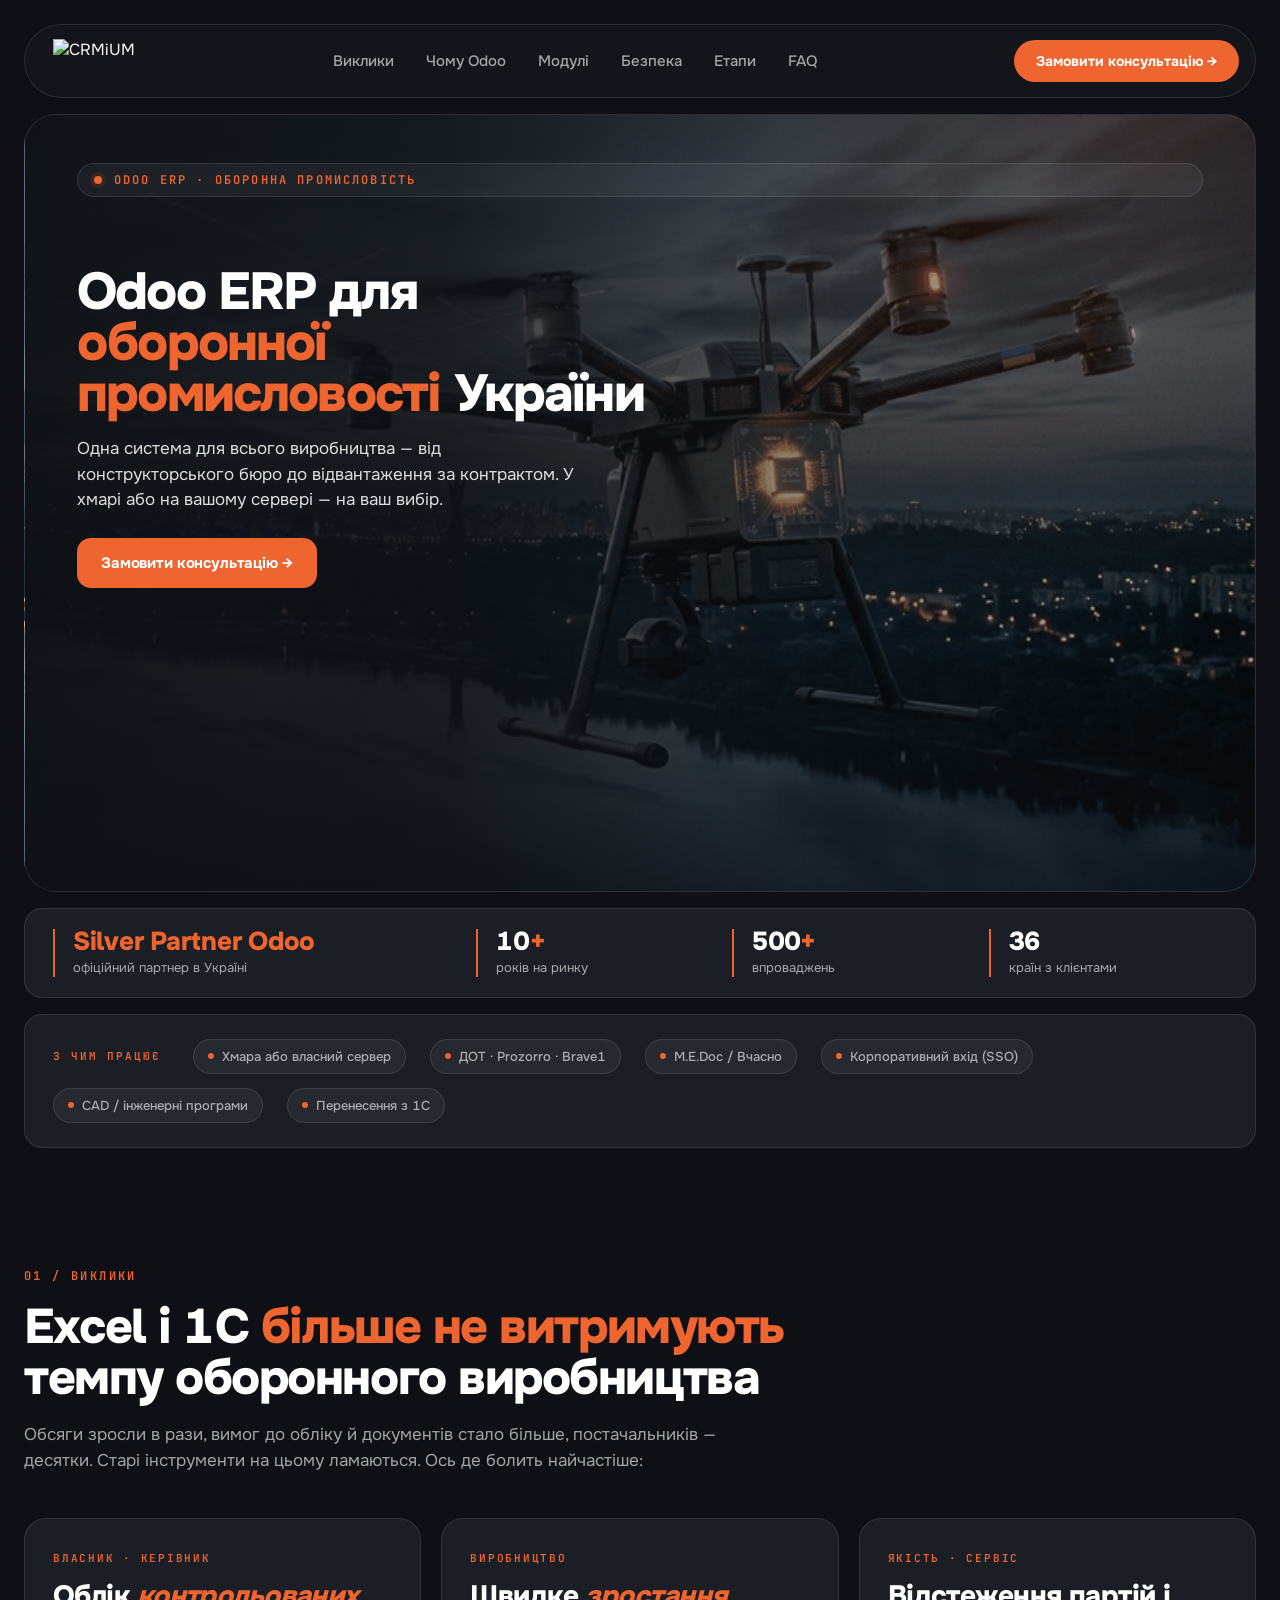
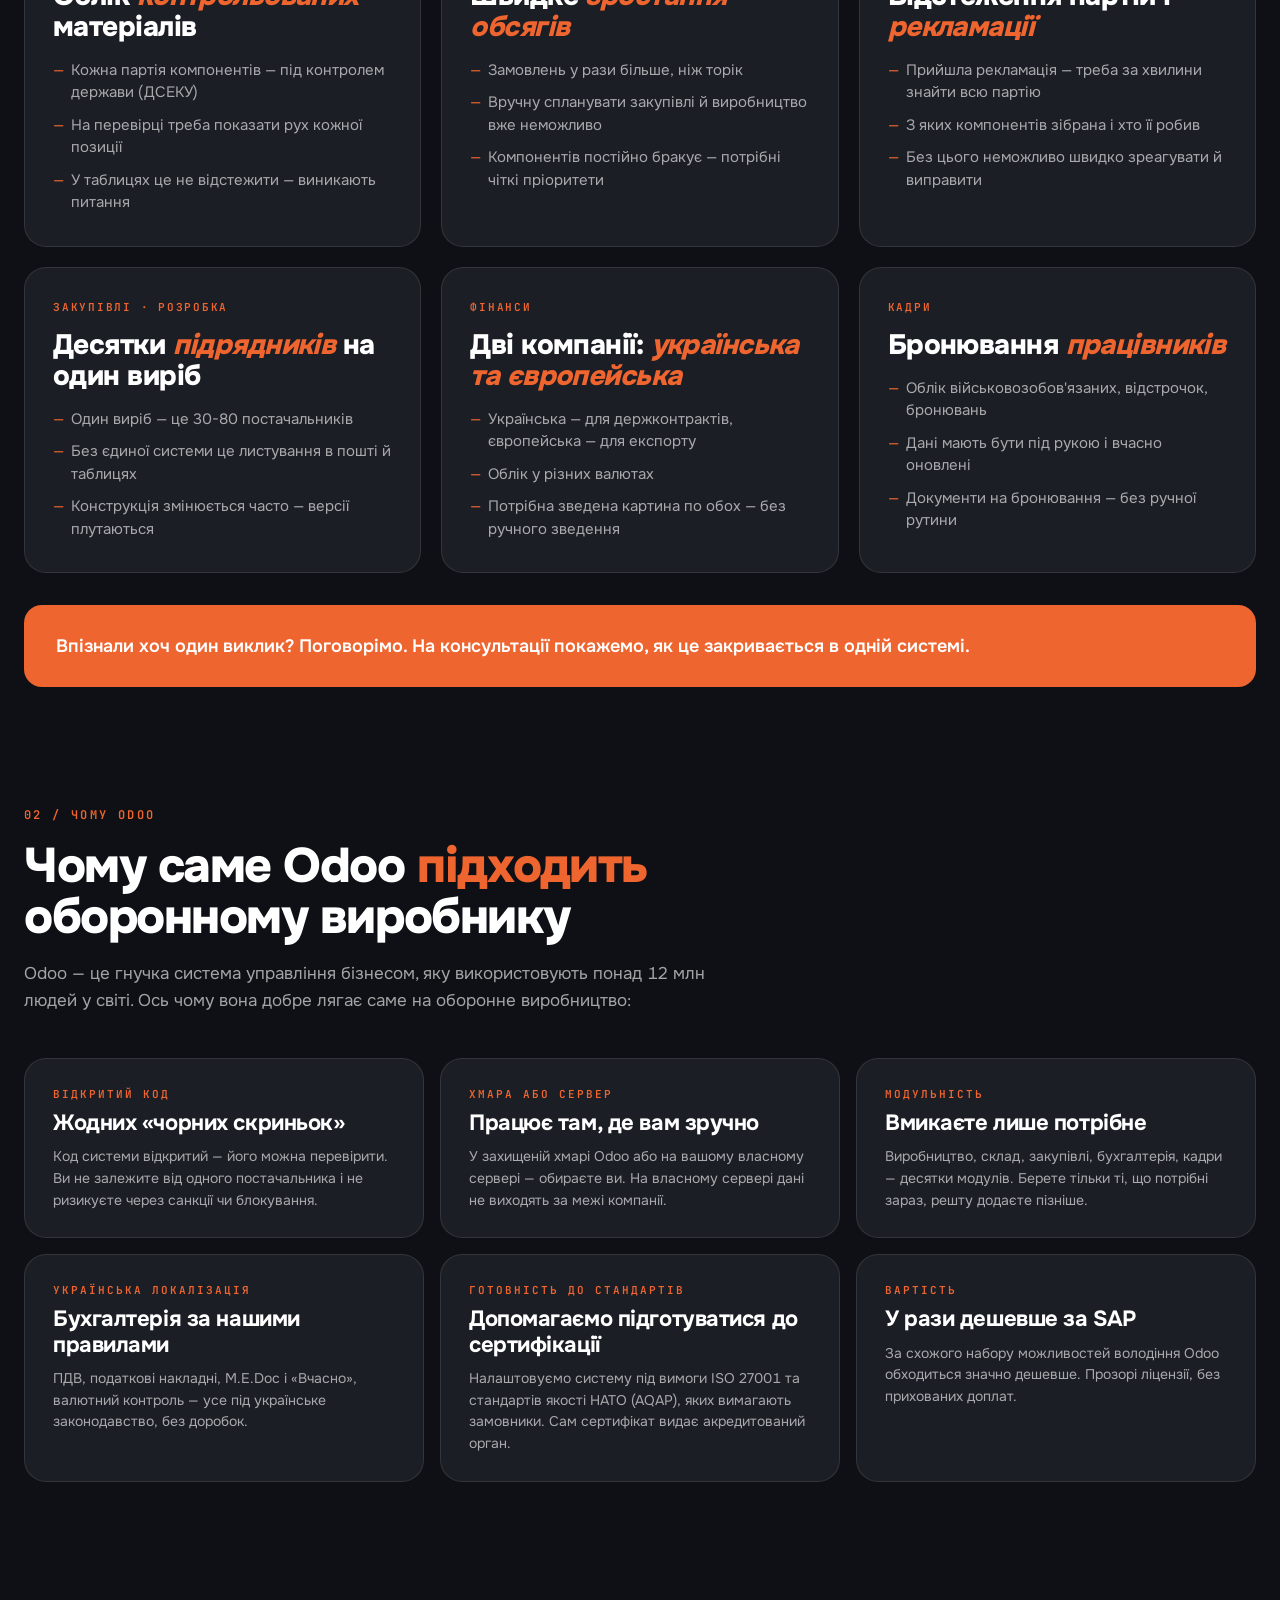
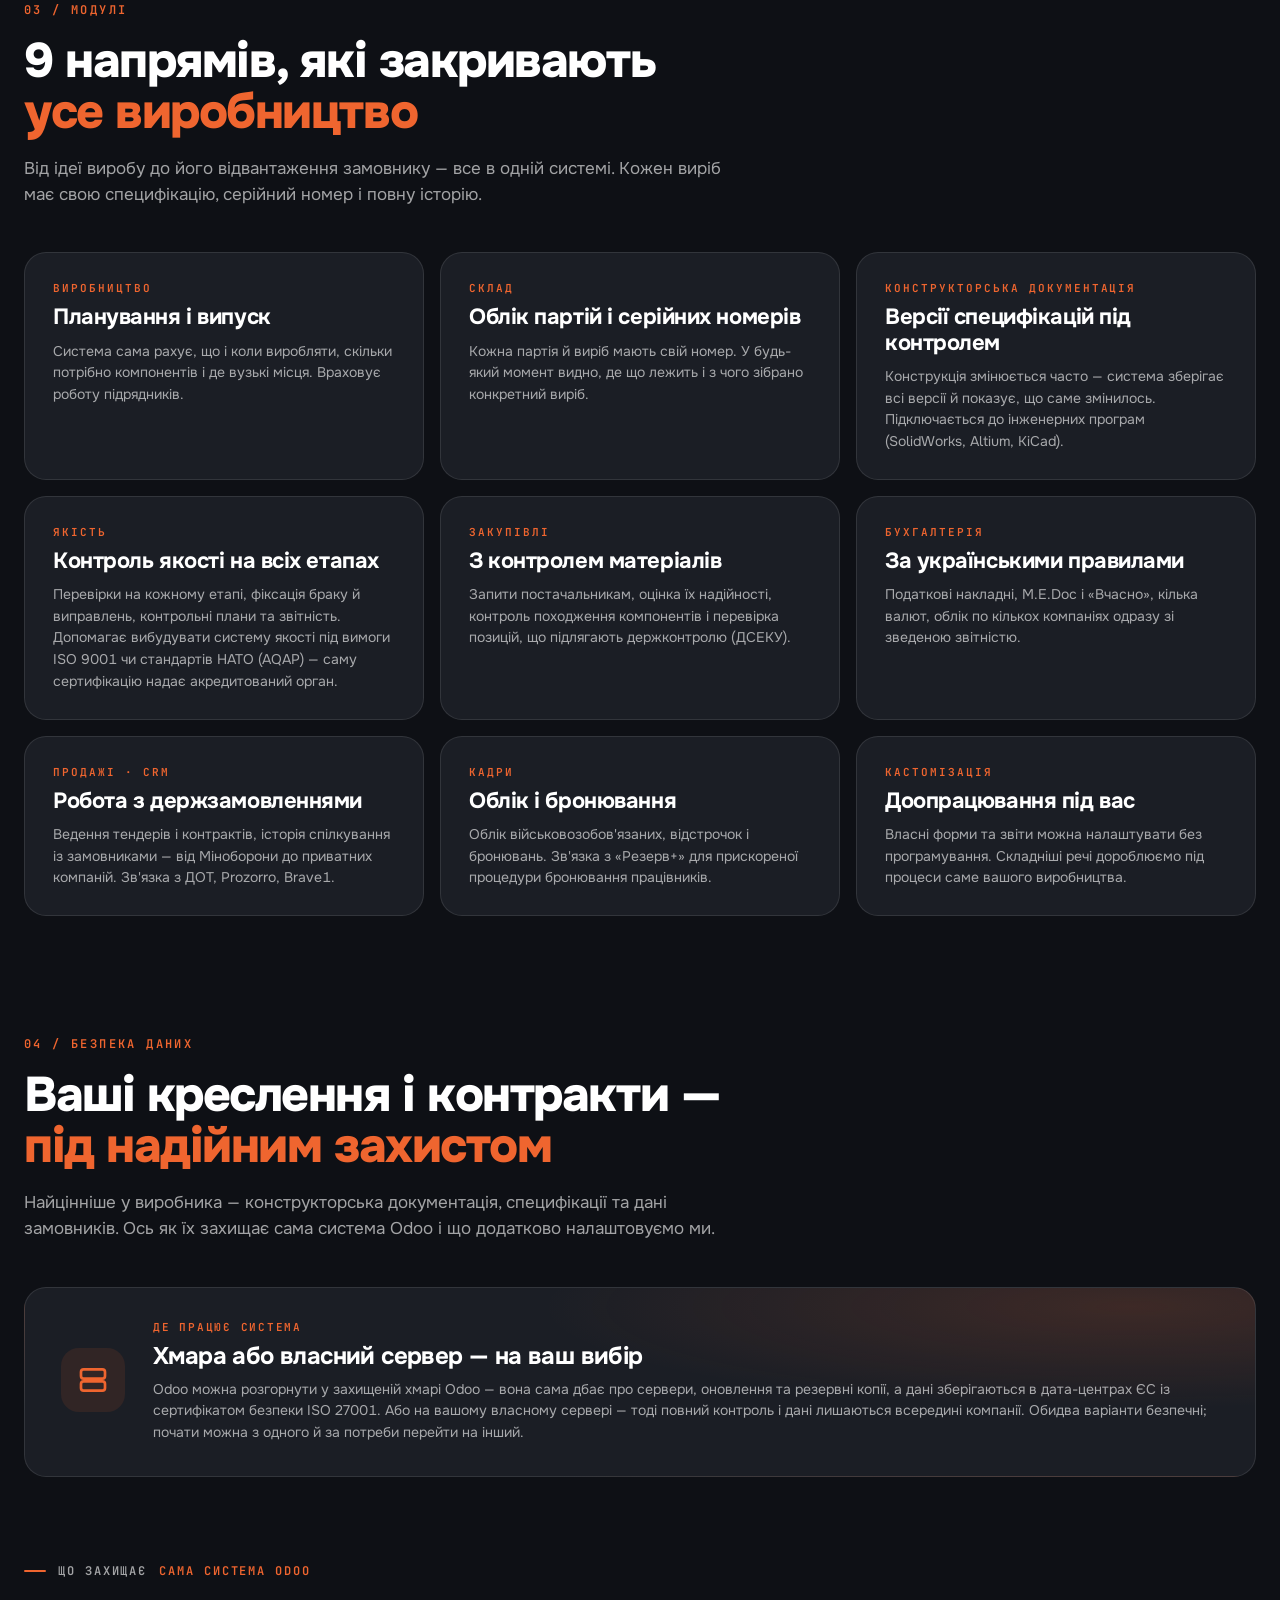
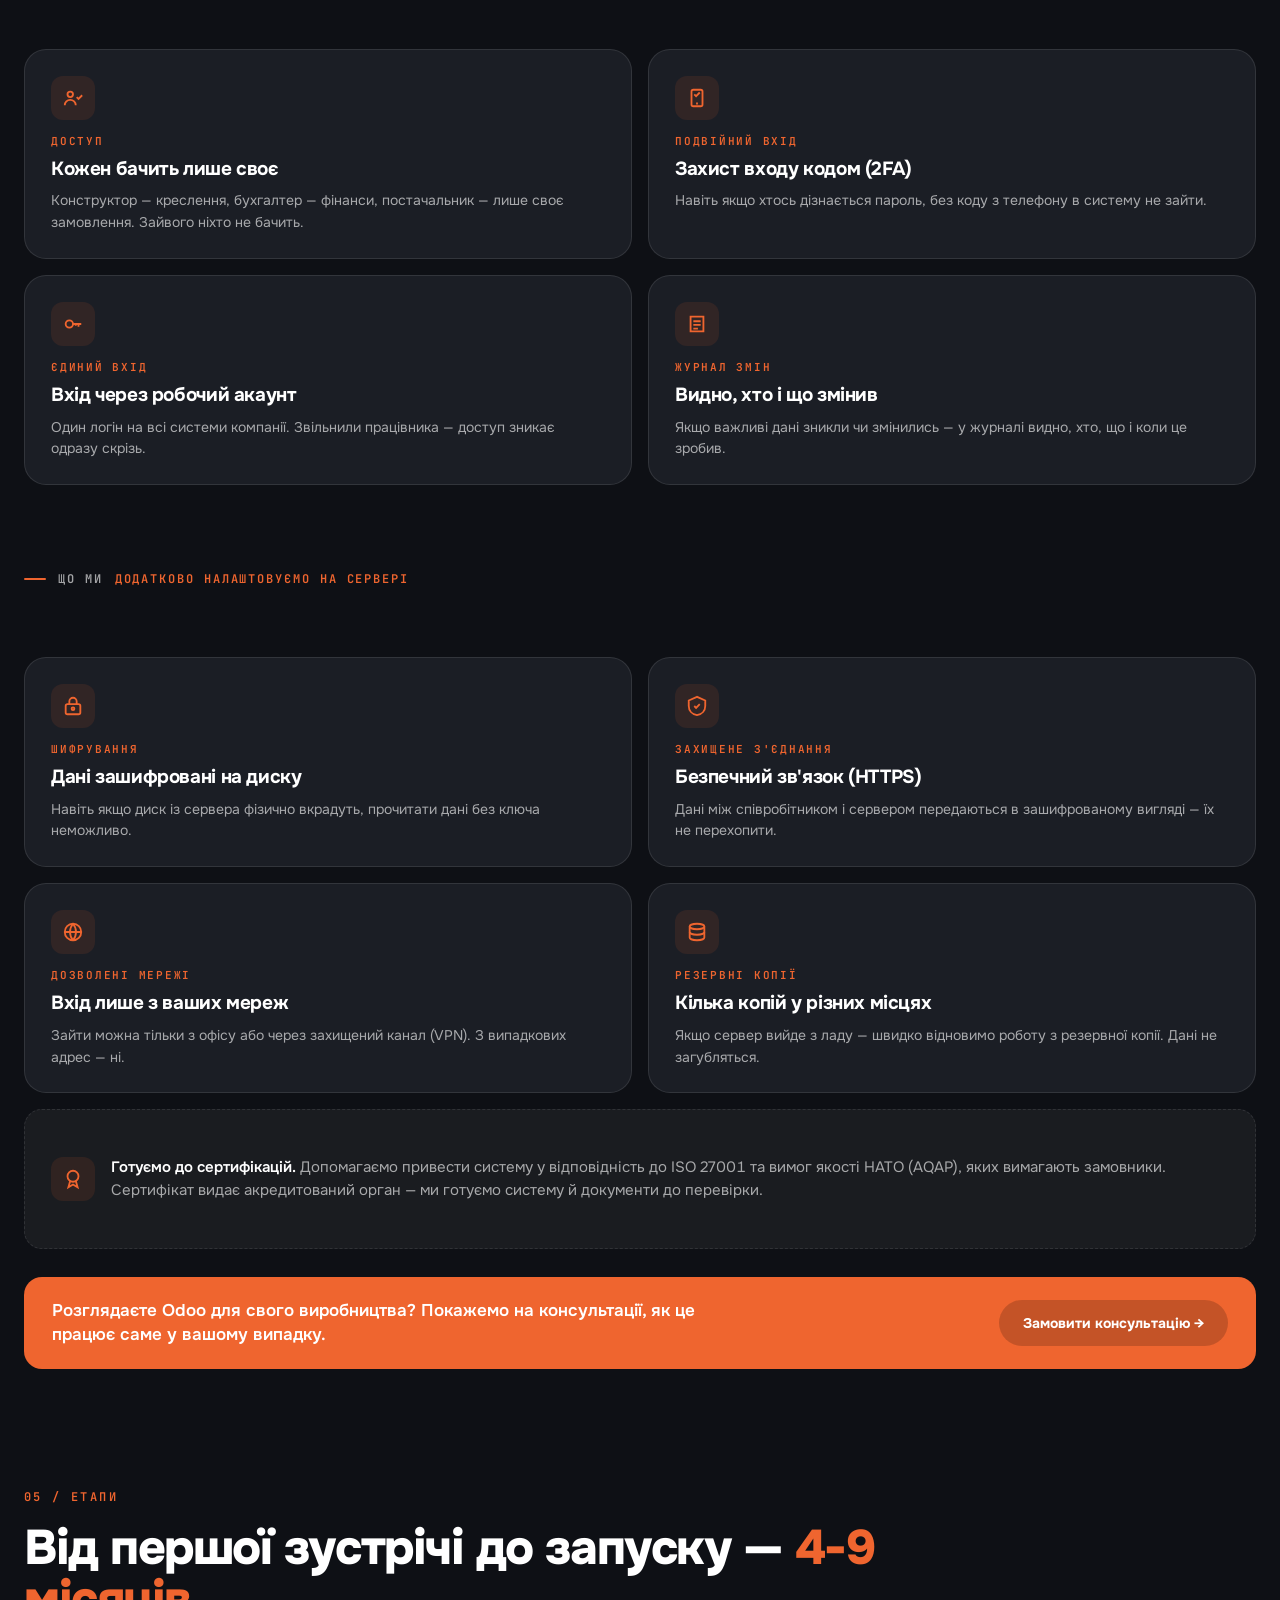
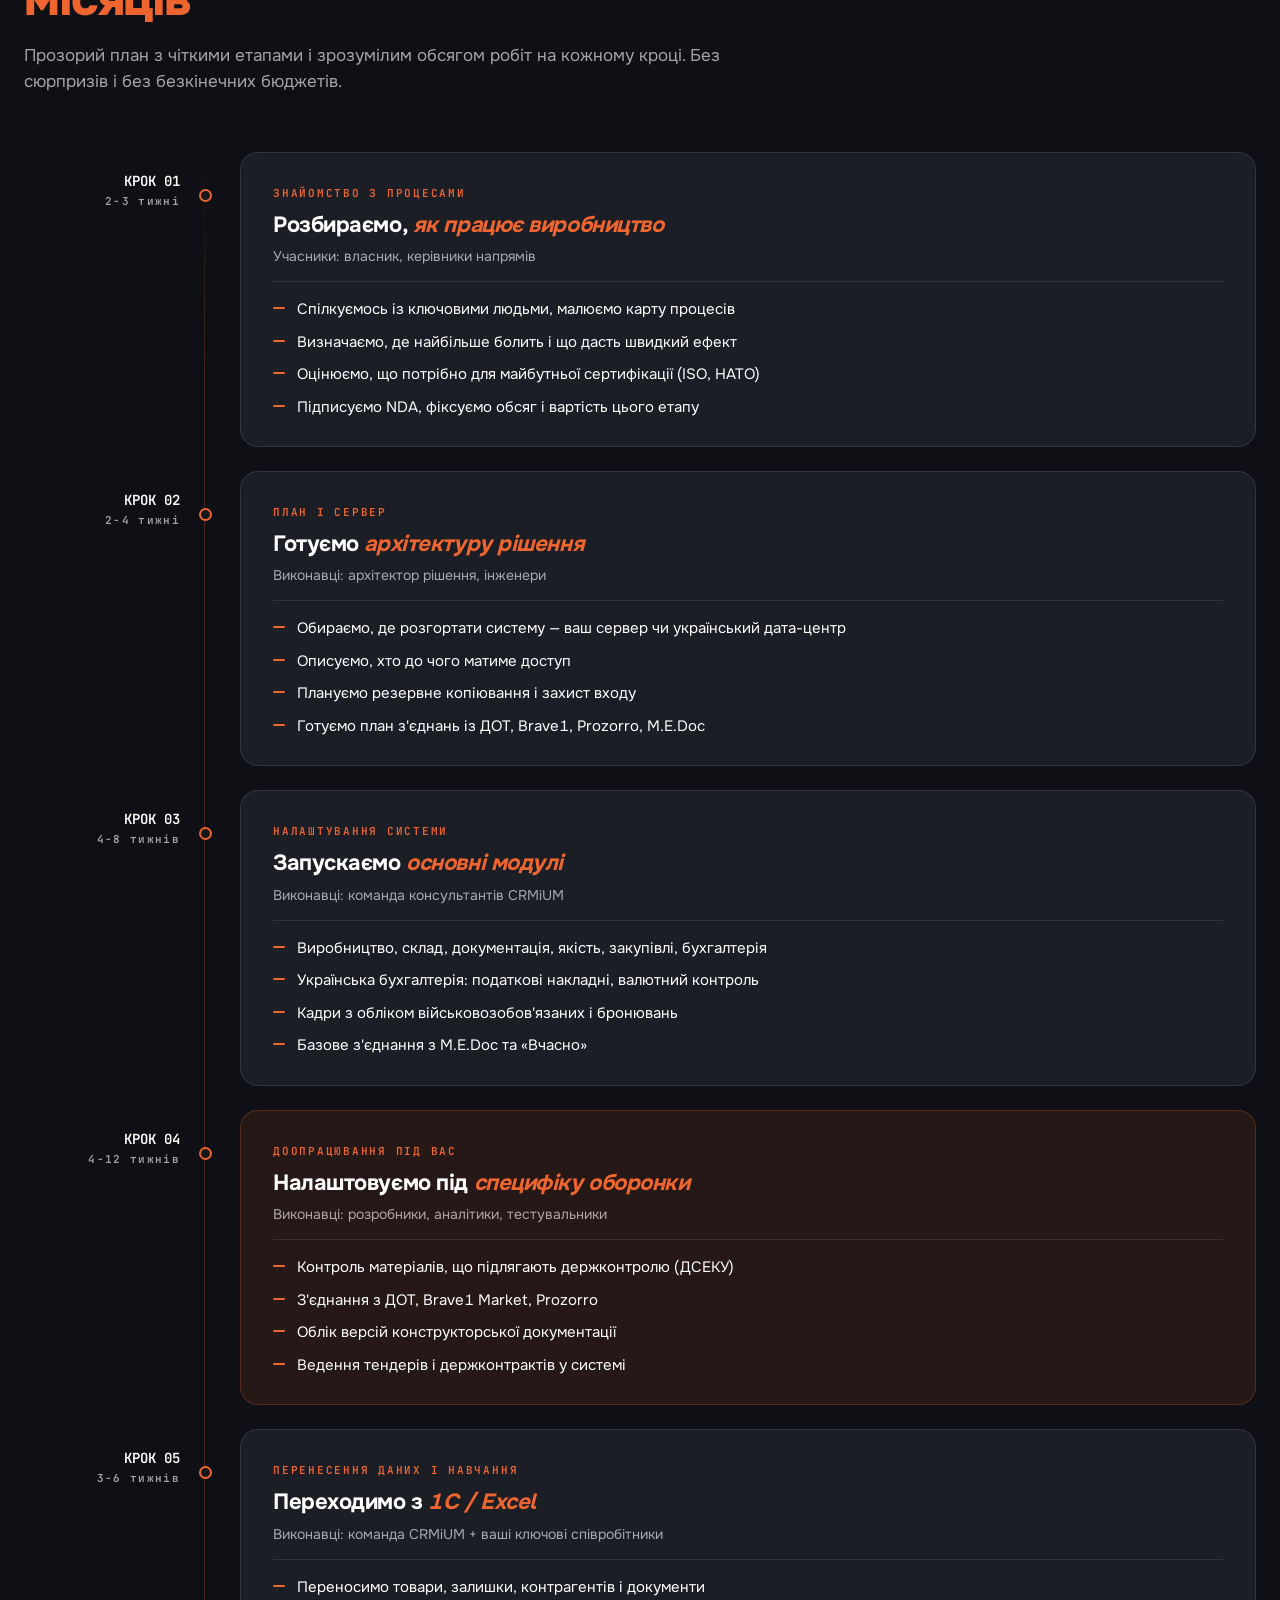
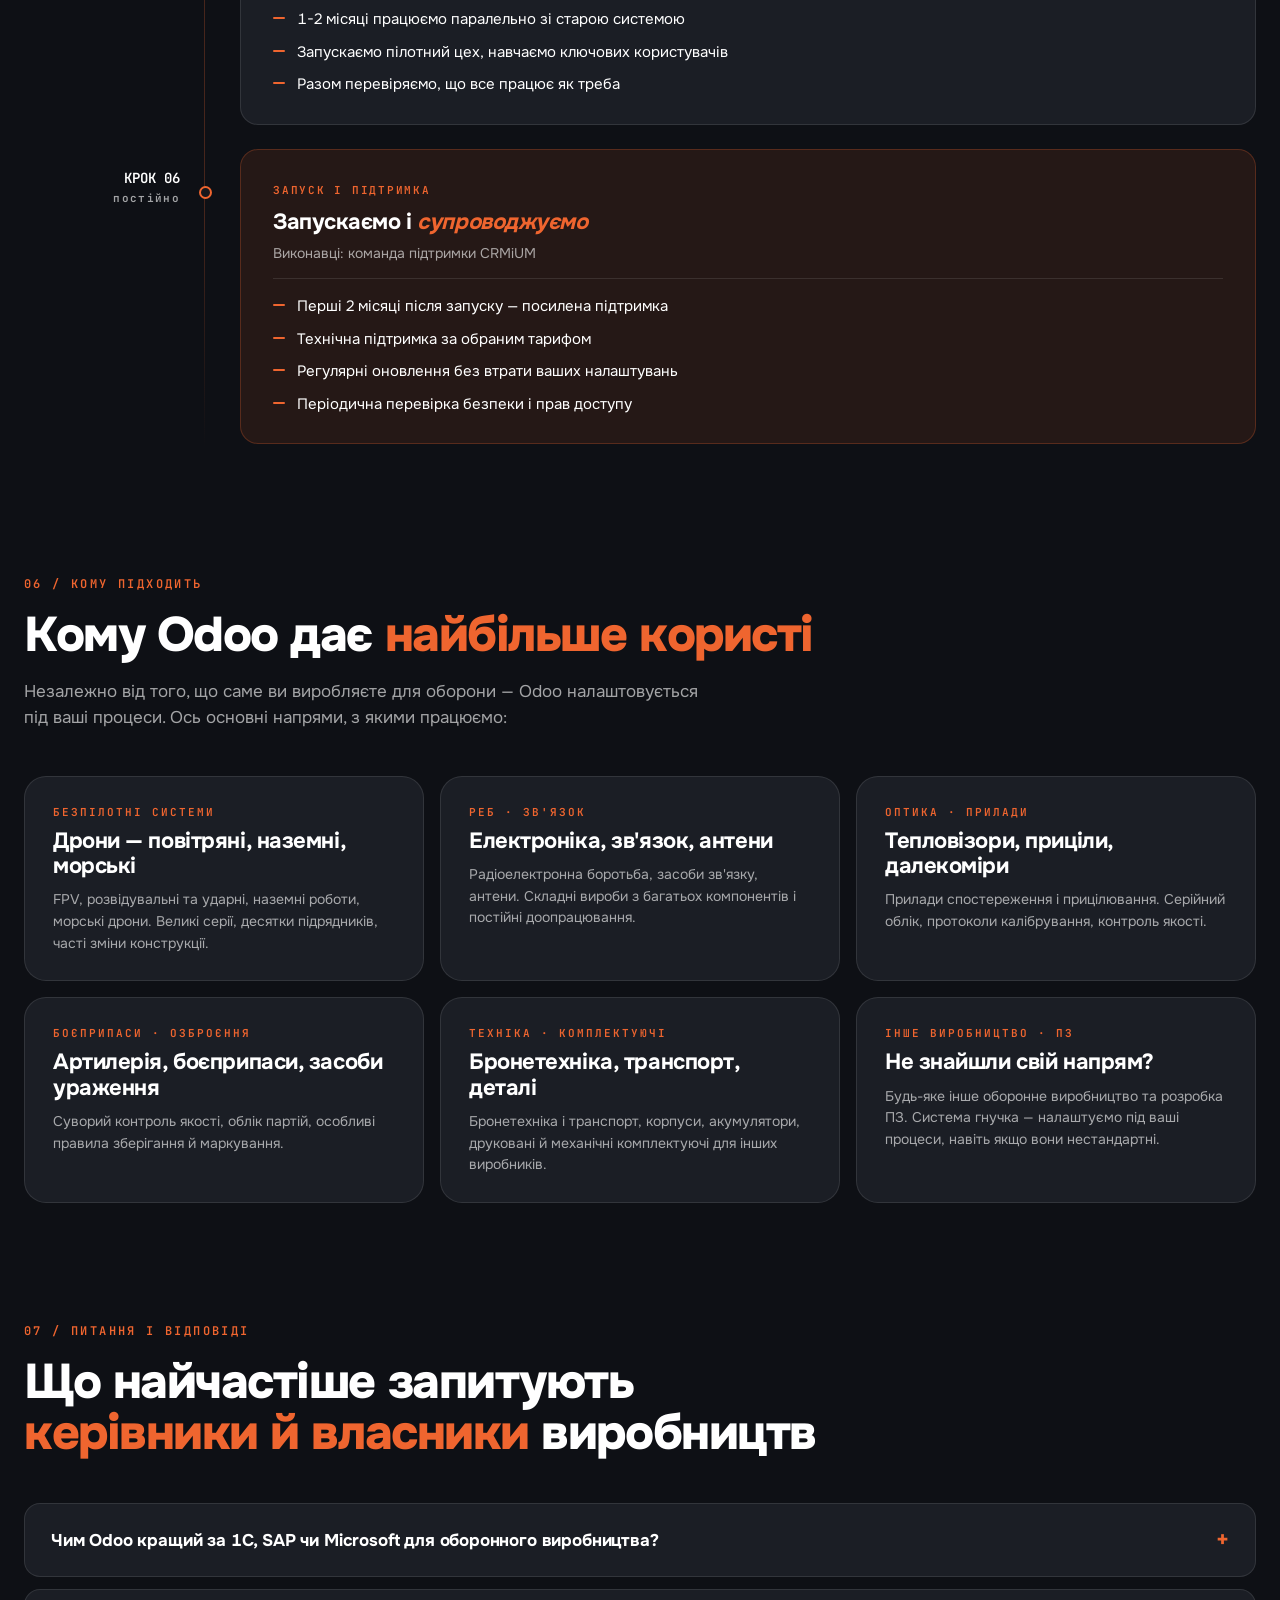
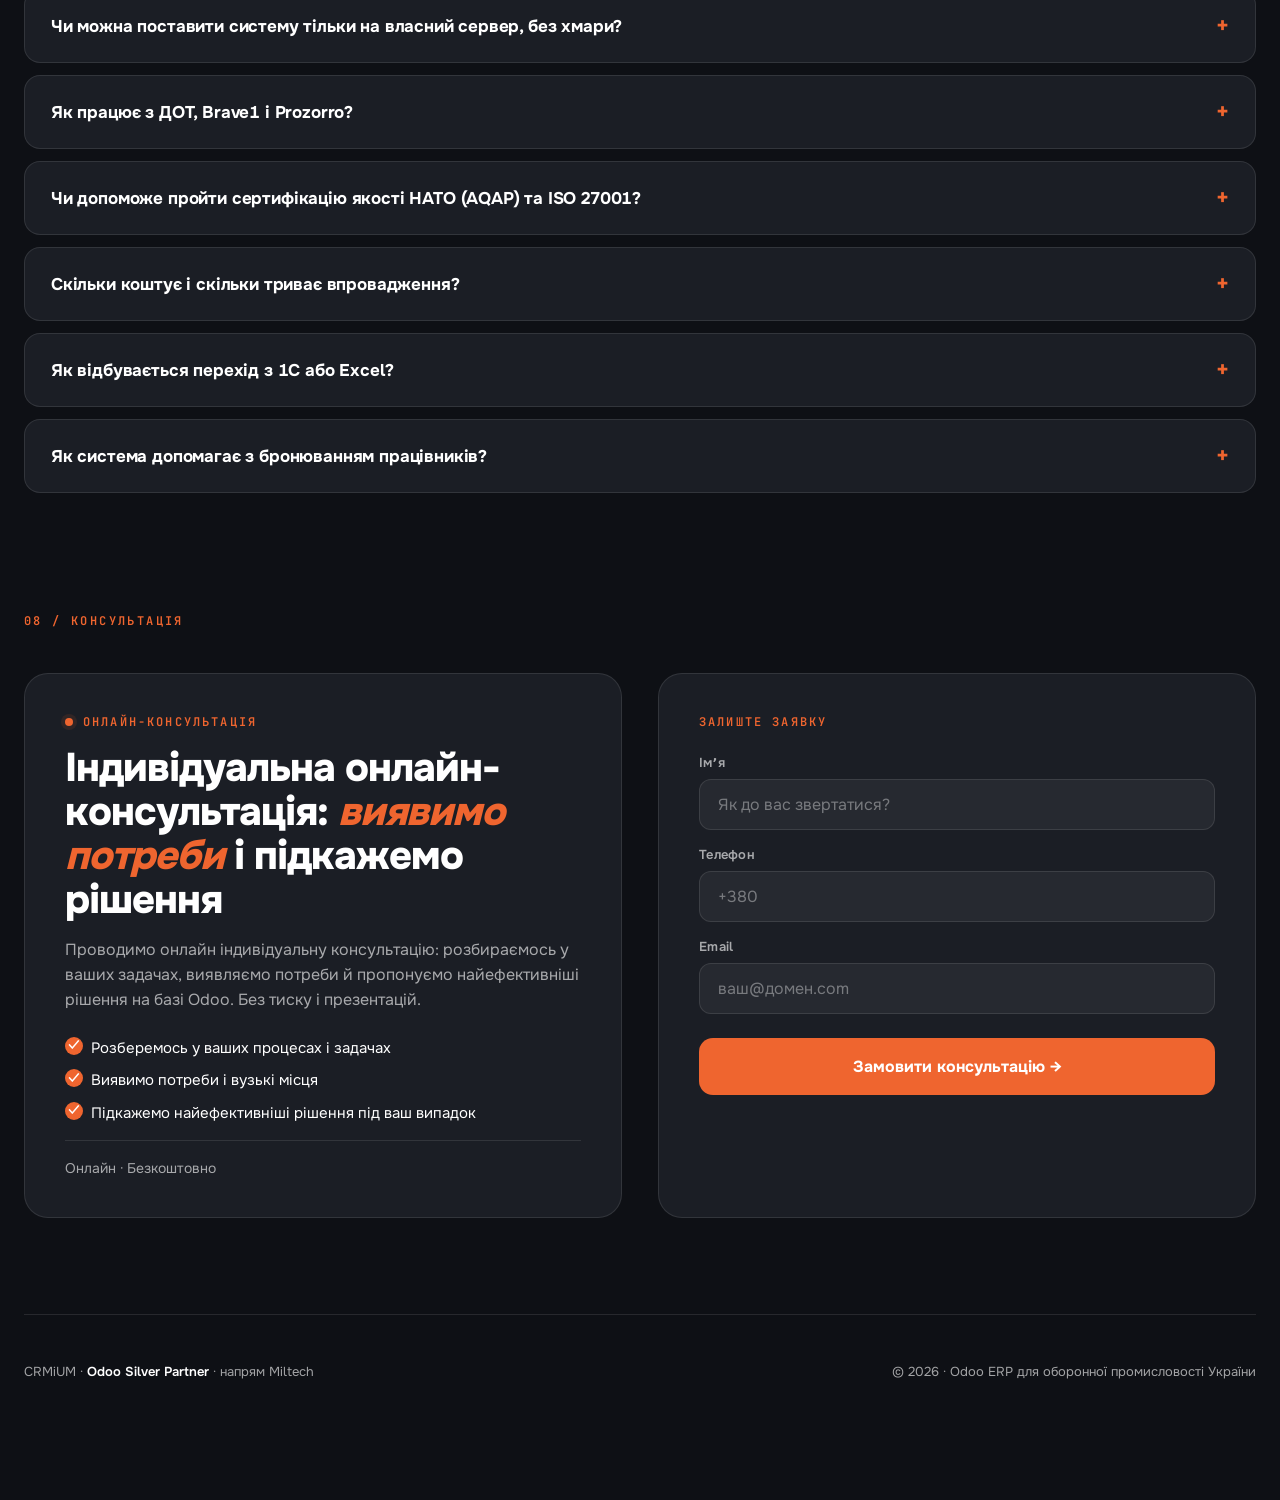
==== commit affdde0a: "v3 working: bigger spacing between sections (section padding-top 80->120 desktop, 64->88 mobile)" ====
--- a/crmium-miltech-v3/index.html
+++ b/crmium-miltech-v3/index.html
@@ -721,6 +721,12 @@
 /* Force-no-tilt: спікер-картки не маркуємо data-tilt, але про всяк випадок
    приберемо preserve-3d, бо в нас немає людських фото */
 body[data-concept="brand"] .br-speaker { transform-style: flat; }
+
+/* Більші відступи між блоками (за фідбеком) */
+body[data-concept="brand"] .br-section { padding-top: 120px; }
+@media (max-width: 760px) {
+  body[data-concept="brand"] .br-section { padding-top: 88px; }
+}
 </style>
 </head>
 <body data-concept="brand" data-palette="A">
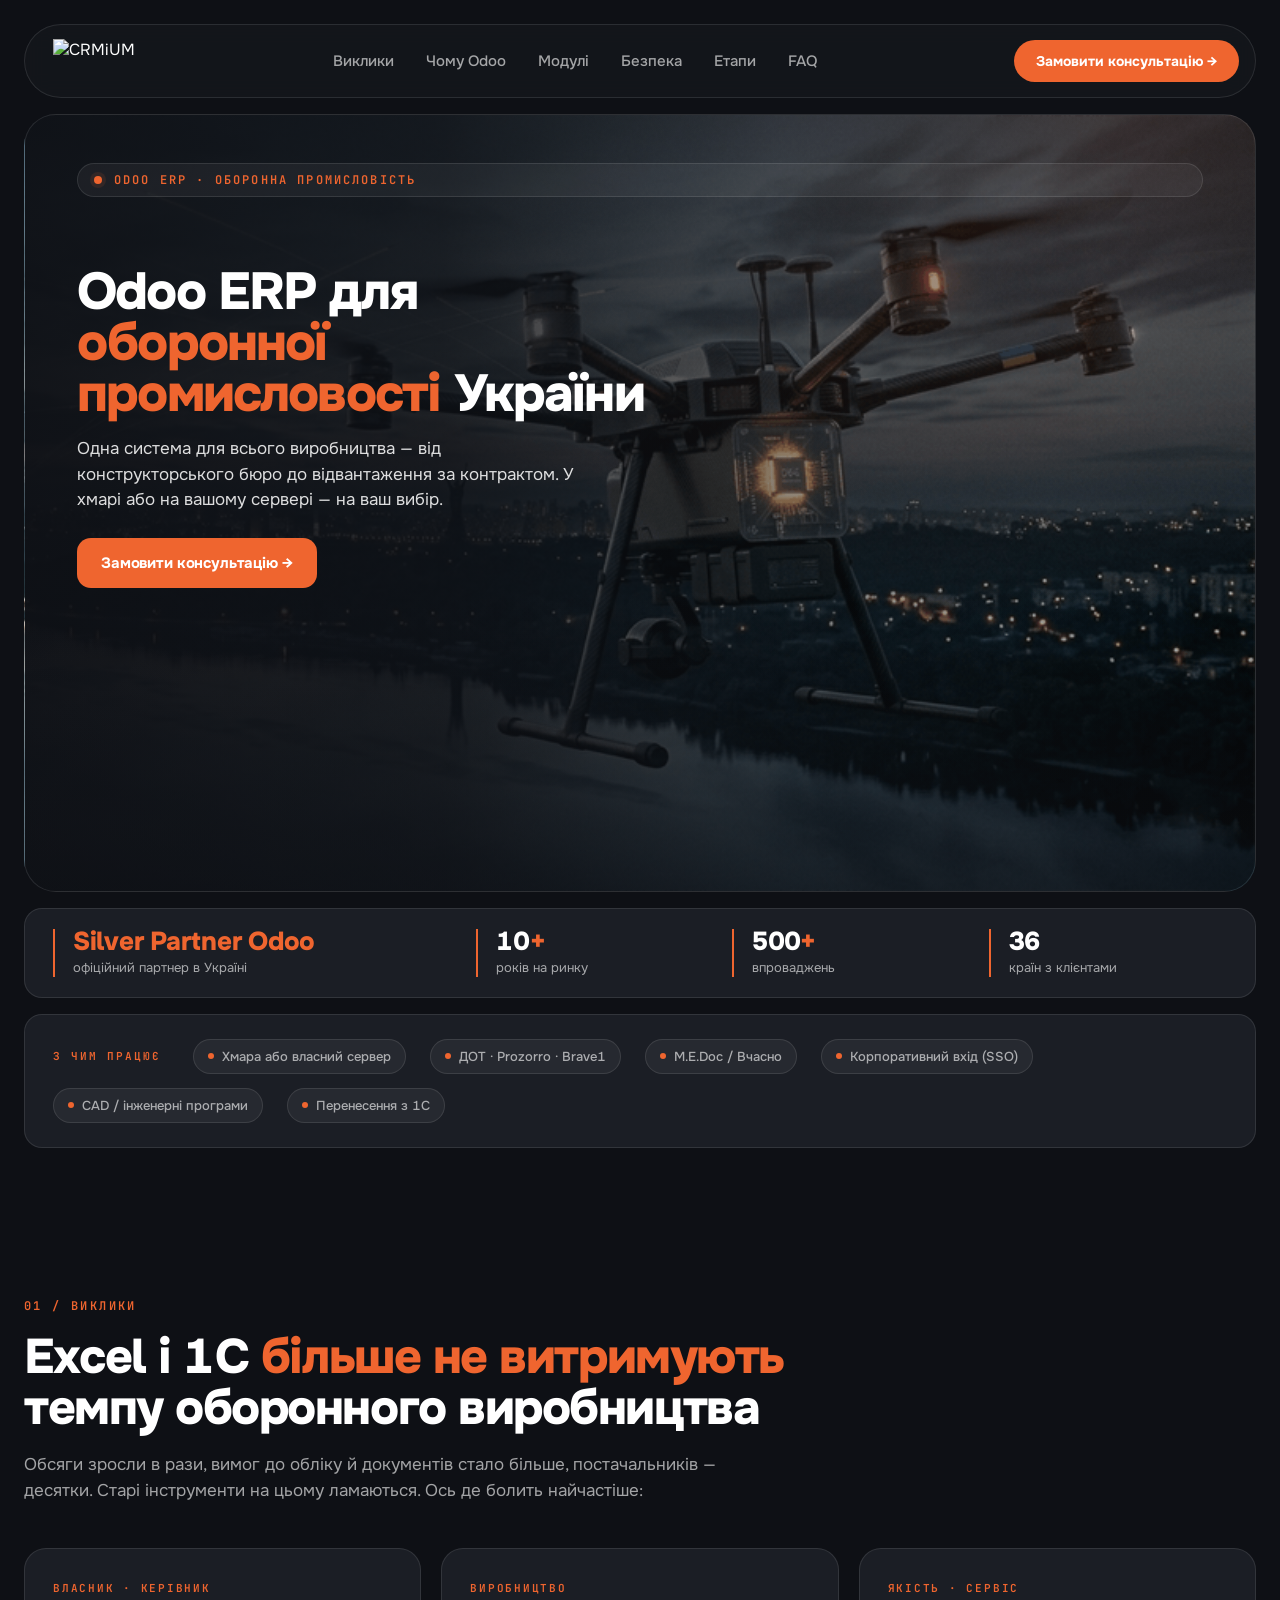
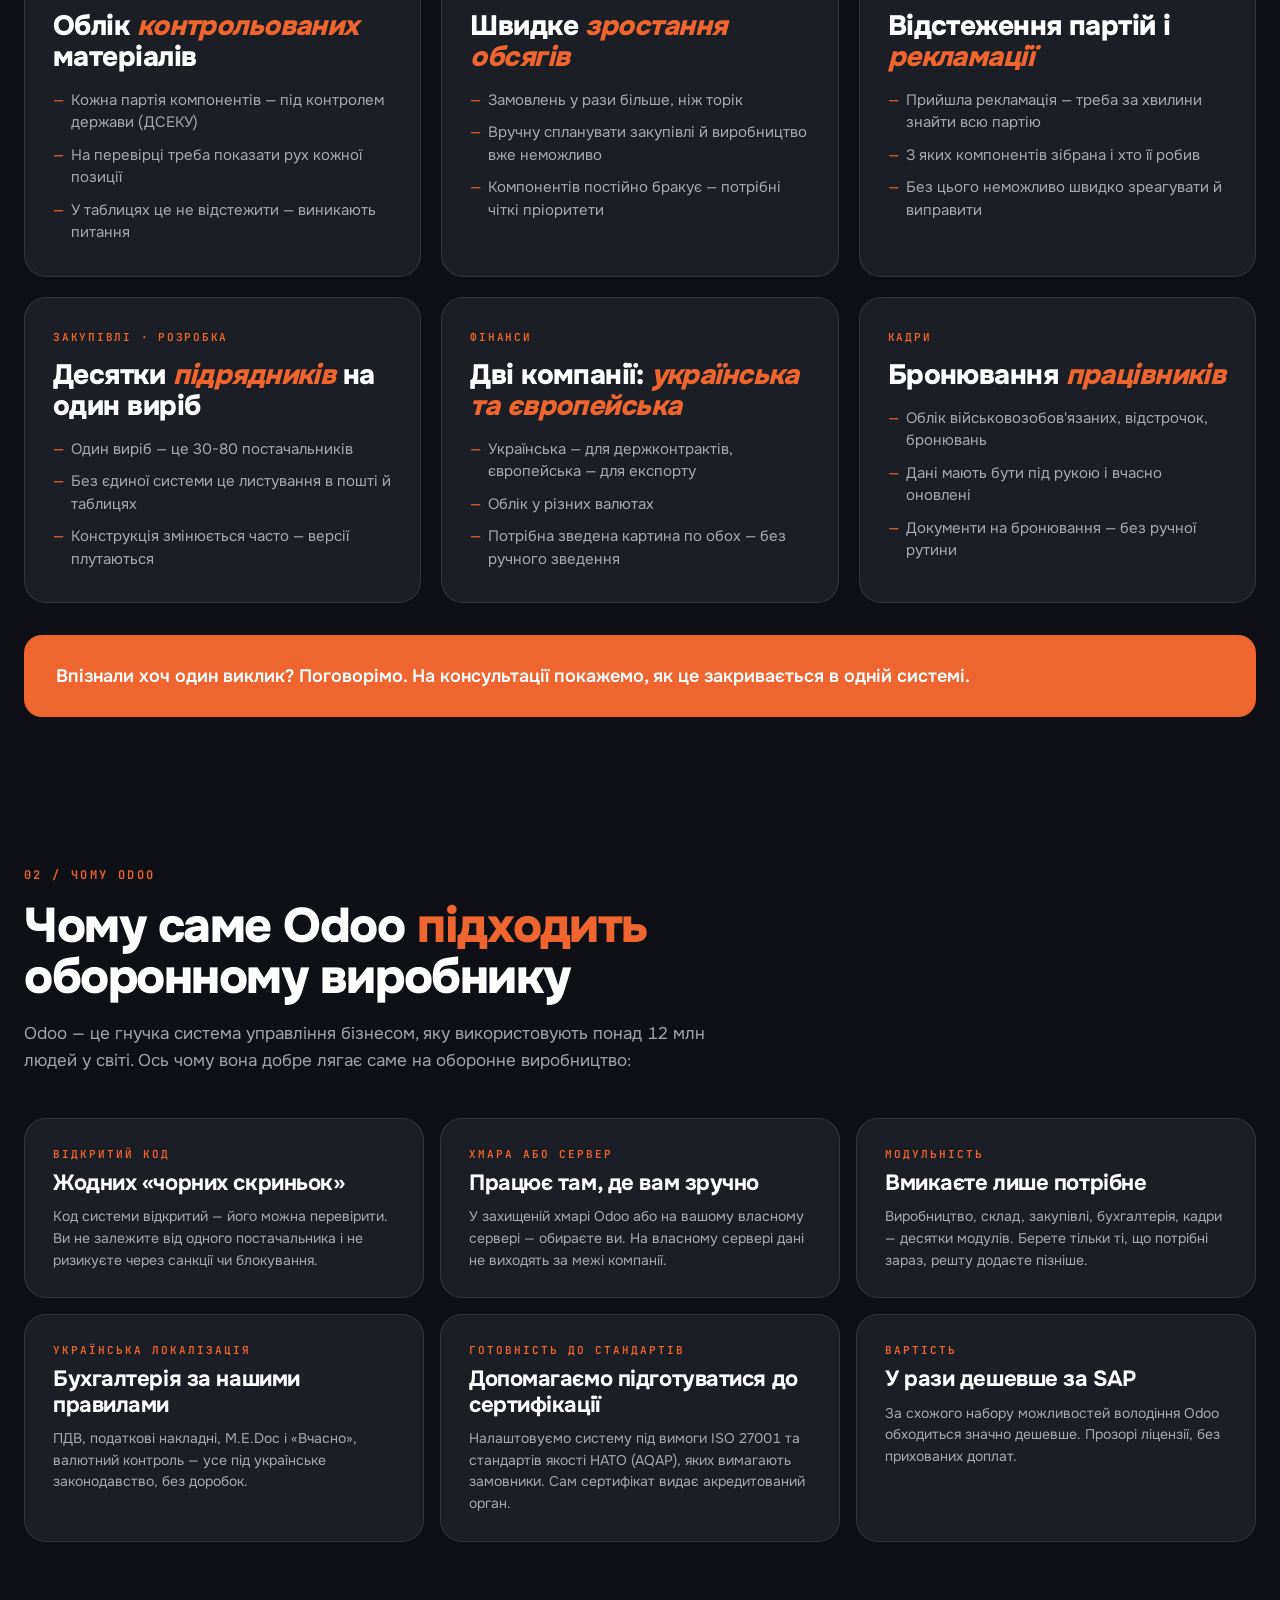
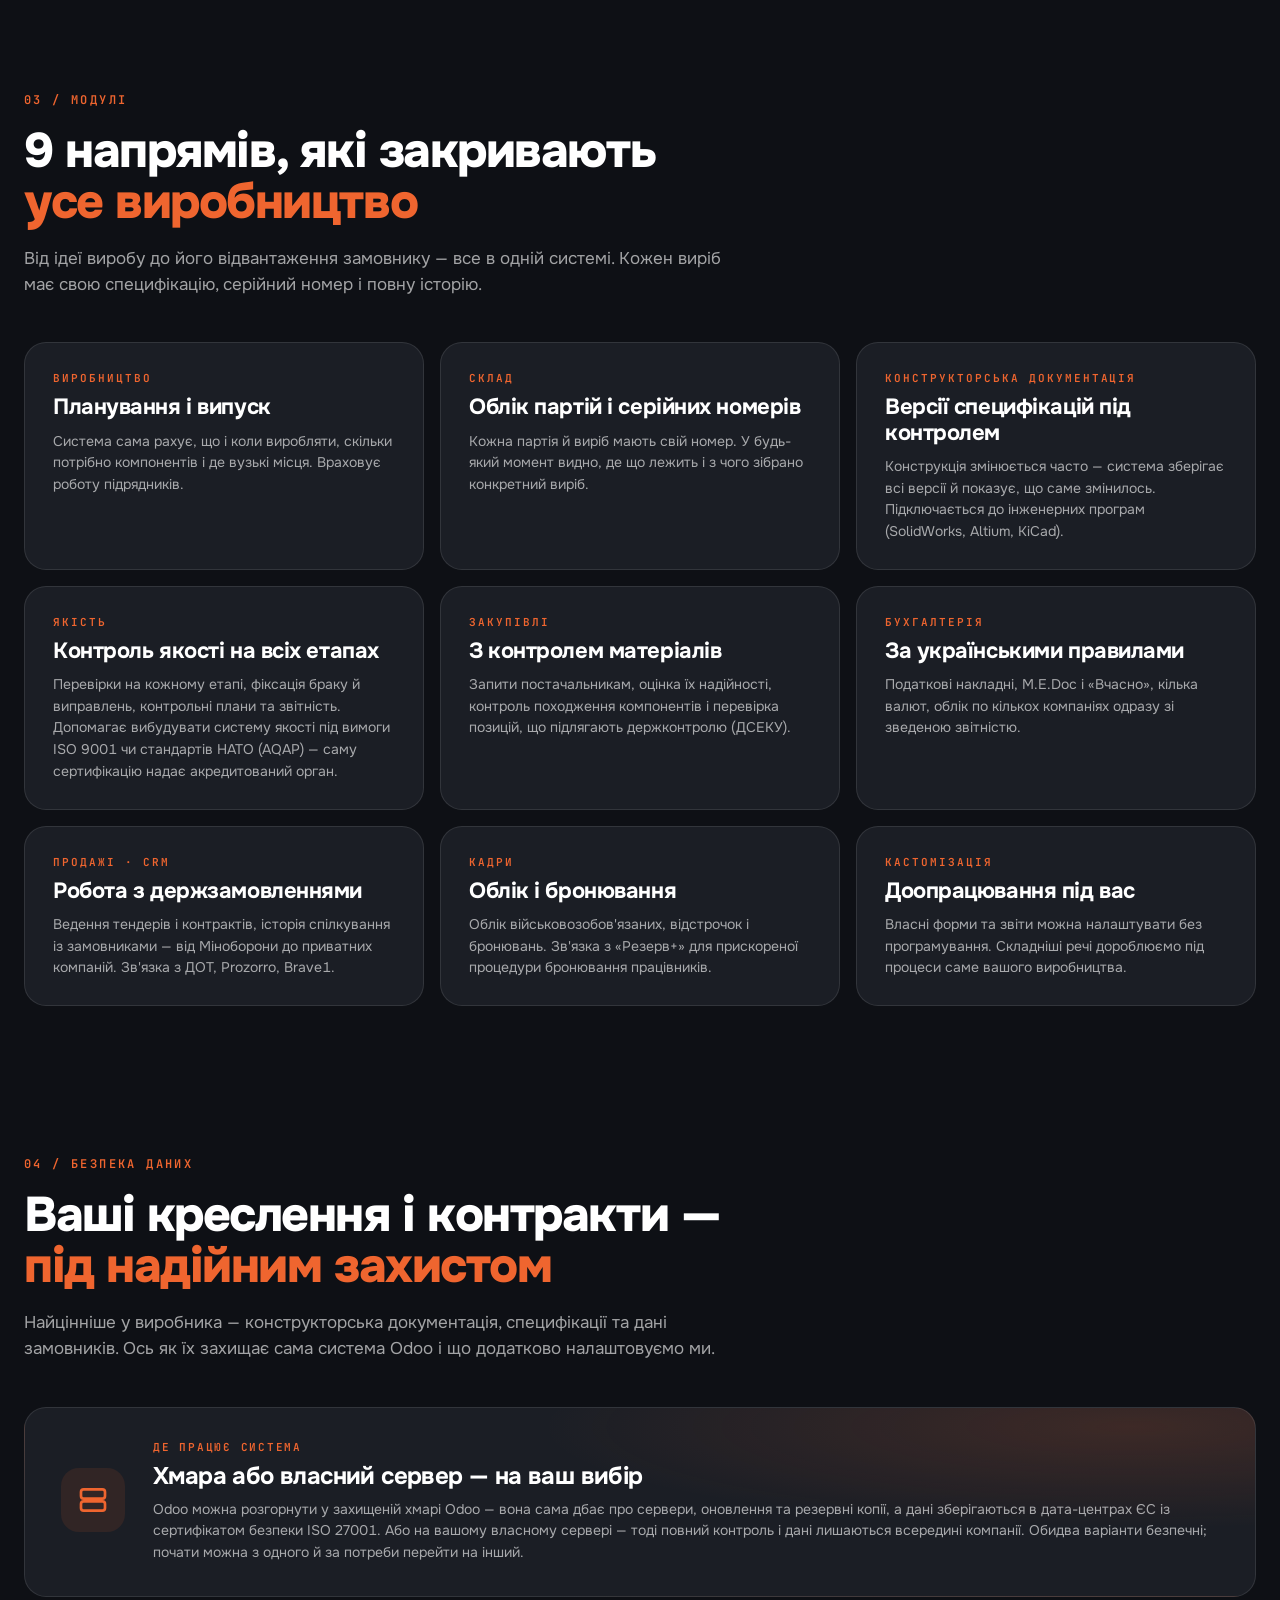
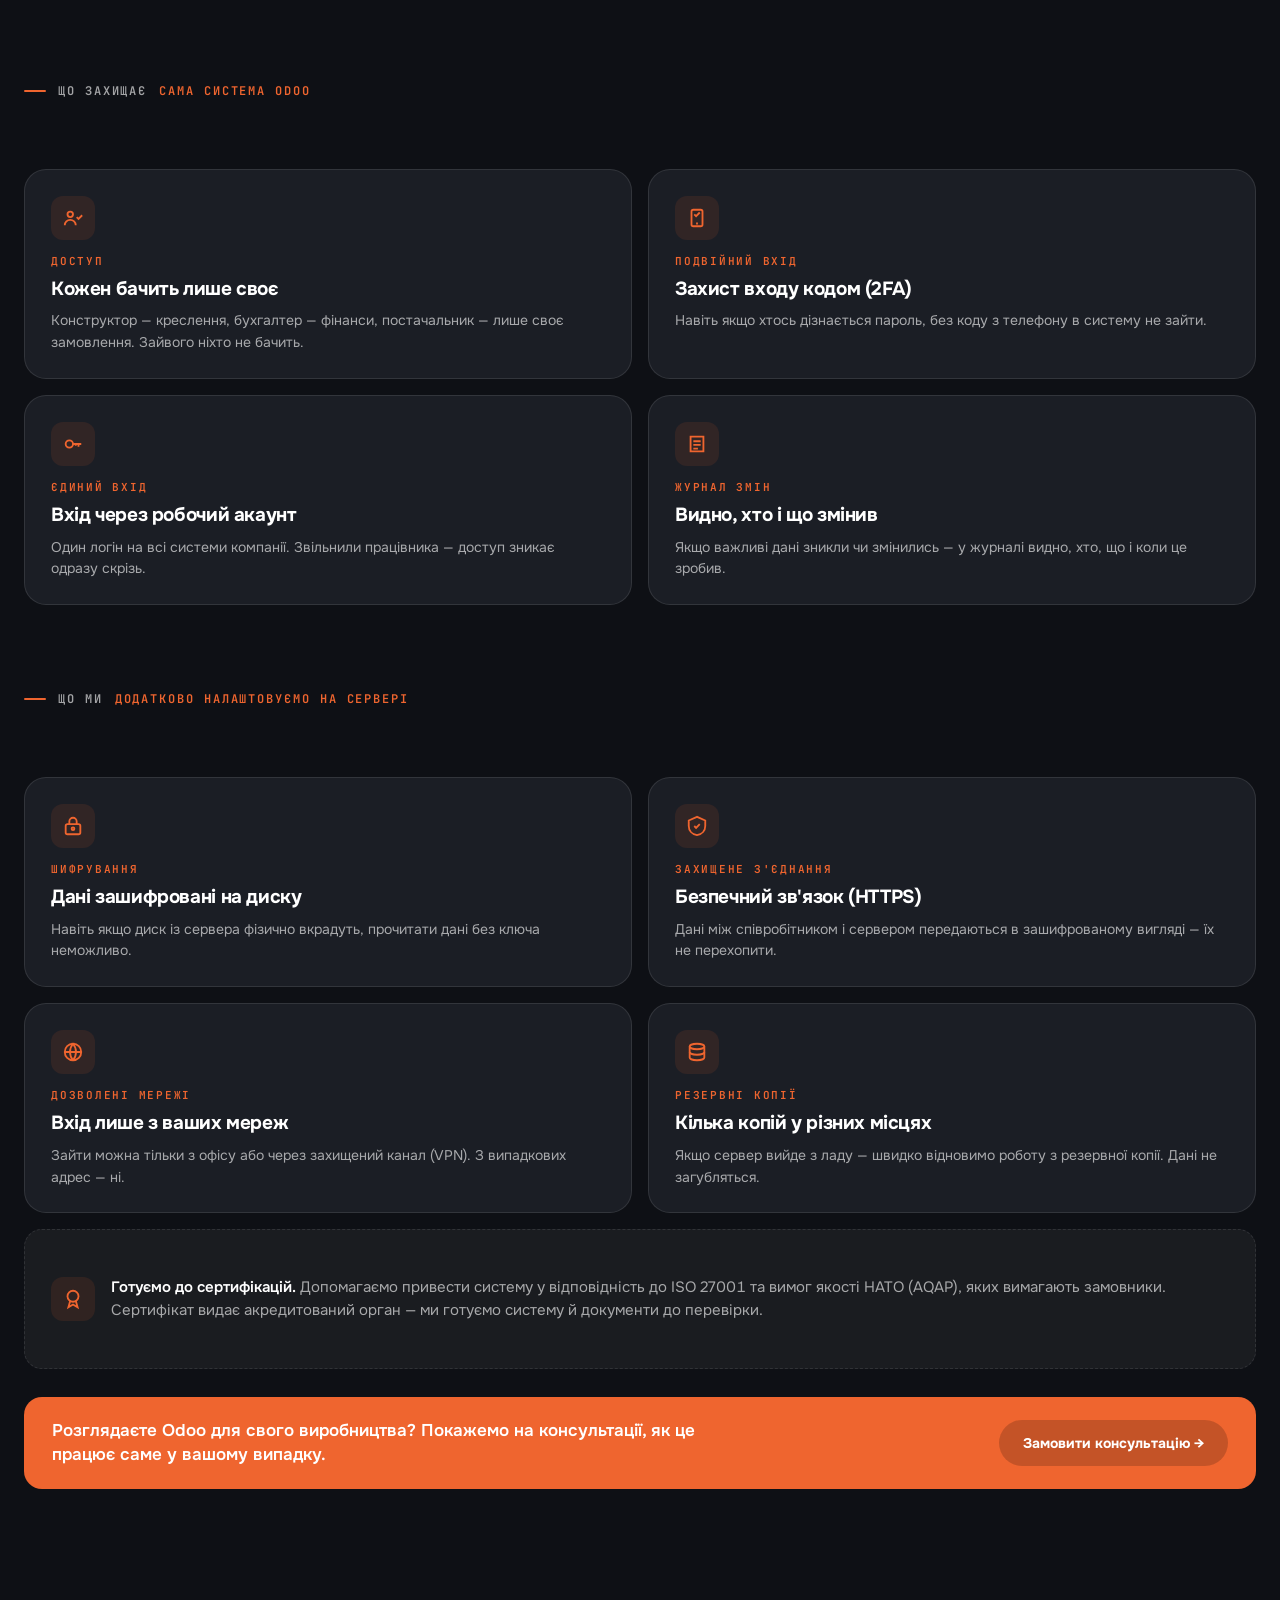
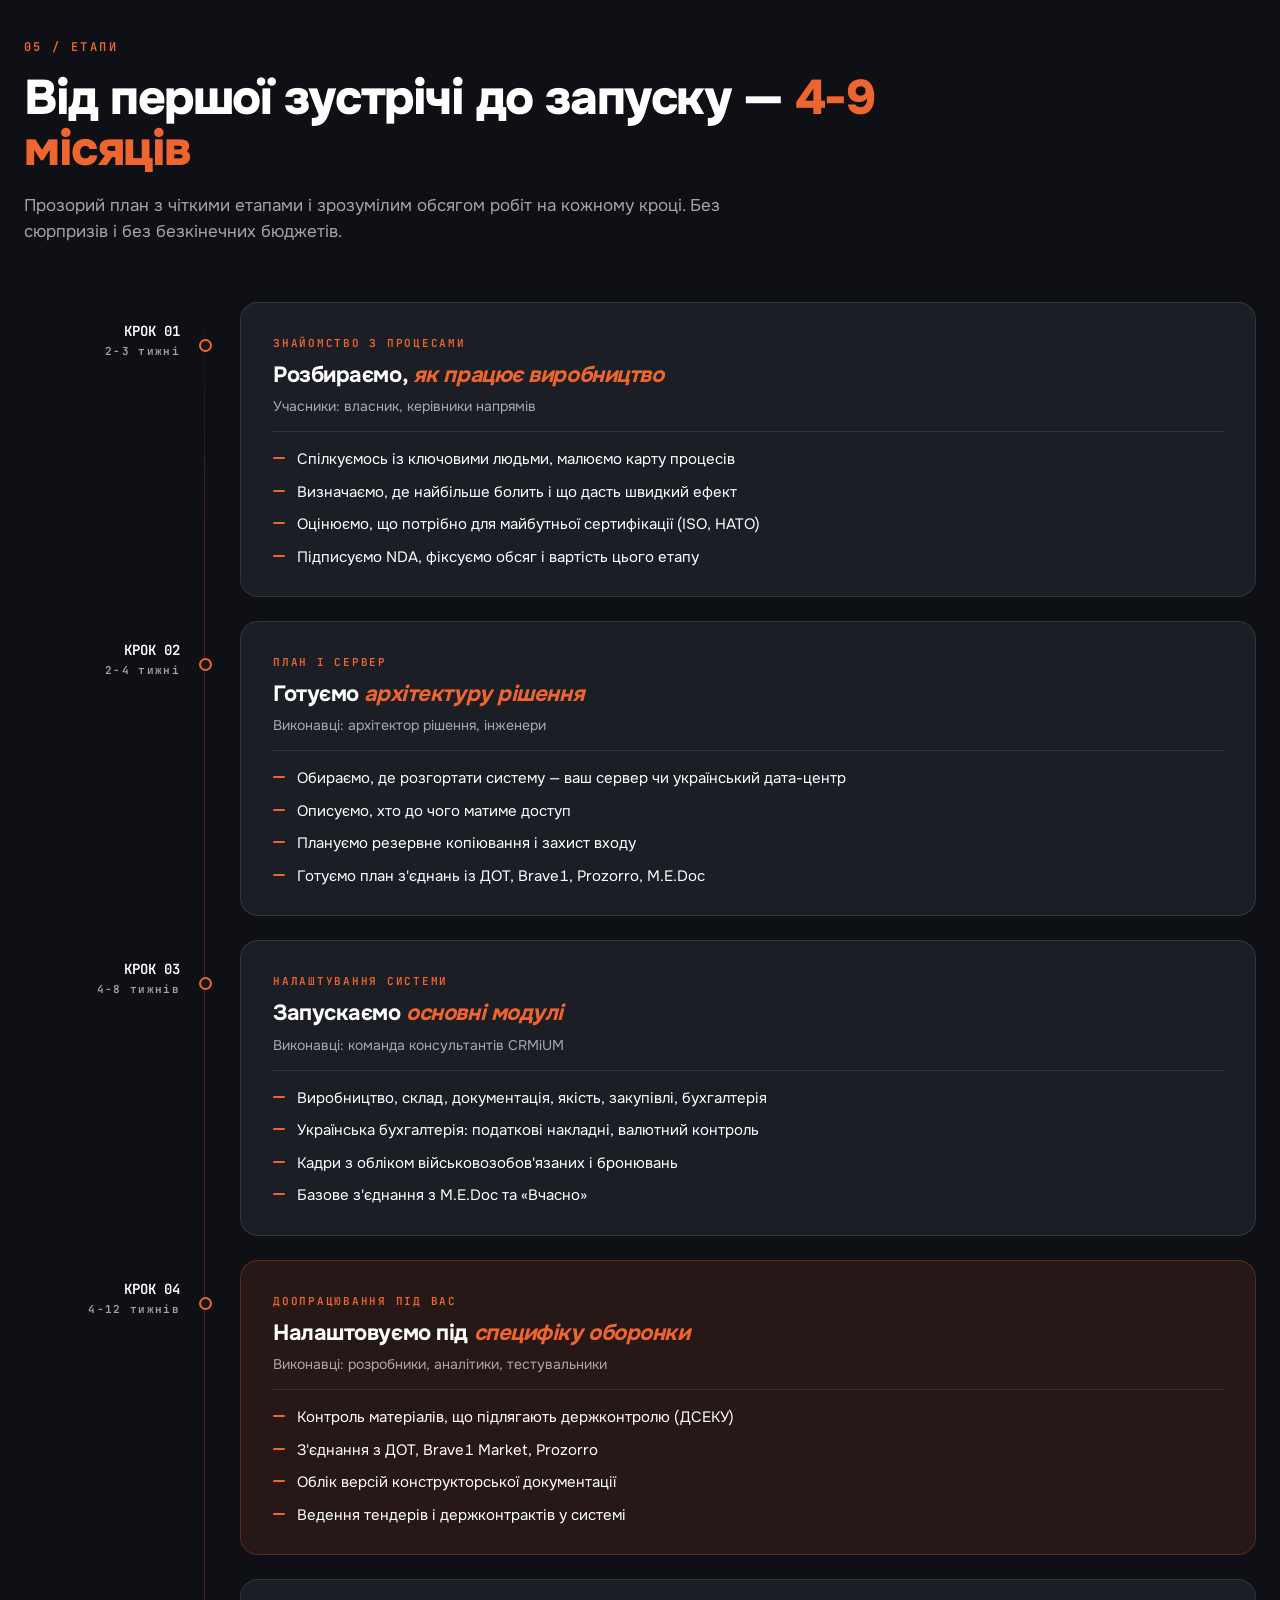
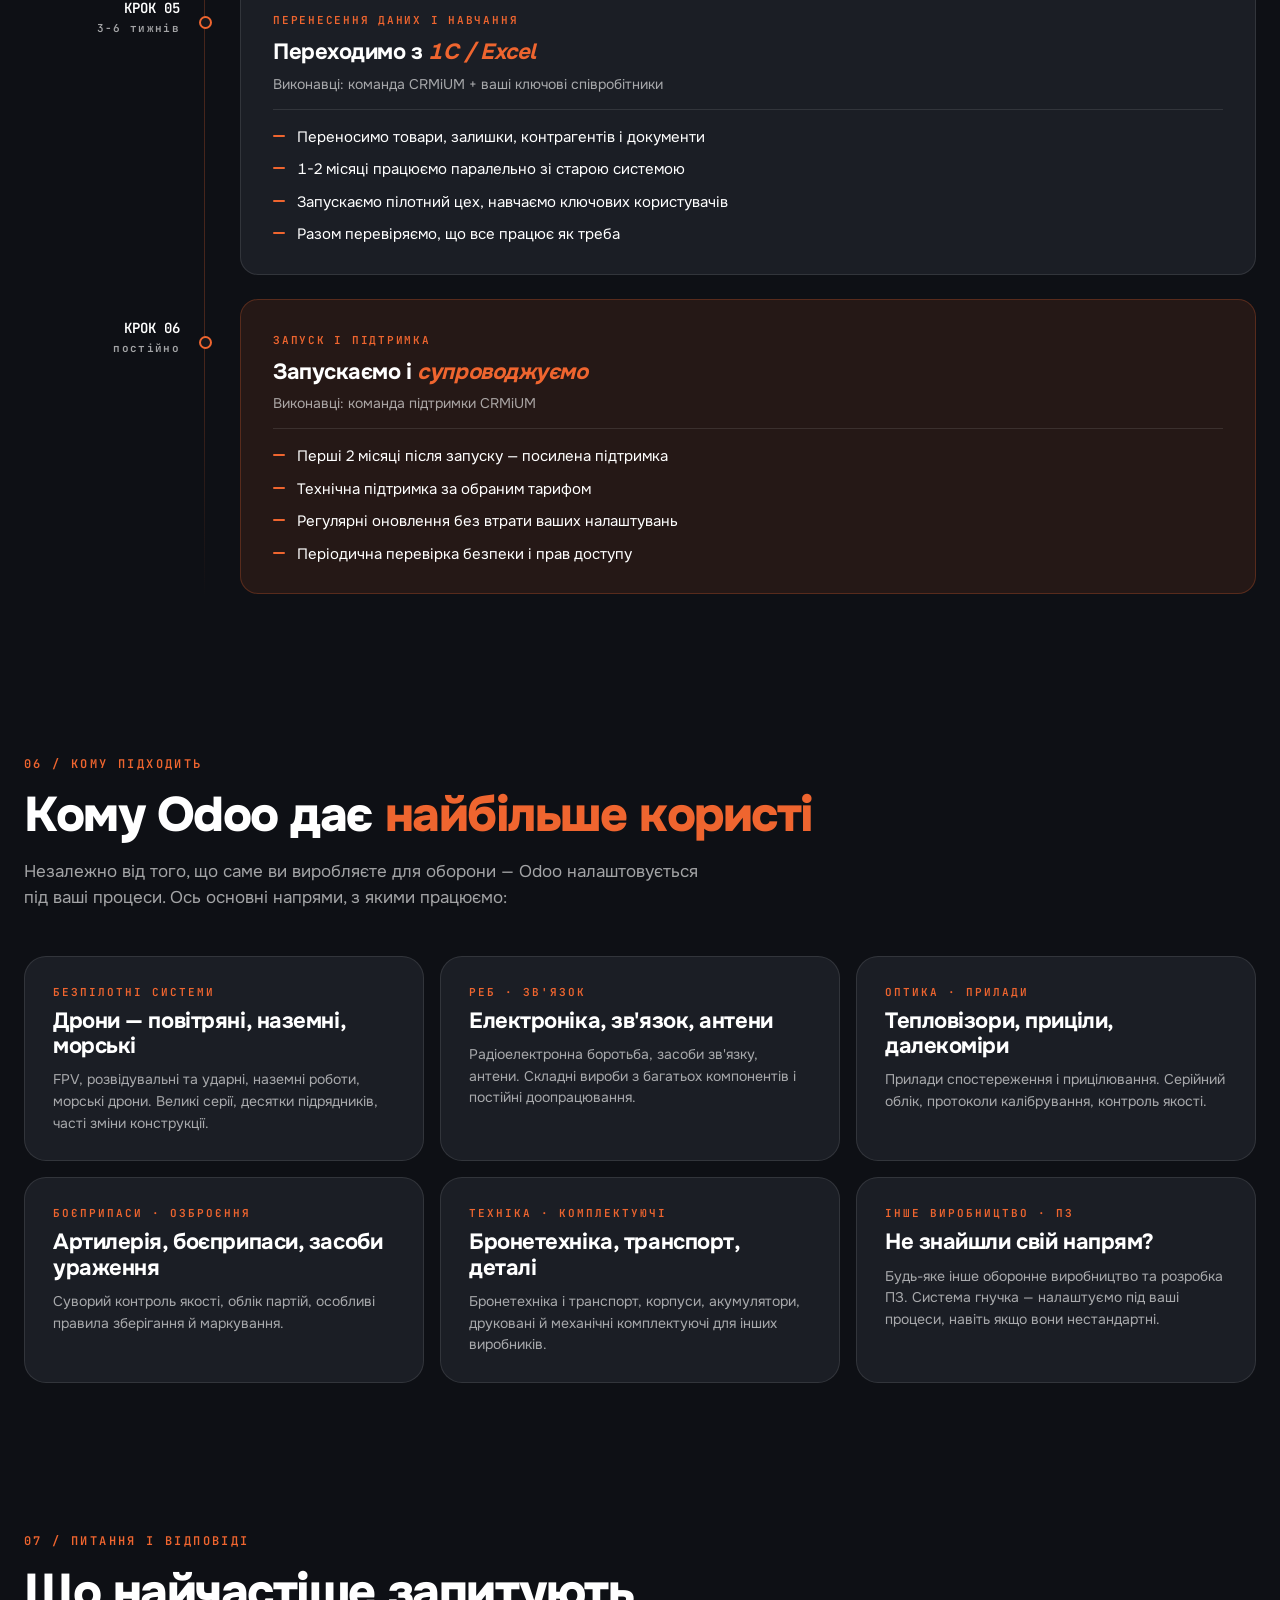
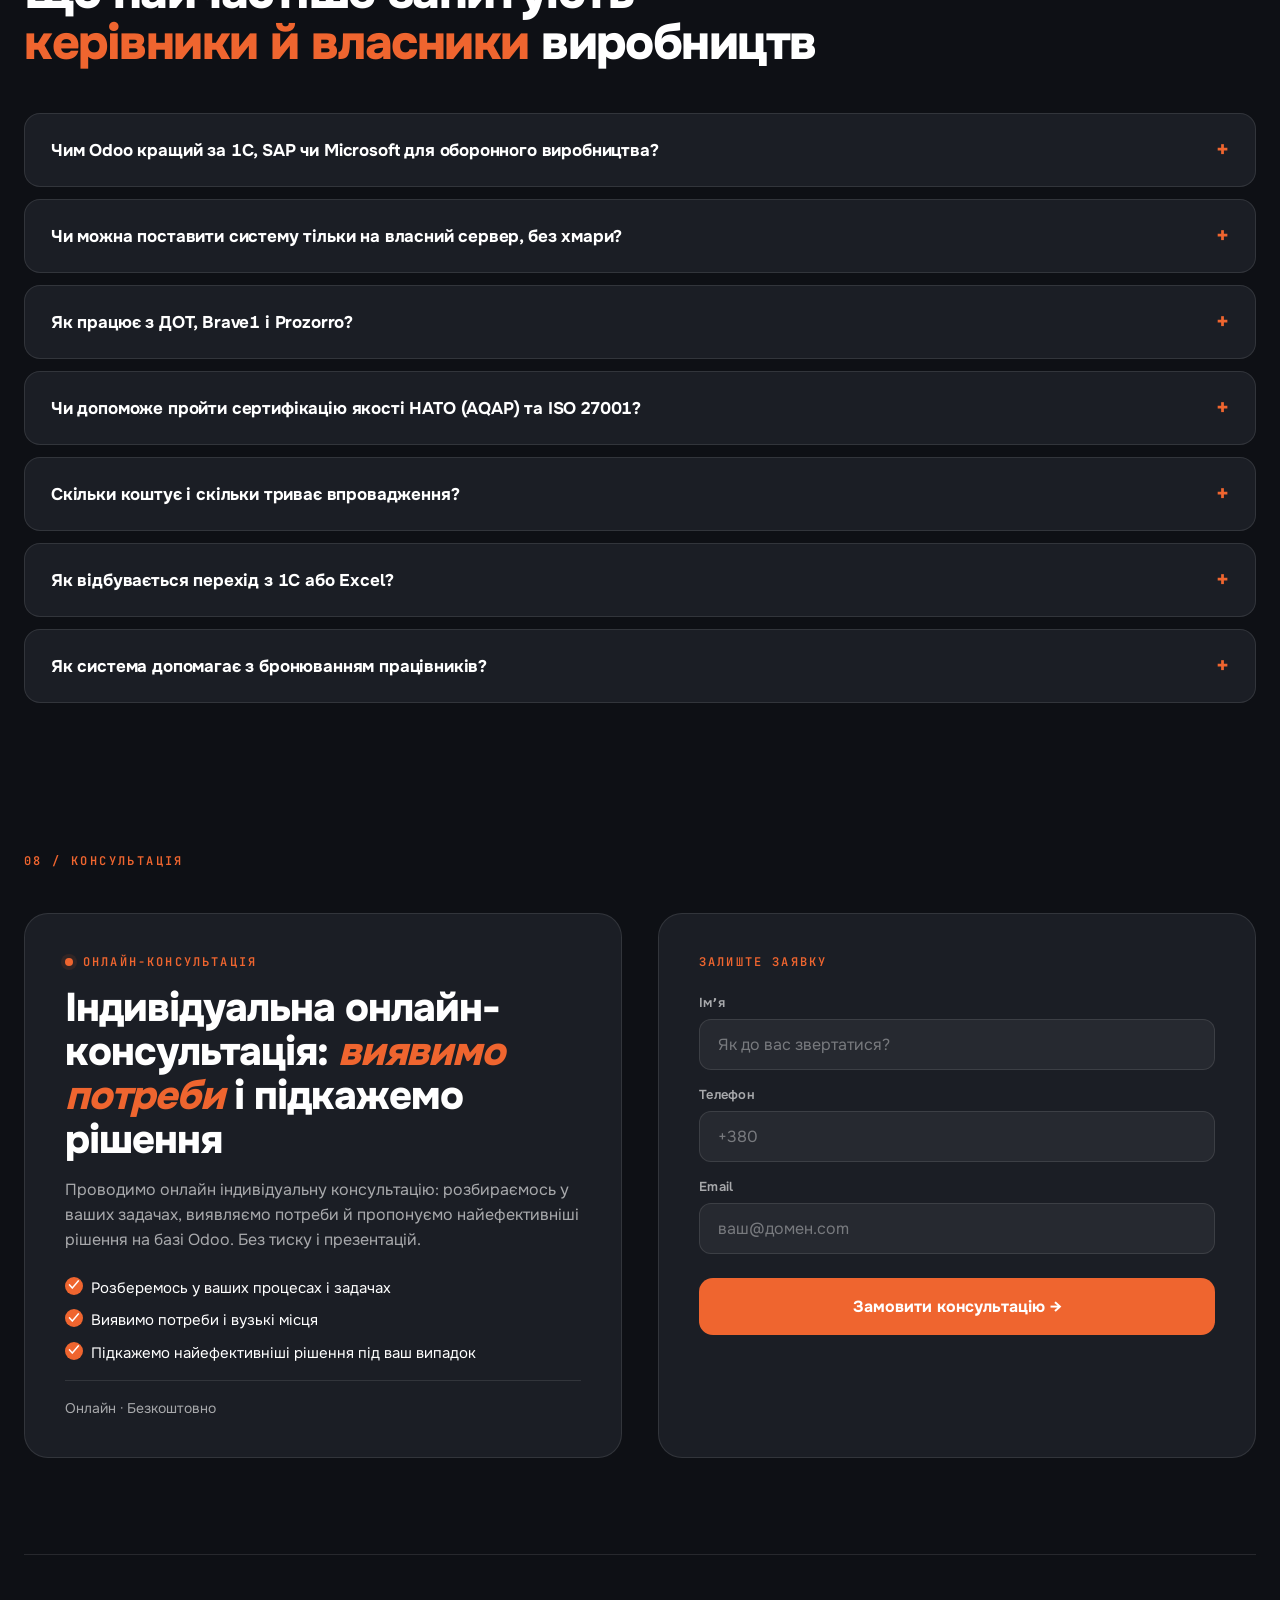
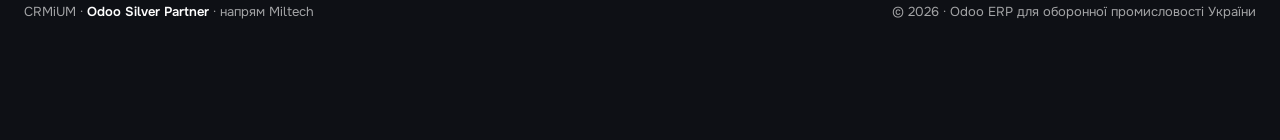
==== commit 1bdeb29d: "v3 working: increase section spacing more (120->150 desktop, 88->104 mobile)" ====
--- a/crmium-miltech-v3/index.html
+++ b/crmium-miltech-v3/index.html
@@ -723,9 +723,9 @@
 body[data-concept="brand"] .br-speaker { transform-style: flat; }
 
 /* Більші відступи між блоками (за фідбеком) */
-body[data-concept="brand"] .br-section { padding-top: 120px; }
+body[data-concept="brand"] .br-section { padding-top: 150px; }
 @media (max-width: 760px) {
-  body[data-concept="brand"] .br-section { padding-top: 88px; }
+  body[data-concept="brand"] .br-section { padding-top: 104px; }
 }
 </style>
 </head>
